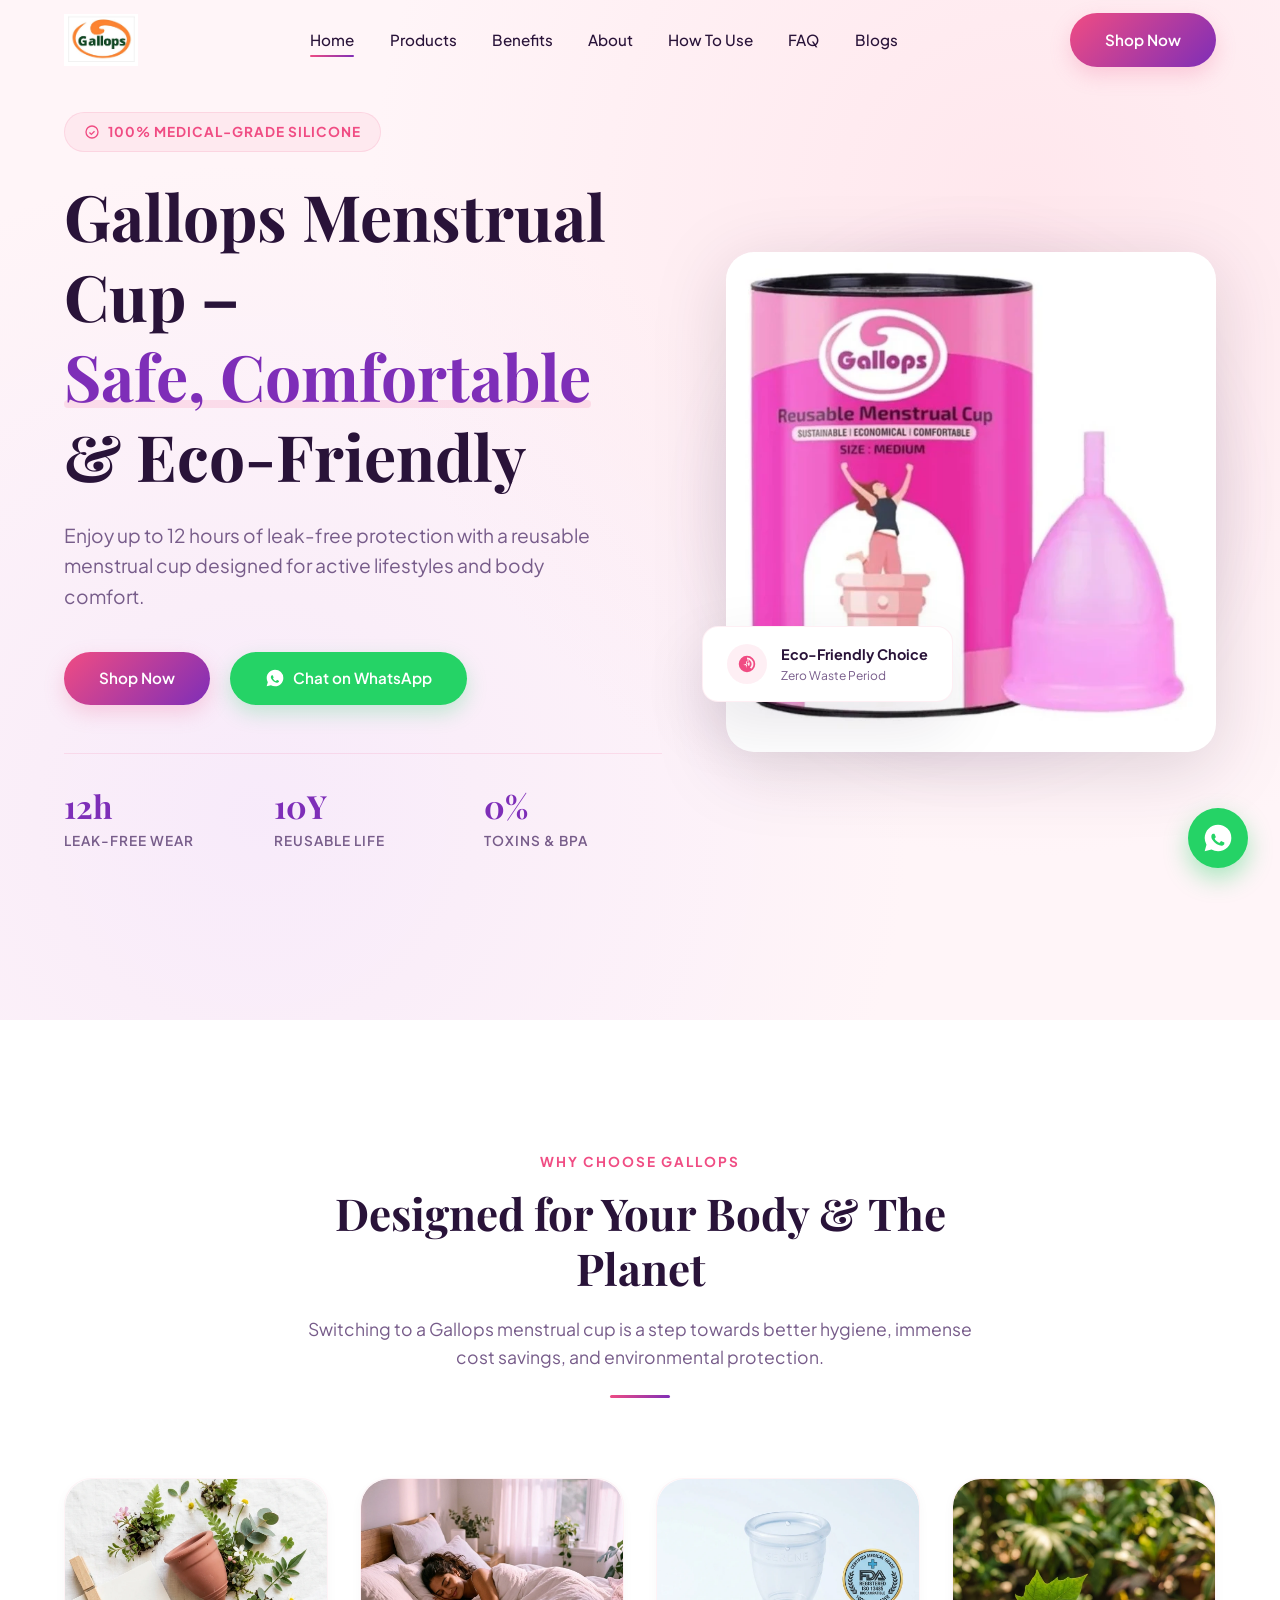
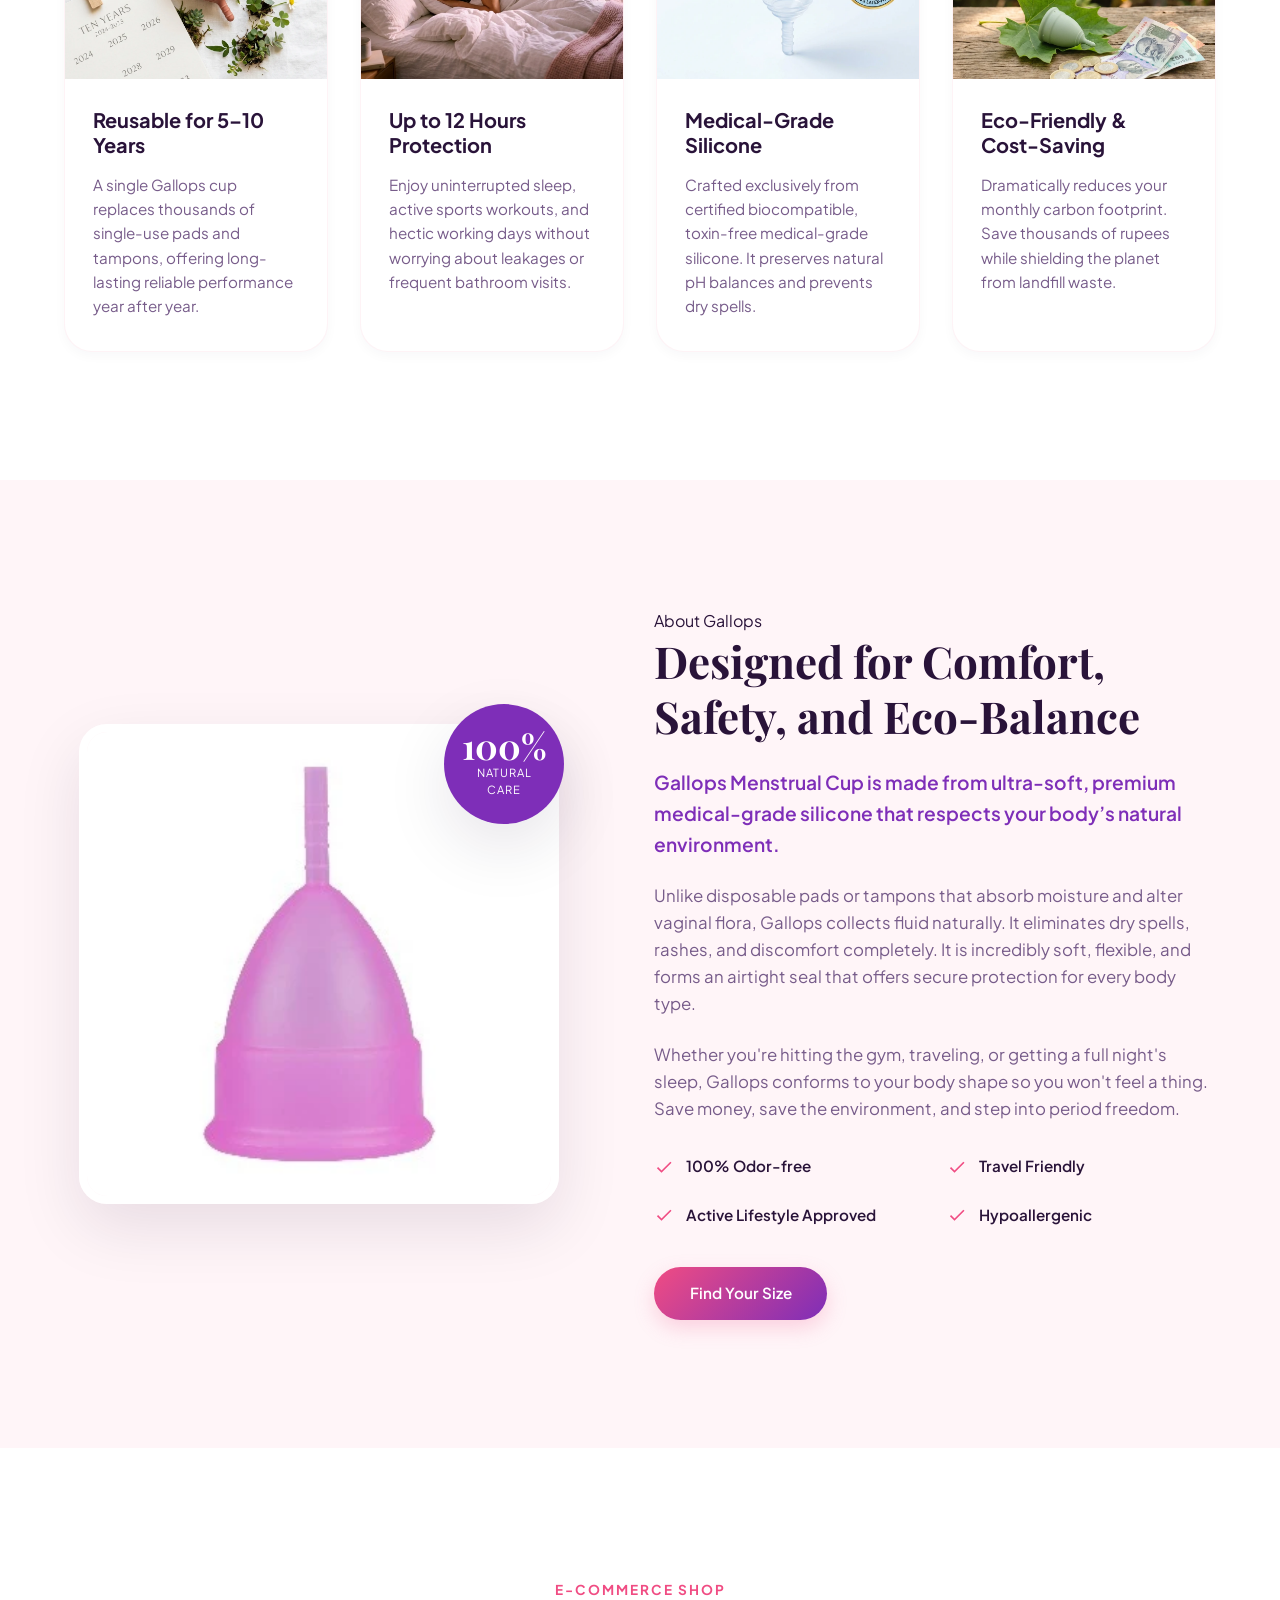
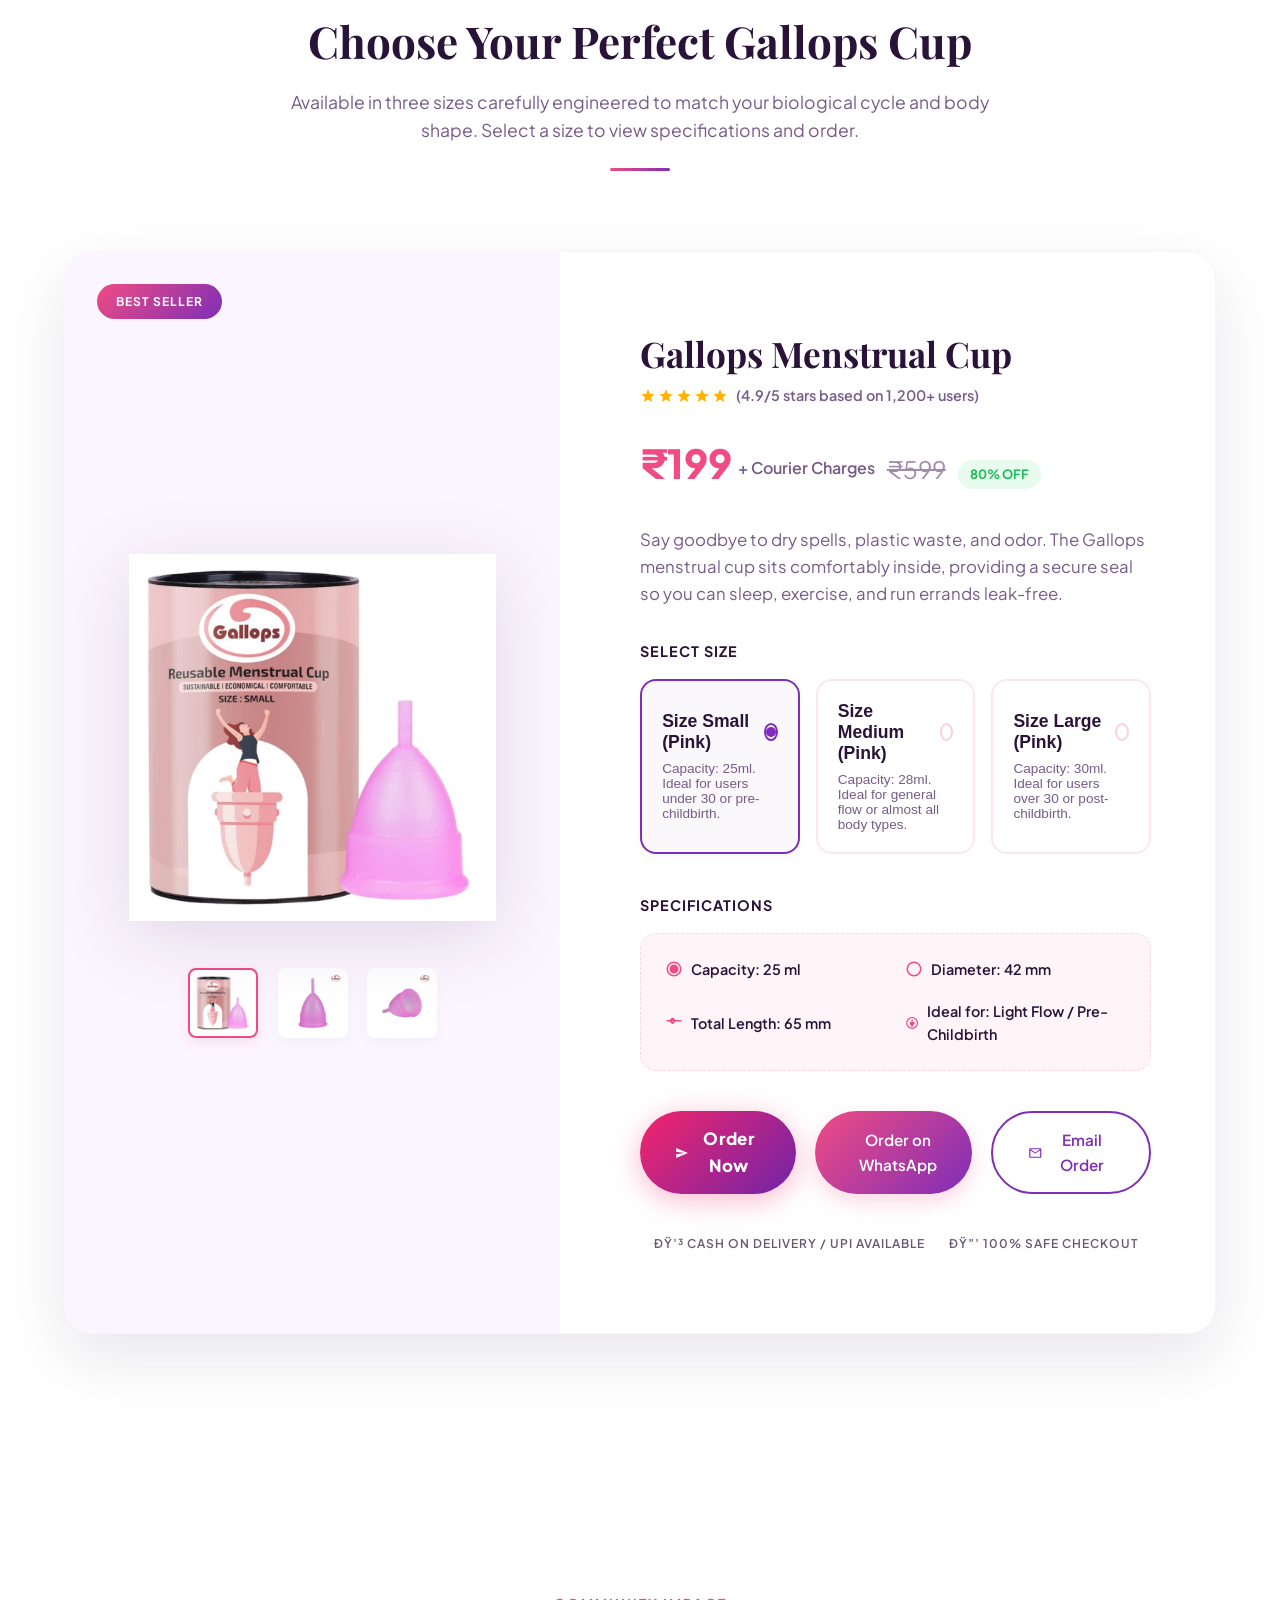
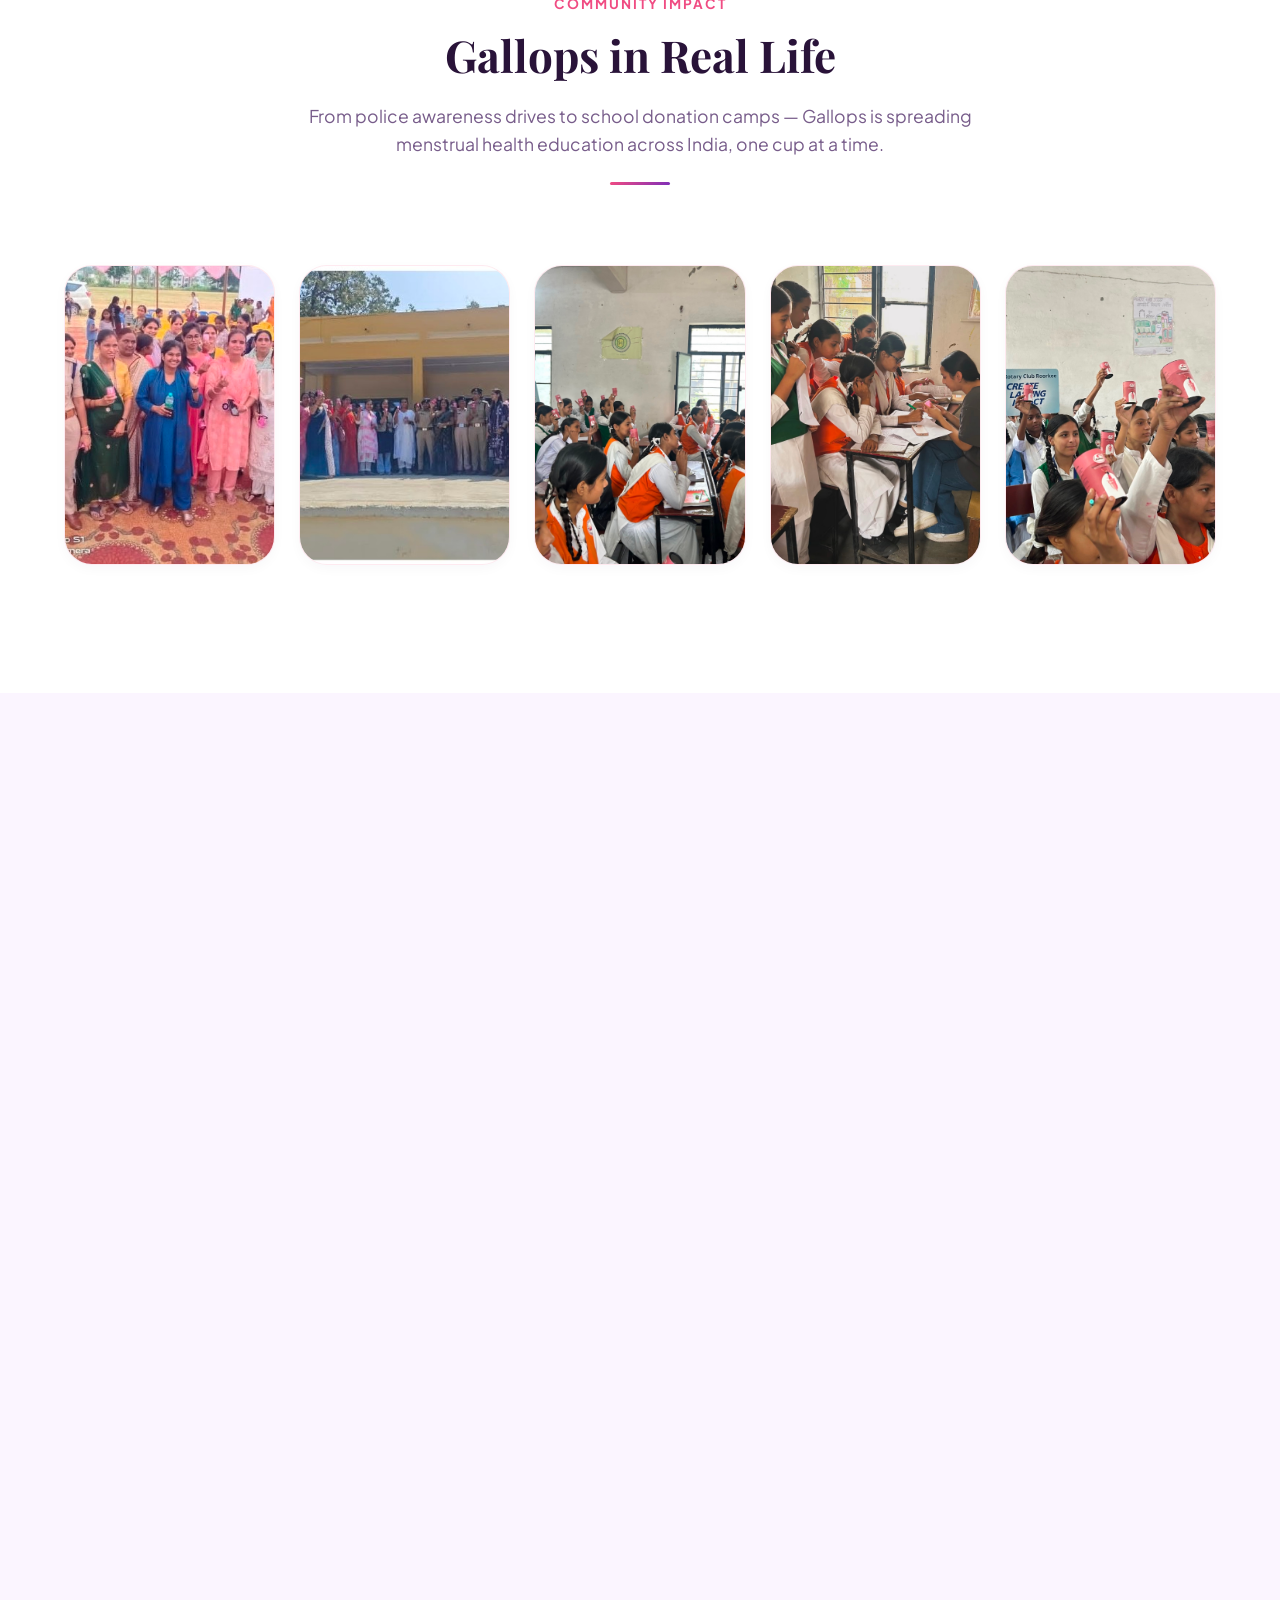
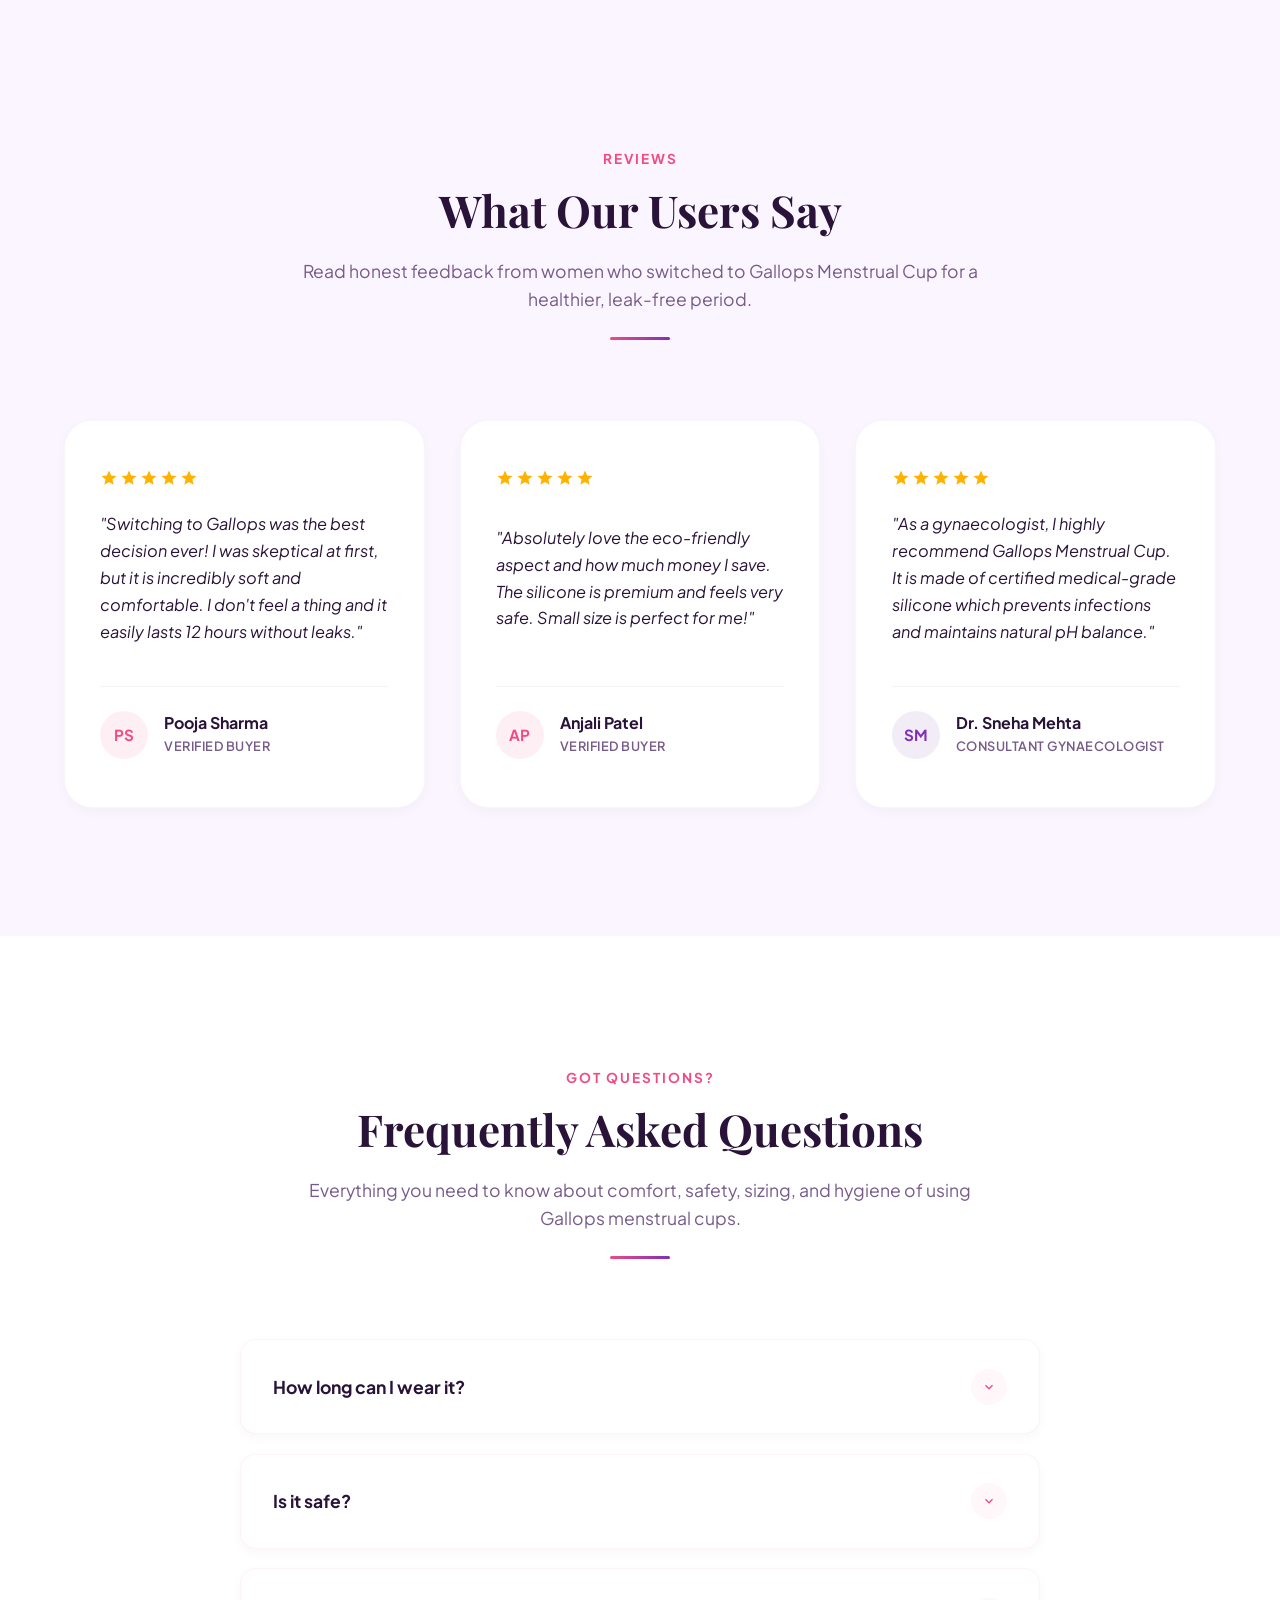
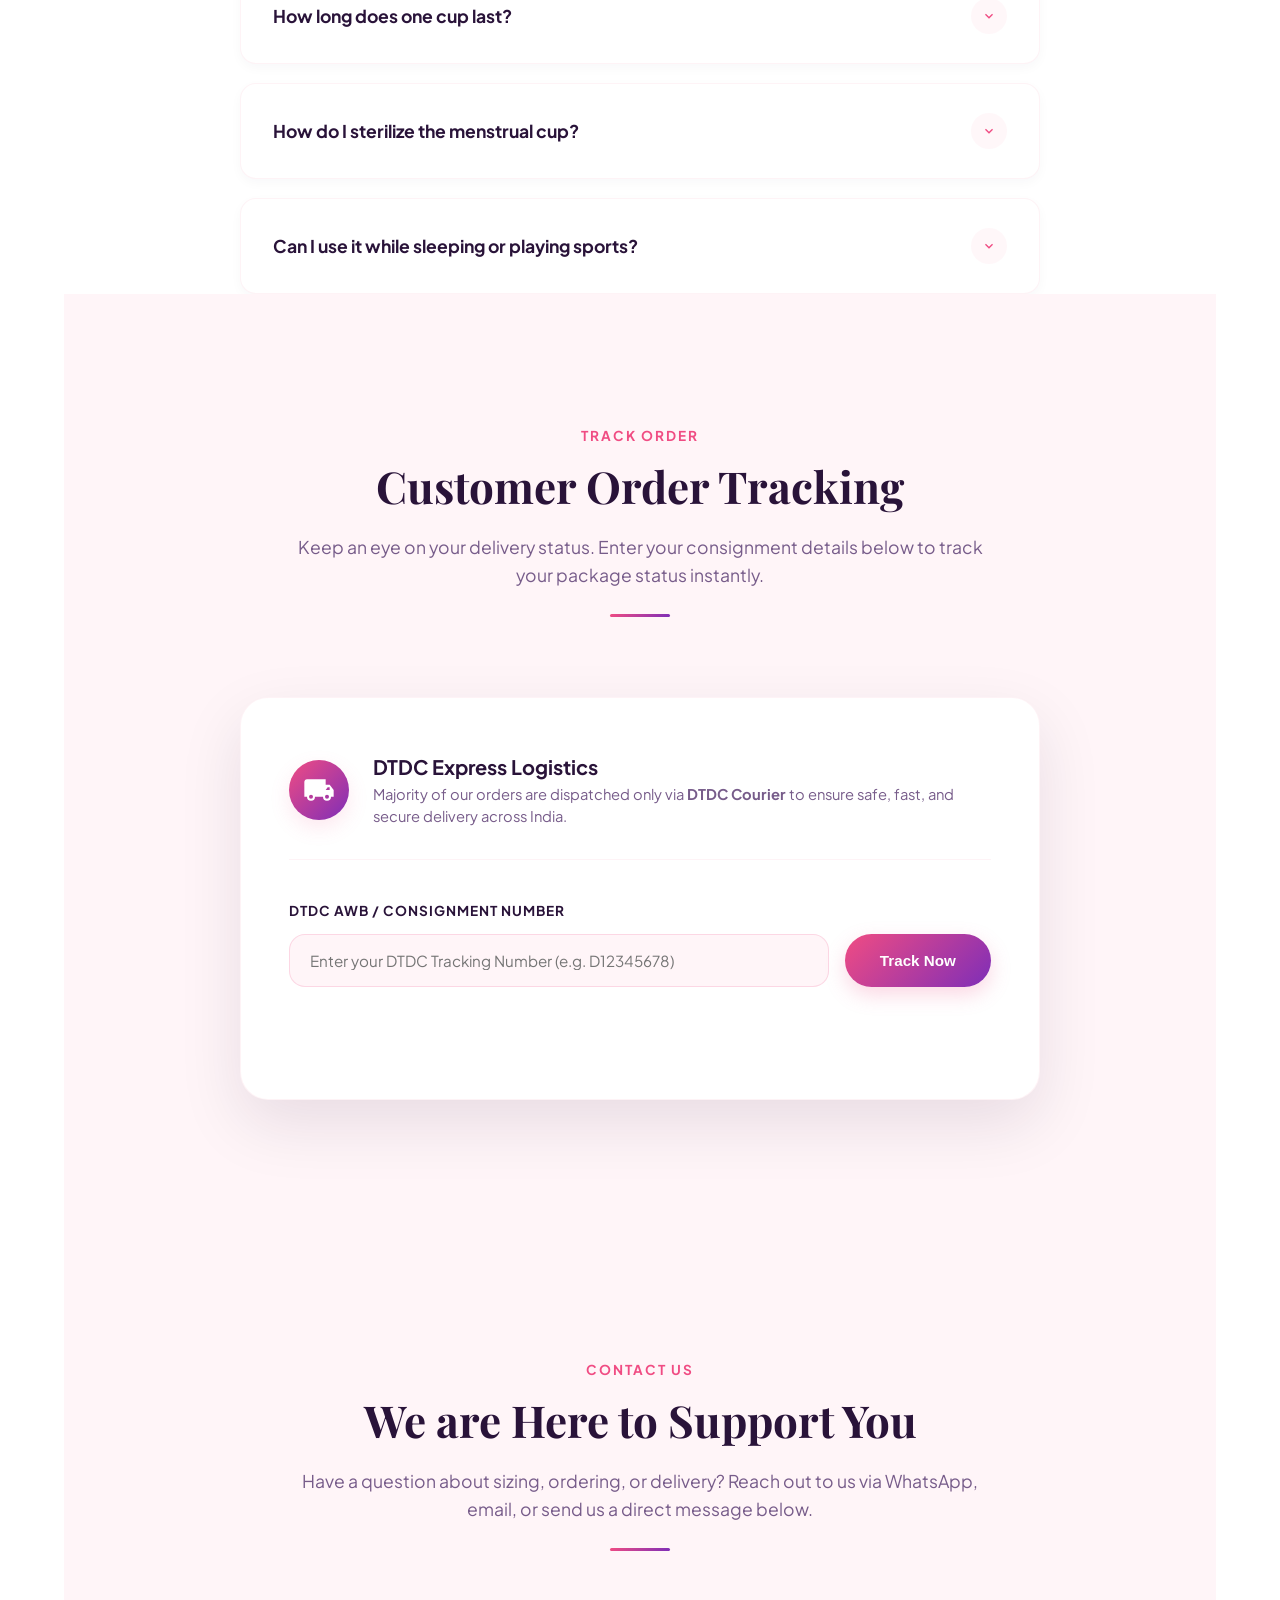
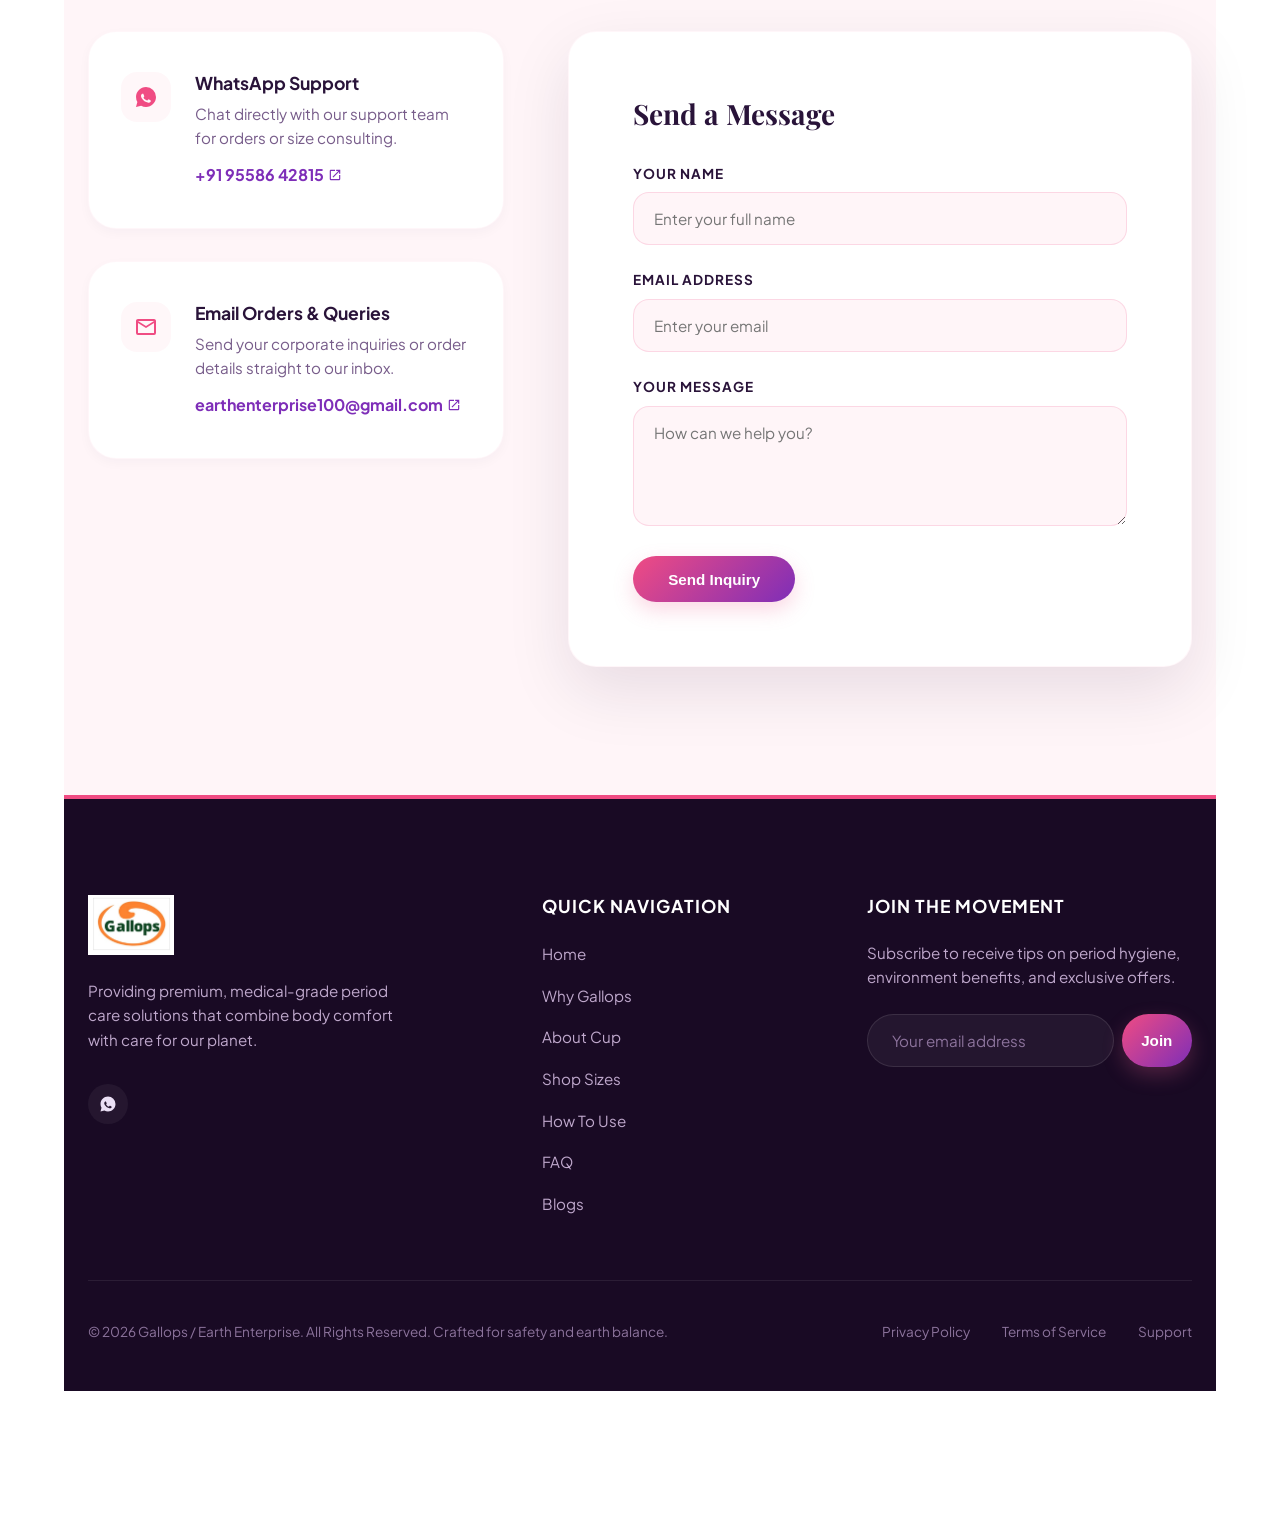
==== index.html @ 0486e7bd "Move Products tab right after Home in navigation" ====
<!DOCTYPE html>
<html lang="en">

<head>
  <meta charset="UTF-8">
  <meta name="viewport" content="width=device-width, initial-scale=1.0">
  <title>Gallops Menstrual Cup | Reusable Menstrual Cup in India</title>
  <meta name="description" content="Gallops Menstrual Cup is a reusable menstrual cup made for comfortable period care. Explore Gallops menstrual cups, sizes, benefits, how to use and order online in India.">
  <meta name="keywords" content="Gallops Menstrual Cup, Gallops menstrual cup, Gallops menstrual cups, menstrual cup India, reusable menstrual cup, period cup, menstrual cup online, eco friendly menstrual cup">
  <meta name="author" content="Earth Enterprise">
  <meta name="robots" content="index, follow, max-image-preview:large, max-snippet:-1, max-video-preview:-1">
  <link rel="canonical" href="https://gallopsmenstrualcup.com/">
  <!-- Favicon / Logo for browser tab & Google Search -->
  <link rel="icon" type="image/png" sizes="32x32" href="assets/favicon-32x32.png">
  <link rel="icon" type="image/png" sizes="192x192" href="assets/favicon-192x192.png">
  <link rel="apple-touch-icon" href="assets/favicon-192x192.png">
  <meta name="theme-color" content="#f06292">
  <meta property="og:type" content="website">
  <meta property="og:title" content="Gallops Menstrual Cup | Reusable Menstrual Cup in India">
  <meta property="og:description" content="Gallops Menstrual Cup is made from ultra-soft, premium medical-grade silicone that respects your body's natural environment. Unlike disposable pads or tampons, Gallops collects fluid naturally. Order online in India.">
  <meta property="og:url" content="https://gallopsmenstrualcup.com/">
  <meta property="og:site_name" content="Gallops Menstrual Cup">
  <meta property="og:locale" content="en_IN">
  <meta property="og:image" content="https://gallopsmenstrualcup.com/assets/LOGO.webp">
  <meta property="og:image:secure_url" content="https://gallopsmenstrualcup.com/assets/LOGO.webp">
  <meta property="og:image:type" content="image/webp">
  <meta property="og:image:width" content="1200">
  <meta property="og:image:height" content="630">
  <meta property="og:image:alt" content="Gallops Menstrual Cup Logo">
  <meta name="twitter:card" content="summary_large_image">
  <meta name="twitter:title" content="Gallops Menstrual Cup | Reusable Menstrual Cup in India">
  <meta name="twitter:description" content="Gallops Menstrual Cup is made from ultra-soft, premium medical-grade silicone that respects your body's natural environment. Order online in India.">
  <meta name="twitter:image" content="https://gallopsmenstrualcup.com/assets/LOGO.webp">
  <meta name="twitter:image:alt" content="Gallops Menstrual Cup Logo">
  <link rel="sitemap" type="application/xml" href="https://gallopsmenstrualcup.com/sitemap.xml">
  <link rel="stylesheet" href="styles.css">
  <script type="application/ld+json">
  {
    "@context": "https://schema.org",
    "@graph": [
      {
        "@type": "WebSite",
        "name": "Gallops Menstrual Cup",
        "url": "https://gallopsmenstrualcup.com/",
        "description": "Gallops Menstrual Cup – reusable menstrual cup and period care products in India."
      },
      {
        "@type": "Organization",
        "name": "Gallops Menstrual Cup",
        "url": "https://gallopsmenstrualcup.com/",
        "logo": {
          "@type": "ImageObject",
          "url": "https://gallopsmenstrualcup.com/assets/LOGO.webp",
          "width": 512,
          "height": 512
        },
        "image": "https://gallopsmenstrualcup.com/assets/LOGO.webp",
        "description": "Gallops Menstrual Cup – reusable, medical-grade silicone menstrual cup for comfortable period care in India.",
        "contactPoint": {
          "@type": "ContactPoint",
          "telephone": "+91-9558642815",
          "contactType": "Customer Support"
        }
      }
    ]
  }
  </script>
</head>

<body>

  <!-- Header & Navigation -->
  <header>
    <div class="container">
      <a href="#home" class="logo" id="logo-link">
        <img src="assets/LOGO.webp" alt="Gallops Logo">
      </a>

      <nav>
        <ul class="nav-links">
          <li><a href="#home" class="active">Home</a></li>
          <li><a href="#products">Products</a></li>
          <li><a href="#benefits">Benefits</a></li>
          <li><a href="#about">About</a></li>
          <li><a href="#how-to-use">How To Use</a></li>
          <li><a href="#faq">FAQ</a></li>
          <li><a href="blogs.html">Blogs</a></li>
        </ul>
      </nav>

      <div class="nav-actions">
        <a href="#products" class="btn btn-primary btn-sm">Shop Now</a>
        <button class="burger" aria-label="Toggle Navigation">
          <span class="line1"></span>
          <span class="line2"></span>
          <span class="line3"></span>
        </button>
      </div>
    </div>
  </header>

  <!-- Hero Section -->
  <section id="home" class="hero">
    <div class="container">
      <div class="hero-content reveal">
        <div class="hero-badge">
          <svg xmlns="http://www.w3.org/2000/svg" viewBox="0 0 24 24">
            <path
              d="M12,2A10,10 0 0,1 22,12A10,10 0 0,1 12,22A10,10 0 0,1 2,12A10,10 0 0,1 12,2M12,4A8,8 0 0,0 4,12A8,8 0 0,0 12,20A8,8 0 0,0 20,12A8,8 0 0,0 12,4M11,17L7.5,13.5L8.91,12.09L11,14.17L15.09,10.08L16.5,11.5L11,17Z" />
          </svg>
          100% Medical-Grade Silicone
        </div>
        <h1>Gallops Menstrual Cup – <span>Safe, Comfortable</span> & Eco-Friendly</h1>
        <p>Enjoy up to 12 hours of leak-free protection with a reusable menstrual cup designed for active lifestyles and
          body comfort.</p>

        <div class="hero-ctas">
          <a href="#products" class="btn btn-primary">Shop Now</a>
          <a href="https://wa.me/919558642815" target="_blank" rel="noopener noreferrer" class="btn btn-whatsapp">
            <svg xmlns="http://www.w3.org/2000/svg" width="20" height="20" viewBox="0 0 24 24" fill="currentColor">
              <path
                d="M12.012 2c-5.506 0-9.989 4.478-9.99 9.984a9.96 9.96 0 0 0 1.335 4.993L2 22l5.13-1.347a9.96 9.96 0 0 0 4.88 1.277h.005c5.505 0 9.988-4.478 9.99-9.985A9.97 9.97 0 0 0 12.012 2zm4.957 14.22c-.274.774-1.397 1.428-1.923 1.517-.457.078-.992.117-2.907-.639-2.45-.967-4.009-3.414-4.132-3.574-.12-.16-.991-1.294-.991-2.468 0-1.175.617-1.75.836-1.99.223-.242.484-.301.644-.301.163 0 .323.001.464.007.149.006.347-.057.542.404.201.477.689 1.652.75 1.773.06.12.101.26.021.42-.081.162-.121.26-.242.399-.12.141-.253.315-.361.424-.12.12-.246.252-.106.49.141.242.626 1.017 1.341 1.646.923.811 1.699 1.062 1.94 1.183.241.12.383.101.523-.061.141-.162.604-.69.765-.927.162-.239.323-.201.543-.12.22.081 1.402.652 1.643.771.241.12.402.181.463.283.06.1.06.58-.214 1.354z" />
            </svg>
            Chat on WhatsApp
          </a>
        </div>

        <div class="hero-stats">
          <div class="stat-item">
            <h4>12h</h4>
            <p>Leak-Free Wear</p>
          </div>
          <div class="stat-item">
            <h4>10Y</h4>
            <p>Reusable Life</p>
          </div>
          <div class="stat-item">
            <h4>0%</h4>
            <p>Toxins & BPA</p>
          </div>
        </div>
      </div>

      <div class="hero-image-wrapper reveal reveal-delay-2">
        <div class="hero-image-bg"></div>
        <img src="assets/lifestyle.webp" alt="Gallops Menstrual Cup Lifestyle Presentation">
        <div class="floating-badge">
          <div class="floating-badge-icon">
            <svg xmlns="http://www.w3.org/2000/svg" viewBox="0 0 24 24">
              <path
                d="M12,3A9,9 0 0,0 3,12A9,9 0 0,0 12,21A9,9 0 0,0 21,12A9,9 0 0,0 12,3M12,5A7,7 0 0,1 19,12C19,14.07 18.1,15.93 16.66,17.21L15.25,15.8C16.34,14.85 17,13.5 17,12A5,5 0 0,0 12,7V5M12,9A3,3 0 0,1 15,12C15,12.9 14.6,13.72 13.97,14.28L12.56,12.87C12.84,12.67 13,12.35 13,12A1,1 0 0,0 12,11V9M12,13A1,1 0 0,0 11,12V11A3,3 0 0,1 14,8V9C14,10.65 12.65,12 11,12H12V13M12,15A3,3 0 0,1 9,12H11A1,1 0 0,0 12,13V15M12,17A5,5 0 0,0 7,12H9C9,13.65 10.35,15 12,15V17Z" />
            </svg>
          </div>
          <div class="floating-badge-text">
            <h5>Eco-Friendly Choice</h5>
            <p>Zero Waste Period</p>
          </div>
        </div>
      </div>
    </div>
  </section>

  <!-- Benefits Section -->
  <section id="benefits" class="benefits">
    <div class="container">
      <div class="section-header reveal">
        <span class="subtitle">Why Choose Gallops</span>
        <h2>Designed for Your Body & The Planet</h2>
        <p>Switching to a Gallops menstrual cup is a step towards better hygiene, immense cost savings, and
          environmental protection.</p>
      </div>

      <div class="benefits-grid">
        <!-- Benefit 1 -->
        <div class="benefit-card reveal">
          <div class="benefit-img"><img src="assets/benefit_reusable.webp" alt="Reusable menstrual cup lasting 10 years" loading="lazy"></div>
          <h3>Reusable for 5–10 Years</h3>
          <p>A single Gallops cup replaces thousands of single-use pads and tampons, offering long-lasting reliable
            performance year after year.</p>
        </div>

        <!-- Benefit 2 -->
        <div class="benefit-card reveal reveal-delay-1">
          <div class="benefit-img"><img src="assets/benefit_12hours.webp" alt="12 hours leak-free protection" loading="lazy"></div>
          <h3>Up to 12 Hours Protection</h3>
          <p>Enjoy uninterrupted sleep, active sports workouts, and hectic working days without worrying about leakages
            or frequent bathroom visits.</p>
        </div>

        <!-- Benefit 3 -->
        <div class="benefit-card reveal reveal-delay-2">
          <div class="benefit-img"><img src="assets/benefit_silicone.webp" alt="Medical-grade silicone menstrual cup" loading="lazy"></div>
          <h3>Medical-Grade Silicone</h3>
          <p>Crafted exclusively from certified biocompatible, toxin-free medical-grade silicone. It preserves natural
            pH balances and prevents dry spells.</p>
        </div>

        <!-- Benefit 4 -->
        <div class="benefit-card reveal reveal-delay-3">
          <div class="benefit-img"><img src="assets/benefit_eco.webp" alt="Eco-friendly and cost-saving menstrual cup" loading="lazy"></div>
          <h3>Eco-Friendly & Cost-Saving</h3>
          <p>Dramatically reduces your monthly carbon footprint. Save thousands of rupees while shielding the planet
            from landfill waste.</p>
        </div>
      </div>
    </div>
  </section>

  <!-- About Section -->
  <section id="about" class="about">
    <div class="container">
      <div class="about-image reveal">
        <img src="assets/about_cup_1.webp" alt="Aesthetic Menstrual Cup Design">
        <div class="about-img-badge">
          <div class="number">100%</div>
          <div class="label">Natural Care</div>
        </div>
      </div>

      <div class="about-content reveal reveal-delay-1">
        <span class="subtitle">About Gallops</span>
        <h2>Designed for Comfort, Safety, and Eco-Balance</h2>
        <p class="lead-text">Gallops Menstrual Cup is made from ultra-soft, premium medical-grade silicone that respects
          your body’s natural environment.</p>
        <p>Unlike disposable pads or tampons that absorb moisture and alter vaginal flora, Gallops collects fluid
          naturally. It eliminates dry spells, rashes, and discomfort completely. It is incredibly soft, flexible, and
          forms an airtight seal that offers secure protection for every body type.</p>
        <p>Whether you're hitting the gym, traveling, or getting a full night's sleep, Gallops conforms to your body
          shape so you won't feel a thing. Save money, save the environment, and step into period freedom.</p>

        <div class="about-features">
          <div class="about-feat-item">
            <svg xmlns="http://www.w3.org/2000/svg" viewBox="0 0 24 24">
              <path d="M21,7L9,19L3.5,13.5L4.91,12.09L9,16.17L19.59,5.59L21,7Z" />
            </svg>
            <span>100% Odor-free</span>
          </div>
          <div class="about-feat-item">
            <svg xmlns="http://www.w3.org/2000/svg" viewBox="0 0 24 24">
              <path d="M21,7L9,19L3.5,13.5L4.91,12.09L9,16.17L19.59,5.59L21,7Z" />
            </svg>
            <span>Travel Friendly</span>
          </div>
          <div class="about-feat-item">
            <svg xmlns="http://www.w3.org/2000/svg" viewBox="0 0 24 24">
              <path d="M21,7L9,19L3.5,13.5L4.91,12.09L9,16.17L19.59,5.59L21,7Z" />
            </svg>
            <span>Active Lifestyle Approved</span>
          </div>
          <div class="about-feat-item">
            <svg xmlns="http://www.w3.org/2000/svg" viewBox="0 0 24 24">
              <path d="M21,7L9,19L3.5,13.5L4.91,12.09L9,16.17L19.59,5.59L21,7Z" />
            </svg>
            <span>Hypoallergenic</span>
          </div>
        </div>

        <a href="#products" class="btn btn-primary">Find Your Size</a>
      </div>
    </div>
  </section>

  <!-- Product Section / Gallery -->
  <section id="products" class="product">
    <div class="container">
      <div class="section-header reveal">
        <span class="subtitle">E-commerce Shop</span>
        <h2>Choose Your Perfect Gallops Cup</h2>
        <p>Available in three sizes carefully engineered to match your biological cycle and body shape. Select a size to
          view specifications and order.</p>
      </div>

      <div class="product-panel reveal">
        <!-- Image Gallery Side -->
        <div class="product-gallery-side">
          <span class="product-badge">Best Seller</span>
          <div class="product-image-container">
            <img src="assets/box_small.webp" alt="Gallops Menstrual Cup - Size Small" id="product-image"
              class="product-img-display">
          </div>
          <div class="product-thumbnails">
            <button class="thumb-btn active" data-src="box" aria-label="View box packaging">
              <img src="assets/box_small.webp" alt="Packaging Box" id="thumb-box-img">
            </button>
            <button class="thumb-btn" data-src="assets/cup_upright_real.png" aria-label="View cup upright">
              <img src="assets/cup_upright_real.png" alt="Upright Cup">
            </button>
            <button class="thumb-btn" data-src="assets/cup_tilted_real.png" aria-label="View cup showing design">
              <img src="assets/cup_tilted_real.png" alt="Angle Cup">
            </button>
          </div>
        </div>

        <!-- Info / Selector Side -->
        <div class="product-info-side">
          <h3 class="product-title">Gallops Menstrual Cup</h3>

          <div class="product-rating">
            <div class="stars">
              <!-- SVG Stars (5) -->
              <svg viewBox="0 0 24 24">
                <path
                  d="M12,17.27L18.18,21L16.54,13.97L22,9.24L14.81,8.62L12,2L9.19,8.62L2,9.24L7.45,13.97L5.82,21L12,17.27Z" />
              </svg>
              <svg viewBox="0 0 24 24">
                <path
                  d="M12,17.27L18.18,21L16.54,13.97L22,9.24L14.81,8.62L12,2L9.19,8.62L2,9.24L7.45,13.97L5.82,21L12,17.27Z" />
              </svg>
              <svg viewBox="0 0 24 24">
                <path
                  d="M12,17.27L18.18,21L16.54,13.97L22,9.24L14.81,8.62L12,2L9.19,8.62L2,9.24L7.45,13.97L5.82,21L12,17.27Z" />
              </svg>
              <svg viewBox="0 0 24 24">
                <path
                  d="M12,17.27L18.18,21L16.54,13.97L22,9.24L14.81,8.62L12,2L9.19,8.62L2,9.24L7.45,13.97L5.82,21L12,17.27Z" />
              </svg>
              <svg viewBox="0 0 24 24">
                <path
                  d="M12,17.27L18.18,21L16.54,13.97L22,9.24L14.81,8.62L12,2L9.19,8.62L2,9.24L7.45,13.97L5.82,21L12,17.27Z" />
              </svg>
            </div>
            <span class="rating-text">(4.9/5 stars based on 1,200+ users)</span>
          </div>

          <div class="product-price">
            <span class="price-current">₹199<span class="price-shipping-note">+ Courier Charges</span></span>
            <span class="price-original">₹599</span>
            <span class="price-tag">80% OFF</span>
          </div>

          <p class="product-description">Say goodbye to dry spells, plastic waste, and odor. The Gallops menstrual cup
            sits comfortably inside, providing a secure seal so you can sleep, exercise, and run errands leak-free.</p>

          <!-- Size Selector -->
          <div class="product-selector-label">Select Size</div>
          <div class="size-selector-tabs">
            <!-- Size Small Tab -->
            <button class="size-tab active" data-size="small" aria-label="Select size Small">
              <div class="size-tab-header">
                <span class="size-name">Size Small (Pink)</span>
                <span class="size-radio"></span>
              </div>
              <div class="size-desc">Capacity: 25ml. Ideal for users under 30 or pre-childbirth.</div>
            </button>

            <!-- Size Medium Tab -->
            <button class="size-tab" data-size="medium" aria-label="Select size Medium">
              <div class="size-tab-header">
                <span class="size-name">Size Medium (Pink)</span>
                <span class="size-radio"></span>
              </div>
              <div class="size-desc">Capacity: 28ml. Ideal for general flow or almost all body types.</div>
            </button>

            <!-- Size Large Tab -->
            <button class="size-tab" data-size="large" aria-label="Select size Large">
              <div class="size-tab-header">
                <span class="size-name">Size Large (Pink)</span>
                <span class="size-radio"></span>
              </div>
              <div class="size-desc">Capacity: 30ml. Ideal for users over 30 or post-childbirth.</div>
            </button>
          </div>

          <!-- Specs Summary -->
          <div class="product-selector-label">Specifications</div>
          <div class="product-specs">
            <div class="spec-line">
              <svg xmlns="http://www.w3.org/2000/svg" viewBox="0 0 24 24">
                <path
                  d="M12,2A10,10 0 0,0 2,12A10,10 0 0,0 12,22A10,10 0 0,0 22,12A10,10 0 0,0 12,2M12,4A8,8 0 0,1 20,12A8,8 0 0,1 12,20A8,8 0 0,1 4,12A8,8 0 0,1 12,4M12,6A6,6 0 0,0 6,12A6,6 0 0,0 12,18A6,6 0 0,0 18,12A6,6 0 0,0 12,6M12,8V12L15.22,14.22L16.22,12.78L13.5,11.22V8H12Z" />
              </svg>
              <span>Capacity: <span id="spec-capacity">25 ml</span></span>
            </div>
            <div class="spec-line">
              <svg xmlns="http://www.w3.org/2000/svg" viewBox="0 0 24 24">
                <path d="M12,20A8,8 0 1,1 20,12A8,8 0 0,1 12,20M12,2A10,10 0 1,0 22,12A10,10 0 0,0 12,2Z" />
              </svg>
              <span>Diameter: <span id="spec-diameter">42 mm</span></span>
            </div>
            <div class="spec-line">
              <svg xmlns="http://www.w3.org/2000/svg" viewBox="0 0 24 24">
                <path
                  d="M10.59,4.58L9.17,6L11.17,8H8.83L10.83,6L9.41,4.58L6,8H2V10H6L9.41,13.41L10.83,12L8.83,10H11.17L9.17,12L10.59,13.41L14,10H22V8H14L10.59,4.58Z" />
              </svg>
              <span>Total Length: <span id="spec-length">65 mm</span></span>
            </div>
            <div class="spec-line">
              <svg xmlns="http://www.w3.org/2000/svg" viewBox="0 0 24 24">
                <path
                  d="M12,2A10,10 0 0,0 2,12A10,10 0 0,0 12,22A10,10 0 0,0 22,12A10,10 0 0,0 12,2M12,4A8,8 0 0,1 20,12A8,8 0 0,1 12,20A8,8 0 0,1 4,12A8,8 0 0,1 12,4M12,6A1.5,1.5 0 0,0 10.5,7.5A1.5,1.5 0 0,0 12,9A1.5,1.5 0 0,0 13.5,7.5A1.5,1.5 0 0,0 12,6M10,10A2,2 0 0,0 8,12V15H10V18H14V14H16V12A2,2 0 0,0 14,10H10Z" />
              </svg>
              <span>Ideal for: <span id="spec-ideal-for">Light Flow / Pre-Childbirth</span></span>
            </div>
          </div>

          <!-- Checkout Buttons -->
          <div class="product-action-box">
            <div class="product-action-buttons">
              <!-- ORDER NOW button -->
              <a href="order.html" class="btn btn-order-now" id="btn-order-now">
                <svg xmlns="http://www.w3.org/2000/svg" width="20" height="20" viewBox="0 0 24 24" fill="currentColor">
                  <path d="M2,21L23,12L2,3V10L17,12L2,14V21Z"/>
                </svg>
                Order Now
              </a>
              <!-- Dynamic WhatsApp checkout link -->
              <a href="https://wa.me/919558642815" target="_blank" rel="noopener noreferrer" class="btn btn-primary"
                id="btn-buy-whatsapp">
                <svg xmlns="http://www.w3.org/2000/svg" width="20" height="20" viewBox="0 0 24 24" fill="currentColor">
                  <path
                    d="M12.012 2c-5.506 0-9.989 4.478-9.99 9.984a9.96 9.96 0 0 0 1.335 4.993L2 22l5.13-1.347a9.96 9.96 0 0 0 4.88 1.277h.005c5.505 0 9.988-4.478 9.99-9.985A9.97 9.97 0 0 0 12.012 2zm4.957 14.22c-.274.774-1.397 1.428-1.923 1.517-.457.078-.992.117-2.907-.639-2.45-.967-4.009-3.414-4.132-3.574-.12-.16-.991-1.294-.991-2.468 0-1.175.617-1.75.836-1.99.223-.242.484-.301.644-.301.163 0 .323.001.464.007.149.006.347-.057.542.404.201.477.689 1.652.75 1.773.06.12.101.26.021.42-.081.162-.121.26-.242.399-.12.141-.253.315-.361.424-.12.12-.246.252-.106.49.141.242.626 1.017 1.341 1.646.923.811 1.699 1.062 1.94 1.183.241.12.383.101.523-.061.141-.162.604-.69.765-.927.162-.239.323-.201.543-.12.22.081 1.402.652 1.643.771.241.12.402.181.463.283.06.1.06.58-.214 1.354z" />
                </svg>
                Order on WhatsApp
              </a>
              <a href="mailto:earthenterprise100@gmail.com?subject=Gallops%20Menstrual%20Cup%20Order%20Inquiry"
                class="btn btn-secondary">
                <svg xmlns="http://www.w3.org/2000/svg" viewBox="0 0 24 24" width="20" height="20" fill="currentColor">
                  <path
                    d="M20,4H4C2.89,4 2,4.89 2,6V18A2,2 0 0,0 4,20H20A2,2 0 0,0 22,18V6C22,4.89 21.1,4 20,4M20,6L12,11L4,6H20M20,18H4V8L12,13L20,8V18Z" />
                </svg>
                Email Order
              </a>
            </div>

            <div class="payment-badge-row">
              <span>ðŸ’³ Cash on Delivery / UPI Available</span>
              <span>ðŸ”’ 100% Safe Checkout</span>
            </div>
          </div>
        </div>
      </div>
    </div>
  </section>

  <!-- Community Gallery Section -->
  <section id="gallery" class="gallery-showcase">
    <div class="container">
      <div class="section-header reveal">
        <span class="subtitle">Community Impact</span>
        <h2>Gallops in Real Life</h2>
        <p>From police awareness drives to school donation camps — Gallops is spreading menstrual health education across India, one cup at a time.</p>
      </div>

      <div class="gallery-grid gallery-grid-5">
        <div class="gallery-item reveal">
          <img src="assets/community_police1.webp.jpeg" alt="Gallops Police Awareness Camp" loading="lazy">
          <div class="gallery-item-overlay"><span>🚔 Police Awareness Camp</span></div>
        </div>
        <div class="gallery-item reveal reveal-delay-1">
          <img src="assets/community_police2.webp.jpeg" alt="Gallops Outdoor Awareness Drive with Police" loading="lazy">
          <div class="gallery-item-overlay"><span>👮‍♀️ Outdoor Awareness Drive</span></div>
        </div>
        <div class="gallery-item reveal reveal-delay-2">
          <img src="assets/community_school1.webp.jpeg" alt="Gallops School Donation Session" loading="lazy">
          <div class="gallery-item-overlay"><span>🏫 School Donation Session</span></div>
        </div>
        <div class="gallery-item reveal reveal-delay-3">
          <img src="assets/community_school2.webp.jpeg" alt="Gallops Menstrual Health Education" loading="lazy">
          <div class="gallery-item-overlay"><span>📚 Menstrual Health Education</span></div>
        </div>
        <div class="gallery-item reveal reveal-delay-4">
          <img src="assets/community_rotary.webp.jpeg" alt="Rotary Club Roorkee Gallops Drive" loading="lazy">
          <div class="gallery-item-overlay"><span>🌀 Rotary Club Roorkee Drive</span></div>
        </div>
      </div>
    </div>
  </section>
  </section>

  <!-- How to Use Section -->
  <section id="how-to-use" class="how-to-use">
    <div class="container">
      <div class="section-header reveal">
        <span class="subtitle">Step-by-Step Guide</span>
        <h2>How Simple Is It to Use?</h2>
        <p>Switching is easy. It might take 1–2 cycles to get completely used to it, but soon you won't even remember
          it's there.</p>
      </div>

      <div class="steps-container">
        <!-- Step 1 -->
        <div class="step-card reveal">
          <div class="step-icon-outer">
            <span class="step-number">1</span>
            <img src="assets/how_to_use_fold.webp" alt="Fold the Cup">
          </div>
          <h3>Fold the Cup</h3>
          <p>Sanitize your hands. Fold the cup using a simple 'C-fold' or 'punch-down fold' to make it compact.</p>
        </div>

        <!-- Step 2 -->
        <div class="step-card reveal reveal-delay-1">
          <div class="step-icon-outer">
            <span class="step-number">2</span>
            <img src="assets/how_to_use_insert.webp" alt="Insert Comfortably">
          </div>
          <h3>Insert Comfortably</h3>
          <p>Squat or put one leg up. Guide the folded cup into your vagina and release. It will open and create a
            secure seal.</p>
        </div>

        <!-- Step 3 -->
        <div class="step-card reveal reveal-delay-2">
          <div class="step-icon-outer">
            <span class="step-number">3</span>
            <img src="assets/how_to_use_wear.webp" alt="Wear up to 12 Hours">
          </div>
          <h3>Wear up to 12 Hours</h3>
          <p>Sleep, run, swim, and commute. Enjoy long hours of natural protection without leakages or dry spells.</p>
        </div>

        <!-- Step 4 -->
        <div class="step-card reveal reveal-delay-3">
          <div class="step-icon-outer">
            <span class="step-number">4</span>
            <img src="assets/how_to_use_wash.webp" alt="Remove, Wash & Reuse">
          </div>
          <h3>Remove, Wash & Reuse</h3>
          <p>Pinch the base slightly to break the seal. Pull down gently, empty contents in toilet, rinse with clean
            water, and reuse.</p>
        </div>
      </div>
    </div>
  </section>

  <!-- Reviews Section -->
  <section id="reviews" class="reviews">
    <div class="container">
      <div class="section-header reveal">
        <span class="subtitle">Reviews</span>
        <h2>What Our Users Say</h2>
        <p>Read honest feedback from women who switched to Gallops Menstrual Cup for a healthier, leak-free period.</p>
      </div>

      <div class="reviews-grid">
        <!-- Review 1 -->
        <div class="review-card reveal">
          <div class="review-rating">
            <div class="stars">
              <svg viewBox="0 0 24 24">
                <path
                  d="M12,17.27L18.18,21L16.54,13.97L22,9.24L14.81,8.62L12,2L9.19,8.62L2,9.24L7.45,13.97L5.82,21L12,17.27Z" />
              </svg>
              <svg viewBox="0 0 24 24">
                <path
                  d="M12,17.27L18.18,21L16.54,13.97L22,9.24L14.81,8.62L12,2L9.19,8.62L2,9.24L7.45,13.97L5.82,21L12,17.27Z" />
              </svg>
              <svg viewBox="0 0 24 24">
                <path
                  d="M12,17.27L18.18,21L16.54,13.97L22,9.24L14.81,8.62L12,2L9.19,8.62L2,9.24L7.45,13.97L5.82,21L12,17.27Z" />
              </svg>
              <svg viewBox="0 0 24 24">
                <path
                  d="M12,17.27L18.18,21L16.54,13.97L22,9.24L14.81,8.62L12,2L9.19,8.62L2,9.24L7.45,13.97L5.82,21L12,17.27Z" />
              </svg>
              <svg viewBox="0 0 24 24">
                <path
                  d="M12,17.27L18.18,21L16.54,13.97L22,9.24L14.81,8.62L12,2L9.19,8.62L2,9.24L7.45,13.97L5.82,21L12,17.27Z" />
              </svg>
            </div>
          </div>
          <p class="review-text">"Switching to Gallops was the best decision ever! I was skeptical at first, but it is
            incredibly soft and comfortable. I don't feel a thing and it easily lasts 12 hours without leaks."</p>
          <div class="review-user">
            <div class="user-avatar">PS</div>
            <div class="user-info">
              <h4>Pooja Sharma</h4>
              <p>Verified Buyer</p>
            </div>
          </div>
        </div>

        <!-- Review 2 -->
        <div class="review-card reveal reveal-delay-1">
          <div class="review-rating">
            <div class="stars">
              <svg viewBox="0 0 24 24">
                <path
                  d="M12,17.27L18.18,21L16.54,13.97L22,9.24L14.81,8.62L12,2L9.19,8.62L2,9.24L7.45,13.97L5.82,21L12,17.27Z" />
              </svg>
              <svg viewBox="0 0 24 24">
                <path
                  d="M12,17.27L18.18,21L16.54,13.97L22,9.24L14.81,8.62L12,2L9.19,8.62L2,9.24L7.45,13.97L5.82,21L12,17.27Z" />
              </svg>
              <svg viewBox="0 0 24 24">
                <path
                  d="M12,17.27L18.18,21L16.54,13.97L22,9.24L14.81,8.62L12,2L9.19,8.62L2,9.24L7.45,13.97L5.82,21L12,17.27Z" />
              </svg>
              <svg viewBox="0 0 24 24">
                <path
                  d="M12,17.27L18.18,21L16.54,13.97L22,9.24L14.81,8.62L12,2L9.19,8.62L2,9.24L7.45,13.97L5.82,21L12,17.27Z" />
              </svg>
              <svg viewBox="0 0 24 24">
                <path
                  d="M12,17.27L18.18,21L16.54,13.97L22,9.24L14.81,8.62L12,2L9.19,8.62L2,9.24L7.45,13.97L5.82,21L12,17.27Z" />
              </svg>
            </div>
          </div>
          <p class="review-text">"Absolutely love the eco-friendly aspect and how much money I save. The silicone is
            premium and feels very safe. Small size is perfect for me!"</p>
          <div class="review-user">
            <div class="user-avatar">AP</div>
            <div class="user-info">
              <h4>Anjali Patel</h4>
              <p>Verified Buyer</p>
            </div>
          </div>
        </div>

        <!-- Review 3 -->
        <div class="review-card reveal reveal-delay-2">
          <div class="review-rating">
            <div class="stars">
              <svg viewBox="0 0 24 24">
                <path
                  d="M12,17.27L18.18,21L16.54,13.97L22,9.24L14.81,8.62L12,2L9.19,8.62L2,9.24L7.45,13.97L5.82,21L12,17.27Z" />
              </svg>
              <svg viewBox="0 0 24 24">
                <path
                  d="M12,17.27L18.18,21L16.54,13.97L22,9.24L14.81,8.62L12,2L9.19,8.62L2,9.24L7.45,13.97L5.82,21L12,17.27Z" />
              </svg>
              <svg viewBox="0 0 24 24">
                <path
                  d="M12,17.27L18.18,21L16.54,13.97L22,9.24L14.81,8.62L12,2L9.19,8.62L2,9.24L7.45,13.97L5.82,21L12,17.27Z" />
              </svg>
              <svg viewBox="0 0 24 24">
                <path
                  d="M12,17.27L18.18,21L16.54,13.97L22,9.24L14.81,8.62L12,2L9.19,8.62L2,9.24L7.45,13.97L5.82,21L12,17.27Z" />
              </svg>
              <svg viewBox="0 0 24 24">
                <path
                  d="M12,17.27L18.18,21L16.54,13.97L22,9.24L14.81,8.62L12,2L9.19,8.62L2,9.24L7.45,13.97L5.82,21L12,17.27Z" />
              </svg>
            </div>
          </div>
          <p class="review-text">"As a gynaecologist, I highly recommend Gallops Menstrual Cup. It is made of certified
            medical-grade silicone which prevents infections and maintains natural pH balance."</p>
          <div class="review-user">
            <div class="user-avatar doctor">SM</div>
            <div class="user-info">
              <h4>Dr. Sneha Mehta</h4>
              <p>Consultant Gynaecologist</p>
            </div>
          </div>
        </div>
      </div>
    </div>
  </section>

  <!-- FAQ Section -->
  <section id="faq" class="faq">
    <div class="container">
      <div class="section-header reveal">
        <span class="subtitle">Got Questions?</span>
        <h2>Frequently Asked Questions</h2>
        <p>Everything you need to know about comfort, safety, sizing, and hygiene of using Gallops menstrual cups.</p>
      </div>

      <div class="faq-wrapper reveal">
        <div class="faq-accordion">
          <!-- FAQ 1 -->
          <div class="faq-item">
            <button class="faq-trigger">
              How long can I wear it?
              <span class="faq-icon-box">
                <svg viewBox="0 0 24 24" width="24" height="24">
                  <path d="M7.41,8.58L12,13.17L16.59,8.58L18,10L12,16L6,10L7.41,8.58Z" />
                </svg>
              </span>
            </button>
            <div class="faq-panel">
              <div class="faq-panel-inner">
                <p>You can safely wear the Gallops Menstrual Cup for up to 12 hours straight. However, depending on your
                  menstrual flow, you may need to empty it more frequently on heavy days.</p>
              </div>
            </div>
          </div>

          <!-- FAQ 2 -->
          <div class="faq-item">
            <button class="faq-trigger">
              Is it safe?
              <span class="faq-icon-box">
                <svg viewBox="0 0 24 24" width="24" height="24">
                  <path d="M7.41,8.58L12,13.17L16.59,8.58L18,10L12,16L6,10L7.41,8.58Z" />
                </svg>
              </span>
            </button>
            <div class="faq-panel">
              <div class="faq-panel-inner">
                <p>Yes, absolutely. The Gallops Menstrual Cup is made from 100% premium, biocompatible medical-grade
                  silicone. It is completely free from BPA, latex, plastics, and toxins, making it hypoallergenic and
                  fully safe to wear inside the body.</p>
              </div>
            </div>
          </div>

          <!-- FAQ 3 -->
          <div class="faq-item">
            <button class="faq-trigger">
              How long does one cup last?
              <span class="faq-icon-box">
                <svg viewBox="0 0 24 24" width="24" height="24">
                  <path d="M7.41,8.58L12,13.17L16.59,8.58L18,10L12,16L6,10L7.41,8.58Z" />
                </svg>
              </span>
            </button>
            <div class="faq-panel">
              <div class="faq-panel-inner">
                <p>With proper care, cleaning, and storage, a single Gallops menstrual cup can last between 5 to 10
                  years. This makes it an incredibly cost-effective and environmentally friendly hygiene option.</p>
              </div>
            </div>
          </div>

          <!-- FAQ 4 -->
          <div class="faq-item">
            <button class="faq-trigger">
              How do I sterilize the menstrual cup?
              <span class="faq-icon-box">
                <svg viewBox="0 0 24 24" width="24" height="24">
                  <path d="M7.41,8.58L12,13.17L16.59,8.58L18,10L12,16L6,10L7.41,8.58Z" />
                </svg>
              </span>
            </button>
            <div class="faq-panel">
              <div class="faq-panel-inner">
                <p>Before using it for the first time at the start of your cycle, boil it in clean water for 3–5
                  minutes. Make sure the cup doesn't touch the bottom of the pot. Between uses during your period,
                  simply wash it with clean warm water and a mild, unscented soap.</p>
              </div>
            </div>
          </div>

          <!-- FAQ 5 -->
          <div class="faq-item">
            <button class="faq-trigger">
              Can I use it while sleeping or playing sports?
              <span class="faq-icon-box">
                <svg viewBox="0 0 24 24" width="24" height="24">
                  <path d="M7.41,8.58L12,13.17L16.59,8.58L18,10L12,16L6,10L7.41,8.58Z" />
                </svg>
              </span>
            </button>
            <div class="faq-panel">
              <div class="faq-panel-inner">
                <p>Yes, definitely! The airtight seal keeps it secure during runs, swimming, high-intensity workouts,
                  and up to 12 hours of sleep. It adjusts to your physical movements and stays leak-free.</p>
              </div>
            </div>
          </div>
        </div>
      </div>
      <!-- Order Tracking Section -->
      <section id="tracking" class="tracking">
        <div class="container">
          <div class="section-header reveal">
            <span class="subtitle">Track Order</span>
            <h2>Customer Order Tracking</h2>
            <p>Keep an eye on your delivery status. Enter your consignment details below to track your package status
              instantly.</p>
          </div>

          <div class="tracking-container reveal">
            <div class="tracking-card">
              <div class="tracking-info-brand">
                <div class="tracking-brand-icon">
                  <svg xmlns="http://www.w3.org/2000/svg" viewBox="0 0 24 24" width="32" height="32"
                    fill="currentColor">
                    <path
                      d="M20,8H17V4H3C1.89,4 1,4.89 1,6V17H3A3,3 0 0,0 6,20A3,3 0 0,0 9,17H15A3,3 0 0,0 18,20A3,3 0 0,0 21,17H23V12L20,8M6,18.5A1.5,1.5 0 0,1 4.5,17A1.5,1.5 0 0,1 6,15.5A1.5,1.5 0 0,1 7.5,17A1.5,1.5 0 0,1 6,18.5M17,12L18.5,10H20V12H17M18,18.5A1.5,1.5 0 0,1 16.5,17A1.5,1.5 0 0,1 18,15.5A1.5,1.5 0 0,1 19.5,17A1.5,1.5 0 0,1 18,18.5Z" />
                  </svg>
                </div>
                <div class="tracking-brand-text">
                  <h3>DTDC Express Logistics</h3>
                  <p>Majority of our orders are dispatched only via <strong>DTDC Courier</strong> to ensure safe, fast,
                    and secure delivery across India.</p>
                </div>
              </div>

              <form id="tracking-form" class="tracking-form">
                <div class="form-group">
                  <label for="tracking-id-input">DTDC AWB / Consignment Number</label>
                  <div class="tracking-input-wrapper">
                    <input type="text" id="tracking-id-input" class="form-control"
                      placeholder="Enter your DTDC Tracking Number (e.g. D12345678)" required>
                    <button type="submit" id="btn-track-order" class="btn btn-primary">Track Now</button>
                  </div>
                </div>
              </form>
              <div id="tracking-status-msg" class="tracking-status-msg"
                style="display: none; margin-top: 1.5rem; padding: 1rem; border-radius: var(--radius-sm); font-size: 0.95rem; line-height: 1.5; font-weight: 600; text-align: center; background: rgba(37, 211, 102, 0.1); border: 1px solid rgba(37, 211, 102, 0.2); color: #1ebea5;">
              </div>
            </div>
          </div>
        </div>
      </section>

      <!-- Contact Section -->
      <section id="contact" class="contact">
        <div class="container">
          <div class="section-header reveal">
            <span class="subtitle">Contact Us</span>
            <h2>We are Here to Support You</h2>
            <p>Have a question about sizing, ordering, or delivery? Reach out to us via WhatsApp, email, or send us a
              direct message below.</p>
          </div>

          <div class="contact-grid">
            <!-- Contact Info Cards -->
            <div class="contact-info reveal">
              <!-- Card 1: WhatsApp -->
              <div class="contact-card">
                <div class="contact-card-icon">
                  <svg xmlns="http://www.w3.org/2000/svg" viewBox="0 0 24 24" fill="currentColor">
                    <path
                      d="M12.012 2c-5.506 0-9.989 4.478-9.99 9.984a9.96 9.96 0 0 0 1.335 4.993L2 22l5.13-1.347a9.96 9.96 0 0 0 4.88 1.277h.005c5.505 0 9.988-4.478 9.99-9.985A9.97 9.97 0 0 0 12.012 2zm4.957 14.22c-.274.774-1.397 1.428-1.923 1.517-.457.078-.992.117-2.907-.639-2.45-.967-4.009-3.414-4.132-3.574-.12-.16-.991-1.294-.991-2.468 0-1.175.617-1.75.836-1.99.223-.242.484-.301.644-.301.163 0 .323.001.464.007.149.006.347-.057.542.404.201.477.689 1.652.75 1.773.06.12.101.26.021.42-.081.162-.121.26-.242.399-.12.141-.253.315-.361.424-.12.12-.246.252-.106.49.141.242.626 1.017 1.341 1.646.923.811 1.699 1.062 1.94 1.183.241.12.383.101.523-.061.141-.162.604-.69.765-.927.162-.239.323-.201.543-.12.22.081 1.402.652 1.643.771.241.12.402.181.463.283.06.1.06.58-.214 1.354z" />
                  </svg>
                </div>
                <div class="contact-card-details">
                  <h4>WhatsApp Support</h4>
                  <p>Chat directly with our support team for orders or size consulting.</p>
                  <a href="https://wa.me/919558642815" target="_blank" rel="noopener noreferrer" class="link">
                    +91 95586 42815
                    <svg viewBox="0 0 24 24">
                      <path
                        d="M14,3V5H17.59L7.76,14.83L9.17,16.24L19,6.41V10H21V3M19,19H5V5H12V3H5C3.89,3 3,3.9 3,5V19A2,2 0 0,0 5,21H19A2,2 0 0,0 21,19V12H19V19Z" />
                    </svg>
                  </a>
                </div>
              </div>

              <!-- Card 2: Email -->
              <div class="contact-card">
                <div class="contact-card-icon">
                  <svg xmlns="http://www.w3.org/2000/svg" viewBox="0 0 24 24" fill="currentColor">
                    <path
                      d="M20,4H4C2.89,4 2,4.89 2,6V18A2,2 0 0,0 4,20H20A2,2 0 0,0 22,18V6C22,4.89 21.1,4 20,4M20,6L12,11L4,6H20M20,18H4V8L12,13L20,8V18Z" />
                  </svg>
                </div>
                <div class="contact-card-details">
                  <h4>Email Orders & Queries</h4>
                  <p>Send your corporate inquiries or order details straight to our inbox.</p>
                  <a href="mailto:earthenterprise100@gmail.com" class="link">
                    earthenterprise100@gmail.com
                    <svg viewBox="0 0 24 24">
                      <path
                        d="M14,3V5H17.59L7.76,14.83L9.17,16.24L19,6.41V10H21V3M19,19H5V5H12V3H5C3.89,3 3,3.9 3,5V19A2,2 0 0,0 5,21H19A2,2 0 0,0 21,19V12H19V19Z" />
                    </svg>
                  </a>
                </div>
              </div>
            </div>

            <!-- Contact Form Side -->
            <div class="contact-form-container reveal reveal-delay-1">
              <h3>Send a Message</h3>
              <form id="contact-form" action="mailto:earthenterprise100@gmail.com" method="post" enctype="text/plain">
                <div class="form-group">
                  <label for="form-name">Your Name</label>
                  <input type="text" id="form-name" name="name" class="form-control" placeholder="Enter your full name"
                    required>
                </div>
                <div class="form-group">
                  <label for="form-email">Email Address</label>
                  <input type="email" id="form-email" name="email" class="form-control" placeholder="Enter your email"
                    required>
                </div>
                <div class="form-group">
                  <label for="form-message">Your Message</label>
                  <textarea id="form-message" name="message" class="form-control" placeholder="How can we help you?"
                    required></textarea>
                </div>
                <button type="submit" class="btn btn-primary">Send Inquiry</button>
              </form>
            </div>
          </div>
        </div>
      </section>

      <!-- Footer -->
      <footer>
        <div class="container">
          <div class="footer-grid">
            <!-- Brand Info -->
            <div class="footer-brand">
              <a href="#home" class="logo">
                <img src="assets/LOGO.webp" alt="Gallops Logo">
              </a>
              <p>Providing premium, medical-grade period care solutions that combine body comfort with care for our
                planet.</p>
              <div class="footer-socials">
                <a href="https://wa.me/919558642815" class="social-icon" aria-label="WhatsApp">
                  <svg viewBox="0 0 24 24">
                    <path
                      d="M12.012 2c-5.506 0-9.989 4.478-9.99 9.984a9.96 9.96 0 0 0 1.335 4.993L2 22l5.13-1.347a9.96 9.96 0 0 0 4.88 1.277h.005c5.505 0 9.988-4.478 9.99-9.985A9.97 9.97 0 0 0 12.012 2zm4.957 14.22c-.274.774-1.397 1.428-1.923 1.517-.457.078-.992.117-2.907-.639-2.45-.967-4.009-3.414-4.132-3.574-.12-.16-.991-1.294-.991-2.468 0-1.175.617-1.75.836-1.99.223-.242.484-.301.644-.301.163 0 .323.001.464.007.149.006.347-.057.542.404.201.477.689 1.652.75 1.773.06.12.101.26.021.42-.081.162-.121.26-.242.399-.12.141-.253.315-.361.424-.12.12-.246.252-.106.49.141.242.626 1.017 1.341 1.646.923.811 1.699 1.062 1.94 1.183.241.12.383.101.523-.061.141-.162.604-.69.765-.927.162-.239.323-.201.543-.12.22.081 1.402.652 1.643.771.241.12.402.181.463.283.06.1.06.58-.214 1.354z" />
                  </svg>
                </a>
              </div>
            </div>

            <!-- Quick Links -->
            <div class="footer-links">
              <h4>Quick Navigation</h4>
              <ul>
                <li><a href="#home">Home</a></li>
                <li><a href="#benefits">Why Gallops</a></li>
                <li><a href="#about">About Cup</a></li>
                <li><a href="#products">Shop Sizes</a></li>
                <li><a href="#how-to-use">How To Use</a></li>
                <li><a href="#faq">FAQ</a></li>
                <li><a href="blogs.html">Blogs</a></li>
              </ul>
            </div>

            <!-- Newsletter / Trust Badges -->
            <div class="footer-newsletter">
              <h4>Join the Movement</h4>
              <p>Subscribe to receive tips on period hygiene, environment benefits, and exclusive offers.</p>
              <form class="newsletter-form" onsubmit="event.preventDefault(); alert('Thank you for subscribing!');">
                <input type="email" class="form-control" placeholder="Your email address" required
                  aria-label="Email address">
                <button type="submit" class="btn btn-primary">Join</button>
              </form>
            </div>
          </div>

          <!-- Footer Bottom -->
          <div class="footer-bottom">
            <p>&copy; 2026 Gallops / Earth Enterprise. All Rights Reserved. Crafted for safety and earth balance.</p>
            <div class="footer-bottom-links">
              <a href="#home">Privacy Policy</a>
              <a href="#home">Terms of Service</a>
              <a href="#contact">Support</a>
            </div>
          </div>
        </div>
      </footer>

      <!-- Floating WhatsApp Widget -->
      <div class="whatsapp-floating">
        <span class="whatsapp-tooltip">Chat on WhatsApp</span>
        <!-- Global floating button links to WhatsApp chat -->
        <a href="https://wa.me/919558642815?text=Hi%20Gallops!%20I%20have%20a%20question%20about%20your%20menstrual%20cups."
          target="_blank" rel="noopener noreferrer" class="whatsapp-floating-btn"
          aria-label="Chat with Gallops on WhatsApp">
          <svg xmlns="http://www.w3.org/2000/svg" viewBox="0 0 24 24">
            <path
              d="M12.012 2c-5.506 0-9.989 4.478-9.99 9.984a9.96 9.96 0 0 0 1.335 4.993L2 22l5.13-1.347a9.96 9.96 0 0 0 4.88 1.277h.005c5.505 0 9.988-4.478 9.99-9.985A9.97 9.97 0 0 0 12.012 2zm4.957 14.22c-.274.774-1.397 1.428-1.923 1.517-.457.078-.992.117-2.907-.639-2.45-.967-4.009-3.414-4.132-3.574-.12-.16-.991-1.294-.991-2.468 0-1.175.617-1.75.836-1.99.223-.242.484-.301.644-.301.163 0 .323.001.464.007.149.006.347-.057.542.404.201.477.689 1.652.75 1.773.06.12.101.26.021.42-.081.162-.121.26-.242.399-.12.141-.253.315-.361.424-.12.12-.246.252-.106.49.141.242.626 1.017 1.341 1.646.923.811 1.699 1.062 1.94 1.183.241.12.383.101.523-.061.141-.162.604-.69.765-.927.162-.239.323-.201.543-.12.22.081 1.402.652 1.643.771.241.12.402.181.463.283.06.1.06.58-.214 1.354z" />
          </svg>
        </a>
      </div>

      <script src="script.js"></script>

<script>
/* ===== GITHUB PAGES IMAGE FIX ===== */
document.addEventListener('DOMContentLoaded', function () {
  const RAW = "assets/";
  const sizeImages = {
    small: RAW + "box_small.webp",
    medium: RAW + "box_medium.webp",
    large: RAW + "box_large.webp"
  };

  const displayImage = document.getElementById("product-image");
  const thumbBoxImg = document.getElementById("thumb-box-img");
  const sizeTabs = document.querySelectorAll(".size-tab");
  const thumbBtns = document.querySelectorAll(".thumb-btn");

  function setImage(url) {
    if (displayImage) displayImage.src = url;
  }

  sizeTabs.forEach(function(tab) {
    tab.addEventListener("click", function() {
      const size = tab.dataset.size;
      if (sizeImages[size]) {
        setTimeout(function() {
          setImage(sizeImages[size]);
          if (thumbBoxImg) thumbBoxImg.src = sizeImages[size];
        }, 350);
      }
    });
  });

  thumbBtns.forEach(function(btn) {
    btn.addEventListener("click", function() {
      const type = btn.dataset.src;
      let url = type;
      if (type === "box") {
        const active = document.querySelector(".size-tab.active");
        const size = active ? active.dataset.size : "small";
        url = sizeImages[size];
      } else if (type === "cup_upright.webp") {
        url = RAW + "cup_upright.webp";
      } else if (type === "cup_angle.webp") {
        url = RAW + "cup_angle.webp";
      }
      setTimeout(function() { setImage(url); }, 350);
    });
  });
});
</script>

</body>

</html>
---- styles.css ----
/* ==========================================================================
   Gallops Menstrual Cup - Premium Stylesheet
   ========================================================================== */

/* Imports */
@import url('https://fonts.googleapis.com/css2?family=Playfair+Display:ital,wght@0,400..900;1,400..900&family=Plus+Jakarta+Sans:ital,wght@0,200..800;1,200..800&display=swap');

/* CSS Custom Properties (Design System) */
:root {
  /* Colors */
  --primary-pink: hsl(340, 85%, 62%);
  --primary-pink-hover: hsl(340, 85%, 57%);
  --primary-pink-rgb: 240, 98, 146;
  
  --primary-purple: hsl(275, 60%, 45%);
  --primary-purple-hover: hsl(275, 60%, 40%);
  --primary-purple-rgb: 122, 75, 158;
  
  --accent-pink: hsl(340, 100%, 75%);
  --accent-purple: hsl(275, 75%, 70%);
  
  --bg-light-pink: hsl(340, 100%, 98%);
  --bg-light-purple: hsl(275, 100%, 98%);
  --bg-gradient: linear-gradient(135deg, var(--bg-light-pink) 0%, var(--bg-light-purple) 100%);
  --pink-gradient: linear-gradient(135deg, var(--primary-pink) 0%, var(--primary-purple) 100%);
  
  --text-dark: hsl(275, 50%, 15%);
  --text-muted: hsl(275, 20%, 45%);
  --white: #ffffff;
  
  /* Shadow Levels */
  --shadow-sm: 0 4px 12px rgba(33, 13, 48, 0.03);
  --shadow-md: 0 12px 32px rgba(33, 13, 48, 0.06);
  --shadow-lg: 0 24px 64px rgba(33, 13, 48, 0.1);
  --shadow-inset: inset 0 2px 4px rgba(0, 0, 0, 0.06);
  
  /* Border Radii */
  --radius-sm: 8px;
  --radius-md: 16px;
  --radius-lg: 28px;
  --radius-full: 9999px;
  
  /* Transitions */
  --transition-fast: all 0.2s ease;
  --transition-normal: all 0.35s cubic-bezier(0.25, 0.8, 0.25, 1);
  --transition-slow: all 0.6s cubic-bezier(0.16, 1, 0.3, 1);
  
  /* Layout */
  --max-width: 1200px;
  --header-height: 80px;
}

/* Reset & Base Styles */
*, *::before, *::after {
  box-sizing: border-box;
  margin: 0;
  padding: 0;
}

html {
  scroll-behavior: smooth;
  font-size: 16px;
  -webkit-font-smoothing: antialiased;
}

body {
  font-family: 'Plus Jakarta Sans', sans-serif;
  color: var(--text-dark);
  background-color: var(--white);
  line-height: 1.6;
  overflow-x: hidden;
}

/* Typography */
h1, h2, h3, h4 {
  font-family: 'Playfair Display', serif;
  font-weight: 700;
  line-height: 1.25;
}

h1 {
  font-size: clamp(2.5rem, 5vw, 4rem);
}

h2 {
  font-size: clamp(2rem, 4vw, 2.75rem);
}

h3 {
  font-size: clamp(1.5rem, 2.5vw, 2rem);
}

p {
  color: var(--text-muted);
  font-size: 1.05rem;
}

a {
  text-decoration: none;
  color: inherit;
  transition: var(--transition-fast);
}

/* Layout Utilities */
.container {
  width: 100%;
  max-width: var(--max-width);
  margin: 0 auto;
  padding: 0 1.5rem;
}

section {
  padding: 8rem 0;
  position: relative;
}

/* Section Header Utility */
.section-header {
  text-align: center;
  max-width: 700px;
  margin: 0 auto 5rem auto;
}

.section-header .subtitle {
  text-transform: uppercase;
  letter-spacing: 2px;
  font-size: 0.85rem;
  font-weight: 700;
  color: var(--primary-pink);
  margin-bottom: 0.75rem;
  display: inline-block;
}

.section-header h2 {
  margin-bottom: 1.25rem;
  color: var(--text-dark);
}

.section-header p {
  font-size: 1.1rem;
}

.section-header::after {
  content: '';
  display: block;
  width: 60px;
  height: 3px;
  background: var(--pink-gradient);
  margin: 1.5rem auto 0 auto;
  border-radius: var(--radius-full);
}

/* Buttons */
.btn {
  display: inline-flex;
  align-items: center;
  justify-content: center;
  padding: 0.9rem 2.2rem;
  font-size: 0.95rem;
  font-weight: 600;
  border-radius: var(--radius-full);
  border: none;
  cursor: pointer;
  transition: var(--transition-normal);
  gap: 0.5rem;
  text-align: center;
}

.btn-primary {
  background: var(--pink-gradient);
  color: var(--white);
  box-shadow: 0 8px 20px rgba(240, 98, 146, 0.25);
  position: relative;
  overflow: hidden;
  z-index: 1;
}

.btn-primary::before {
  content: '';
  position: absolute;
  top: 0;
  left: 0;
  width: 100%;
  height: 100%;
  background: linear-gradient(135deg, var(--primary-purple) 0%, var(--primary-pink) 100%);
  opacity: 0;
  transition: var(--transition-normal);
  z-index: -1;
}

.btn-primary:hover {
  transform: translateY(-3px);
  box-shadow: 0 12px 28px rgba(240, 98, 146, 0.4);
}

.btn-primary:hover::before {
  opacity: 1;
}

.btn-secondary {
  background: transparent;
  color: var(--primary-purple);
  border: 2px solid var(--primary-purple);
}

.btn-secondary:hover {
  background: var(--primary-purple);
  color: var(--white);
  transform: translateY(-3px);
  box-shadow: 0 8px 20px rgba(122, 75, 158, 0.25);
}

.btn-whatsapp {
  background-color: #25d366;
  color: var(--white);
  box-shadow: 0 8px 20px rgba(37, 211, 102, 0.25);
}

.btn-whatsapp:hover {
  background-color: #20ba5a;
  transform: translateY(-3px);
  box-shadow: 0 12px 28px rgba(37, 211, 102, 0.45);
}

.btn-order-now {
  background: linear-gradient(135deg, hsl(340, 90%, 55%) 0%, hsl(275, 65%, 40%) 100%);
  color: #fff;
  font-size: 1.05rem;
  font-weight: 800;
  width: 100%;
  letter-spacing: 0.04em;
  box-shadow: 0 6px 28px rgba(240, 98, 146, 0.45);
  border: none;
  position: relative;
  overflow: hidden;
  animation: orderPulse 2.4s ease-in-out infinite;
  text-decoration: none;
}

.btn-order-now::before {
  content: '';
  position: absolute;
  inset: 0;
  background: linear-gradient(135deg, hsl(275, 65%, 40%) 0%, hsl(340, 90%, 55%) 100%);
  opacity: 0;
  transition: opacity 0.3s ease;
  z-index: 0;
}

.btn-order-now svg,
.btn-order-now span { position: relative; z-index: 1; }

.btn-order-now:hover {
  transform: translateY(-4px);
  box-shadow: 0 14px 36px rgba(240, 98, 146, 0.55);
  animation: none;
}

.btn-order-now:hover::before { opacity: 1; }

@keyframes orderPulse {
  0%, 100% { box-shadow: 0 6px 28px rgba(240, 98, 146, 0.45); }
  50%       { box-shadow: 0 8px 36px rgba(240, 98, 146, 0.70), 0 0 0 6px rgba(240, 98, 146, 0.12); }
}

/* Header & Navigation */
header {
  position: fixed;
  top: 0;
  left: 0;
  width: 100%;
  height: var(--header-height);
  z-index: 1000;
  transition: var(--transition-normal);
  display: flex;
  align-items: center;
}

header.scrolled {
  height: 70px;
  background: rgba(255, 255, 255, 0.85);
  backdrop-filter: blur(16px);
  -webkit-backdrop-filter: blur(16px);
  box-shadow: var(--shadow-sm);
  border-bottom: 1px solid rgba(240, 98, 146, 0.08);
}

header .container {
  display: flex;
  align-items: center;
  justify-content: space-between;
}

.logo {
  display: flex;
  align-items: center;
}

.logo img {
  height: 52px;
  width: auto;
  object-fit: contain;
  transition: var(--transition-normal);
}

header.scrolled .logo img {
  height: 44px;
}

.footer-brand .logo {
  margin-bottom: 1.5rem;
}

.footer-brand .logo img {
  height: 60px;
  width: auto;
  object-fit: contain;
}

.nav-links {
  display: flex;
  list-style: none;
  gap: 2.2rem;
  align-items: center;
}

.nav-links a {
  font-size: 0.95rem;
  font-weight: 500;
  color: var(--text-dark);
  position: relative;
  padding: 0.5rem 0;
}

.nav-links a::after {
  content: '';
  position: absolute;
  bottom: 0;
  left: 0;
  width: 0;
  height: 2px;
  background: var(--pink-gradient);
  transition: var(--transition-normal);
  border-radius: var(--radius-full);
}

.nav-links a:hover {
  color: var(--primary-pink);
}

.nav-links a:hover::after,
.nav-links a.active::after {
  width: 100%;
}

.nav-actions {
  display: flex;
  align-items: center;
  gap: 1rem;
}

/* Mobile Menu Button */
.burger {
  display: none;
  cursor: pointer;
  background: transparent;
  border: none;
  padding: 0.5rem;
  z-index: 1010;
}

.burger span {
  display: block;
  width: 25px;
  height: 2px;
  background-color: var(--text-dark);
  margin: 5px 0;
  transition: var(--transition-fast);
}

/* Hero Section */
.hero {
  min-height: 100vh;
  padding-top: calc(var(--header-height) + 2rem);
  background: radial-gradient(circle at 80% 20%, rgba(255, 210, 220, 0.4) 0%, rgba(255, 255, 255, 0) 50%),
              radial-gradient(circle at 20% 80%, rgba(230, 210, 255, 0.3) 0%, rgba(255, 255, 255, 0) 50%),
              var(--bg-light-pink);
  display: flex;
  align-items: center;
}

.hero .container {
  display: grid;
  grid-template-columns: 1.1fr 0.9fr;
  gap: 4rem;
  align-items: center;
}

.hero-content {
  max-width: 650px;
}

.hero-badge {
  display: inline-flex;
  align-items: center;
  gap: 0.5rem;
  background: rgba(240, 98, 146, 0.08);
  color: var(--primary-pink);
  padding: 0.5rem 1.2rem;
  border-radius: var(--radius-full);
  font-size: 0.85rem;
  font-weight: 700;
  letter-spacing: 1px;
  text-transform: uppercase;
  margin-bottom: 1.5rem;
  border: 1px solid rgba(240, 98, 146, 0.15);
}

.hero-badge svg {
  fill: currentColor;
  width: 16px;
  height: 16px;
}

.hero h1 {
  margin-bottom: 1.5rem;
  color: var(--text-dark);
}

.hero h1 span {
  color: var(--primary-purple);
  position: relative;
  display: inline-block;
}

.hero h1 span::after {
  content: '';
  position: absolute;
  bottom: 8px;
  left: 0;
  width: 100%;
  height: 8px;
  background: rgba(240, 98, 146, 0.15);
  z-index: -1;
  border-radius: var(--radius-sm);
}

.hero p {
  font-size: 1.2rem;
  margin-bottom: 2.5rem;
  max-width: 550px;
}

.hero-ctas {
  display: flex;
  flex-wrap: wrap;
  gap: 1.2rem;
  margin-bottom: 3rem;
}

.hero-stats {
  display: grid;
  grid-template-columns: repeat(3, 1fr);
  gap: 2rem;
  border-top: 1px solid rgba(240, 98, 146, 0.15);
  padding-top: 2rem;
}

.stat-item h4 {
  font-size: 2rem;
  color: var(--primary-purple);
  margin-bottom: 0.25rem;
}

.stat-item p {
  font-size: 0.85rem;
  font-weight: 600;
  text-transform: uppercase;
  letter-spacing: 1px;
}

.hero-image-wrapper {
  position: relative;
  display: flex;
  justify-content: center;
  align-items: center;
}

.hero-image-bg {
  position: absolute;
  width: 110%;
  height: 110%;
  background: radial-gradient(circle, rgba(240, 98, 146, 0.18) 0%, rgba(122, 75, 158, 0.05) 60%, rgba(255,255,255,0) 100%);
  z-index: 1;
  border-radius: 50%;
  filter: blur(20px);
}

.hero-image-wrapper img {
  max-width: 100%;
  height: auto;
  z-index: 2;
  border-radius: var(--radius-lg);
  filter: drop-shadow(0 15px 35px rgba(33, 13, 48, 0.15));
  animation: float 6s ease-in-out infinite;
}

.floating-badge {
  position: absolute;
  bottom: 10%;
  left: -5%;
  background: var(--white);
  padding: 1rem 1.5rem;
  border-radius: var(--radius-md);
  box-shadow: var(--shadow-lg);
  z-index: 3;
  display: flex;
  align-items: center;
  gap: 0.85rem;
  border: 1px solid rgba(240, 98, 146, 0.1);
  animation: float-delayed 6s ease-in-out infinite;
}

.floating-badge-icon {
  width: 40px;
  height: 40px;
  background: rgba(240, 98, 146, 0.1);
  border-radius: 50%;
  display: flex;
  align-items: center;
  justify-content: center;
}

.floating-badge-icon svg {
  width: 22px;
  height: 22px;
  fill: var(--primary-pink);
}

.floating-badge-text h5 {
  font-family: 'Plus Jakarta Sans', sans-serif;
  font-size: 0.9rem;
  font-weight: 700;
  color: var(--text-dark);
}

.floating-badge-text p {
  font-size: 0.75rem;
  margin: 0;
}

/* Benefits Section */
.benefits {
  background-color: var(--white);
}

.benefits-grid {
  display: grid;
  grid-template-columns: repeat(auto-fit, minmax(250px, 1fr));
  gap: 2rem;
}

.benefit-card {
  background: var(--white);
  border: 1px solid rgba(240, 98, 146, 0.08);
  padding: 0 0 2rem 0;
  border-radius: var(--radius-lg);
  box-shadow: var(--shadow-sm);
  transition: var(--transition-normal);
  position: relative;
  overflow: hidden;
  display: flex;
  flex-direction: column;
  align-items: flex-start;
}

.benefit-card::before {
  content: '';
  position: absolute;
  top: 0;
  left: 0;
  width: 100%;
  height: 4px;
  background: var(--pink-gradient);
  opacity: 0;
  transition: var(--transition-normal);
}

.benefit-icon {
  width: 60px;
  height: 60px;
  border-radius: var(--radius-md);
  background: rgba(240, 98, 146, 0.06);
  display: flex;
  align-items: center;
  justify-content: center;
  margin-bottom: 2rem;
  transition: var(--transition-normal);
  color: var(--primary-pink);
}

.benefit-icon svg {
  width: 28px;
  height: 28px;
  fill: currentColor;
}

.benefit-img {
  width: 100%;
  height: 200px;
  overflow: hidden;
  border-radius: var(--radius-lg) var(--radius-lg) 0 0;
  margin-bottom: 1.75rem;
}

.benefit-img img {
  width: 100%;
  height: 100%;
  object-fit: cover;
  transition: transform 0.5s ease;
  display: block;
}

.benefit-card:hover .benefit-img img {
  transform: scale(1.06);
}

.benefit-card h3,
.benefit-card p {
  padding-left: 1.75rem;
  padding-right: 1.75rem;
}

.benefit-card h3 {
  font-family: 'Plus Jakarta Sans', sans-serif;
  font-size: 1.25rem;
  font-weight: 700;
  margin-bottom: 1rem;
  color: var(--text-dark);
}

.benefit-card p {
  font-size: 0.95rem;
}

.benefit-card:hover {
  transform: translateY(-8px);
  box-shadow: var(--shadow-lg);
  border-color: rgba(240, 98, 146, 0.15);
}

.benefit-card:hover::before {
  opacity: 1;
}

.benefit-card:hover .benefit-icon {
  background: var(--pink-gradient);
  color: var(--white);
}

/* About Section */
.about {
  background: var(--bg-light-pink);
  overflow: hidden;
}

.about .container {
  display: grid;
  grid-template-columns: 1fr 1.1fr;
  gap: 5rem;
  align-items: center;
}

.about-image {
  position: relative;
}

.about-image img {
  width: 100%;
  max-width: 480px;
  height: auto;
  border-radius: var(--radius-lg);
  box-shadow: var(--shadow-lg);
  display: block;
  margin: 0 auto;
  border: 8px solid var(--white);
}

.about-img-badge {
  position: absolute;
  top: -20px;
  right: 10px;
  background: var(--primary-purple);
  color: var(--white);
  padding: 1.5rem;
  border-radius: 50%;
  width: 120px;
  height: 120px;
  display: flex;
  flex-direction: column;
  align-items: center;
  justify-content: center;
  text-align: center;
  box-shadow: var(--shadow-lg);
}

.about-img-badge .number {
  font-family: 'Playfair Display', serif;
  font-size: 2.2rem;
  font-weight: 700;
  line-height: 1;
}

.about-img-badge .label {
  font-size: 0.7rem;
  text-transform: uppercase;
  letter-spacing: 1px;
}

.about-content h2 {
  margin-bottom: 1.5rem;
  color: var(--text-dark);
}

.about-content .lead-text {
  font-size: 1.2rem;
  font-weight: 600;
  color: var(--primary-purple);
  margin-bottom: 1.5rem;
}

.about-content p {
  margin-bottom: 1.5rem;
}

.about-features {
  display: grid;
  grid-template-columns: repeat(2, 1fr);
  gap: 1.5rem;
  margin-top: 2rem;
  margin-bottom: 2.5rem;
}

.about-feat-item {
  display: flex;
  align-items: center;
  gap: 0.75rem;
}

.about-feat-item svg {
  width: 20px;
  height: 20px;
  fill: var(--primary-pink);
  flex-shrink: 0;
}

.about-feat-item span {
  font-size: 0.95rem;
  font-weight: 600;
  color: var(--text-dark);
}

/* Product Section (Interactive E-commerce Panel) */
.product {
  background-color: var(--white);
}

.product-panel {
  display: grid;
  grid-template-columns: 1fr 1.1fr;
  gap: 5rem;
  background: var(--white);
  border-radius: var(--radius-lg);
  box-shadow: var(--shadow-lg);
  border: 1px solid rgba(240, 98, 146, 0.08);
  overflow: hidden;
}

.product-gallery-side {
  background: var(--bg-light-purple);
  padding: 4rem;
  display: flex;
  flex-direction: column;
  align-items: center;
  justify-content: center;
  position: relative;
  gap: 2.5rem;
}

.product-image-container {
  display: flex;
  align-items: center;
  justify-content: center;
  width: 100%;
  min-height: 380px;
}

.product-img-display {
  width: 100%;
  max-width: 380px;
  height: auto;
  filter: drop-shadow(0 15px 35px rgba(33, 13, 48, 0.12));
  transition: var(--transition-slow);
}

.product-img-display.fade-out {
  opacity: 0;
  transform: scale(0.9);
}

.product-thumbnails {
  display: flex;
  gap: 1.2rem;
  justify-content: center;
  width: 100%;
}

.thumb-btn {
  width: 70px;
  height: 70px;
  border-radius: var(--radius-sm);
  background: var(--white);
  border: 2px solid transparent;
  padding: 0.25rem;
  cursor: pointer;
  box-shadow: var(--shadow-sm);
  display: flex;
  align-items: center;
  justify-content: center;
  transition: var(--transition-normal);
  overflow: hidden;
}

.thumb-btn img {
  width: 100%;
  height: 100%;
  object-fit: contain;
  border-radius: calc(var(--radius-sm) - 2px);
  transition: var(--transition-normal);
}

.thumb-btn:hover {
  transform: translateY(-2px);
  border-color: rgba(240, 98, 146, 0.4);
}

.thumb-btn.active {
  border-color: var(--primary-pink);
  box-shadow: 0 4px 12px rgba(240, 98, 146, 0.15);
}

.product-badge {
  position: absolute;
  top: 2rem;
  left: 2rem;
  background: var(--pink-gradient);
  color: var(--white);
  padding: 0.5rem 1.2rem;
  border-radius: var(--radius-full);
  font-size: 0.75rem;
  font-weight: 700;
  text-transform: uppercase;
  letter-spacing: 1px;
}

.product-info-side {
  padding: 5rem 4rem 5rem 0;
}

.product-title {
  font-size: 2.2rem;
  color: var(--text-dark);
  margin-bottom: 0.5rem;
}

.product-rating {
  display: flex;
  align-items: center;
  gap: 0.5rem;
  margin-bottom: 1.5rem;
}

.stars {
  color: #ffb300;
  display: flex;
  gap: 2px;
}

.stars svg {
  width: 16px;
  height: 16px;
  fill: currentColor;
}

.rating-text {
  font-size: 0.9rem;
  font-weight: 600;
  color: var(--text-muted);
}

.product-price {
  display: flex;
  align-items: baseline;
  gap: 0.75rem;
  margin-bottom: 2rem;
}

.price-current {
  font-size: 2.5rem;
  font-weight: 800;
  color: var(--primary-pink);
  font-family: 'Plus Jakarta Sans', sans-serif;
}

.price-shipping-note {
  font-size: 1rem;
  font-weight: 600;
  color: var(--text-muted);
  margin-left: 0.35rem;
  vertical-align: middle;
}

.price-original {
  font-size: 1.5rem;
  text-decoration: line-through;
  color: var(--text-muted);
  opacity: 0.7;
}

.price-tag {
  background: rgba(37, 211, 102, 0.1);
  color: #20ba5a;
  padding: 0.25rem 0.75rem;
  border-radius: var(--radius-full);
  font-size: 0.8rem;
  font-weight: 700;
}

.product-description {
  margin-bottom: 2rem;
}

/* Selector Tabs */
.product-selector-label {
  font-size: 0.9rem;
  font-weight: 700;
  text-transform: uppercase;
  letter-spacing: 1px;
  margin-bottom: 1rem;
  color: var(--text-dark);
}

.size-selector-tabs {
  display: flex;
  gap: 1rem;
  margin-bottom: 2.5rem;
}

.size-tab {
  flex: 1;
  padding: 1.25rem;
  border: 2px solid rgba(240, 98, 146, 0.15);
  border-radius: var(--radius-md);
  background: var(--white);
  cursor: pointer;
  transition: var(--transition-normal);
  text-align: left;
}

.size-tab:hover {
  border-color: var(--primary-pink);
  background: rgba(240, 98, 146, 0.02);
}

.size-tab.active {
  border-color: var(--primary-purple);
  background: rgba(122, 75, 158, 0.04);
  box-shadow: var(--shadow-sm);
}

.size-tab-header {
  display: flex;
  justify-content: space-between;
  align-items: center;
  margin-bottom: 0.5rem;
}

.size-name {
  font-weight: 700;
  font-size: 1.1rem;
  color: var(--text-dark);
}

.size-radio {
  width: 18px;
  height: 18px;
  border: 2px solid rgba(240, 98, 146, 0.3);
  border-radius: 50%;
  display: flex;
  align-items: center;
  justify-content: center;
  transition: var(--transition-fast);
}

.size-tab.active .size-radio {
  border-color: var(--primary-purple);
}

.size-tab.active .size-radio::after {
  content: '';
  width: 10px;
  height: 10px;
  background: var(--primary-purple);
  border-radius: 50%;
  display: block;
}

.size-desc {
  font-size: 0.85rem;
  color: var(--text-muted);
}

/* Specs Details */
.product-specs {
  display: grid;
  grid-template-columns: repeat(2, 1fr);
  gap: 1.2rem;
  background: var(--bg-light-pink);
  padding: 1.5rem;
  border-radius: var(--radius-md);
  margin-bottom: 2.5rem;
  border: 1px dashed rgba(240, 98, 146, 0.2);
}

.spec-line {
  display: flex;
  align-items: center;
  gap: 0.5rem;
  font-size: 0.9rem;
  font-weight: 600;
  color: var(--text-dark);
}

.spec-line svg {
  width: 18px;
  height: 18px;
  fill: var(--primary-pink);
}

.product-action-box {
  display: flex;
  flex-direction: column;
  gap: 1rem;
}

.product-action-buttons {
  display: flex;
  gap: 1.2rem;
}

.product-action-buttons .btn {
  flex: 1;
}

.payment-badge-row {
  display: flex;
  align-items: center;
  justify-content: center;
  gap: 1.5rem;
  margin-top: 1.5rem;
  opacity: 0.7;
}

.payment-badge-row span {
  font-size: 0.75rem;
  font-weight: 600;
  text-transform: uppercase;
  letter-spacing: 1px;
}

/* How to Use Section */
.how-to-use {
  background: var(--bg-light-purple);
}

.steps-container {
  display: grid;
  grid-template-columns: repeat(4, 1fr);
  gap: 2rem;
  position: relative;
}

/* Connection Line */
.steps-container::before {
  content: '';
  position: absolute;
  top: 120px;
  left: 10%;
  width: 80%;
  height: 2px;
  background: dashed rgba(122, 75, 158, 0.2);
  z-index: 1;
}

.step-card {
  background: var(--white);
  border-radius: var(--radius-lg);
  padding: 3rem 2rem;
  text-align: center;
  box-shadow: var(--shadow-sm);
  border: 1px solid rgba(122, 75, 158, 0.05);
  position: relative;
  z-index: 2;
  transition: var(--transition-normal);
}

.step-icon-outer {
  width: 90px;
  height: 90px;
  background: rgba(122, 75, 158, 0.05);
  border-radius: 50%;
  display: flex;
  align-items: center;
  justify-content: center;
  margin: 0 auto 2rem auto;
  position: relative;
  transition: var(--transition-normal);
}

.step-number {
  position: absolute;
  top: -5px;
  right: -5px;
  width: 32px;
  height: 32px;
  background: var(--pink-gradient);
  color: var(--white);
  border-radius: 50%;
  font-size: 0.9rem;
  font-weight: 700;
  display: flex;
  align-items: center;
  justify-content: center;
  box-shadow: var(--shadow-sm);
  border: 3px solid var(--white);
}

.step-icon-outer svg {
  width: 36px;
  height: 36px;
  fill: var(--primary-purple);
  transition: var(--transition-normal);
}

.step-icon-outer img {
  width: 100%;
  height: 100%;
  object-fit: cover;
  border-radius: 50%;
  transition: var(--transition-normal);
}

.step-card:hover .step-icon-outer img {
  transform: scale(1.1);
}

.step-card h3 {
  font-family: 'Plus Jakarta Sans', sans-serif;
  font-size: 1.15rem;
  font-weight: 700;
  margin-bottom: 0.75rem;
  color: var(--text-dark);
}

.step-card p {
  font-size: 0.9rem;
}

.step-card:hover {
  transform: translateY(-8px);
  box-shadow: var(--shadow-lg);
  border-color: rgba(122, 75, 158, 0.15);
}

.step-card:hover .step-icon-outer {
  background: var(--pink-gradient);
}

.step-card:hover .step-icon-outer svg {
  fill: var(--white);
}

/* FAQ Section */
.faq {
  background-color: var(--white);
}

.faq-wrapper {
  max-width: 800px;
  margin: 0 auto;
}

.faq-accordion {
  display: flex;
  flex-direction: column;
  gap: 1.2rem;
}

.faq-item {
  background: var(--white);
  border: 1px solid rgba(240, 98, 146, 0.08);
  border-radius: var(--radius-md);
  overflow: hidden;
  box-shadow: var(--shadow-sm);
  transition: var(--transition-normal);
}

.faq-trigger {
  width: 100%;
  padding: 1.8rem 2rem;
  background: none;
  border: none;
  text-align: left;
  font-family: 'Plus Jakarta Sans', sans-serif;
  font-size: 1.1rem;
  font-weight: 700;
  color: var(--text-dark);
  cursor: pointer;
  display: flex;
  justify-content: space-between;
  align-items: center;
  gap: 1.5rem;
  transition: var(--transition-fast);
}

.faq-trigger:hover {
  color: var(--primary-pink);
}

.faq-icon-box {
  width: 36px;
  height: 36px;
  background: rgba(240, 98, 146, 0.05);
  border-radius: 50%;
  display: flex;
  align-items: center;
  justify-content: center;
  flex-shrink: 0;
  transition: var(--transition-normal);
  color: var(--primary-pink);
}

.faq-icon-box svg {
  width: 16px;
  height: 16px;
  fill: currentColor;
  transition: transform 0.4s cubic-bezier(0.16, 1, 0.3, 1);
}

.faq-panel {
  max-height: 0;
  overflow: hidden;
  transition: max-height 0.4s cubic-bezier(0.16, 1, 0.3, 1);
}

.faq-panel-inner {
  padding: 0 2rem 1.8rem 2rem;
}

.faq-panel-inner p {
  font-size: 0.98rem;
  line-height: 1.65;
}

/* Active FAQ State */
.faq-item.active {
  border-color: rgba(240, 98, 146, 0.2);
  box-shadow: var(--shadow-md);
  background: rgba(240, 98, 146, 0.01);
}

.faq-item.active .faq-trigger {
  color: var(--primary-pink);
}

.faq-item.active .faq-icon-box {
  background: var(--pink-gradient);
  color: var(--white);
}

.faq-item.active .faq-icon-box svg {
  transform: rotate(180deg);
}

/* Contact Section */
.contact {
  background: var(--bg-light-pink);
}

.contact-grid {
  display: grid;
  grid-template-columns: 0.8fr 1.2fr;
  gap: 4rem;
  align-items: start;
}

.contact-info {
  display: flex;
  flex-direction: column;
  gap: 2rem;
}

.contact-card {
  background: var(--white);
  border-radius: var(--radius-lg);
  padding: 2.5rem 2rem;
  box-shadow: var(--shadow-sm);
  border: 1px solid rgba(240, 98, 146, 0.06);
  display: flex;
  align-items: flex-start;
  gap: 1.5rem;
  transition: var(--transition-normal);
}

.contact-card:hover {
  transform: translateY(-5px);
  box-shadow: var(--shadow-lg);
  border-color: rgba(240, 98, 146, 0.15);
}

.contact-card-icon {
  width: 50px;
  height: 50px;
  border-radius: var(--radius-md);
  background: rgba(240, 98, 146, 0.05);
  display: flex;
  align-items: center;
  justify-content: center;
  color: var(--primary-pink);
  flex-shrink: 0;
}

.contact-card-icon svg {
  width: 24px;
  height: 24px;
  fill: currentColor;
}

.contact-card-details h4 {
  font-family: 'Plus Jakarta Sans', sans-serif;
  font-size: 1.1rem;
  font-weight: 700;
  margin-bottom: 0.5rem;
  color: var(--text-dark);
}

.contact-card-details p {
  font-size: 0.95rem;
  margin-bottom: 0.75rem;
}

.contact-card-details .link {
  font-size: 1rem;
  font-weight: 700;
  color: var(--primary-purple);
  display: inline-flex;
  align-items: center;
  gap: 0.25rem;
}

.contact-card-details .link:hover {
  color: var(--primary-pink);
}

.contact-card-details .link svg {
  width: 14px;
  height: 14px;
  fill: currentColor;
}

/* Contact Form */
.contact-form-container {
  background: var(--white);
  border-radius: var(--radius-lg);
  padding: 4rem;
  box-shadow: var(--shadow-lg);
  border: 1px solid rgba(240, 98, 146, 0.06);
}

.contact-form-container h3 {
  font-size: 1.75rem;
  margin-bottom: 2rem;
  color: var(--text-dark);
}

.form-group {
  margin-bottom: 1.5rem;
}

.form-group label {
  display: block;
  font-size: 0.85rem;
  font-weight: 700;
  margin-bottom: 0.5rem;
  text-transform: uppercase;
  letter-spacing: 1px;
  color: var(--text-dark);
}

.form-control {
  width: 100%;
  padding: 1rem 1.25rem;
  font-family: 'Plus Jakarta Sans', sans-serif;
  font-size: 0.95rem;
  color: var(--text-dark);
  border: 1px solid rgba(240, 98, 146, 0.2);
  border-radius: var(--radius-md);
  background: var(--bg-light-pink);
  transition: var(--transition-fast);
}

.form-control:focus {
  outline: none;
  border-color: var(--primary-purple);
  background: var(--white);
  box-shadow: 0 0 0 4px rgba(122, 75, 158, 0.1);
}

textarea.form-control {
  resize: vertical;
  min-height: 120px;
}

/* Footer */
footer {
  background: #190a24;
  color: #ebdff5;
  padding: 6rem 0 3rem 0;
  border-top: 4px solid var(--primary-pink);
}

.footer-grid {
  display: grid;
  grid-template-columns: 1.2fr 0.8fr 1fr;
  gap: 4rem;
  margin-bottom: 4rem;
}

.footer-brand .logo {
  color: var(--white);
  margin-bottom: 1.5rem;
}

.footer-brand p {
  color: #bfa8cc;
  margin-bottom: 2rem;
  font-size: 0.95rem;
  max-width: 320px;
}

.footer-socials {
  display: flex;
  gap: 1rem;
}

.social-icon {
  width: 40px;
  height: 40px;
  border-radius: 50%;
  background: rgba(255, 255, 255, 0.05);
  display: flex;
  align-items: center;
  justify-content: center;
  color: #ebdff5;
  transition: var(--transition-fast);
}

.social-icon:hover {
  background: var(--pink-gradient);
  color: var(--white);
  transform: translateY(-3px);
}

.social-icon svg {
  width: 18px;
  height: 18px;
  fill: currentColor;
}

.footer-links h4,
.footer-newsletter h4 {
  font-family: 'Plus Jakarta Sans', sans-serif;
  font-size: 1.1rem;
  font-weight: 700;
  color: var(--white);
  margin-bottom: 1.5rem;
  text-transform: uppercase;
  letter-spacing: 1px;
}

.footer-links ul {
  list-style: none;
  display: flex;
  flex-direction: column;
  gap: 1rem;
}

.footer-links a {
  color: #bfa8cc;
  font-size: 0.95rem;
}

.footer-links a:hover {
  color: var(--primary-pink);
  padding-left: 5px;
}

.footer-newsletter p {
  color: #bfa8cc;
  font-size: 0.95rem;
  margin-bottom: 1.5rem;
}

.newsletter-form {
  display: flex;
  gap: 0.5rem;
}

.newsletter-form .form-control {
  background: rgba(255, 255, 255, 0.05);
  border: 1px solid rgba(255, 255, 255, 0.1);
  color: var(--white);
  border-radius: var(--radius-full);
  padding-left: 1.5rem;
}

.newsletter-form .form-control::placeholder {
  color: #8c739c;
}

.newsletter-form .form-control:focus {
  border-color: var(--primary-pink);
  background: rgba(255, 255, 255, 0.08);
}

.newsletter-form .btn {
  padding: 0.8rem 1.5rem;
}

.footer-bottom {
  border-top: 1px solid rgba(255, 255, 255, 0.08);
  padding-top: 2.5rem;
  display: flex;
  justify-content: space-between;
  align-items: center;
  flex-wrap: wrap;
  gap: 1.5rem;
}

.footer-bottom p {
  font-size: 0.85rem;
  color: #8c739c;
}

.footer-bottom-links {
  display: flex;
  gap: 2rem;
}

.footer-bottom-links a {
  font-size: 0.85rem;
  color: #8c739c;
}

.footer-bottom-links a:hover {
  color: var(--primary-pink);
}

/* Floating WhatsApp Widget */
.whatsapp-floating {
  position: fixed;
  bottom: 2rem;
  right: 2rem;
  z-index: 999;
  display: flex;
  align-items: center;
  gap: 0.75rem;
}

.whatsapp-floating-btn {
  width: 60px;
  height: 60px;
  background-color: #25d366;
  border-radius: 50%;
  display: flex;
  align-items: center;
  justify-content: center;
  box-shadow: 0 10px 25px rgba(37, 211, 102, 0.4);
  color: var(--white);
  cursor: pointer;
  transition: var(--transition-normal);
  border: none;
  outline: none;
}

.whatsapp-floating-btn svg {
  width: 32px;
  height: 32px;
  fill: currentColor;
}

.whatsapp-floating-btn:hover {
  transform: translateY(-5px) scale(1.05);
  box-shadow: 0 14px 32px rgba(37, 211, 102, 0.55);
}

/* Ripple/Pulse Animation */
.whatsapp-floating-btn::after {
  content: '';
  position: absolute;
  top: 0;
  left: 0;
  width: 100%;
  height: 100%;
  border-radius: 50%;
  border: 2px solid #25d366;
  opacity: 0;
  animation: pulse 2s infinite;
  z-index: -1;
  box-sizing: border-box;
}

.whatsapp-tooltip {
  background: var(--white);
  color: var(--text-dark);
  padding: 0.6rem 1.2rem;
  border-radius: var(--radius-md);
  box-shadow: var(--shadow-lg);
  font-size: 0.85rem;
  font-weight: 700;
  white-space: nowrap;
  pointer-events: none;
  opacity: 0;
  transform: translateX(10px);
  transition: var(--transition-normal);
  border: 1px solid rgba(240, 98, 146, 0.08);
}

.whatsapp-floating:hover .whatsapp-tooltip {
  opacity: 1;
  transform: translateX(0);
}

/* Keyframes */
@keyframes float {
  0% { transform: translateY(0px); }
  50% { transform: translateY(-15px); }
  100% { transform: translateY(0px); }
}

@keyframes float-delayed {
  0% { transform: translateY(0px); }
  50% { transform: translateY(-8px); }
  100% { transform: translateY(0px); }
}

@keyframes pulse {
  0% { transform: scale(1); opacity: 0.8; }
  100% { transform: scale(1.4); opacity: 0; }
}

/* Scroll Animation Elements */
.reveal {
  opacity: 0;
  transform: translateY(30px);
  transition: var(--transition-slow);
}

.reveal.active {
  opacity: 1;
  transform: translateY(0);
}

.reveal-delay-1 { transition-delay: 0.15s; }
.reveal-delay-2 { transition-delay: 0.3s; }
.reveal-delay-3 { transition-delay: 0.45s; }

/* ==========================================================================
   Gallery Section
   ========================================================================== */
.gallery-showcase {
  background-color: var(--white);
}

.gallery-grid {
  display: grid;
  grid-template-columns: repeat(3, 1fr);
  gap: 2.2rem;
}

.gallery-item {
  position: relative;
  border-radius: var(--radius-lg);
  overflow: hidden;
  box-shadow: var(--shadow-sm);
  border: 1px solid rgba(240, 98, 146, 0.08);
  height: 420px;
  background-color: var(--bg-light-pink);
  transition: var(--transition-normal);
}

.gallery-item img {
  width: 100%;
  height: 100%;
  object-fit: cover;
  transition: var(--transition-slow);
}

.gallery-item-overlay {
  position: absolute;
  bottom: 0;
  left: 0;
  width: 100%;
  padding: 2rem 1.5rem;
  background: linear-gradient(to top, rgba(33, 13, 48, 0.85) 0%, rgba(33, 13, 48, 0) 100%);
  color: var(--white);
  opacity: 0;
  transform: translateY(10px);
  transition: var(--transition-normal);
}

.gallery-item-overlay span {
  font-family: 'Plus Jakarta Sans', sans-serif;
  font-size: 1rem;
  font-weight: 700;
}

.gallery-item:hover {
  transform: translateY(-8px);
  box-shadow: var(--shadow-lg);
}

.gallery-item:hover img {
  transform: scale(1.05);
}

.gallery-item:hover .gallery-item-overlay {
  opacity: 1;
  transform: translateY(0);
}

@media (max-width: 991px) {
  .gallery-grid {
    grid-template-columns: repeat(2, 1fr);
    gap: 1.5rem;
  }
}

@media (max-width: 576px) {
  .gallery-grid {
    grid-template-columns: 1fr;
  }
  .gallery-item {
    height: 320px;
  }
}

/* 5-item gallery grid */
.gallery-grid-5 {
  grid-template-columns: repeat(5, 1fr);
  gap: 1.5rem;
}

.gallery-grid-5 .gallery-item {
  height: 300px;
}

@media (max-width: 1100px) {
  .gallery-grid-5 {
    grid-template-columns: repeat(3, 1fr);
  }
}

@media (max-width: 700px) {
  .gallery-grid-5 {
    grid-template-columns: repeat(2, 1fr);
  }
  .gallery-grid-5 .gallery-item {
    height: 220px;
  }
}

@media (max-width: 480px) {
  .gallery-grid-5 {
    grid-template-columns: 1fr 1fr;
    gap: 0.8rem;
  }
}

/* ==========================================================================
   Community Impact Section
   ========================================================================== */
.community-impact {
  background: linear-gradient(135deg, var(--bg-light-purple) 0%, var(--bg-light-pink) 100%);
}

.community-grid {
  display: grid;
  grid-template-columns: repeat(3, 1fr);
  gap: 2rem;
  margin-bottom: 3.5rem;
}

.community-card {
  background: var(--white);
  border-radius: var(--radius-lg);
  padding: 2.5rem 2rem;
  box-shadow: var(--shadow-md);
  border: 1px solid rgba(240, 98, 146, 0.1);
  display: flex;
  flex-direction: column;
  gap: 1.2rem;
  transition: var(--transition-normal);
}

.community-card:hover {
  transform: translateY(-8px);
  box-shadow: var(--shadow-lg);
}

.community-card-icon {
  width: 64px;
  height: 64px;
  border-radius: 50%;
  display: flex;
  align-items: center;
  justify-content: center;
  flex-shrink: 0;
}

.community-card-icon svg {
  width: 32px;
  height: 32px;
}

.donation-icon {
  background: rgba(240, 98, 146, 0.12);
  color: var(--primary-pink);
}

.police-icon {
  background: rgba(122, 75, 158, 0.12);
  color: var(--primary-purple);
}

.school-icon {
  background: rgba(37, 211, 102, 0.12);
  color: #20ba5a;
}

.community-card h3 {
  font-family: 'Plus Jakarta Sans', sans-serif;
  font-size: 1.3rem;
  font-weight: 700;
  color: var(--text-dark);
}

.community-card p {
  font-size: 0.95rem;
  line-height: 1.7;
}

.community-list {
  list-style: none;
  padding: 0;
  margin: 0;
  display: flex;
  flex-direction: column;
  gap: 0.5rem;
}

.community-list li {
  font-size: 0.9rem;
  font-weight: 600;
  color: var(--text-dark);
}

.community-btn {
  margin-top: auto;
  text-align: center;
  justify-content: center;
}

.community-stats {
  display: grid;
  grid-template-columns: repeat(4, 1fr);
  gap: 1.5rem;
  background: var(--white);
  border-radius: var(--radius-lg);
  padding: 2.5rem 3rem;
  box-shadow: var(--shadow-md);
  text-align: center;
  border: 1px solid rgba(240, 98, 146, 0.1);
}

.c-stat h3 {
  font-family: 'Plus Jakarta Sans', sans-serif;
  font-size: 2.5rem;
  font-weight: 800;
  background: var(--pink-gradient);
  -webkit-background-clip: text;
  -webkit-text-fill-color: transparent;
  background-clip: text;
  line-height: 1;
  margin-bottom: 0.5rem;
}

.c-stat p {
  font-size: 0.9rem;
  font-weight: 600;
  color: var(--text-muted);
  text-transform: uppercase;
  letter-spacing: 0.5px;
}

@media (max-width: 991px) {
  .community-grid {
    grid-template-columns: 1fr;
  }
  .community-stats {
    grid-template-columns: repeat(2, 1fr);
  }
}

@media (max-width: 576px) {
  .community-stats {
    grid-template-columns: repeat(2, 1fr);
    padding: 1.5rem;
  }
  .c-stat h3 {
    font-size: 1.8rem;
  }
}

/* ==========================================================================
   Reviews Section
   ========================================================================== */
.reviews {
  background: var(--bg-light-purple);
}

.reviews-grid {
  display: grid;
  grid-template-columns: repeat(3, 1fr);
  gap: 2.2rem;
}

.review-card {
  background: var(--white);
  padding: 3rem 2.2rem;
  border-radius: var(--radius-lg);
  box-shadow: var(--shadow-sm);
  border: 1px solid rgba(122, 75, 158, 0.05);
  display: flex;
  flex-direction: column;
  justify-content: space-between;
  transition: var(--transition-normal);
}

.review-rating {
  margin-bottom: 1.5rem;
}

.review-rating .stars svg {
  width: 18px;
  height: 18px;
  fill: #ffb300;
}

.review-text {
  font-size: 1.02rem;
  font-style: italic;
  color: var(--text-dark);
  margin-bottom: 2.5rem;
  line-height: 1.65;
}

.review-user {
  display: flex;
  align-items: center;
  gap: 1rem;
  border-top: 1px solid rgba(122, 75, 158, 0.08);
  padding-top: 1.5rem;
}

.user-avatar {
  width: 48px;
  height: 48px;
  border-radius: 50%;
  background: rgba(240, 98, 146, 0.1);
  color: var(--primary-pink);
  font-weight: 700;
  display: flex;
  align-items: center;
  justify-content: center;
  font-size: 0.95rem;
  flex-shrink: 0;
}

.user-avatar.doctor {
  background: rgba(122, 75, 158, 0.1);
  color: var(--primary-purple);
}

.user-info h4 {
  font-family: 'Plus Jakarta Sans', sans-serif;
  font-size: 1rem;
  font-weight: 700;
  color: var(--text-dark);
  margin-bottom: 0.15rem;
}

.user-info p {
  font-size: 0.8rem;
  text-transform: uppercase;
  letter-spacing: 0.5px;
  font-weight: 600;
  color: var(--text-muted);
}

.review-card:hover {
  transform: translateY(-8px);
  box-shadow: var(--shadow-lg);
  border-color: rgba(122, 75, 158, 0.15);
}

@media (max-width: 991px) {
  .reviews-grid {
    grid-template-columns: 1fr;
    max-width: 500px;
    margin: 0 auto;
    gap: 1.5rem;
  }
}

/* ==========================================================================
   Media Queries (Responsive Layouts)
   ========================================================================== */

/* Large screens / standard desktops */
@media (max-width: 1199px) {
  .hero .container {
    gap: 2rem;
  }
  .product-panel {
    gap: 3rem;
  }
}

/* Tablets (landscape/portrait) */
@media (max-width: 991px) {
  section {
    padding: 6rem 0;
  }
  
  /* Hero */
  .hero {
    padding-top: calc(var(--header-height) + 1rem);
  }
  
  .hero .container {
    grid-template-columns: 1fr;
    text-align: center;
    gap: 3rem;
  }
  
  .hero-content {
    max-width: 100%;
    display: flex;
    flex-direction: column;
    align-items: center;
  }
  
  .hero h1 span::after {
    bottom: 4px;
    height: 6px;
  }
  
  .hero-ctas {
    justify-content: center;
  }
  
  .hero-stats {
    width: 100%;
    max-width: 500px;
  }
  
  .hero-image-wrapper {
    order: -1;
    max-width: 380px;
    margin: 0 auto;
  }
  
  /* About */
  .about .container {
    grid-template-columns: 1fr;
    gap: 4rem;
  }
  
  .about-image {
    max-width: 420px;
    margin: 0 auto;
  }
  
  .about-content {
    text-align: center;
  }
  
  .about-features {
    justify-items: center;
  }
  
  /* Product Panel */
  .product-panel {
    grid-template-columns: 1fr;
    gap: 0;
    max-width: 650px;
    margin: 0 auto;
  }
  
  .product-gallery-side {
    padding: 3rem;
  }
  
  .product-info-side {
    padding: 4rem;
  }
  
  /* How to Use */
  .steps-container {
    grid-template-columns: repeat(2, 1fr);
    gap: 2.5rem;
  }
  
  .steps-container::before {
    display: none;
  }
  
  /* Contact */
  .contact-grid {
    grid-template-columns: 1fr;
    gap: 3.5rem;
  }
  
  .contact-info {
    max-width: 550px;
    margin: 0 auto;
    width: 100%;
  }
  
  .contact-form-container {
    padding: 3rem;
  }
  
  /* Footer */
  .footer-grid {
    grid-template-columns: 1fr 1fr;
    gap: 3rem;
  }
  
  .footer-brand {
    grid-column: span 2;
  }
}

/* Nav Menu responsiveness */
@media (max-width: 768px) {
  /* Navigation Menu */
  .burger {
    display: block;
  }
  
  .nav-links {
    position: fixed;
    top: 0;
    right: -100%;
    width: 280px;
    height: 100vh;
    background: var(--white);
    flex-direction: column;
    justify-content: center;
    gap: 2rem;
    box-shadow: -10px 0 30px rgba(33, 13, 48, 0.05);
    z-index: 1005;
    transition: var(--transition-normal);
    padding: 2rem;
  }
  
  .nav-links.open {
    right: 0;
  }
  
  .nav-actions {
    display: none;
  }
  
  .burger.toggle .line1 {
    transform: rotate(-45deg) translate(-5px, 6px);
  }
  .burger.toggle .line2 {
    opacity: 0;
  }
  .burger.toggle .line3 {
    transform: rotate(45deg) translate(-5px, -6px);
  }
  
  .whatsapp-floating {
    bottom: 1.5rem;
    right: 1.5rem;
  }
  
  .whatsapp-floating-btn {
    width: 50px;
    height: 50px;
  }
  
  .whatsapp-floating-btn svg {
    width: 26px;
    height: 26px;
  }
  
  .whatsapp-tooltip {
    display: none;
  }
}

/* Mobile Small devices */
@media (max-width: 576px) {
  section {
    padding: 4.5rem 0;
  }
  
  .section-header {
    margin-bottom: 3.5rem;
  }
  
  .hero-badge {
    padding: 0.4rem 1rem;
    font-size: 0.75rem;
  }
  
  .hero h1 {
    font-size: 2.2rem;
  }
  
  .hero p {
    font-size: 1.05rem;
  }
  
  .hero-ctas {
    width: 100%;
    flex-direction: column;
  }
  
  .hero-ctas .btn {
    width: 100%;
  }
  
  .hero-stats {
    grid-template-columns: 1fr;
    gap: 1.2rem;
    text-align: center;
  }
  
  .floating-badge {
    left: 2%;
    bottom: 2%;
    padding: 0.8rem 1rem;
  }
  
  .about-features {
    grid-template-columns: 1fr;
    gap: 1rem;
  }
  
  .product-info-side {
    padding: 2.5rem 1.5rem;
  }
  
  .product-gallery-side {
    padding: 2rem;
  }
  
  .product-title {
    font-size: 1.8rem;
  }
  
  .product-action-buttons {
    flex-direction: column;
  }
  
  .size-selector-tabs {
    flex-direction: column;
    gap: 0.75rem;
  }
  
  .size-tab {
    padding: 1rem;
  }
  
  .product-specs {
    grid-template-columns: 1fr;
    padding: 1.25rem;
  }
  
  .steps-container {
    grid-template-columns: 1fr;
  }
  
  .faq-trigger {
    padding: 1.4rem 1.5rem;
    font-size: 1rem;
  }
  
  .faq-panel-inner {
    padding: 0 1.5rem 1.4rem 1.5rem;
  }
  
  .contact-form-container {
    padding: 2rem 1.5rem;
  }
  
  .contact-form-container h3 {
    font-size: 1.4rem;
    margin-bottom: 1.5rem;
  }
  
  .footer-grid {
    grid-template-columns: 1fr;
  }
  
  .footer-brand {
    grid-column: span 1;
  }
  
  .newsletter-form {
    flex-direction: column;
    gap: 0.75rem;
  }
  
  .newsletter-form .btn {
    border-radius: var(--radius-full);
  }
  
  .footer-bottom {
    flex-direction: column;
    align-items: center;
    text-align: center;
  }
  
  .footer-bottom-links {
    flex-wrap: wrap;
    justify-content: center;
    gap: 1rem;
  }
}

/* ==========================================================================
   Order Tracking Section
   ========================================================================== */
.tracking {
  background: var(--bg-light-pink);
}

.tracking-container {
  max-width: 800px;
  margin: 0 auto;
}

.tracking-card {
  background: var(--white);
  padding: 3.5rem 3rem;
  border-radius: var(--radius-lg);
  box-shadow: var(--shadow-lg);
  border: 1px solid rgba(240, 98, 146, 0.08);
}

.tracking-info-brand {
  display: flex;
  gap: 1.5rem;
  align-items: center;
  border-bottom: 1px solid rgba(240, 98, 146, 0.08);
  padding-bottom: 2rem;
  margin-bottom: 2.5rem;
}

.tracking-brand-icon {
  width: 60px;
  height: 60px;
  background: var(--pink-gradient);
  border-radius: 50%;
  display: flex;
  align-items: center;
  justify-content: center;
  color: var(--white);
  flex-shrink: 0;
  box-shadow: 0 8px 20px rgba(240, 98, 146, 0.15);
}

.tracking-brand-text h3 {
  font-family: 'Plus Jakarta Sans', sans-serif;
  font-size: 1.25rem;
  font-weight: 700;
  color: var(--text-dark);
  margin-bottom: 0.25rem;
}

.tracking-brand-text p {
  font-size: 0.92rem;
  color: var(--text-muted);
  line-height: 1.5;
}

.tracking-form {
  margin-bottom: 3.5rem;
}

.tracking-form label {
  display: block;
  font-size: 0.85rem;
  font-weight: 700;
  margin-bottom: 0.75rem;
  text-transform: uppercase;
  letter-spacing: 1px;
  color: var(--text-dark);
}

.tracking-input-wrapper {
  display: flex;
  gap: 1rem;
}

.tracking-input-wrapper .form-control {
  flex: 1;
}

/* Loading State */
.tracking-loading-state {
  text-align: center;
  padding: 3rem 1rem;
}

.tracking-loading-state .spinner {
  width: 48px;
  height: 48px;
  border: 4px solid rgba(240, 98, 146, 0.1);
  border-left-color: var(--primary-pink);
  border-radius: 50%;
  margin: 0 auto 1.5rem auto;
  animation: spin 1s linear infinite;
}

@keyframes spin {
  to { transform: rotate(360deg); }
}

.tracking-loading-state p {
  font-weight: 600;
  color: var(--text-dark);
}

/* Error State */
.tracking-error-state {
  text-align: center;
  padding: 3rem 2rem;
  background: hsl(340, 100%, 98%);
  border-radius: var(--radius-md);
  border: 1px dashed rgba(240, 98, 146, 0.25);
  margin-top: 2rem;
  animation: fadeInUp 0.5s ease;
}

.tracking-error-state .error-icon {
  font-size: 2.5rem;
  margin-bottom: 1rem;
}

.tracking-error-state h4 {
  font-family: 'Plus Jakarta Sans', sans-serif;
  color: var(--text-dark);
  font-weight: 700;
  margin-bottom: 0.5rem;
}

.tracking-error-state p {
  font-size: 0.95rem;
  margin-bottom: 1.5rem;
  max-width: 500px;
  margin-left: auto;
  margin-right: auto;
}

/* Results State */
.tracking-result {
  animation: fadeInUp 0.6s cubic-bezier(0.16, 1, 0.3, 1);
  margin-top: 2rem;
}

@keyframes fadeInUp {
  from {
    opacity: 0;
    transform: translateY(20px);
  }
  to {
    opacity: 1;
    transform: translateY(0);
  }
}

/* Summary Grid */
.tracking-summary-grid {
  display: grid;
  grid-template-columns: repeat(4, 1fr);
  gap: 1.5rem;
  background: var(--bg-light-purple);
  padding: 1.5rem;
  border-radius: var(--radius-md);
  border: 1px solid rgba(122, 75, 158, 0.08);
  margin-bottom: 3rem;
}

.summary-item {
  display: flex;
  flex-direction: column;
}

.summary-item .label {
  font-size: 0.75rem;
  font-weight: 700;
  text-transform: uppercase;
  letter-spacing: 0.5px;
  color: var(--text-muted);
  margin-bottom: 0.25rem;
}

.summary-item .val {
  font-size: 0.95rem;
  font-weight: 700;
  color: var(--text-dark);
}

.tracking-no-box {
  display: inline-flex;
  align-items: center;
  gap: 0.5rem;
}

.btn-copy {
  background: none;
  border: none;
  cursor: pointer;
  padding: 4px;
  border-radius: 4px;
  display: inline-flex;
  align-items: center;
  justify-content: center;
  color: var(--primary-purple);
  position: relative;
  transition: var(--transition-fast);
}

.btn-copy:hover {
  background: rgba(122, 75, 158, 0.1);
  color: var(--primary-pink);
}

.btn-copy .tooltip {
  position: absolute;
  bottom: 100%;
  left: 50%;
  transform: translateX(-50%) translateY(-5px);
  background: var(--text-dark);
  color: var(--white);
  font-size: 0.7rem;
  font-weight: 600;
  padding: 3px 8px;
  border-radius: 4px;
  opacity: 0;
  pointer-events: none;
  transition: var(--transition-fast);
  white-space: nowrap;
}

.btn-copy:hover .tooltip {
  opacity: 1;
  transform: translateX(-50%) translateY(-2px);
}

/* Timeline Progress Bar */
.timeline-progress-bar-container {
  position: relative;
  margin: 4rem 1rem 5rem 1rem;
}

.timeline-line {
  position: absolute;
  top: 20px;
  left: 5%;
  width: 90%;
  height: 4px;
  background: rgba(33, 13, 48, 0.06);
  z-index: 1;
  border-radius: var(--radius-full);
}

.timeline-line-fill {
  height: 100%;
  width: 0%; /* Dynamic */
  background: var(--pink-gradient);
  border-radius: var(--radius-full);
  transition: width 1s cubic-bezier(0.16, 1, 0.3, 1);
}

.timeline-nodes {
  display: flex;
  justify-content: space-between;
  position: relative;
  z-index: 2;
}

.node-step {
  display: flex;
  flex-direction: column;
  align-items: center;
  width: 100px;
}

.node-icon {
  width: 44px;
  height: 44px;
  border-radius: 50%;
  background: var(--white);
  border: 3px solid rgba(33, 13, 48, 0.08);
  display: flex;
  align-items: center;
  justify-content: center;
  color: var(--text-muted);
  box-shadow: var(--shadow-sm);
  transition: var(--transition-normal);
  margin-bottom: 0.75rem;
}

.node-icon svg {
  transition: var(--transition-normal);
}

.node-label {
  font-size: 0.75rem;
  font-weight: 700;
  text-transform: uppercase;
  letter-spacing: 0.5px;
  color: var(--text-muted);
  text-align: center;
  transition: var(--transition-normal);
}

/* Active Node States */
.node-step.active .node-icon {
  border-color: var(--primary-pink);
  background: var(--white);
  color: var(--primary-pink);
  box-shadow: 0 0 0 4px rgba(240, 98, 146, 0.15);
}

.node-step.active .node-label {
  color: var(--primary-pink);
}

.node-step.completed .node-icon {
  background: var(--pink-gradient);
  border-color: transparent;
  color: var(--white);
  box-shadow: 0 4px 12px rgba(240, 98, 146, 0.2);
}

.node-step.completed .node-label {
  color: var(--primary-purple);
}

/* Tracking Detailed Logs */
.tracking-detailed-logs {
  border-top: 1px solid rgba(240, 98, 146, 0.08);
  padding-top: 2.5rem;
  margin-top: 3rem;
}

.tracking-detailed-logs h4 {
  font-family: 'Plus Jakarta Sans', sans-serif;
  font-size: 1.15rem;
  font-weight: 700;
  color: var(--text-dark);
  margin-bottom: 1.5rem;
}

.detailed-log-list {
  list-style: none;
  position: relative;
  padding-left: 2rem;
}

.detailed-log-list::before {
  content: '';
  position: absolute;
  top: 8px;
  left: 5px;
  width: 2px;
  height: calc(100% - 16px);
  background: rgba(122, 75, 158, 0.15);
}

.log-item {
  position: relative;
  margin-bottom: 2rem;
}

.log-item:last-child {
  margin-bottom: 0;
}

.log-dot {
  position: absolute;
  top: 5px;
  left: -20px;
  width: 12px;
  height: 12px;
  border-radius: 50%;
  background: #cbd5e1;
  border: 2px solid var(--white);
  box-shadow: var(--shadow-sm);
  z-index: 2;
  transition: var(--transition-normal);
}

.log-item.completed .log-dot {
  background: var(--primary-purple);
}

.log-item.latest .log-dot {
  background: var(--primary-pink);
  box-shadow: 0 0 0 4px rgba(240, 98, 146, 0.2);
  transform: scale(1.2);
}

.log-content {
  display: grid;
  grid-template-columns: 150px 1fr;
  gap: 1.5rem;
}

.log-time {
  font-size: 0.85rem;
  font-weight: 700;
  color: var(--text-muted);
}

.log-item.latest .log-time {
  color: var(--primary-pink);
}

.log-desc {
  font-size: 0.95rem;
  color: var(--text-dark);
}

.log-item.latest .log-desc {
  font-weight: 600;
}

.tracking-action-buttons {
  display: flex;
  justify-content: center;
  margin-bottom: 2rem;
}

/* Responsiveness overrides */
@media (max-width: 768px) {
  .tracking-card {
    padding: 2.5rem 1.5rem;
  }
  
  .tracking-info-brand {
    flex-direction: column;
    text-align: center;
    gap: 1rem;
  }

  .tracking-input-wrapper {
    flex-direction: column;
    gap: 1rem;
  }

  .tracking-input-wrapper .btn {
    width: 100%;
    border-radius: var(--radius-full);
  }

  .tracking-summary-grid {
    grid-template-columns: 1fr 1fr;
    gap: 1.25rem;
    padding: 1.25rem;
  }

  /* Vertical Timeline for Mobile */
  .timeline-progress-bar-container {
    margin: 3rem 0;
  }

  .timeline-line {
    top: 0;
    left: 22px;
    width: 4px;
    height: 100%;
  }

  .timeline-line-fill {
    width: 100%;
    height: 0%; /* Dynamic fill height instead */
    transition: height 1s cubic-bezier(0.16, 1, 0.3, 1);
  }

  .timeline-nodes {
    flex-direction: column;
    gap: 2rem;
  }

  .node-step {
    flex-direction: row;
    align-items: center;
    width: 100%;
    gap: 1.5rem;
  }

  .node-icon {
    margin-bottom: 0;
    flex-shrink: 0;
  }

  .node-label {
    text-align: left;
    font-size: 0.85rem;
  }

  .log-content {
    grid-template-columns: 1fr;
    gap: 0.25rem;
  }
}
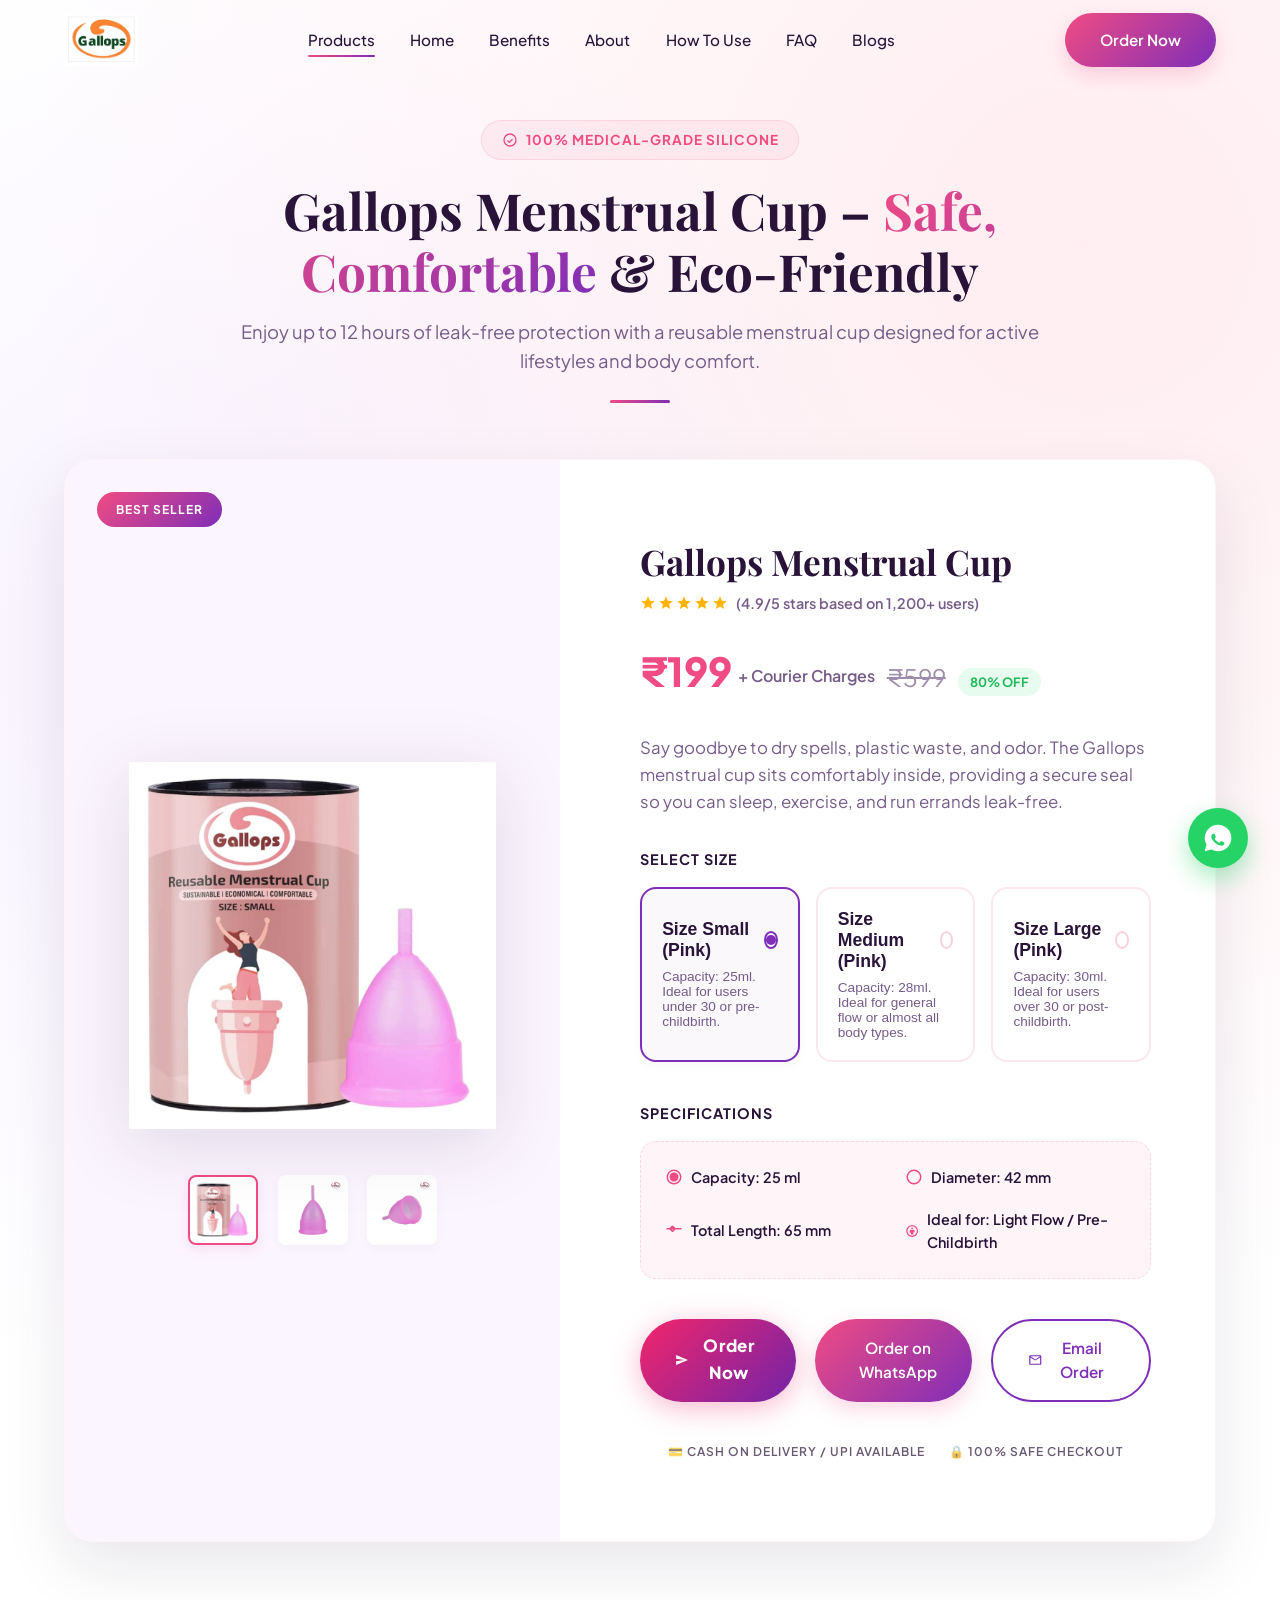
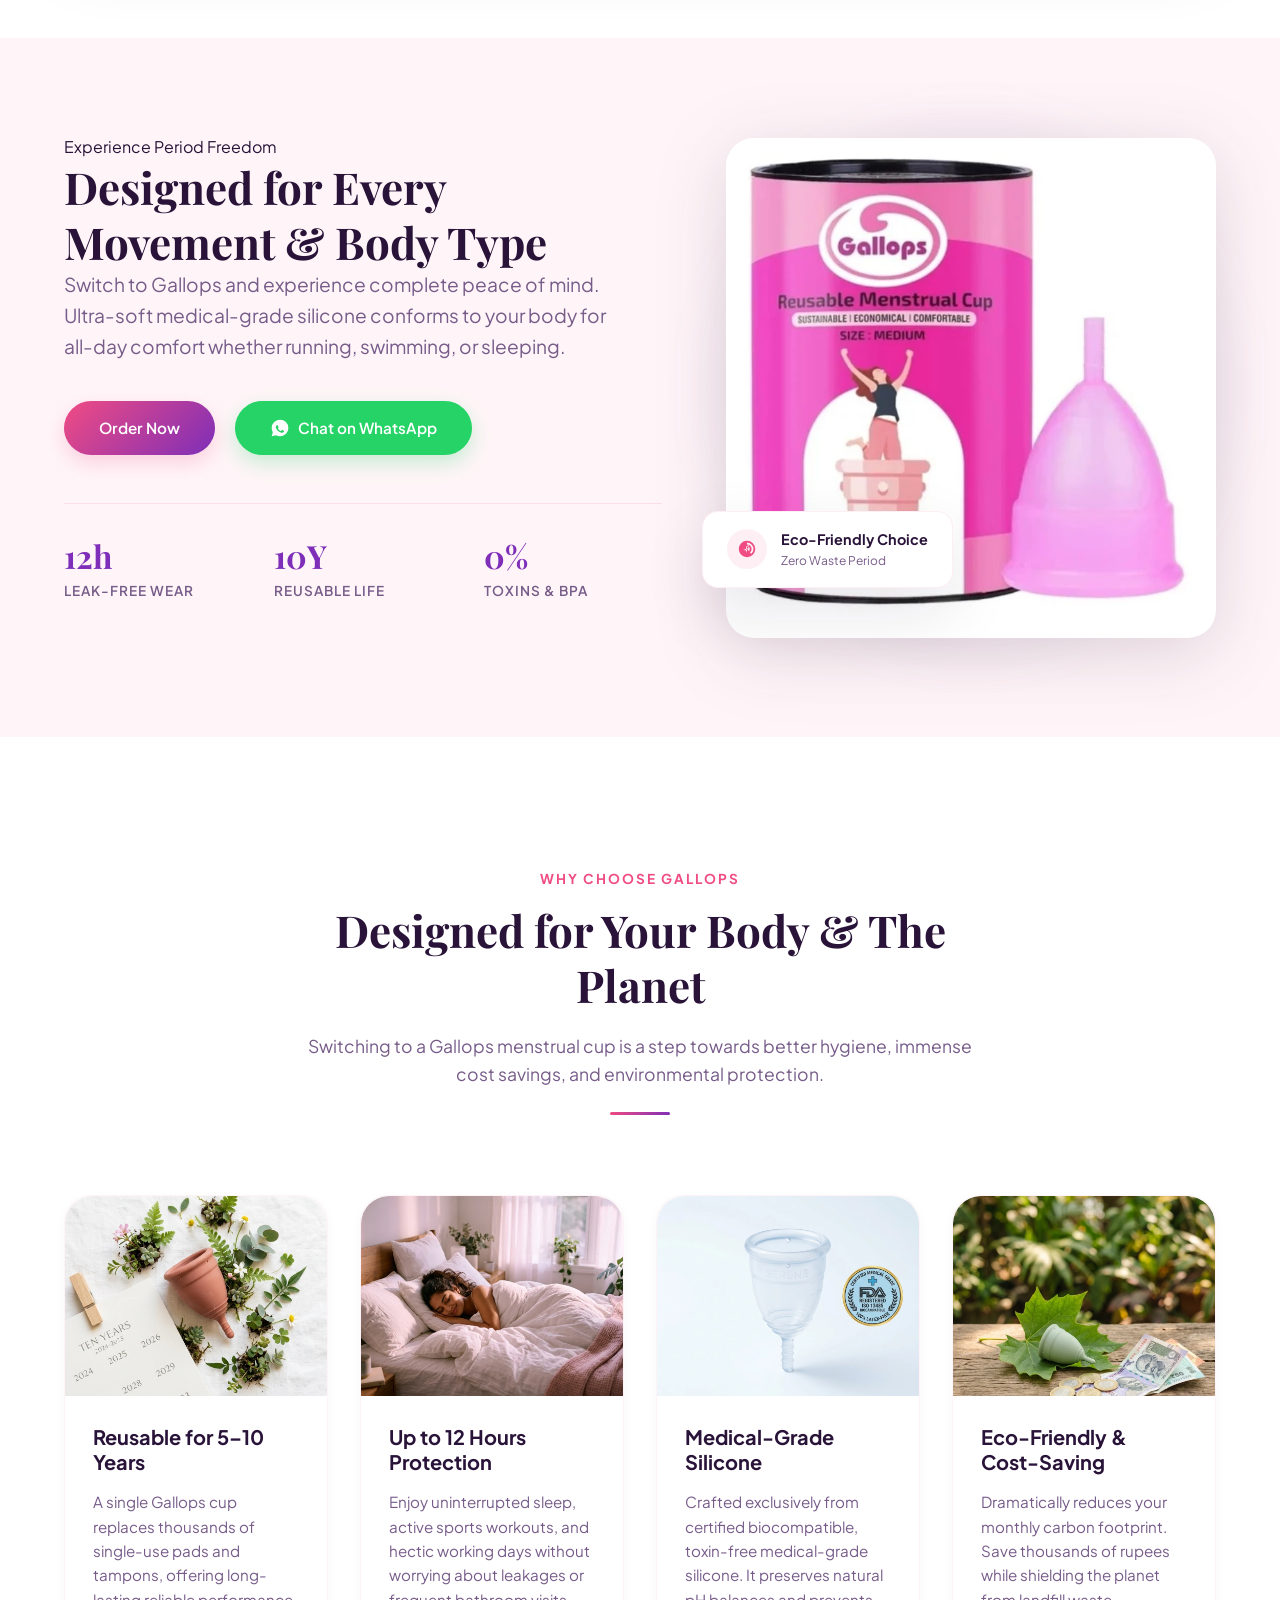
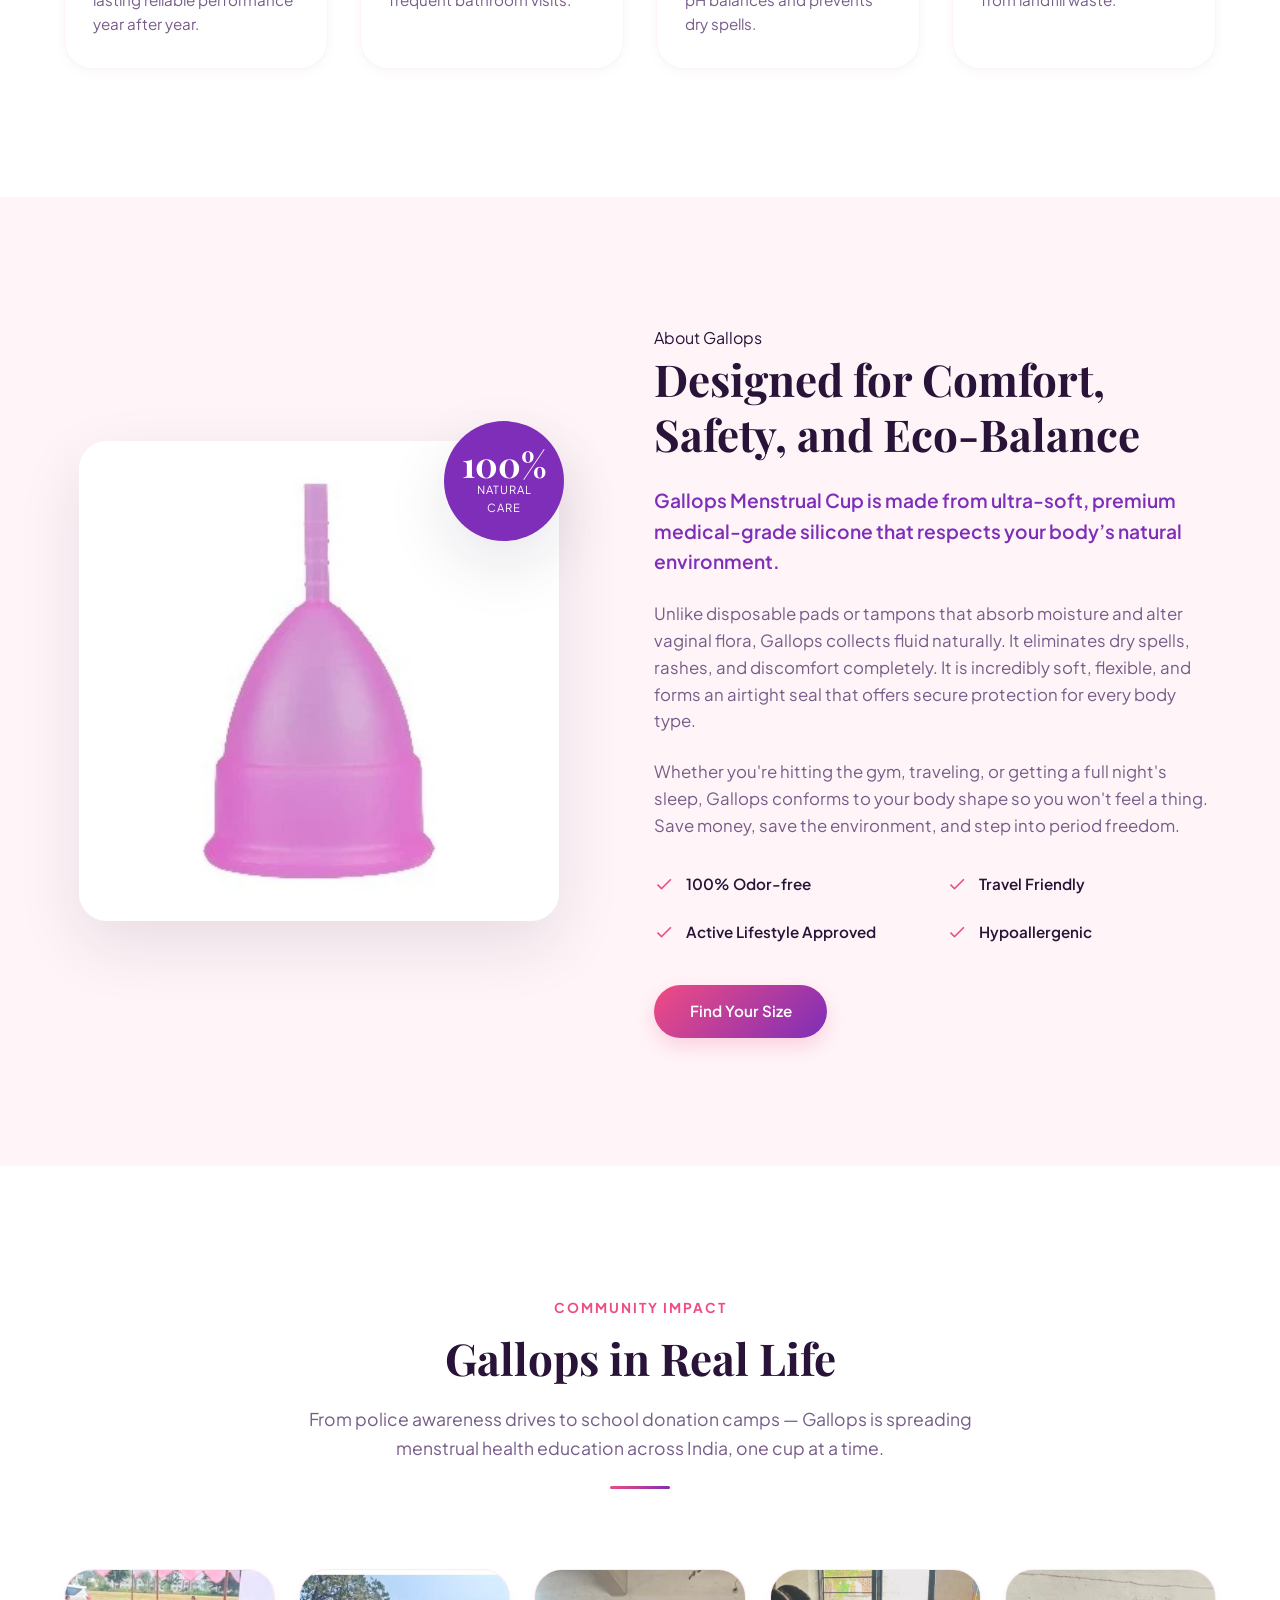
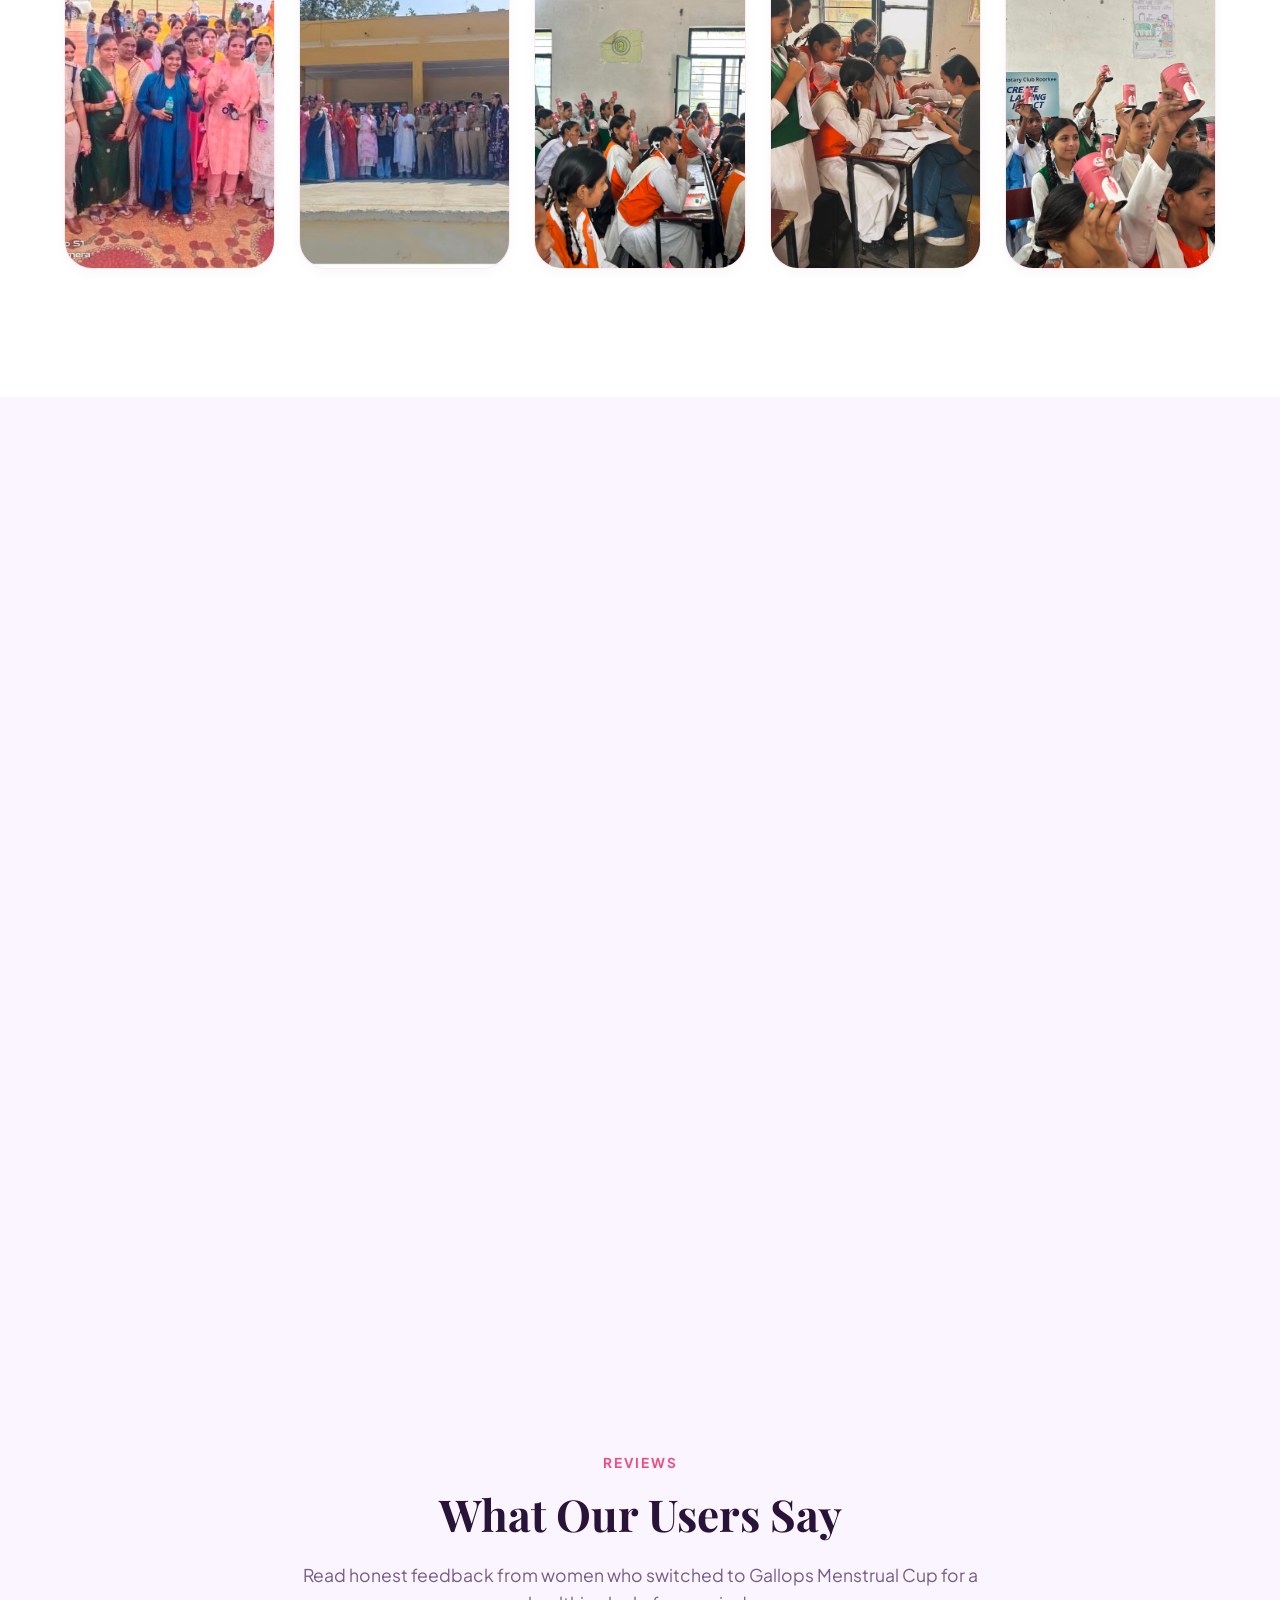
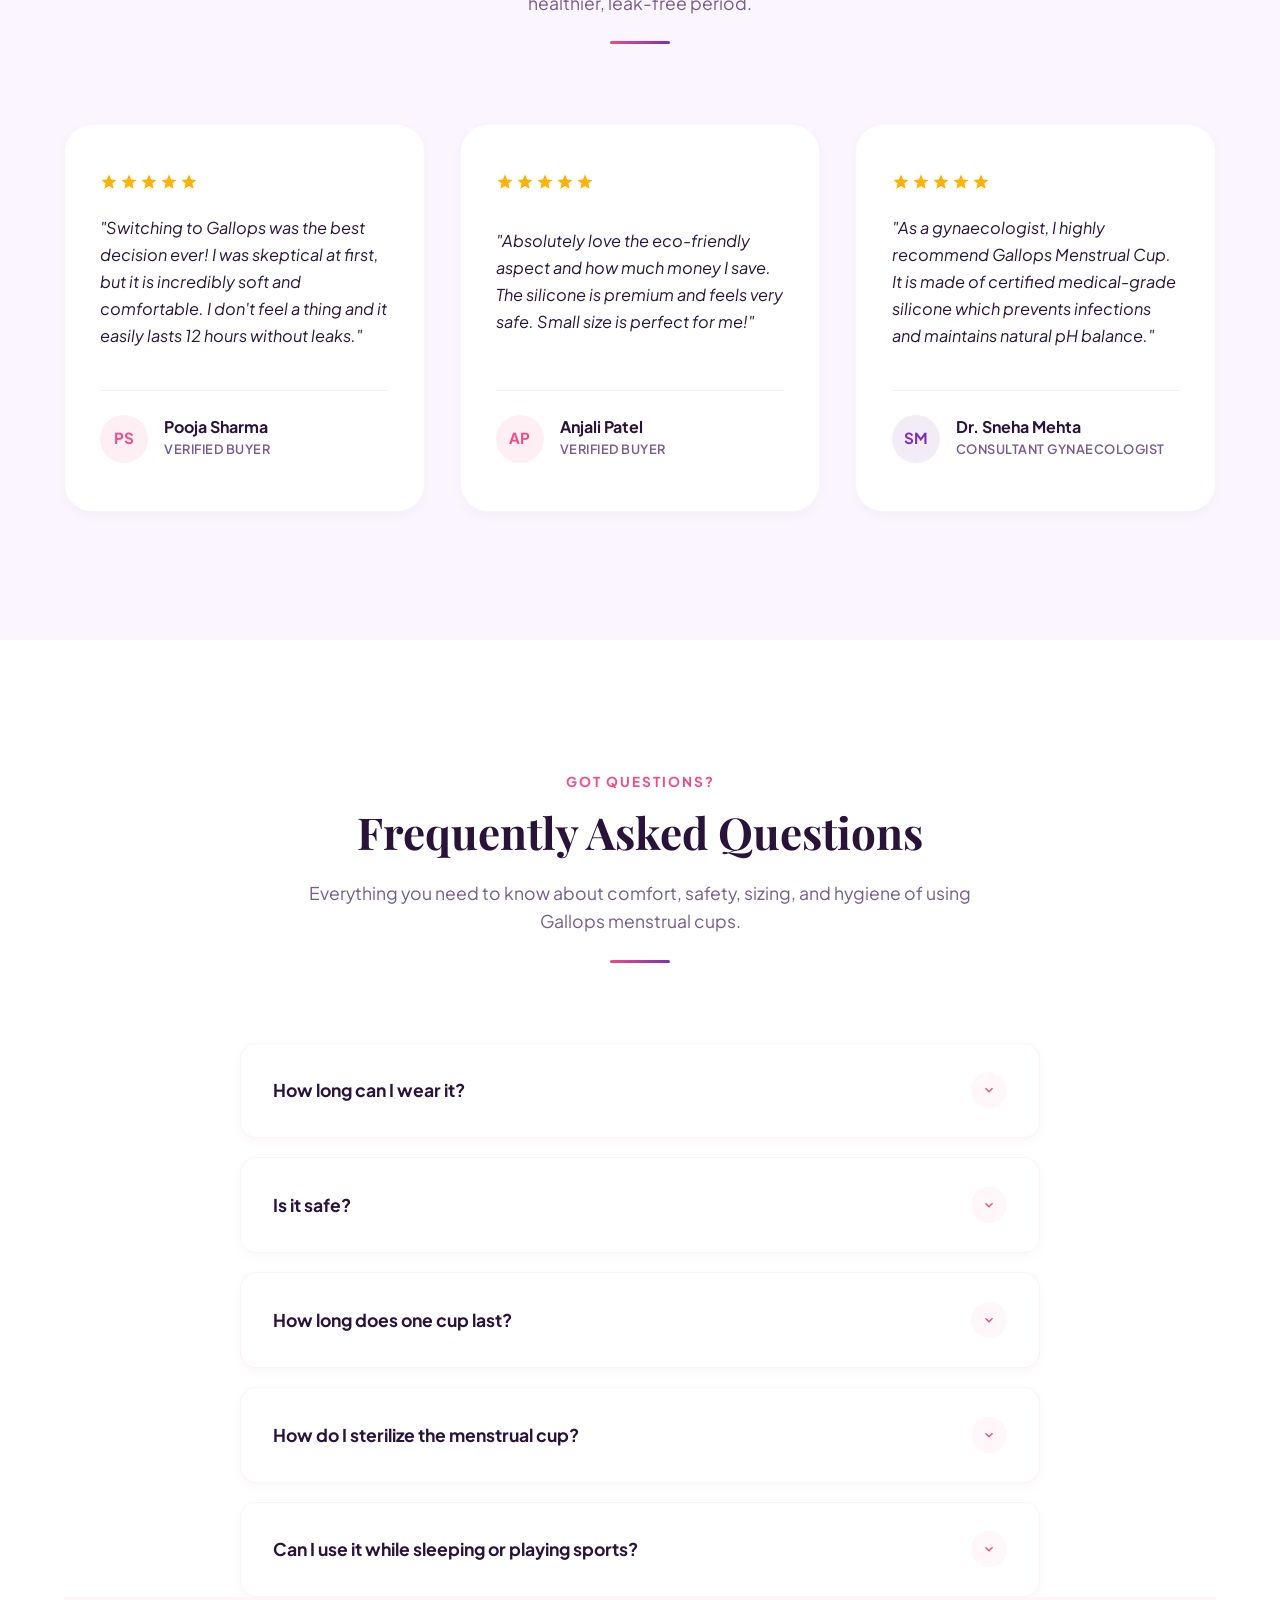
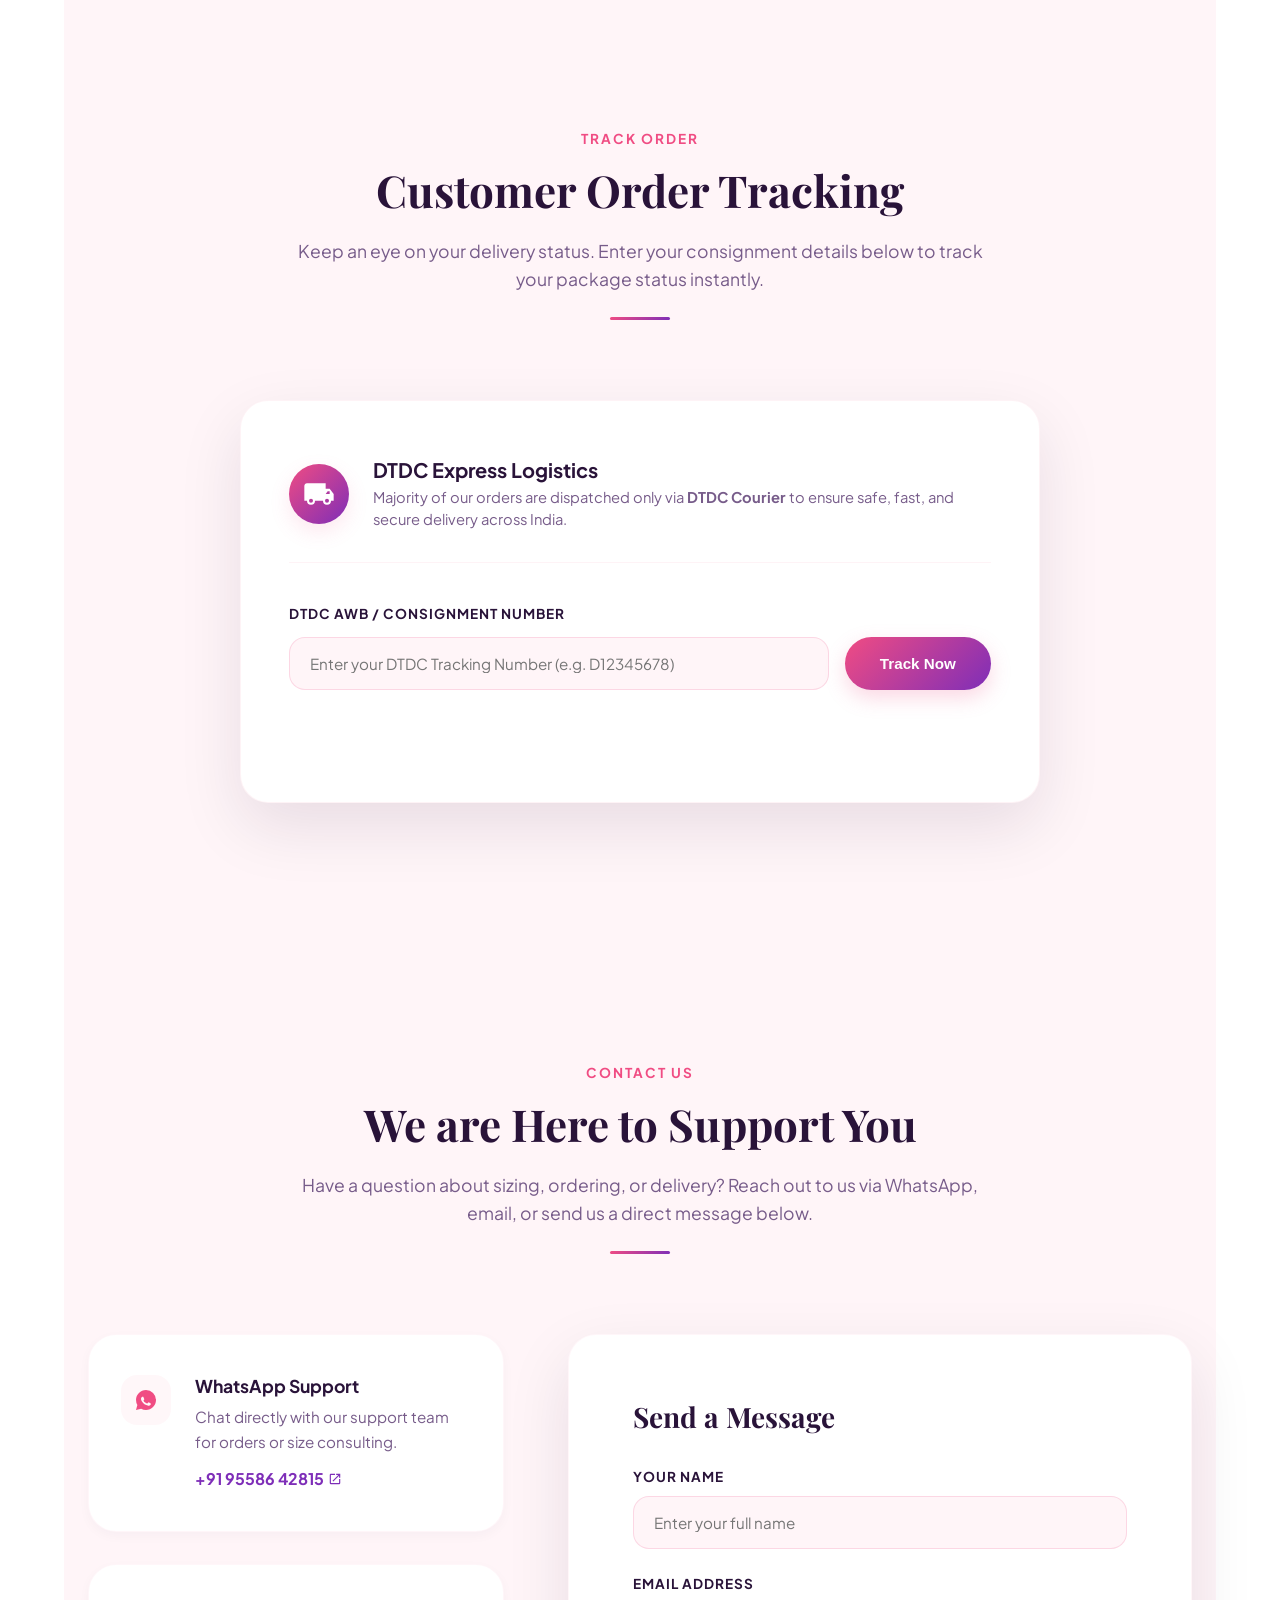
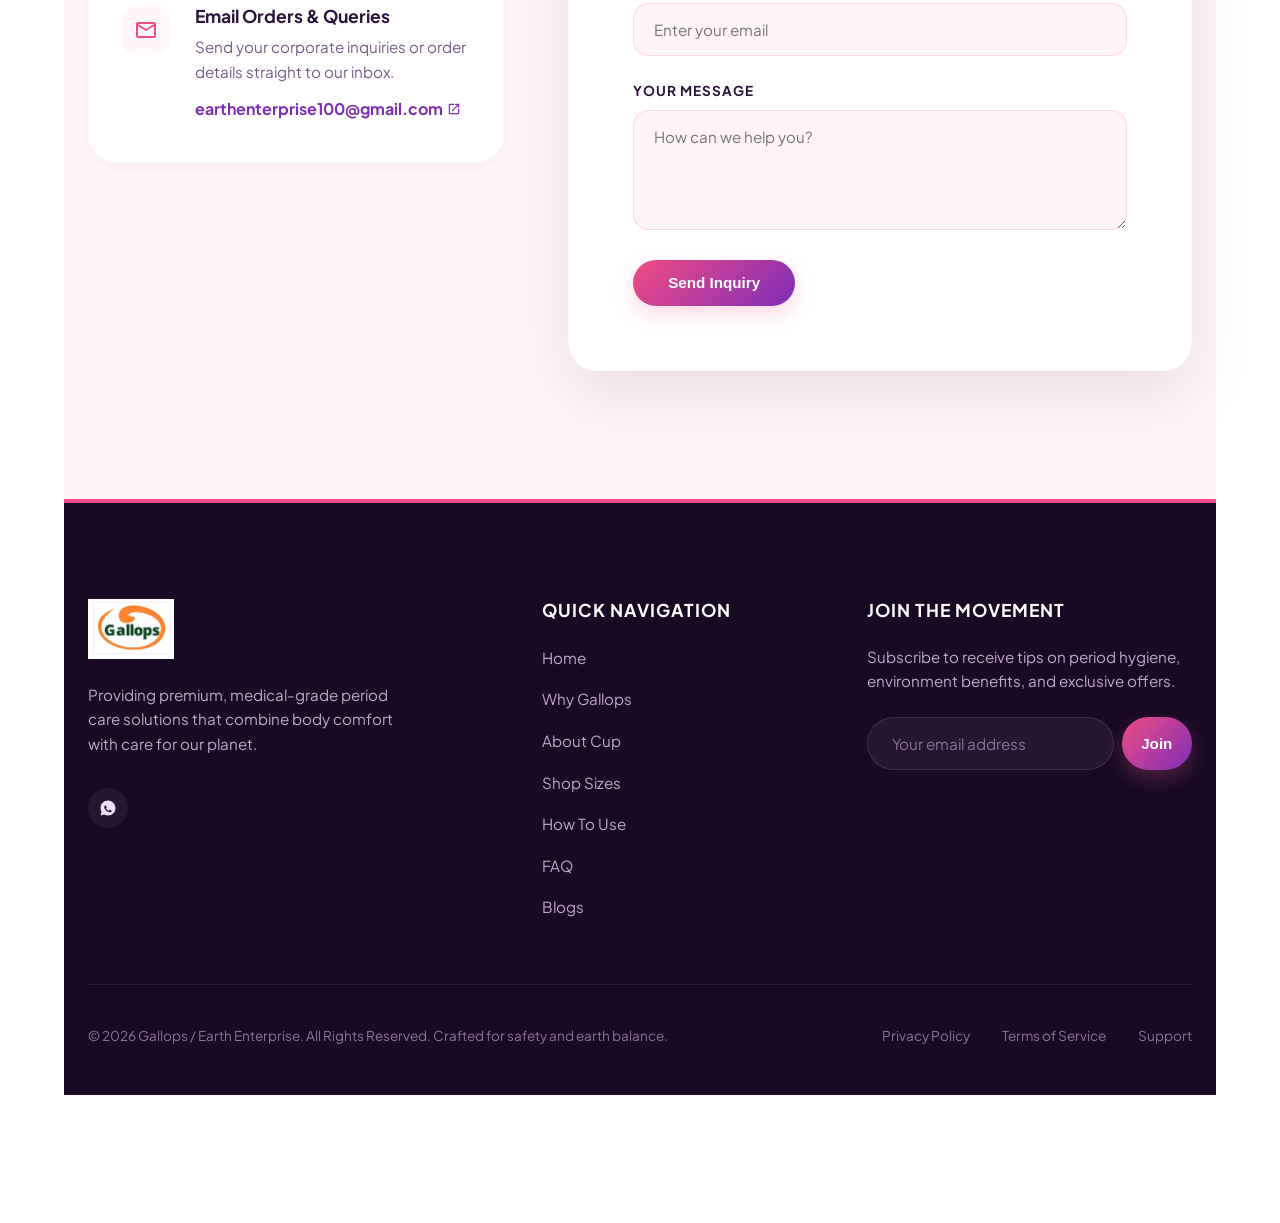
==== commit 57eaeb14: "Show Products first in nav, and display headline and product panel with Order Now at top of homepage" ====
--- a/index.html
+++ b/index.html
@@ -78,8 +78,8 @@
 
       <nav>
         <ul class="nav-links">
-          <li><a href="#home" class="active">Home</a></li>
-          <li><a href="#products">Products</a></li>
+          <li><a href="#products" class="active">Products</a></li>
+          <li><a href="#home">Home</a></li>
           <li><a href="#benefits">Benefits</a></li>
           <li><a href="#about">About</a></li>
           <li><a href="#how-to-use">How To Use</a></li>
@@ -89,7 +89,7 @@
       </nav>
 
       <div class="nav-actions">
-        <a href="#products" class="btn btn-primary btn-sm">Shop Now</a>
+        <a href="order.html" class="btn btn-primary btn-sm">Order Now</a>
         <button class="burger" aria-label="Toggle Navigation">
           <span class="line1"></span>
           <span class="line2"></span>
@@ -99,10 +99,10 @@
     </div>
   </header>
 
-  <!-- Hero Section -->
-  <section id="home" class="hero">
+  <!-- Products Hero Section (Photo 2 & Order Now) -->
+  <section id="products" class="product hero-product">
     <div class="container">
-      <div class="hero-content reveal">
+      <div class="section-header reveal hero-header-center">
         <div class="hero-badge">
           <svg xmlns="http://www.w3.org/2000/svg" viewBox="0 0 24 24">
             <path
@@ -110,164 +110,9 @@
           </svg>
           100% Medical-Grade Silicone
         </div>
-        <h1>Gallops Menstrual Cup – <span>Safe, Comfortable</span> & Eco-Friendly</h1>
+        <h1>Gallops Menstrual Cup – <span>Safe, Comfortable</span> &amp; Eco-Friendly</h1>
         <p>Enjoy up to 12 hours of leak-free protection with a reusable menstrual cup designed for active lifestyles and
           body comfort.</p>
-
-        <div class="hero-ctas">
-          <a href="#products" class="btn btn-primary">Shop Now</a>
-          <a href="https://wa.me/919558642815" target="_blank" rel="noopener noreferrer" class="btn btn-whatsapp">
-            <svg xmlns="http://www.w3.org/2000/svg" width="20" height="20" viewBox="0 0 24 24" fill="currentColor">
-              <path
-                d="M12.012 2c-5.506 0-9.989 4.478-9.99 9.984a9.96 9.96 0 0 0 1.335 4.993L2 22l5.13-1.347a9.96 9.96 0 0 0 4.88 1.277h.005c5.505 0 9.988-4.478 9.99-9.985A9.97 9.97 0 0 0 12.012 2zm4.957 14.22c-.274.774-1.397 1.428-1.923 1.517-.457.078-.992.117-2.907-.639-2.45-.967-4.009-3.414-4.132-3.574-.12-.16-.991-1.294-.991-2.468 0-1.175.617-1.75.836-1.99.223-.242.484-.301.644-.301.163 0 .323.001.464.007.149.006.347-.057.542.404.201.477.689 1.652.75 1.773.06.12.101.26.021.42-.081.162-.121.26-.242.399-.12.141-.253.315-.361.424-.12.12-.246.252-.106.49.141.242.626 1.017 1.341 1.646.923.811 1.699 1.062 1.94 1.183.241.12.383.101.523-.061.141-.162.604-.69.765-.927.162-.239.323-.201.543-.12.22.081 1.402.652 1.643.771.241.12.402.181.463.283.06.1.06.58-.214 1.354z" />
-            </svg>
-            Chat on WhatsApp
-          </a>
-        </div>
-
-        <div class="hero-stats">
-          <div class="stat-item">
-            <h4>12h</h4>
-            <p>Leak-Free Wear</p>
-          </div>
-          <div class="stat-item">
-            <h4>10Y</h4>
-            <p>Reusable Life</p>
-          </div>
-          <div class="stat-item">
-            <h4>0%</h4>
-            <p>Toxins & BPA</p>
-          </div>
-        </div>
-      </div>
-
-      <div class="hero-image-wrapper reveal reveal-delay-2">
-        <div class="hero-image-bg"></div>
-        <img src="assets/lifestyle.webp" alt="Gallops Menstrual Cup Lifestyle Presentation">
-        <div class="floating-badge">
-          <div class="floating-badge-icon">
-            <svg xmlns="http://www.w3.org/2000/svg" viewBox="0 0 24 24">
-              <path
-                d="M12,3A9,9 0 0,0 3,12A9,9 0 0,0 12,21A9,9 0 0,0 21,12A9,9 0 0,0 12,3M12,5A7,7 0 0,1 19,12C19,14.07 18.1,15.93 16.66,17.21L15.25,15.8C16.34,14.85 17,13.5 17,12A5,5 0 0,0 12,7V5M12,9A3,3 0 0,1 15,12C15,12.9 14.6,13.72 13.97,14.28L12.56,12.87C12.84,12.67 13,12.35 13,12A1,1 0 0,0 12,11V9M12,13A1,1 0 0,0 11,12V11A3,3 0 0,1 14,8V9C14,10.65 12.65,12 11,12H12V13M12,15A3,3 0 0,1 9,12H11A1,1 0 0,0 12,13V15M12,17A5,5 0 0,0 7,12H9C9,13.65 10.35,15 12,15V17Z" />
-            </svg>
-          </div>
-          <div class="floating-badge-text">
-            <h5>Eco-Friendly Choice</h5>
-            <p>Zero Waste Period</p>
-          </div>
-        </div>
-      </div>
-    </div>
-  </section>
-
-  <!-- Benefits Section -->
-  <section id="benefits" class="benefits">
-    <div class="container">
-      <div class="section-header reveal">
-        <span class="subtitle">Why Choose Gallops</span>
-        <h2>Designed for Your Body & The Planet</h2>
-        <p>Switching to a Gallops menstrual cup is a step towards better hygiene, immense cost savings, and
-          environmental protection.</p>
-      </div>
-
-      <div class="benefits-grid">
-        <!-- Benefit 1 -->
-        <div class="benefit-card reveal">
-          <div class="benefit-img"><img src="assets/benefit_reusable.webp" alt="Reusable menstrual cup lasting 10 years" loading="lazy"></div>
-          <h3>Reusable for 5–10 Years</h3>
-          <p>A single Gallops cup replaces thousands of single-use pads and tampons, offering long-lasting reliable
-            performance year after year.</p>
-        </div>
-
-        <!-- Benefit 2 -->
-        <div class="benefit-card reveal reveal-delay-1">
-          <div class="benefit-img"><img src="assets/benefit_12hours.webp" alt="12 hours leak-free protection" loading="lazy"></div>
-          <h3>Up to 12 Hours Protection</h3>
-          <p>Enjoy uninterrupted sleep, active sports workouts, and hectic working days without worrying about leakages
-            or frequent bathroom visits.</p>
-        </div>
-
-        <!-- Benefit 3 -->
-        <div class="benefit-card reveal reveal-delay-2">
-          <div class="benefit-img"><img src="assets/benefit_silicone.webp" alt="Medical-grade silicone menstrual cup" loading="lazy"></div>
-          <h3>Medical-Grade Silicone</h3>
-          <p>Crafted exclusively from certified biocompatible, toxin-free medical-grade silicone. It preserves natural
-            pH balances and prevents dry spells.</p>
-        </div>
-
-        <!-- Benefit 4 -->
-        <div class="benefit-card reveal reveal-delay-3">
-          <div class="benefit-img"><img src="assets/benefit_eco.webp" alt="Eco-friendly and cost-saving menstrual cup" loading="lazy"></div>
-          <h3>Eco-Friendly & Cost-Saving</h3>
-          <p>Dramatically reduces your monthly carbon footprint. Save thousands of rupees while shielding the planet
-            from landfill waste.</p>
-        </div>
-      </div>
-    </div>
-  </section>
-
-  <!-- About Section -->
-  <section id="about" class="about">
-    <div class="container">
-      <div class="about-image reveal">
-        <img src="assets/about_cup_1.webp" alt="Aesthetic Menstrual Cup Design">
-        <div class="about-img-badge">
-          <div class="number">100%</div>
-          <div class="label">Natural Care</div>
-        </div>
-      </div>
-
-      <div class="about-content reveal reveal-delay-1">
-        <span class="subtitle">About Gallops</span>
-        <h2>Designed for Comfort, Safety, and Eco-Balance</h2>
-        <p class="lead-text">Gallops Menstrual Cup is made from ultra-soft, premium medical-grade silicone that respects
-          your body’s natural environment.</p>
-        <p>Unlike disposable pads or tampons that absorb moisture and alter vaginal flora, Gallops collects fluid
-          naturally. It eliminates dry spells, rashes, and discomfort completely. It is incredibly soft, flexible, and
-          forms an airtight seal that offers secure protection for every body type.</p>
-        <p>Whether you're hitting the gym, traveling, or getting a full night's sleep, Gallops conforms to your body
-          shape so you won't feel a thing. Save money, save the environment, and step into period freedom.</p>
-
-        <div class="about-features">
-          <div class="about-feat-item">
-            <svg xmlns="http://www.w3.org/2000/svg" viewBox="0 0 24 24">
-              <path d="M21,7L9,19L3.5,13.5L4.91,12.09L9,16.17L19.59,5.59L21,7Z" />
-            </svg>
-            <span>100% Odor-free</span>
-          </div>
-          <div class="about-feat-item">
-            <svg xmlns="http://www.w3.org/2000/svg" viewBox="0 0 24 24">
-              <path d="M21,7L9,19L3.5,13.5L4.91,12.09L9,16.17L19.59,5.59L21,7Z" />
-            </svg>
-            <span>Travel Friendly</span>
-          </div>
-          <div class="about-feat-item">
-            <svg xmlns="http://www.w3.org/2000/svg" viewBox="0 0 24 24">
-              <path d="M21,7L9,19L3.5,13.5L4.91,12.09L9,16.17L19.59,5.59L21,7Z" />
-            </svg>
-            <span>Active Lifestyle Approved</span>
-          </div>
-          <div class="about-feat-item">
-            <svg xmlns="http://www.w3.org/2000/svg" viewBox="0 0 24 24">
-              <path d="M21,7L9,19L3.5,13.5L4.91,12.09L9,16.17L19.59,5.59L21,7Z" />
-            </svg>
-            <span>Hypoallergenic</span>
-          </div>
-        </div>
-
-        <a href="#products" class="btn btn-primary">Find Your Size</a>
-      </div>
-    </div>
-  </section>
-
-  <!-- Product Section / Gallery -->
-  <section id="products" class="product">
-    <div class="container">
-      <div class="section-header reveal">
-        <span class="subtitle">E-commerce Shop</span>
-        <h2>Choose Your Perfect Gallops Cup</h2>
-        <p>Available in three sizes carefully engineered to match your biological cycle and body shape. Select a size to
-          view specifications and order.</p>
       </div>
 
       <div class="product-panel reveal">
@@ -298,26 +143,11 @@
           <div class="product-rating">
             <div class="stars">
               <!-- SVG Stars (5) -->
-              <svg viewBox="0 0 24 24">
-                <path
-                  d="M12,17.27L18.18,21L16.54,13.97L22,9.24L14.81,8.62L12,2L9.19,8.62L2,9.24L7.45,13.97L5.82,21L12,17.27Z" />
-              </svg>
-              <svg viewBox="0 0 24 24">
-                <path
-                  d="M12,17.27L18.18,21L16.54,13.97L22,9.24L14.81,8.62L12,2L9.19,8.62L2,9.24L7.45,13.97L5.82,21L12,17.27Z" />
-              </svg>
-              <svg viewBox="0 0 24 24">
-                <path
-                  d="M12,17.27L18.18,21L16.54,13.97L22,9.24L14.81,8.62L12,2L9.19,8.62L2,9.24L7.45,13.97L5.82,21L12,17.27Z" />
-              </svg>
-              <svg viewBox="0 0 24 24">
-                <path
-                  d="M12,17.27L18.18,21L16.54,13.97L22,9.24L14.81,8.62L12,2L9.19,8.62L2,9.24L7.45,13.97L5.82,21L12,17.27Z" />
-              </svg>
-              <svg viewBox="0 0 24 24">
-                <path
-                  d="M12,17.27L18.18,21L16.54,13.97L22,9.24L14.81,8.62L12,2L9.19,8.62L2,9.24L7.45,13.97L5.82,21L12,17.27Z" />
-              </svg>
+              <svg viewBox="0 0 24 24"><path d="M12,17.27L18.18,21L16.54,13.97L22,9.24L14.81,8.62L12,2L9.19,8.62L2,9.24L7.45,13.97L5.82,21L12,17.27Z" /></svg>
+              <svg viewBox="0 0 24 24"><path d="M12,17.27L18.18,21L16.54,13.97L22,9.24L14.81,8.62L12,2L9.19,8.62L2,9.24L7.45,13.97L5.82,21L12,17.27Z" /></svg>
+              <svg viewBox="0 0 24 24"><path d="M12,17.27L18.18,21L16.54,13.97L22,9.24L14.81,8.62L12,2L9.19,8.62L2,9.24L7.45,13.97L5.82,21L12,17.27Z" /></svg>
+              <svg viewBox="0 0 24 24"><path d="M12,17.27L18.18,21L16.54,13.97L22,9.24L14.81,8.62L12,2L9.19,8.62L2,9.24L7.45,13.97L5.82,21L12,17.27Z" /></svg>
+              <svg viewBox="0 0 24 24"><path d="M12,17.27L18.18,21L16.54,13.97L22,9.24L14.81,8.62L12,2L9.19,8.62L2,9.24L7.45,13.97L5.82,21L12,17.27Z" /></svg>
             </div>
             <span class="rating-text">(4.9/5 stars based on 1,200+ users)</span>
           </div>
@@ -424,14 +254,170 @@
             </div>
 
             <div class="payment-badge-row">
-              <span>ðŸ’³ Cash on Delivery / UPI Available</span>
-              <span>ðŸ”’ 100% Safe Checkout</span>
+              <span>💳 Cash on Delivery / UPI Available</span>
+              <span>🔒 100% Safe Checkout</span>
             </div>
           </div>
         </div>
       </div>
     </div>
   </section>
+
+  <!-- Lifestyle & Brand Section (Home) -->
+  <section id="home" class="hero hero-secondary">
+    <div class="container">
+      <div class="hero-content reveal">
+        <span class="subtitle">Experience Period Freedom</span>
+        <h2>Designed for <span>Every Movement</span> &amp; Body Type</h2>
+        <p>Switch to Gallops and experience complete peace of mind. Ultra-soft medical-grade silicone conforms to your body for all-day comfort whether running, swimming, or sleeping.</p>
+
+        <div class="hero-ctas">
+          <a href="#products" class="btn btn-primary">Order Now</a>
+          <a href="https://wa.me/919558642815" target="_blank" rel="noopener noreferrer" class="btn btn-whatsapp">
+            <svg xmlns="http://www.w3.org/2000/svg" width="20" height="20" viewBox="0 0 24 24" fill="currentColor">
+              <path
+                d="M12.012 2c-5.506 0-9.989 4.478-9.99 9.984a9.96 9.96 0 0 0 1.335 4.993L2 22l5.13-1.347a9.96 9.96 0 0 0 4.88 1.277h.005c5.505 0 9.988-4.478 9.99-9.985A9.97 9.97 0 0 0 12.012 2zm4.957 14.22c-.274.774-1.397 1.428-1.923 1.517-.457.078-.992.117-2.907-.639-2.45-.967-4.009-3.414-4.132-3.574-.12-.16-.991-1.294-.991-2.468 0-1.175.617-1.75.836-1.99.223-.242.484-.301.644-.301.163 0 .323.001.464.007.149.006.347-.057.542.404.201.477.689 1.652.75 1.773.06.12.101.26.021.42-.081.162-.121.26-.242.399-.12.141-.253.315-.361.424-.12.12-.246.252-.106.49.141.242.626 1.017 1.341 1.646.923.811 1.699 1.062 1.94 1.183.241.12.383.101.523-.061.141-.162.604-.69.765-.927.162-.239.323-.201.543-.12.22.081 1.402.652 1.643.771.241.12.402.181.463.283.06.1.06.58-.214 1.354z" />
+            </svg>
+            Chat on WhatsApp
+          </a>
+        </div>
+
+        <div class="hero-stats">
+          <div class="stat-item">
+            <h4>12h</h4>
+            <p>Leak-Free Wear</p>
+          </div>
+          <div class="stat-item">
+            <h4>10Y</h4>
+            <p>Reusable Life</p>
+          </div>
+          <div class="stat-item">
+            <h4>0%</h4>
+            <p>Toxins &amp; BPA</p>
+          </div>
+        </div>
+      </div>
+
+      <div class="hero-image-wrapper reveal reveal-delay-2">
+        <div class="hero-image-bg"></div>
+        <img src="assets/lifestyle.webp" alt="Gallops Menstrual Cup Lifestyle Presentation">
+        <div class="floating-badge">
+          <div class="floating-badge-icon">
+            <svg xmlns="http://www.w3.org/2000/svg" viewBox="0 0 24 24">
+              <path
+                d="M12,3A9,9 0 0,0 3,12A9,9 0 0,0 12,21A9,9 0 0,0 21,12A9,9 0 0,0 12,3M12,5A7,7 0 0,1 19,12C19,14.07 18.1,15.93 16.66,17.21L15.25,15.8C16.34,14.85 17,13.5 17,12A5,5 0 0,0 12,7V5M12,9A3,3 0 0,1 15,12C15,12.9 14.6,13.72 13.97,14.28L12.56,12.87C12.84,12.67 13,12.35 13,12A1,1 0 0,0 12,11V9M12,13A1,1 0 0,0 11,12V11A3,3 0 0,1 14,8V9C14,10.65 12.65,12 11,12H12V13M12,15A3,3 0 0,1 9,12H11A1,1 0 0,0 12,13V15M12,17A5,5 0 0,0 7,12H9C9,13.65 10.35,15 12,15V17Z" />
+            </svg>
+          </div>
+          <div class="floating-badge-text">
+            <h5>Eco-Friendly Choice</h5>
+            <p>Zero Waste Period</p>
+          </div>
+        </div>
+      </div>
+    </div>
+  </section>
+
+  <!-- Benefits Section -->
+  <section id="benefits" class="benefits">
+    <div class="container">
+      <div class="section-header reveal">
+        <span class="subtitle">Why Choose Gallops</span>
+        <h2>Designed for Your Body & The Planet</h2>
+        <p>Switching to a Gallops menstrual cup is a step towards better hygiene, immense cost savings, and
+          environmental protection.</p>
+      </div>
+
+      <div class="benefits-grid">
+        <!-- Benefit 1 -->
+        <div class="benefit-card reveal">
+          <div class="benefit-img"><img src="assets/benefit_reusable.webp" alt="Reusable menstrual cup lasting 10 years" loading="lazy"></div>
+          <h3>Reusable for 5–10 Years</h3>
+          <p>A single Gallops cup replaces thousands of single-use pads and tampons, offering long-lasting reliable
+            performance year after year.</p>
+        </div>
+
+        <!-- Benefit 2 -->
+        <div class="benefit-card reveal reveal-delay-1">
+          <div class="benefit-img"><img src="assets/benefit_12hours.webp" alt="12 hours leak-free protection" loading="lazy"></div>
+          <h3>Up to 12 Hours Protection</h3>
+          <p>Enjoy uninterrupted sleep, active sports workouts, and hectic working days without worrying about leakages
+            or frequent bathroom visits.</p>
+        </div>
+
+        <!-- Benefit 3 -->
+        <div class="benefit-card reveal reveal-delay-2">
+          <div class="benefit-img"><img src="assets/benefit_silicone.webp" alt="Medical-grade silicone menstrual cup" loading="lazy"></div>
+          <h3>Medical-Grade Silicone</h3>
+          <p>Crafted exclusively from certified biocompatible, toxin-free medical-grade silicone. It preserves natural
+            pH balances and prevents dry spells.</p>
+        </div>
+
+        <!-- Benefit 4 -->
+        <div class="benefit-card reveal reveal-delay-3">
+          <div class="benefit-img"><img src="assets/benefit_eco.webp" alt="Eco-friendly and cost-saving menstrual cup" loading="lazy"></div>
+          <h3>Eco-Friendly & Cost-Saving</h3>
+          <p>Dramatically reduces your monthly carbon footprint. Save thousands of rupees while shielding the planet
+            from landfill waste.</p>
+        </div>
+      </div>
+    </div>
+  </section>
+
+  <!-- About Section -->
+  <section id="about" class="about">
+    <div class="container">
+      <div class="about-image reveal">
+        <img src="assets/about_cup_1.webp" alt="Aesthetic Menstrual Cup Design">
+        <div class="about-img-badge">
+          <div class="number">100%</div>
+          <div class="label">Natural Care</div>
+        </div>
+      </div>
+
+      <div class="about-content reveal reveal-delay-1">
+        <span class="subtitle">About Gallops</span>
+        <h2>Designed for Comfort, Safety, and Eco-Balance</h2>
+        <p class="lead-text">Gallops Menstrual Cup is made from ultra-soft, premium medical-grade silicone that respects
+          your body’s natural environment.</p>
+        <p>Unlike disposable pads or tampons that absorb moisture and alter vaginal flora, Gallops collects fluid
+          naturally. It eliminates dry spells, rashes, and discomfort completely. It is incredibly soft, flexible, and
+          forms an airtight seal that offers secure protection for every body type.</p>
+        <p>Whether you're hitting the gym, traveling, or getting a full night's sleep, Gallops conforms to your body
+          shape so you won't feel a thing. Save money, save the environment, and step into period freedom.</p>
+
+        <div class="about-features">
+          <div class="about-feat-item">
+            <svg xmlns="http://www.w3.org/2000/svg" viewBox="0 0 24 24">
+              <path d="M21,7L9,19L3.5,13.5L4.91,12.09L9,16.17L19.59,5.59L21,7Z" />
+            </svg>
+            <span>100% Odor-free</span>
+          </div>
+          <div class="about-feat-item">
+            <svg xmlns="http://www.w3.org/2000/svg" viewBox="0 0 24 24">
+              <path d="M21,7L9,19L3.5,13.5L4.91,12.09L9,16.17L19.59,5.59L21,7Z" />
+            </svg>
+            <span>Travel Friendly</span>
+          </div>
+          <div class="about-feat-item">
+            <svg xmlns="http://www.w3.org/2000/svg" viewBox="0 0 24 24">
+              <path d="M21,7L9,19L3.5,13.5L4.91,12.09L9,16.17L19.59,5.59L21,7Z" />
+            </svg>
+            <span>Active Lifestyle Approved</span>
+          </div>
+          <div class="about-feat-item">
+            <svg xmlns="http://www.w3.org/2000/svg" viewBox="0 0 24 24">
+              <path d="M21,7L9,19L3.5,13.5L4.91,12.09L9,16.17L19.59,5.59L21,7Z" />
+            </svg>
+            <span>Hypoallergenic</span>
+          </div>
+        </div>
+
+        <a href="#products" class="btn btn-primary">Find Your Size</a>
+      </div>
+    </div>
+  </section>
+
+
 
   <!-- Community Gallery Section -->
   <section id="gallery" class="gallery-showcase">
--- a/styles.css
+++ b/styles.css
@@ -763,6 +763,53 @@
 /* Product Section (Interactive E-commerce Panel) */
 .product {
   background-color: var(--white);
+}
+
+.product.hero-product {
+  padding-top: calc(var(--header-height) + 2.5rem);
+  padding-bottom: 6rem;
+  background: radial-gradient(circle at 85% 15%, rgba(255, 210, 220, 0.4) 0%, rgba(255, 255, 255, 0) 60%),
+              radial-gradient(circle at 15% 40%, rgba(230, 210, 255, 0.3) 0%, rgba(255, 255, 255, 0) 50%),
+              var(--white);
+}
+
+.hero-header-center {
+  text-align: center;
+  max-width: 840px;
+  margin: 0 auto 3.5rem auto;
+}
+
+.hero-header-center .hero-badge {
+  display: inline-flex;
+  margin: 0 auto 1.25rem auto;
+}
+
+.hero-header-center h1 {
+  font-size: clamp(2.1rem, 4vw, 3.4rem);
+  font-family: 'Playfair Display', serif;
+  font-weight: 700;
+  line-height: 1.2;
+  margin-bottom: 0.9rem;
+  color: var(--text-dark);
+}
+
+.hero-header-center h1 span {
+  background: var(--pink-gradient);
+  -webkit-background-clip: text;
+  -webkit-text-fill-color: transparent;
+  display: inline;
+}
+
+.hero-header-center p {
+  font-size: 1.15rem;
+  color: var(--text-muted);
+  line-height: 1.6;
+}
+
+.hero.hero-secondary {
+  min-height: auto;
+  padding: 6rem 0;
+  background: var(--bg-light-pink);
 }
 
 .product-panel {
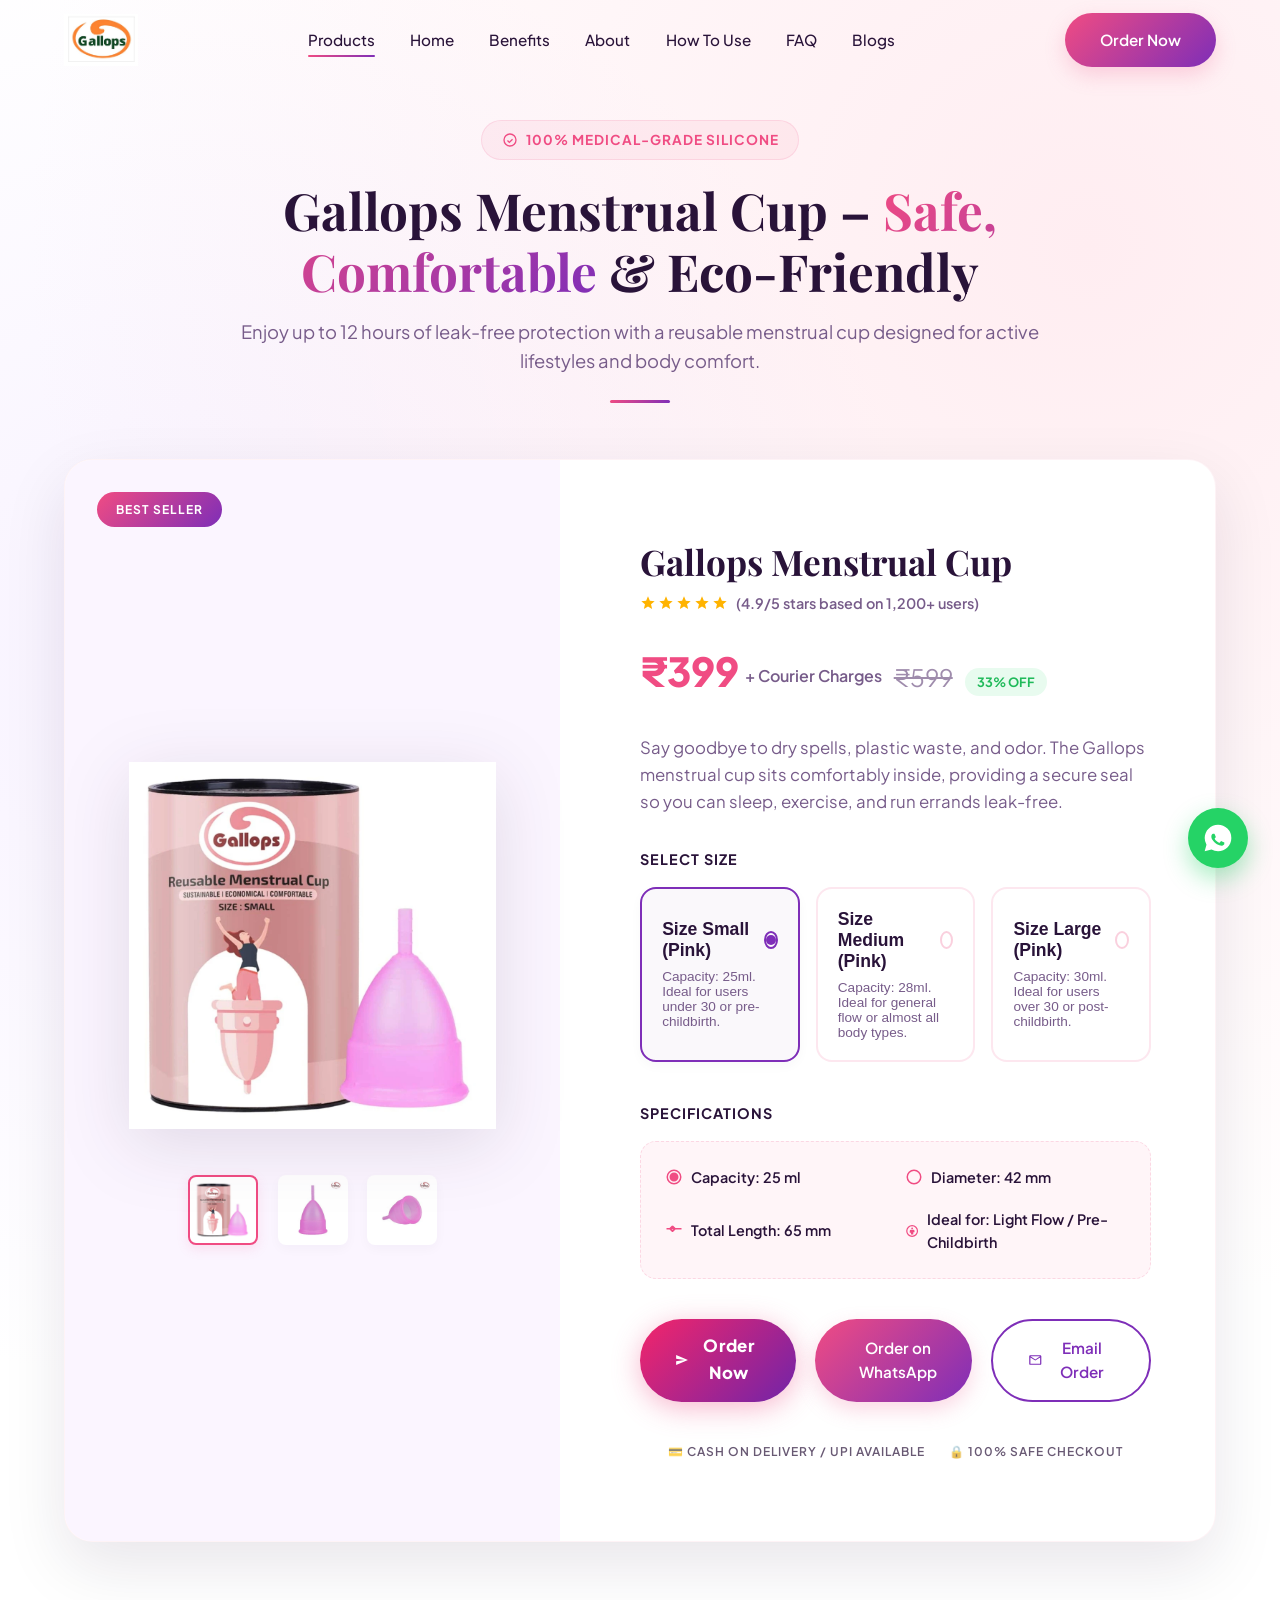
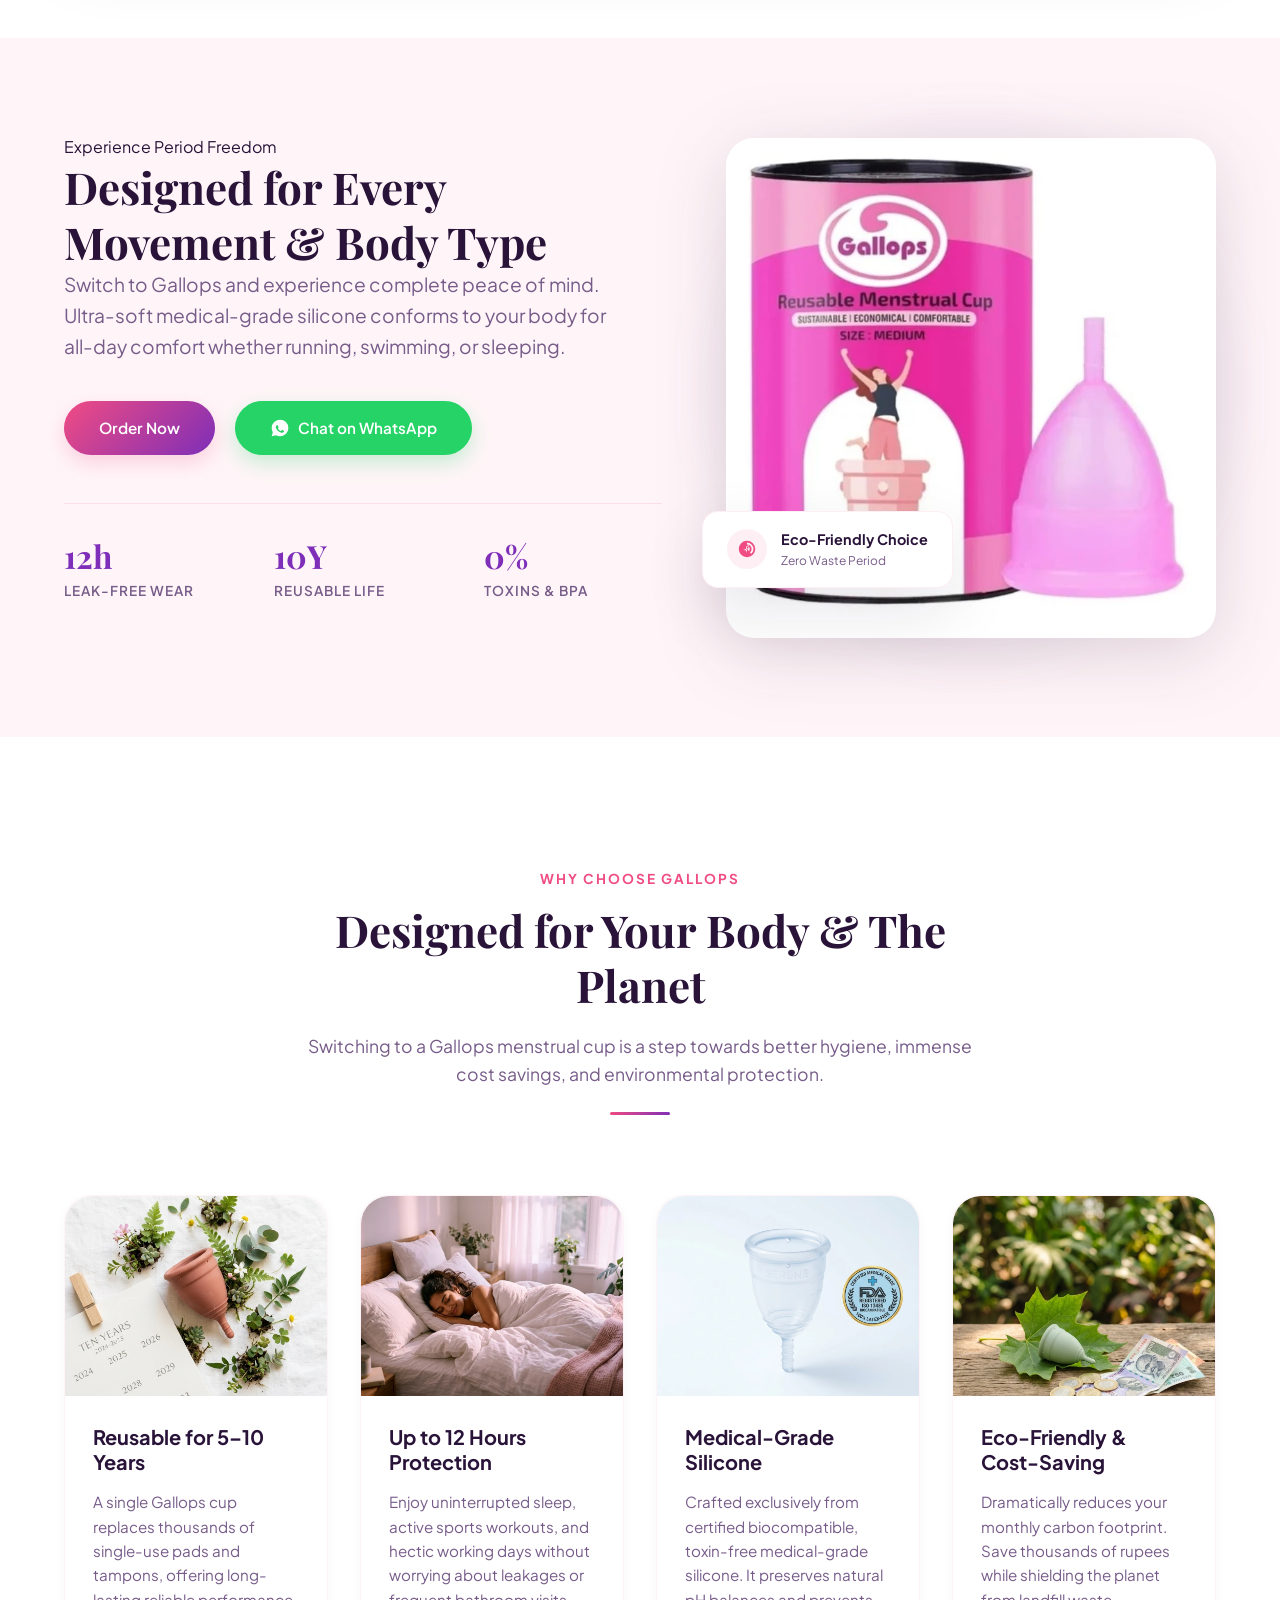
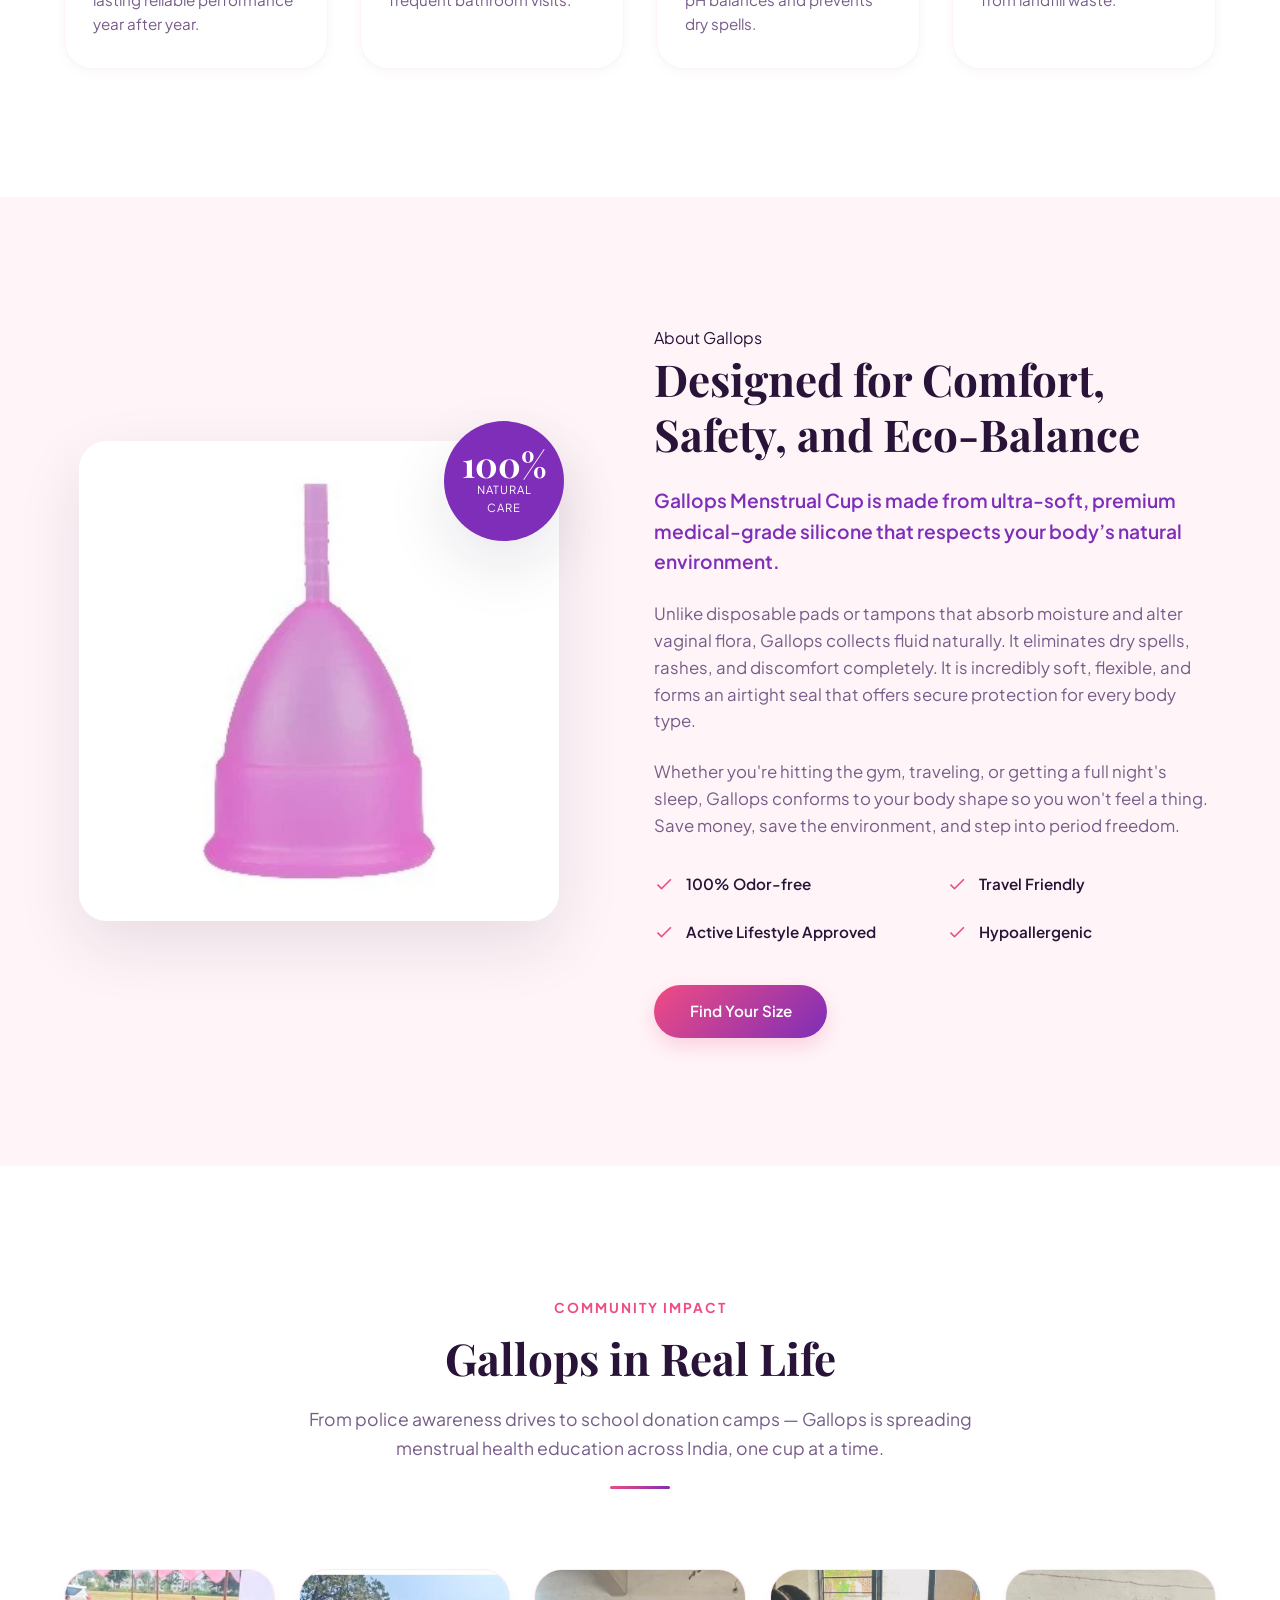
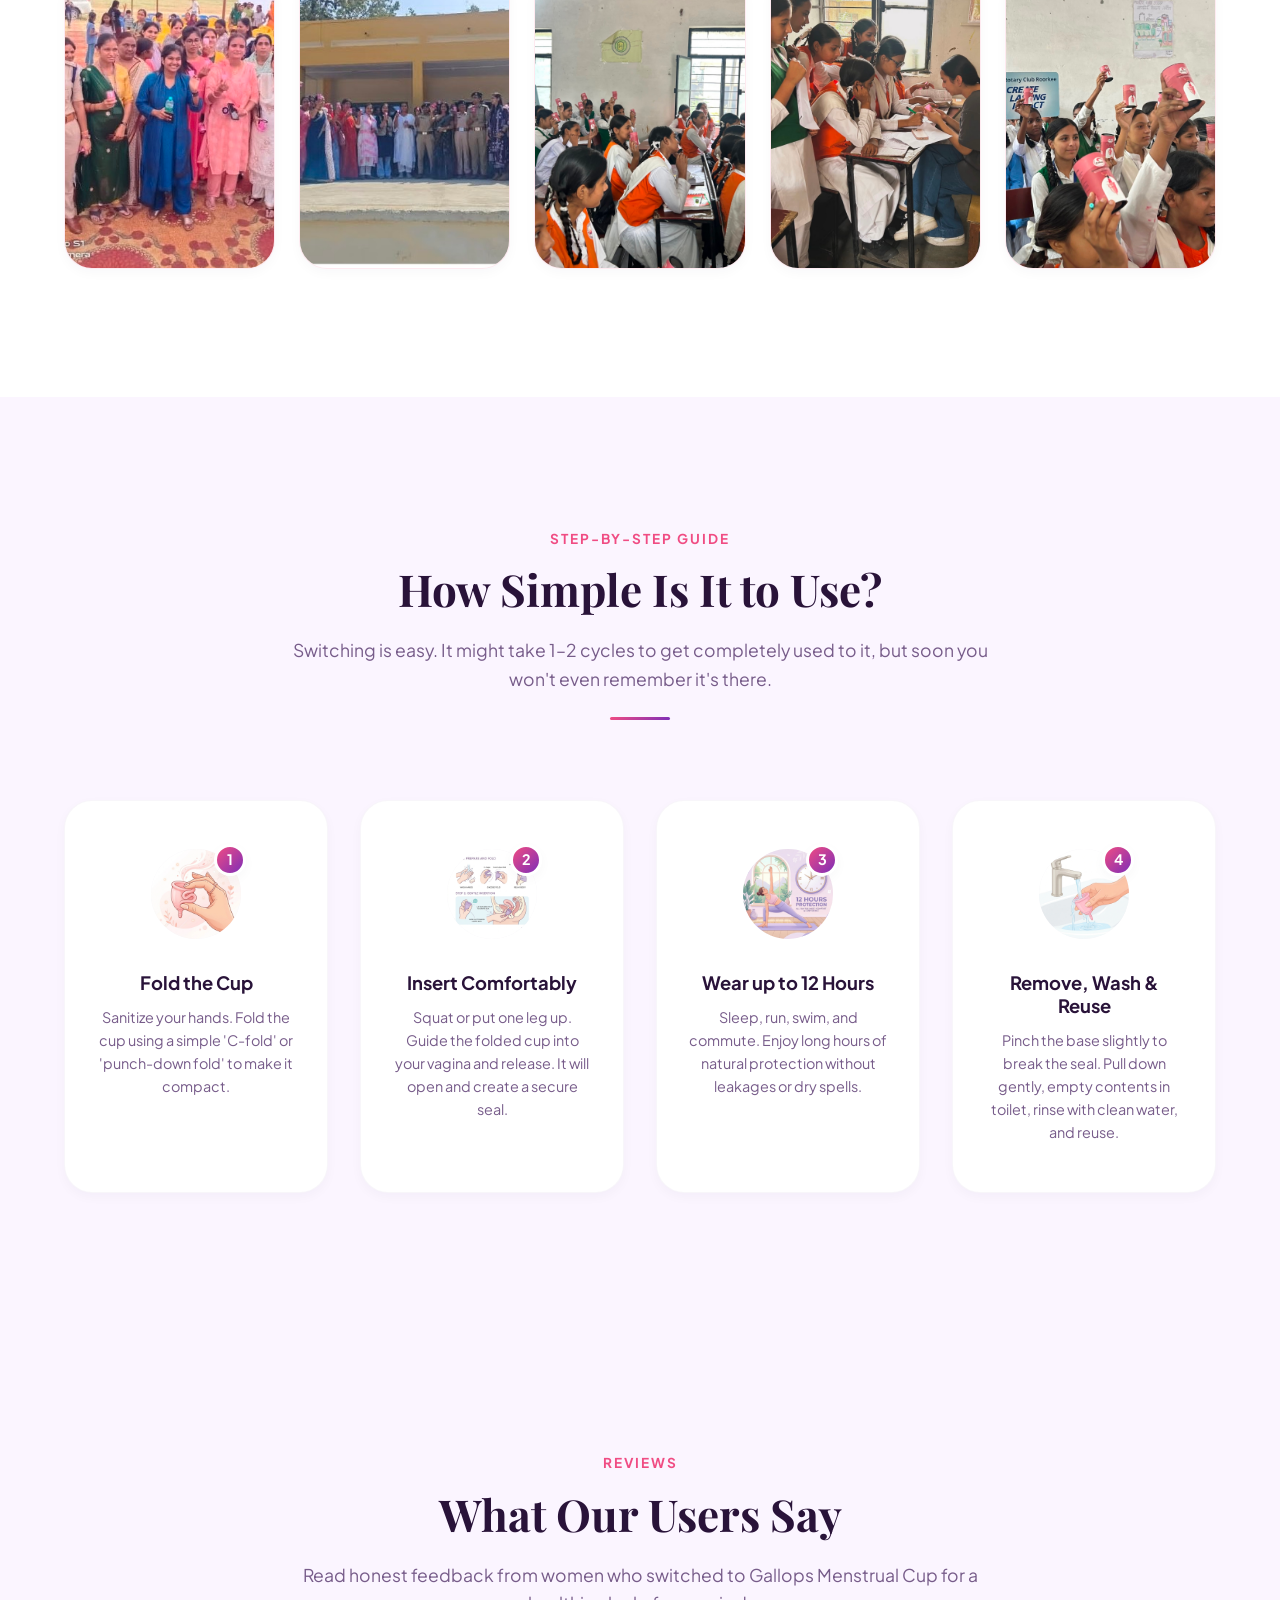
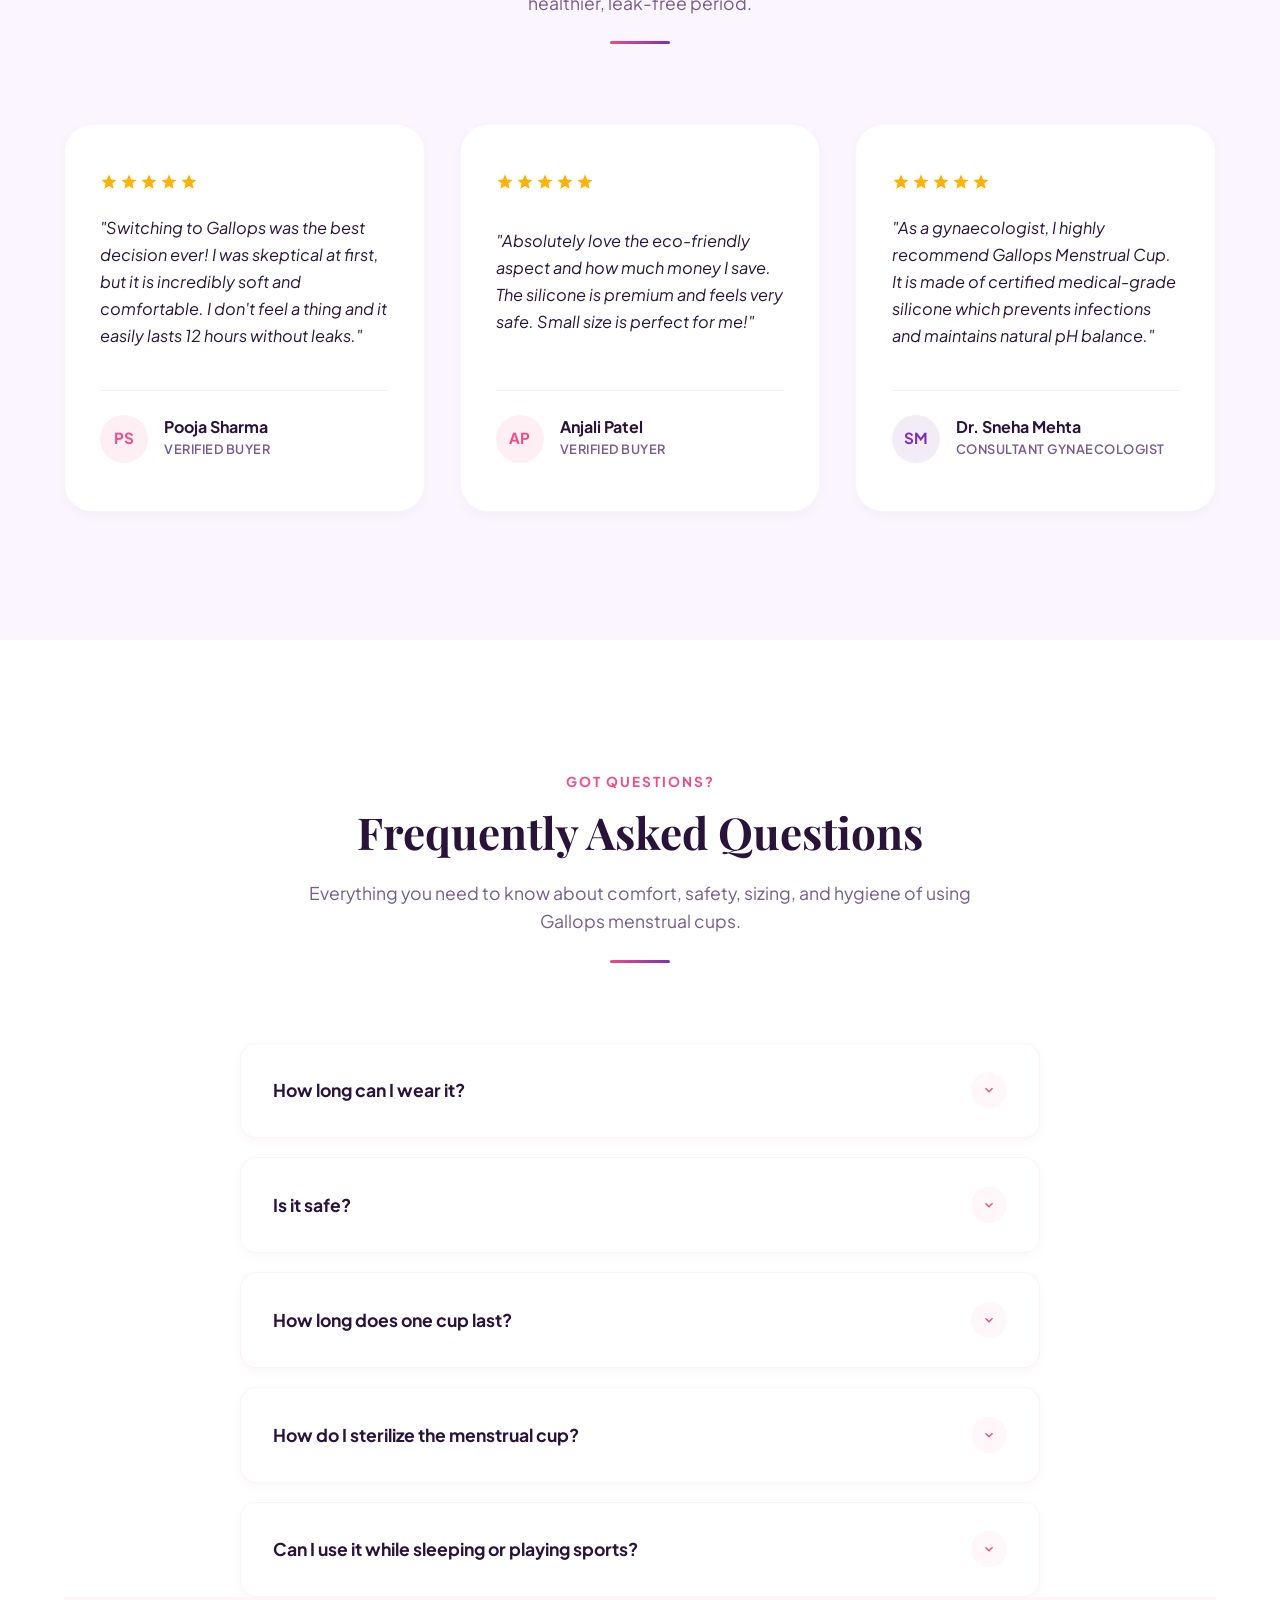
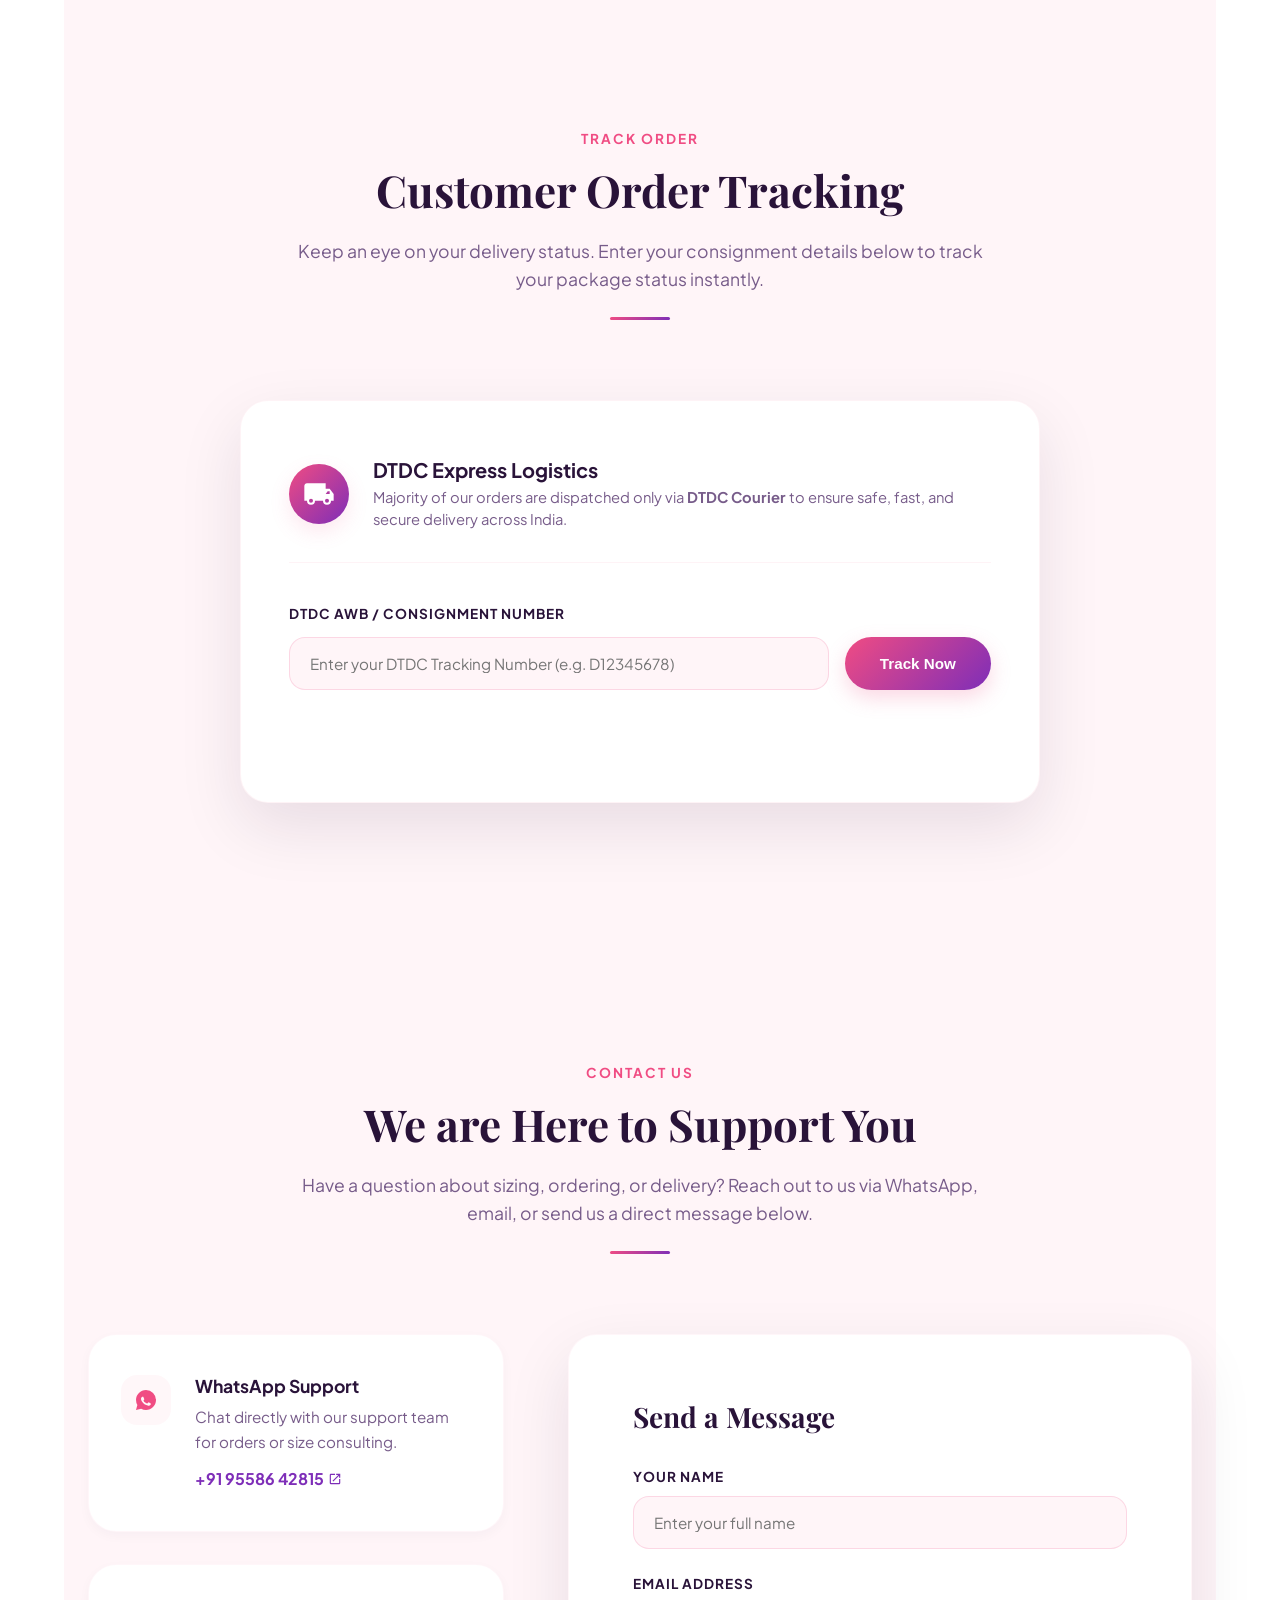
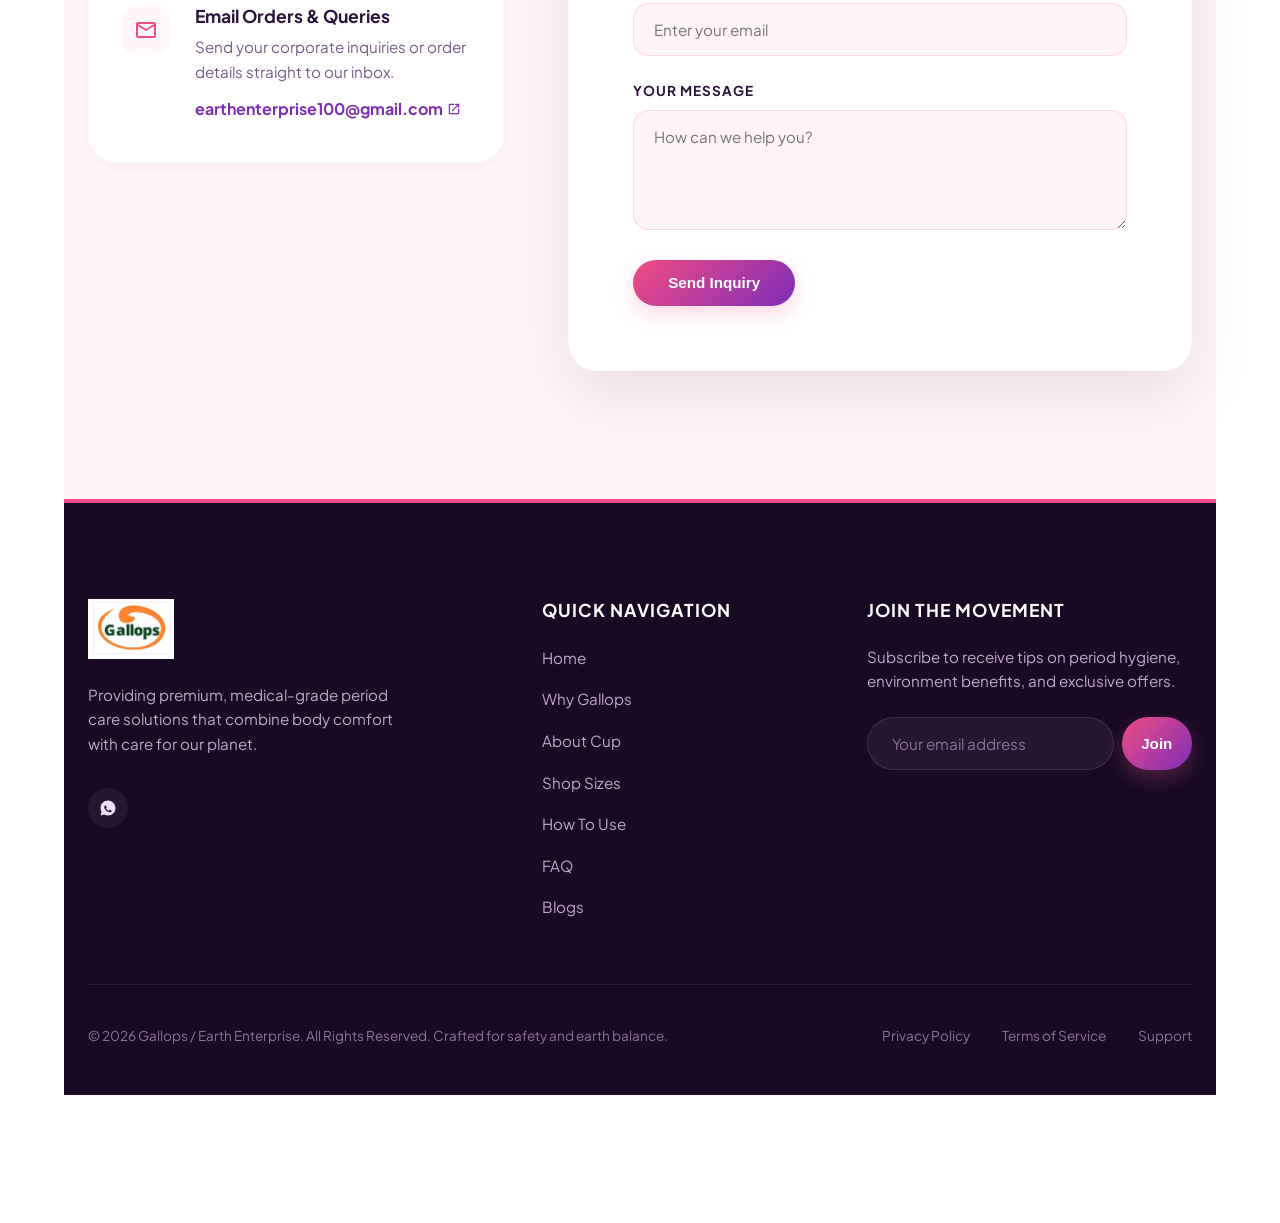
==== commit 91f61225: "Update product price to Rs. 399 on homepage and order page" ====
--- a/index.html
+++ b/index.html
@@ -153,9 +153,9 @@
           </div>
 
           <div class="product-price">
-            <span class="price-current">₹199<span class="price-shipping-note">+ Courier Charges</span></span>
+            <span class="price-current">₹399<span class="price-shipping-note">+ Courier Charges</span></span>
             <span class="price-original">₹599</span>
-            <span class="price-tag">80% OFF</span>
+            <span class="price-tag">33% OFF</span>
           </div>
 
           <p class="product-description">Say goodbye to dry spells, plastic waste, and odor. The Gallops menstrual cup
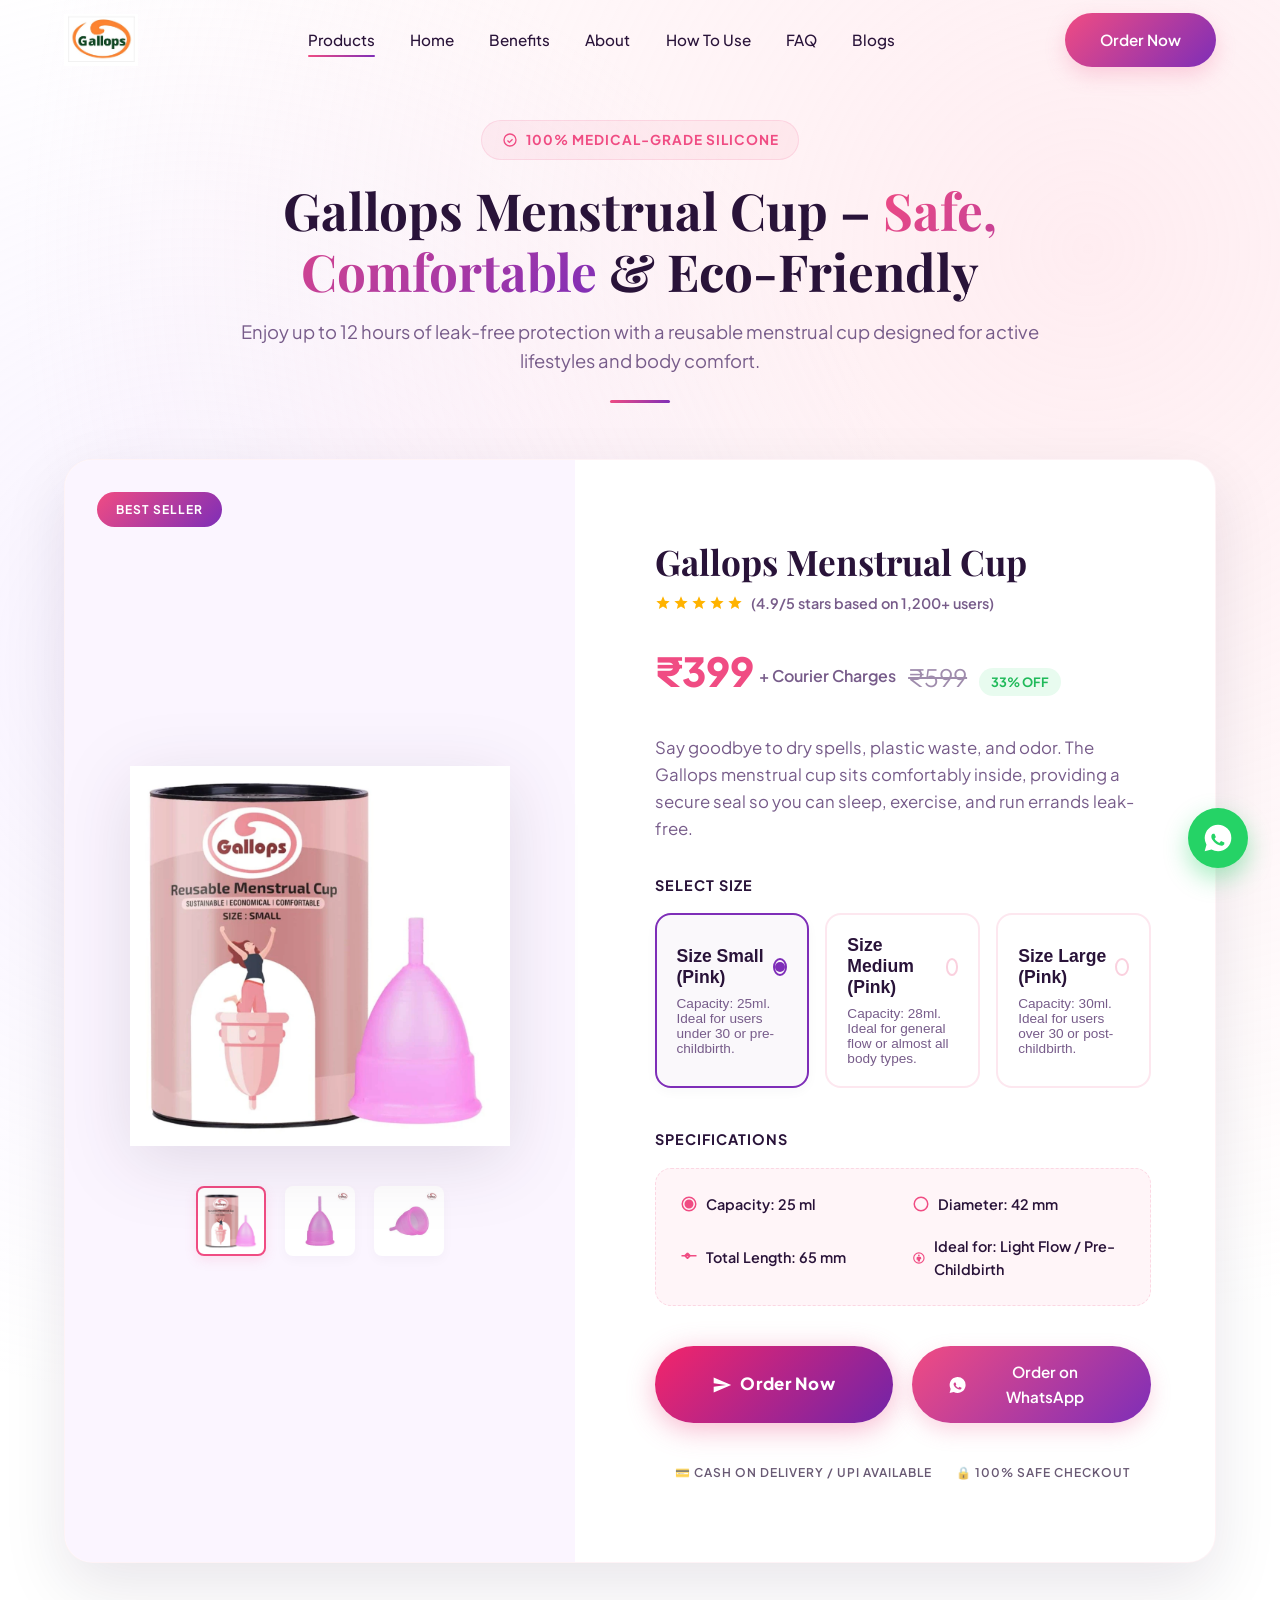
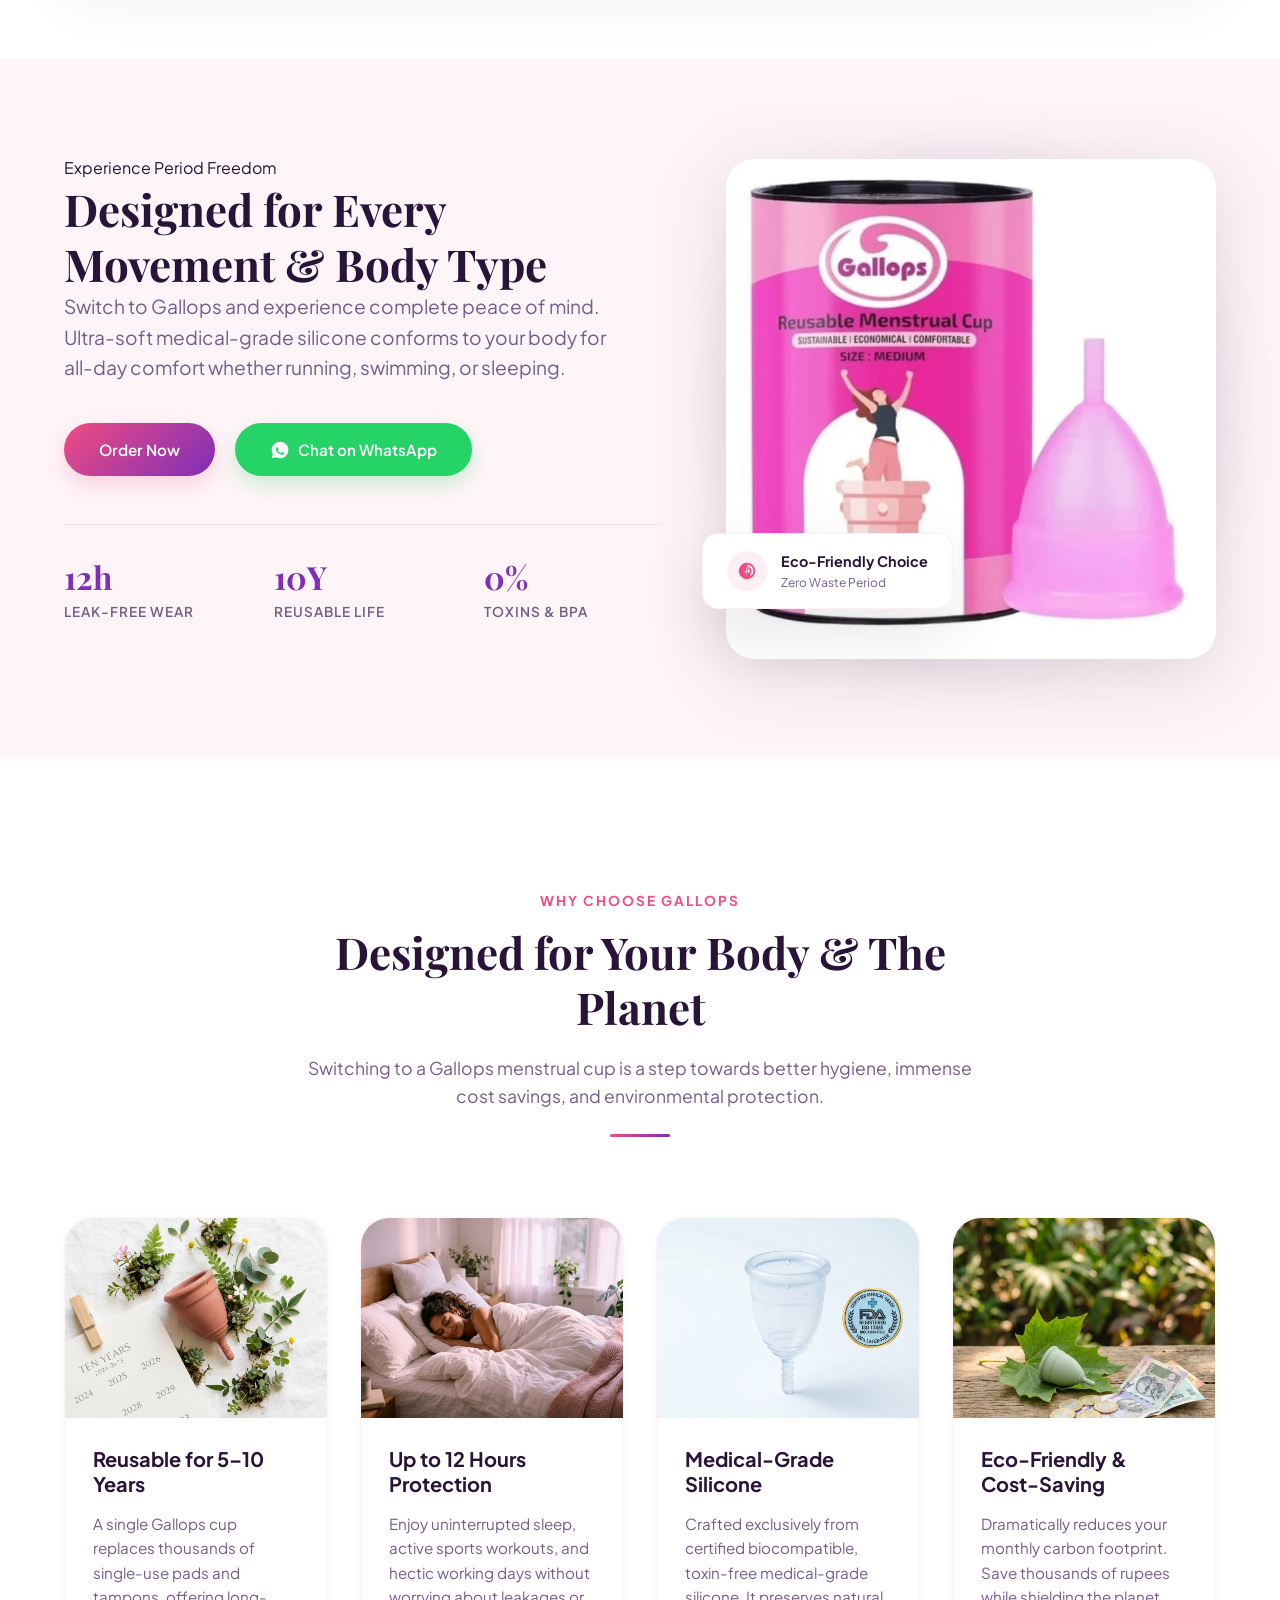
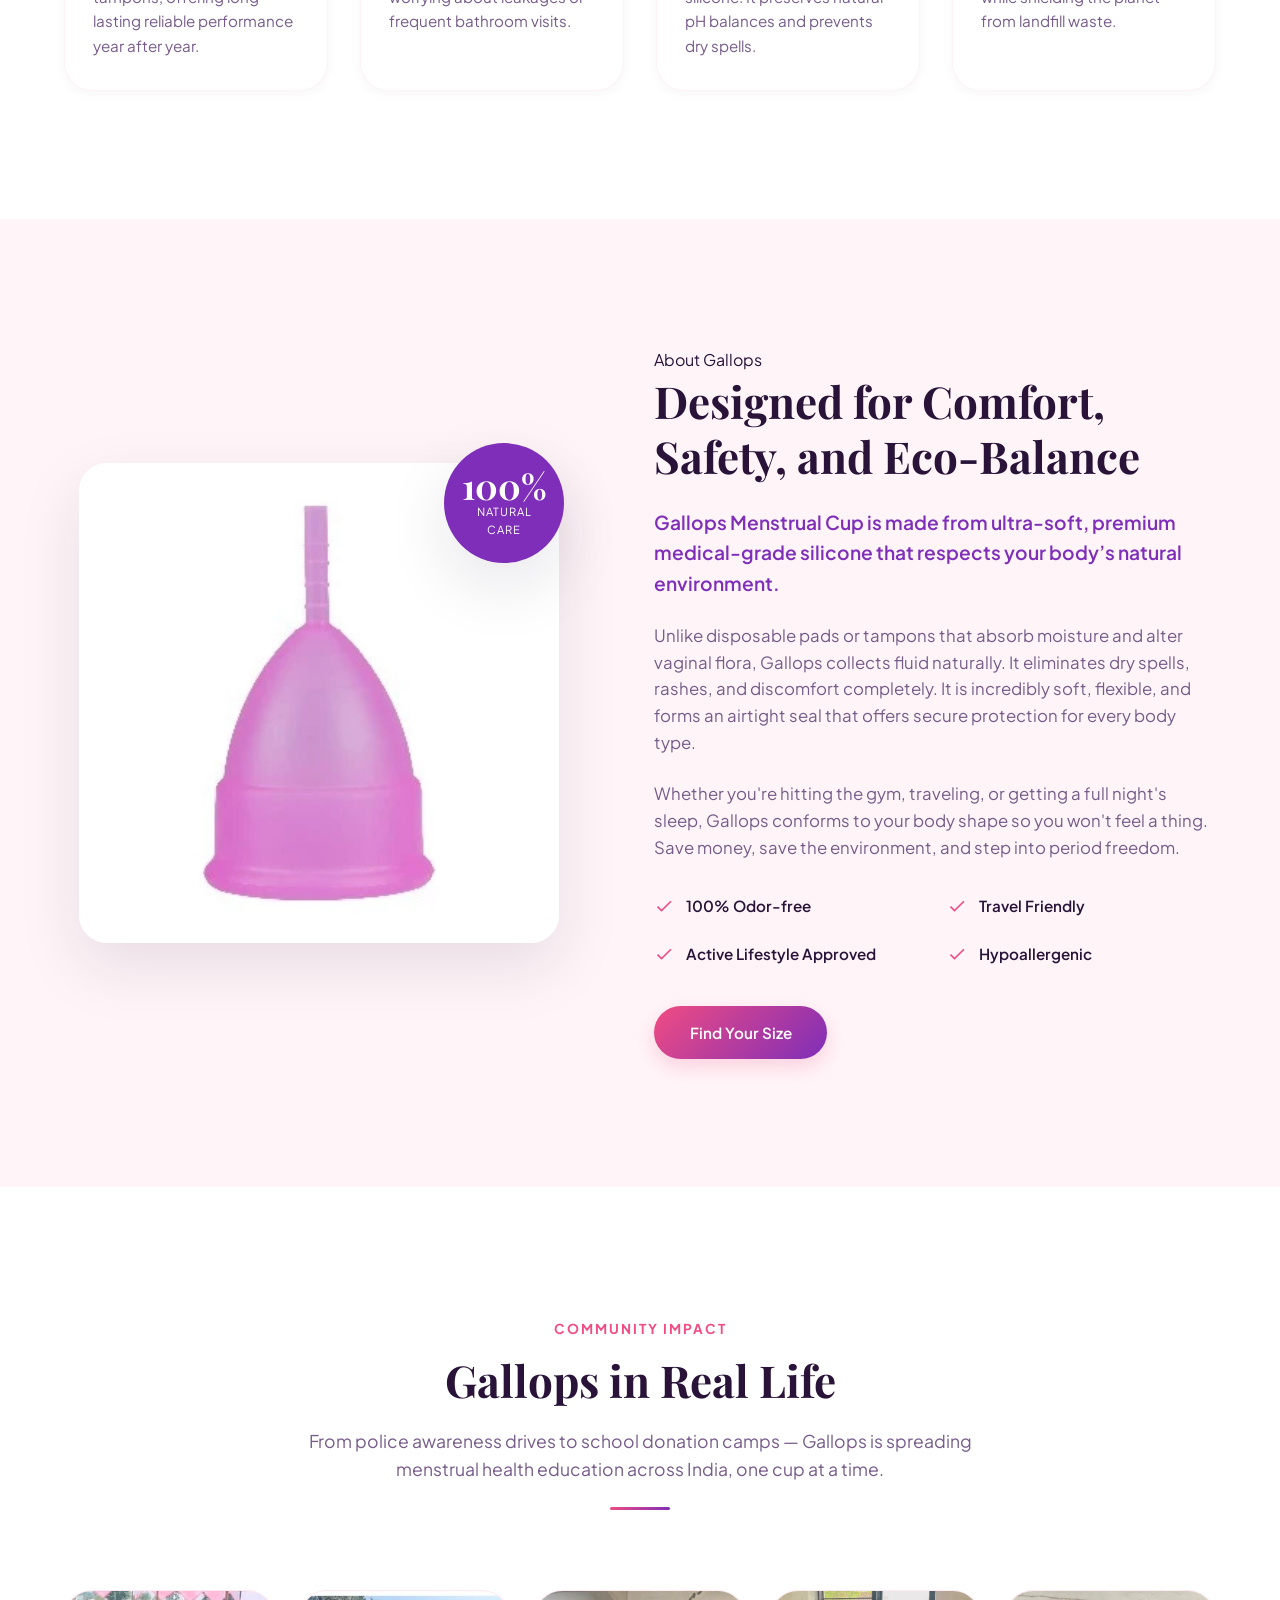
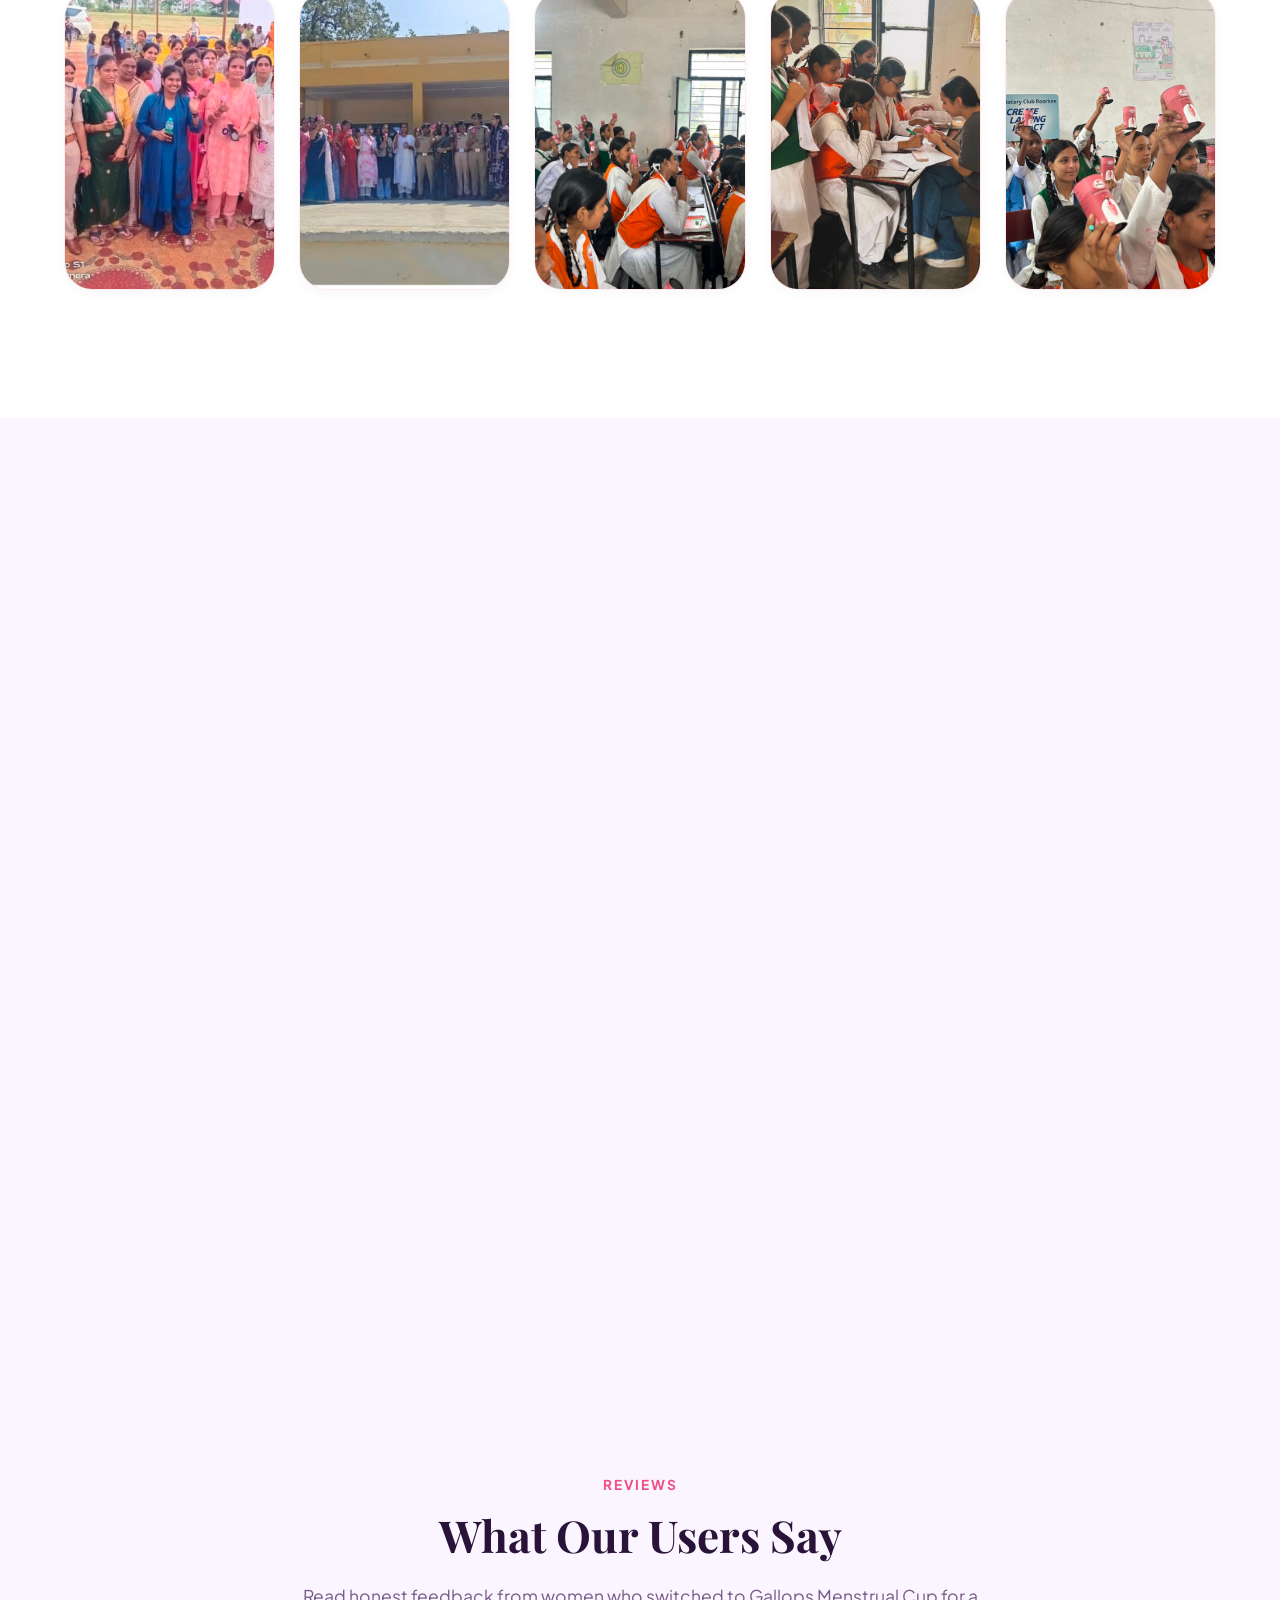
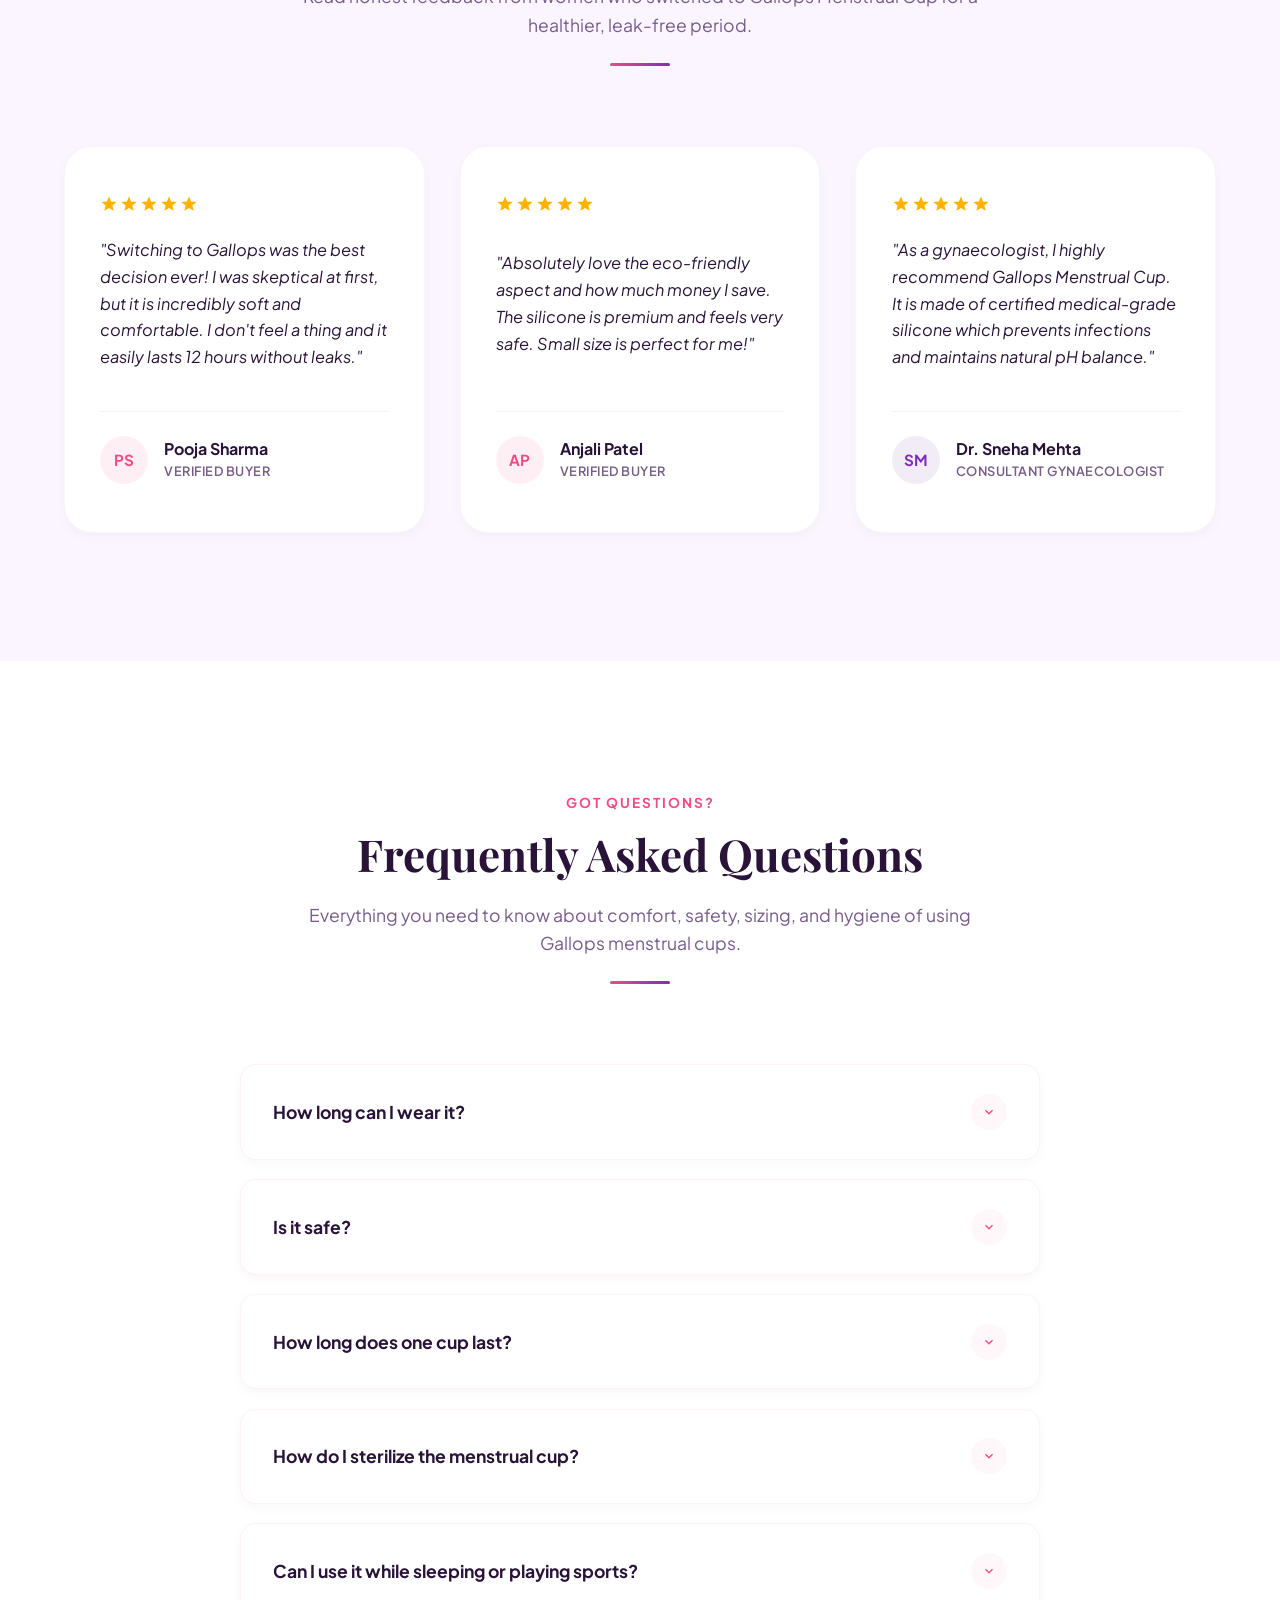
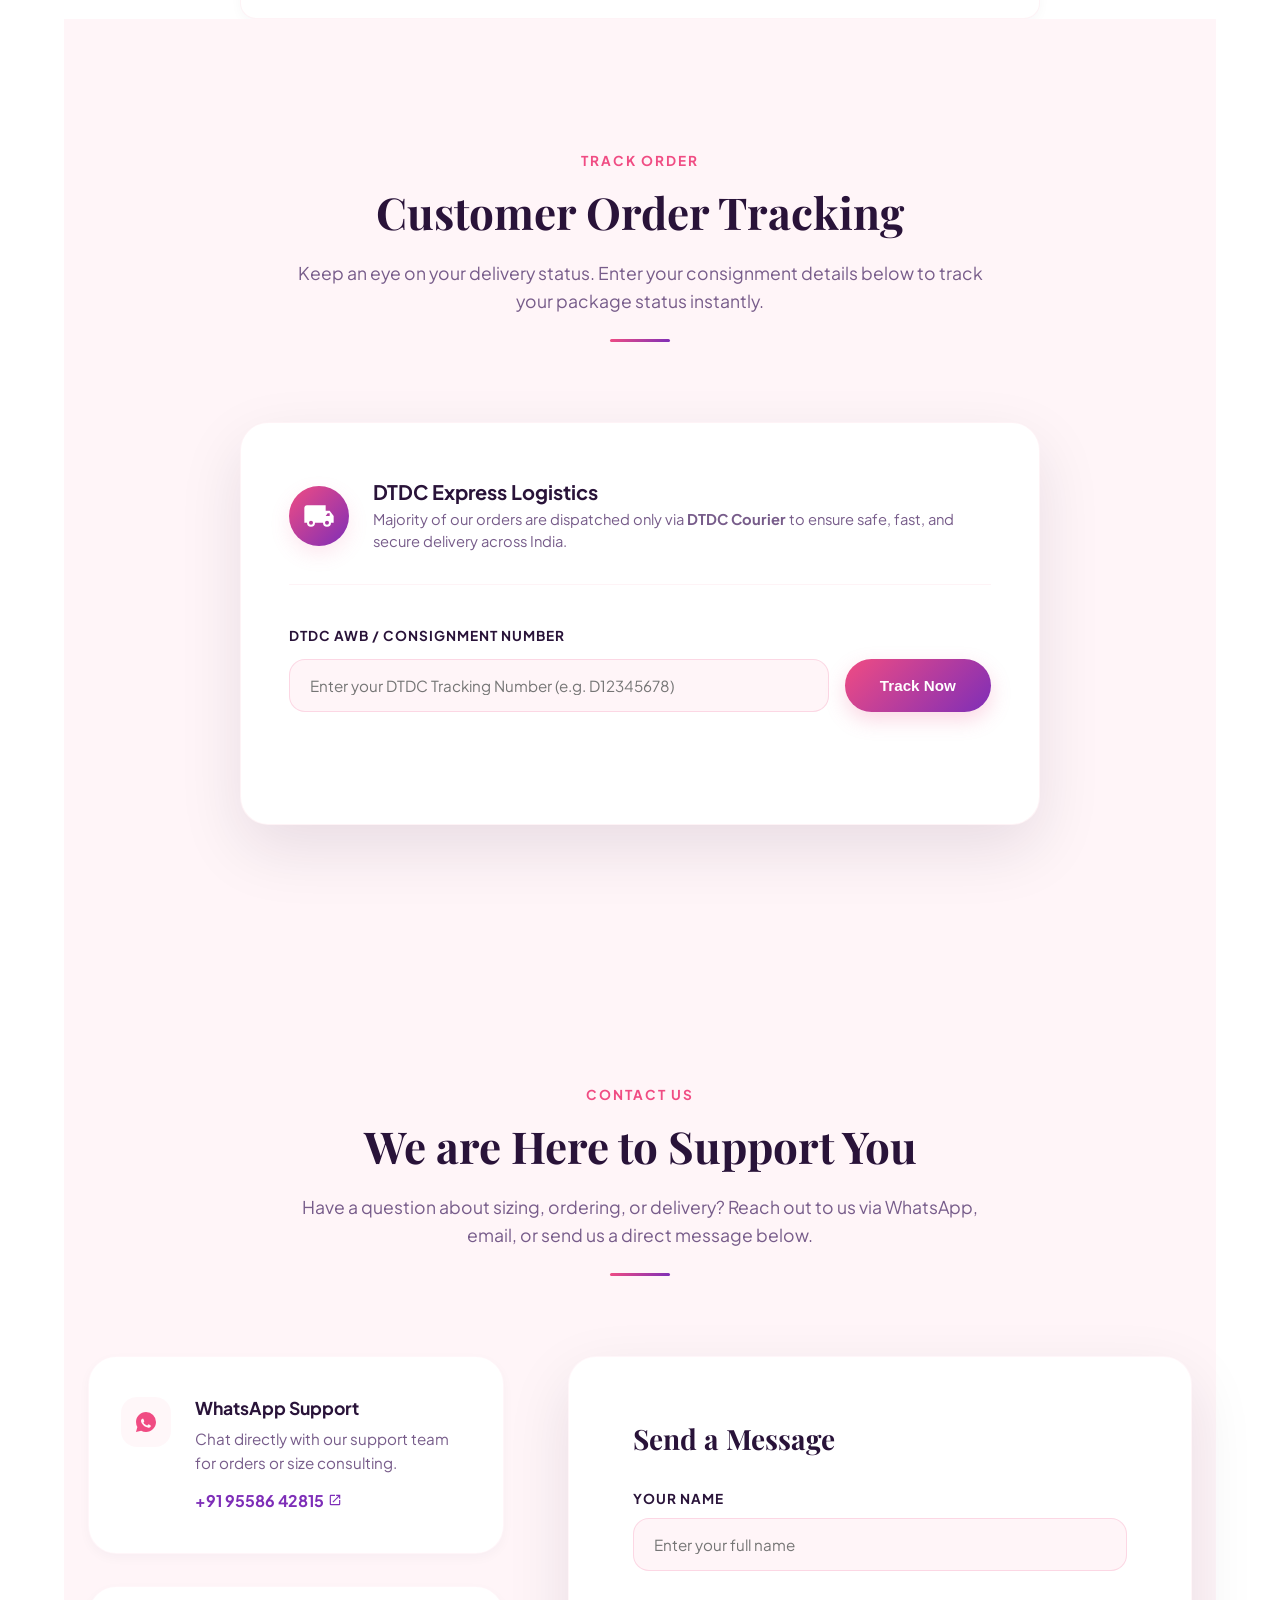
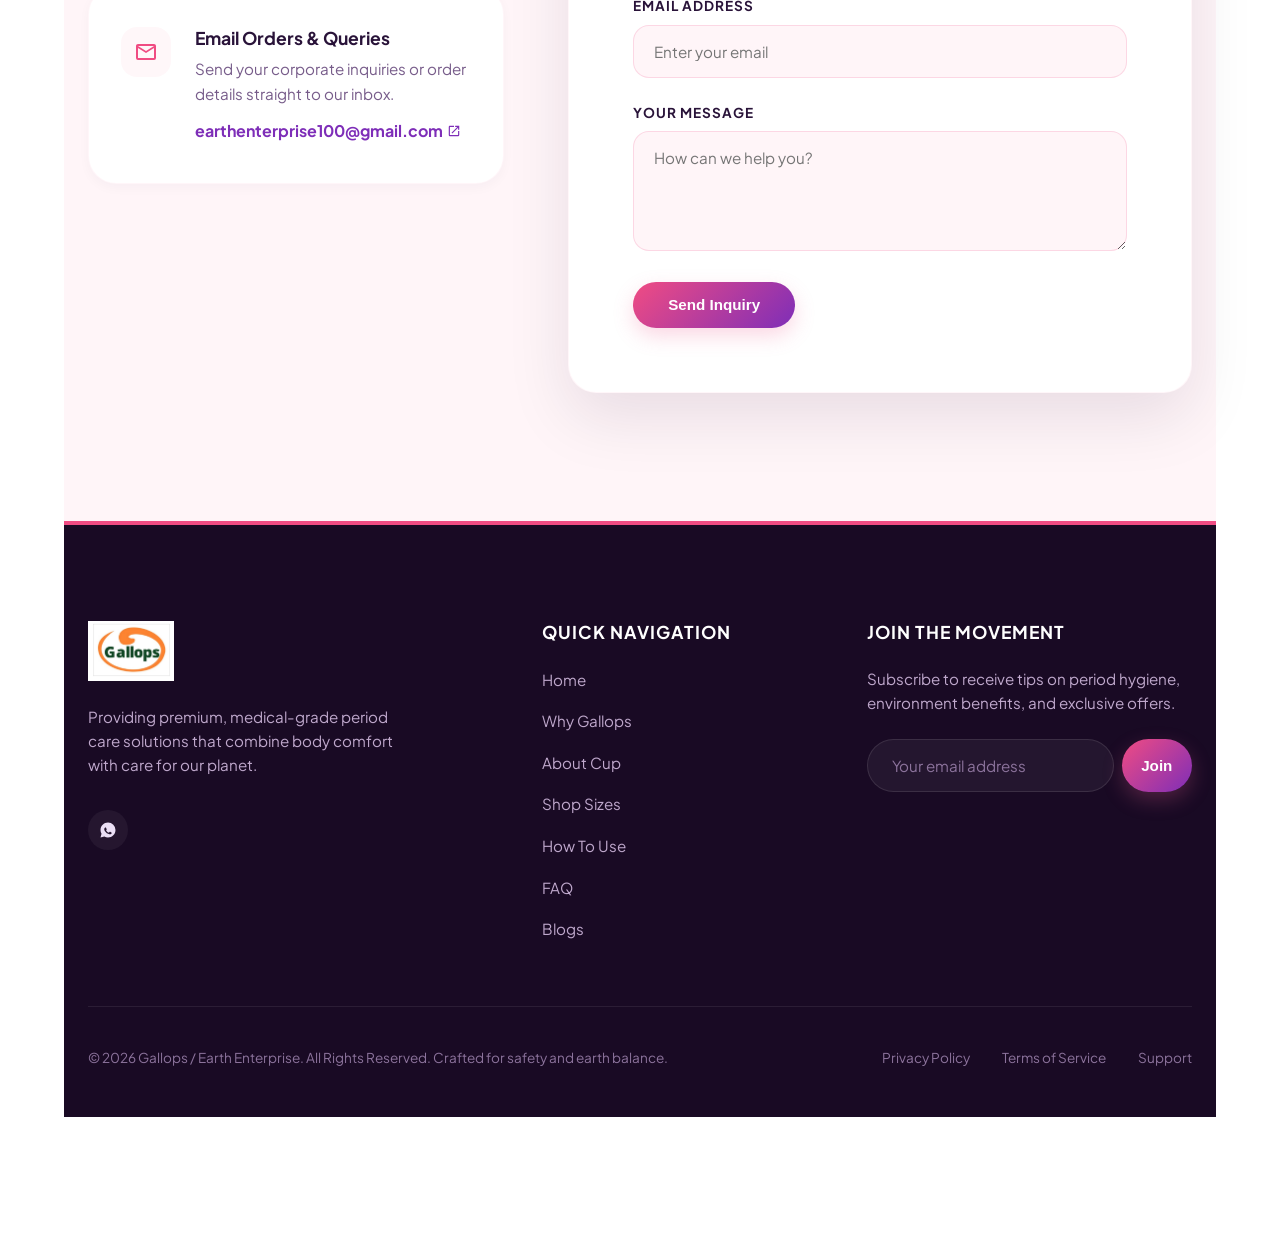
==== commit b0bb3ebc: "Remove Email Order button from product actions and checkout page" ====
--- a/index.html
+++ b/index.html
@@ -243,14 +243,6 @@
                 </svg>
                 Order on WhatsApp
               </a>
-              <a href="mailto:earthenterprise100@gmail.com?subject=Gallops%20Menstrual%20Cup%20Order%20Inquiry"
-                class="btn btn-secondary">
-                <svg xmlns="http://www.w3.org/2000/svg" viewBox="0 0 24 24" width="20" height="20" fill="currentColor">
-                  <path
-                    d="M20,4H4C2.89,4 2,4.89 2,6V18A2,2 0 0,0 4,20H20A2,2 0 0,0 22,18V6C22,4.89 21.1,4 20,4M20,6L12,11L4,6H20M20,18H4V8L12,13L20,8V18Z" />
-                </svg>
-                Email Order
-              </a>
             </div>
 
             <div class="payment-badge-row">
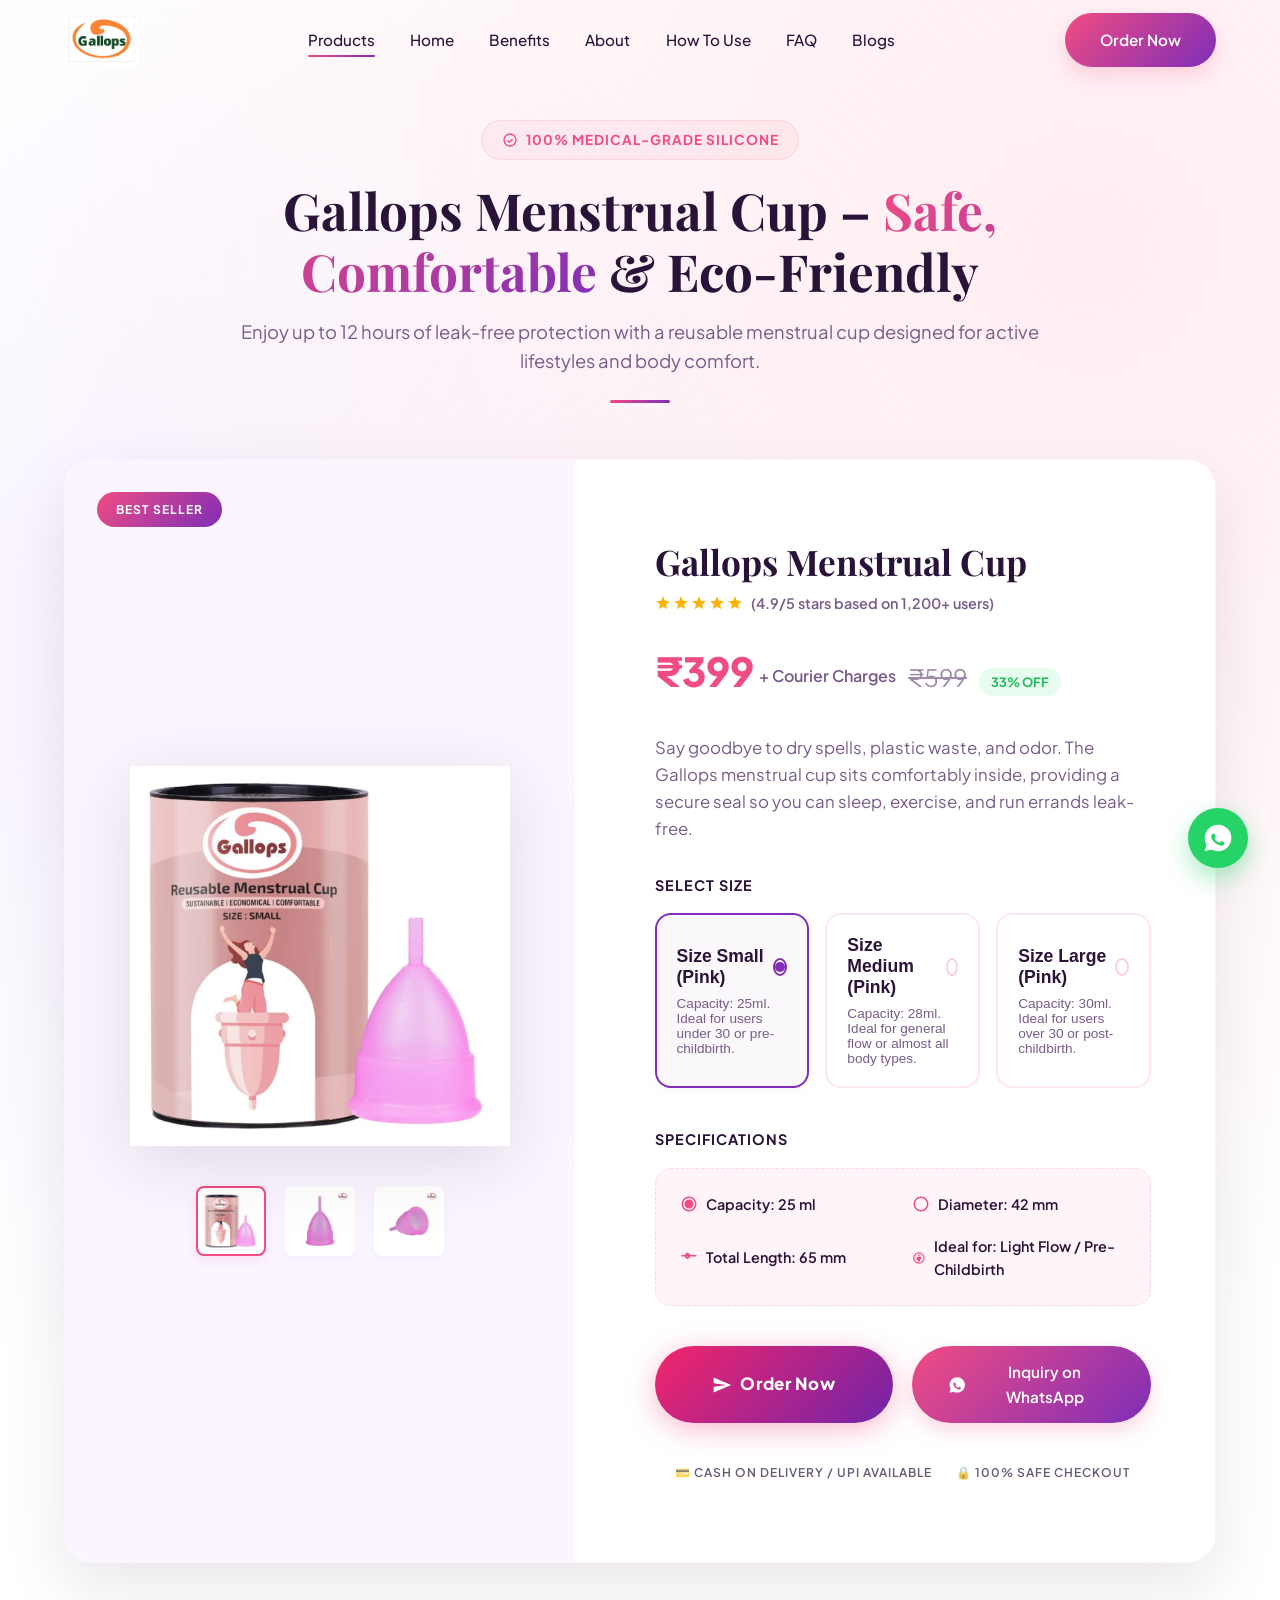
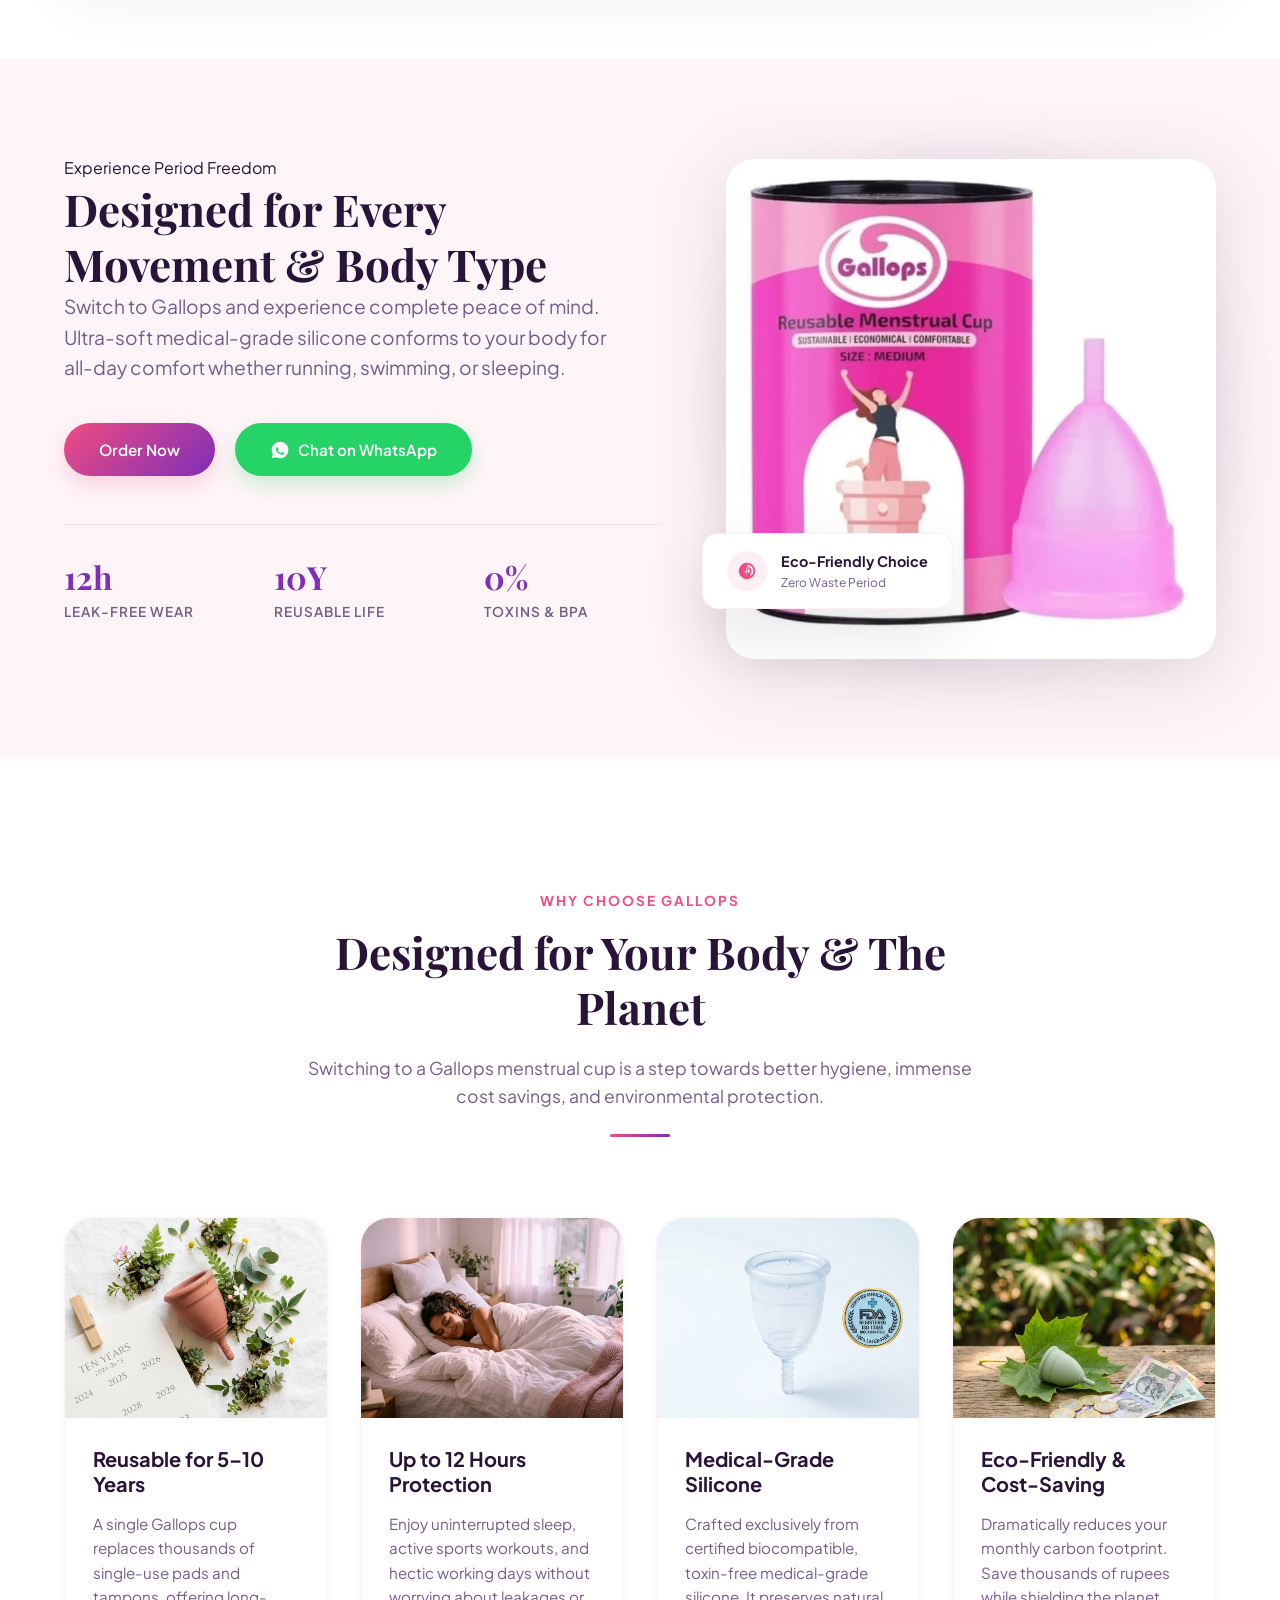
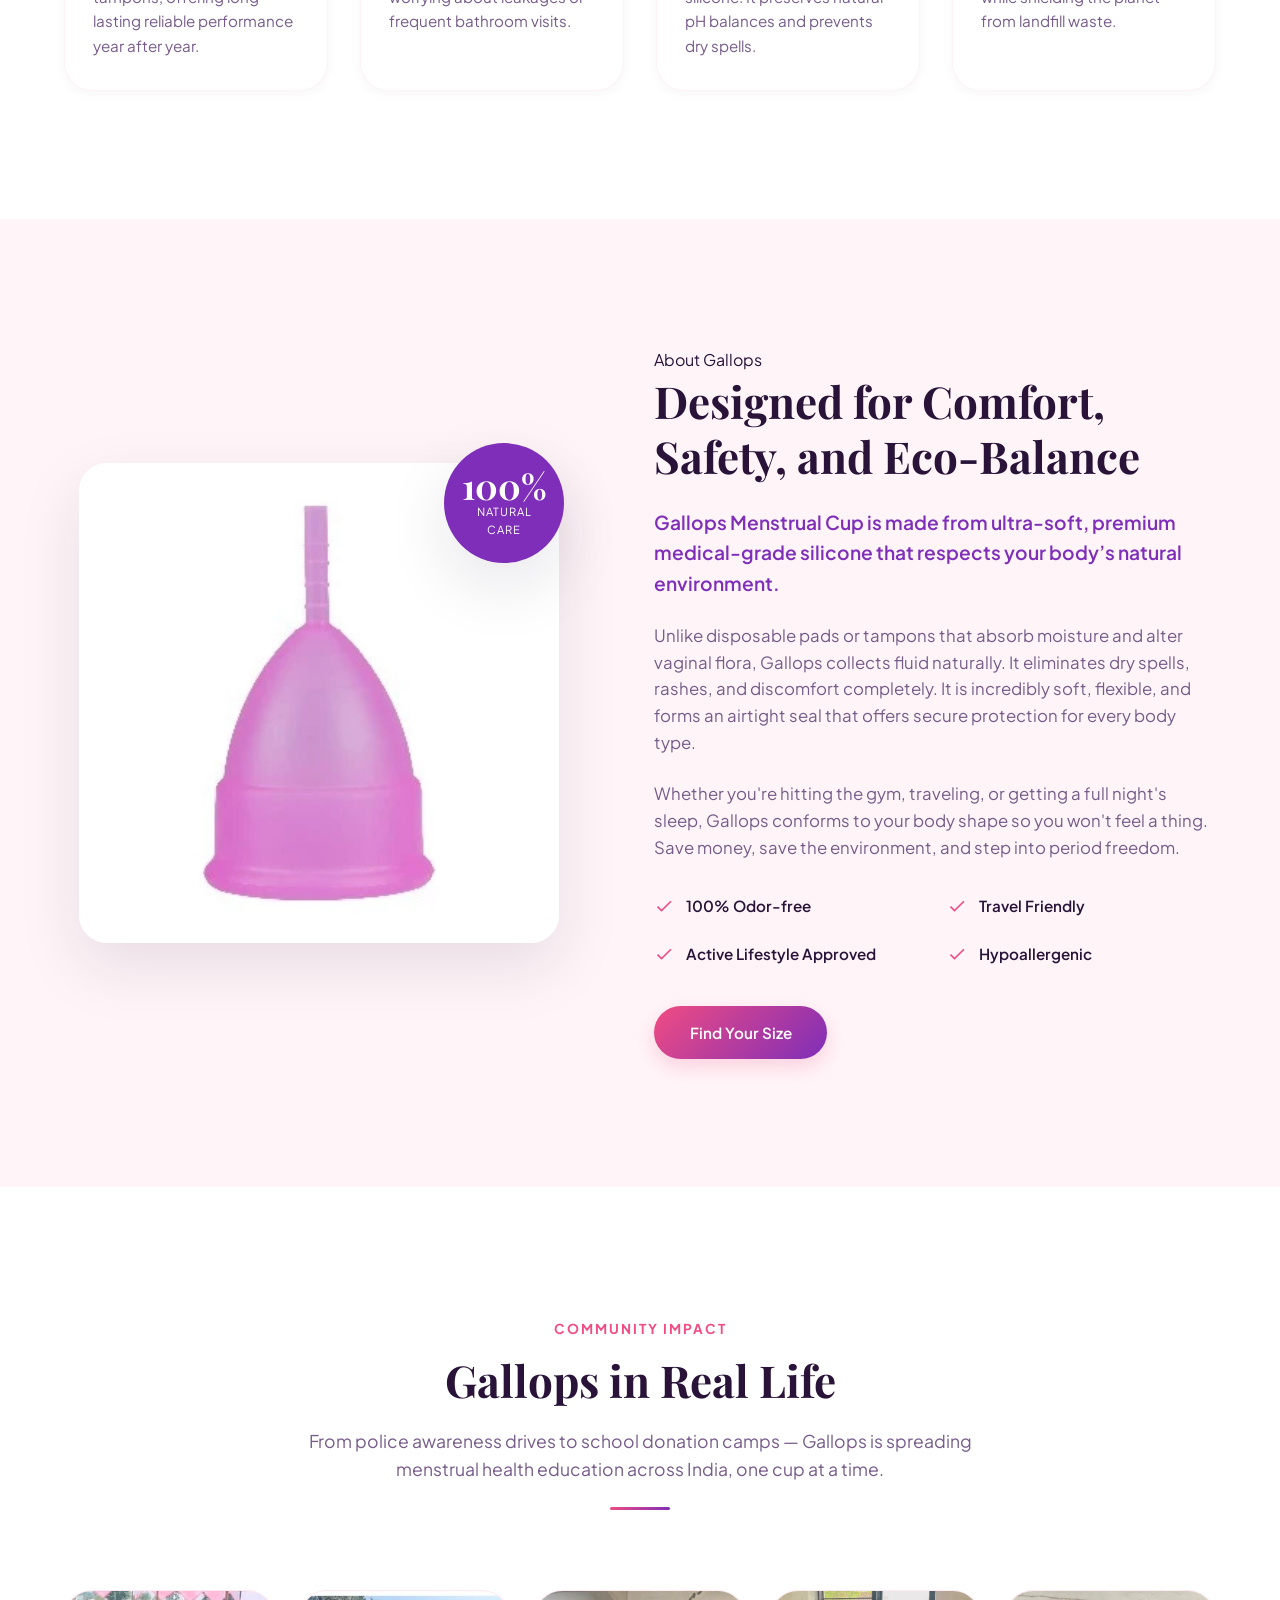
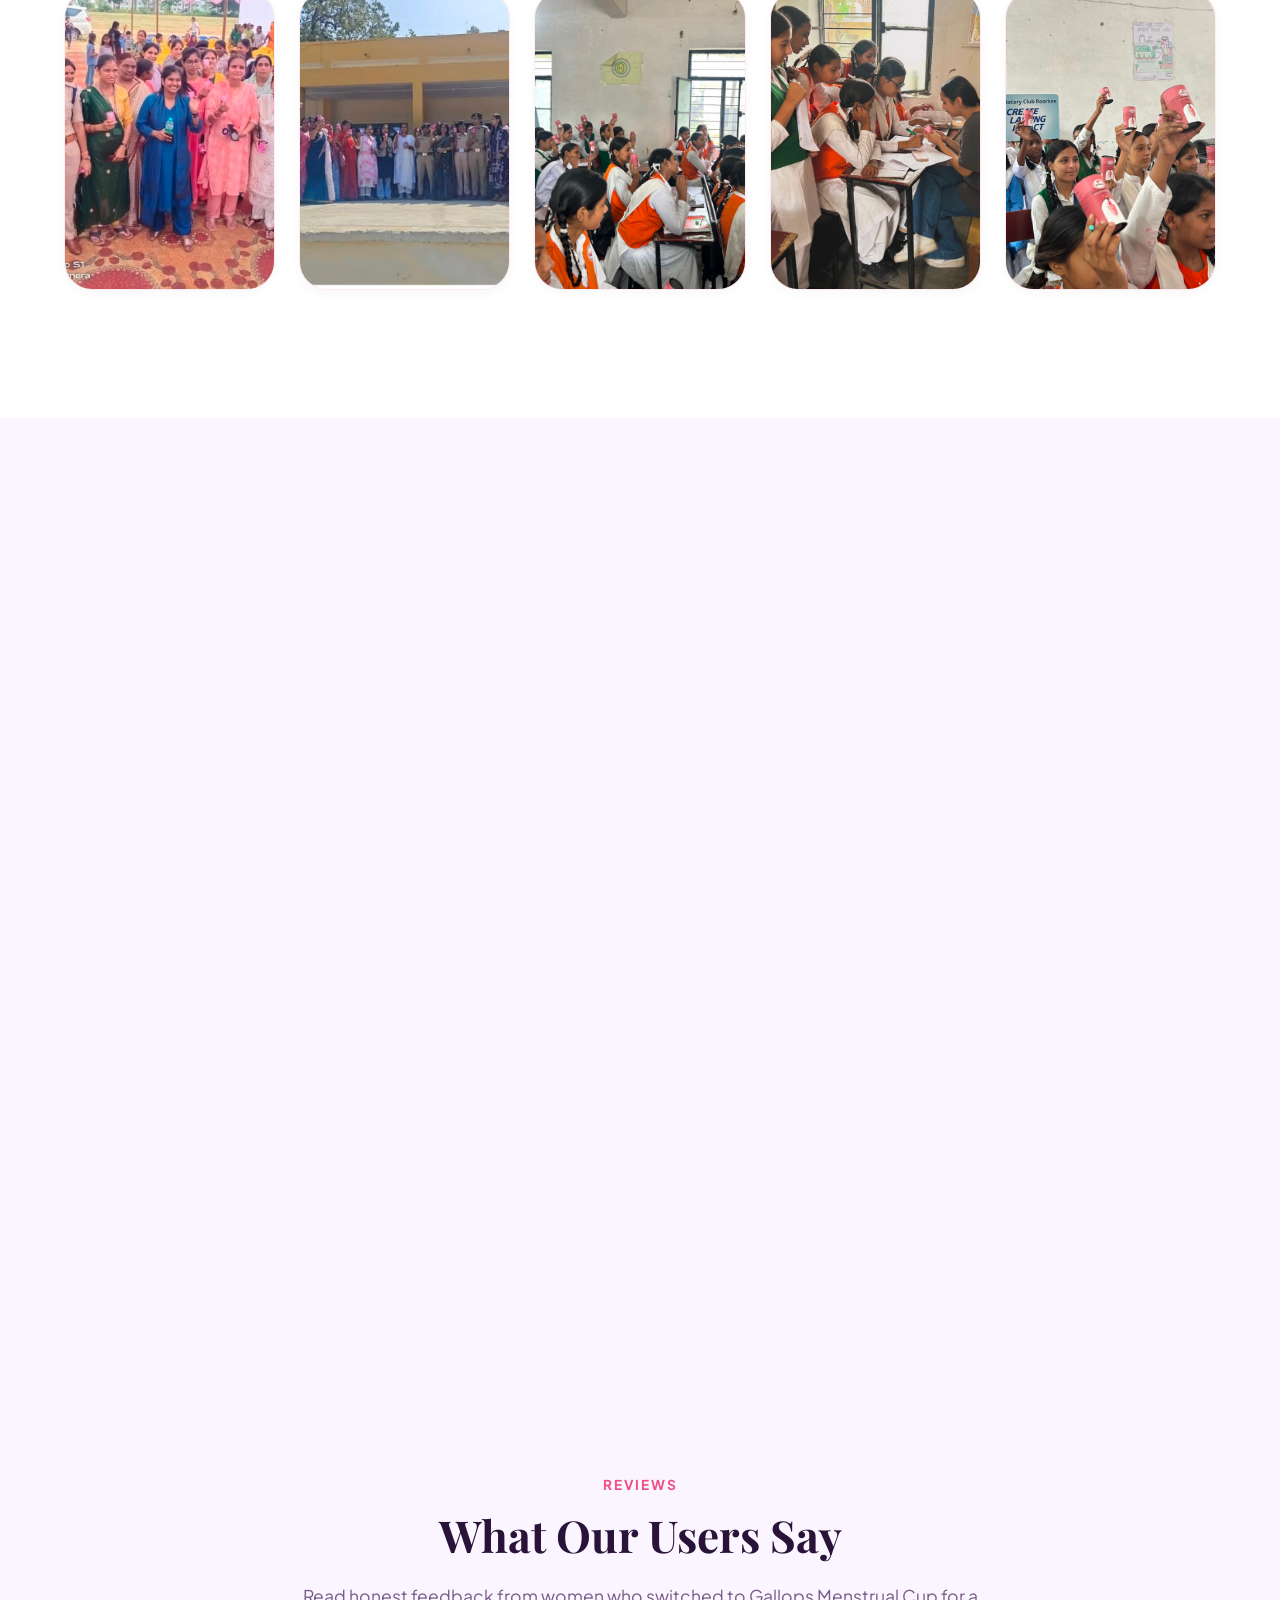
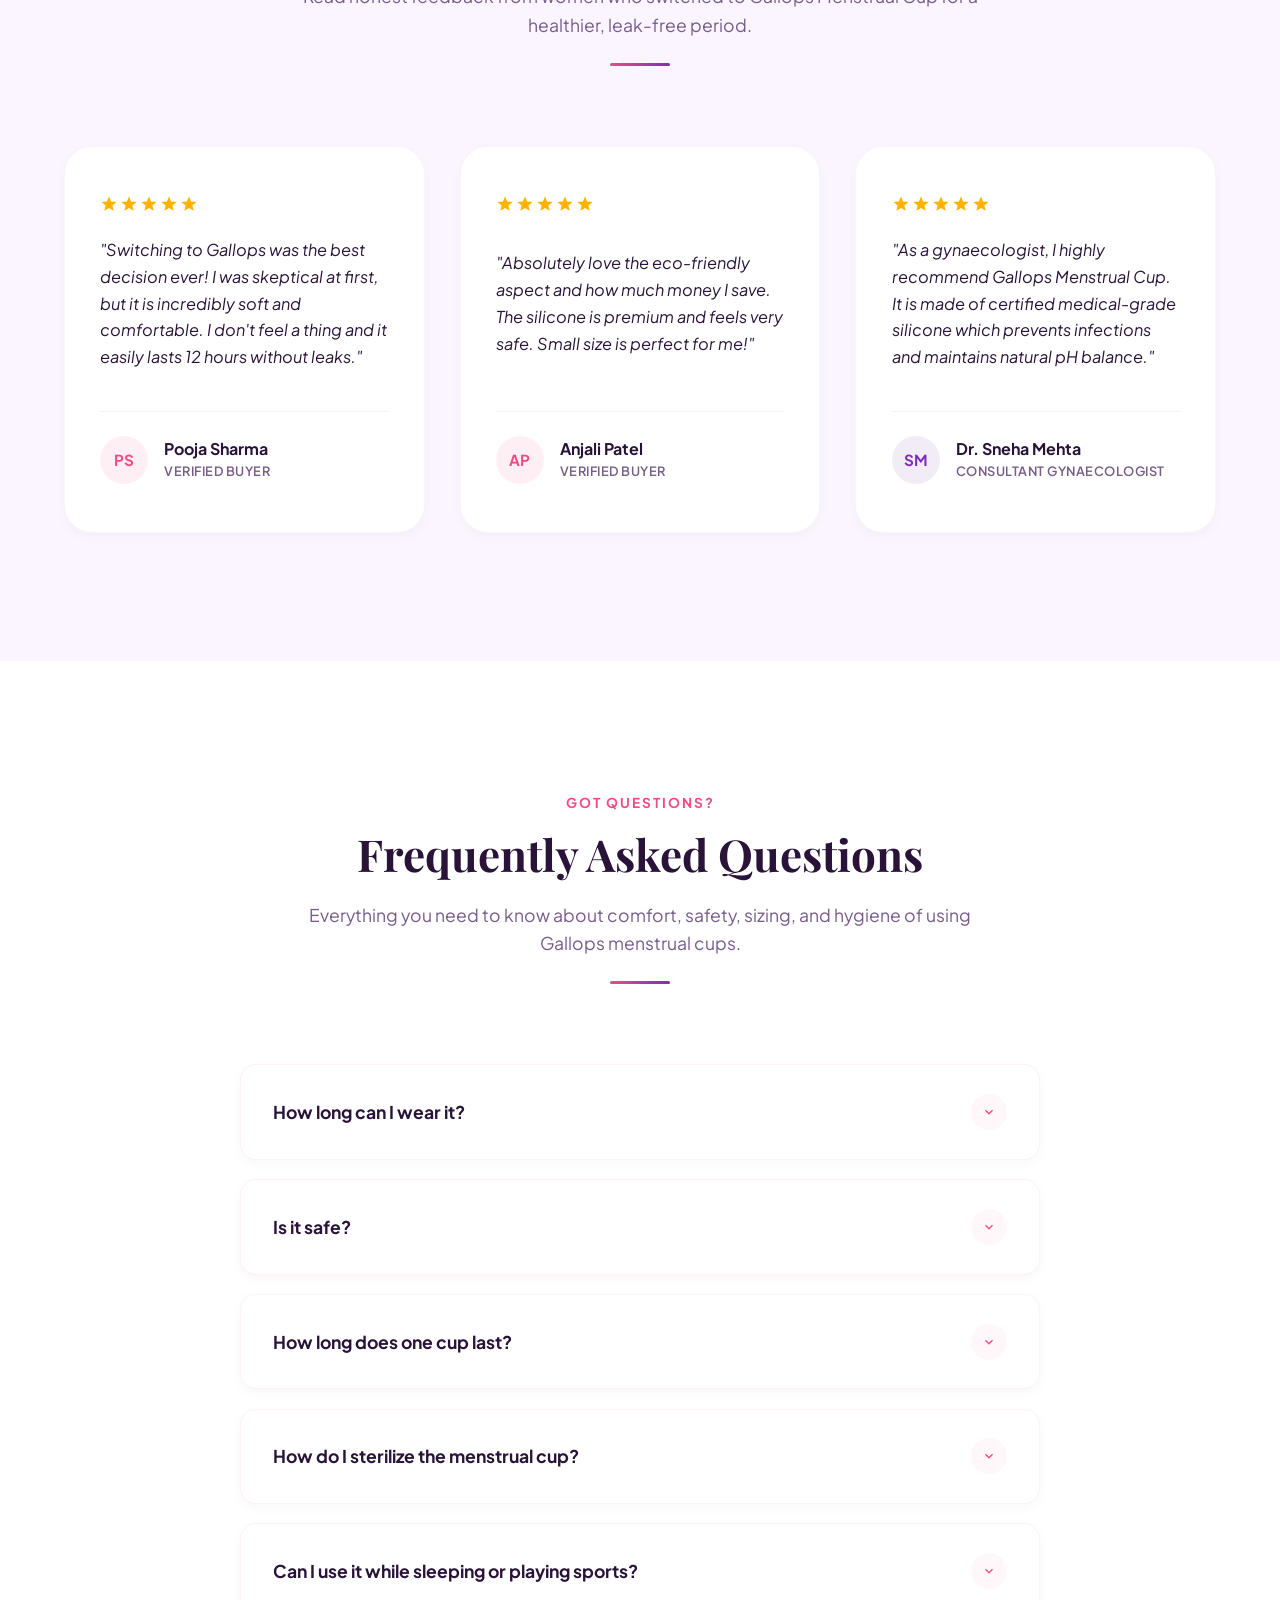
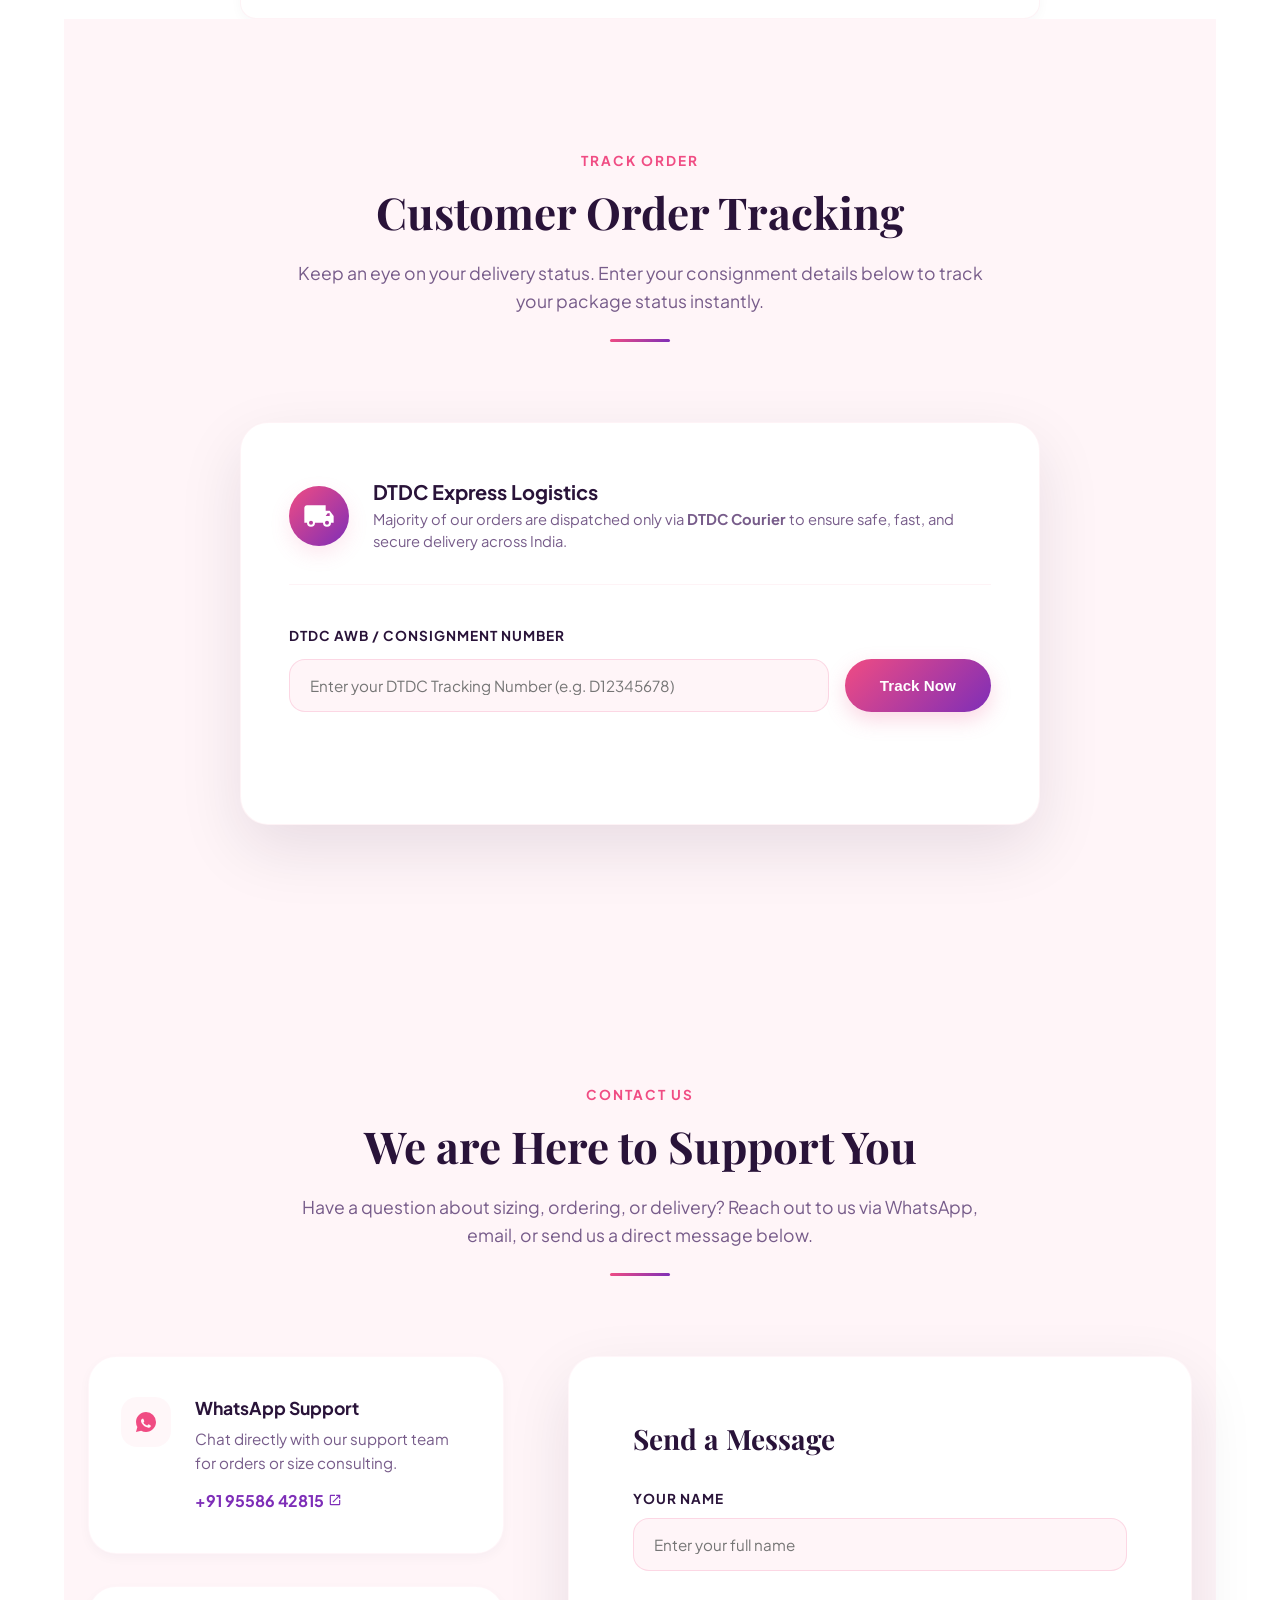
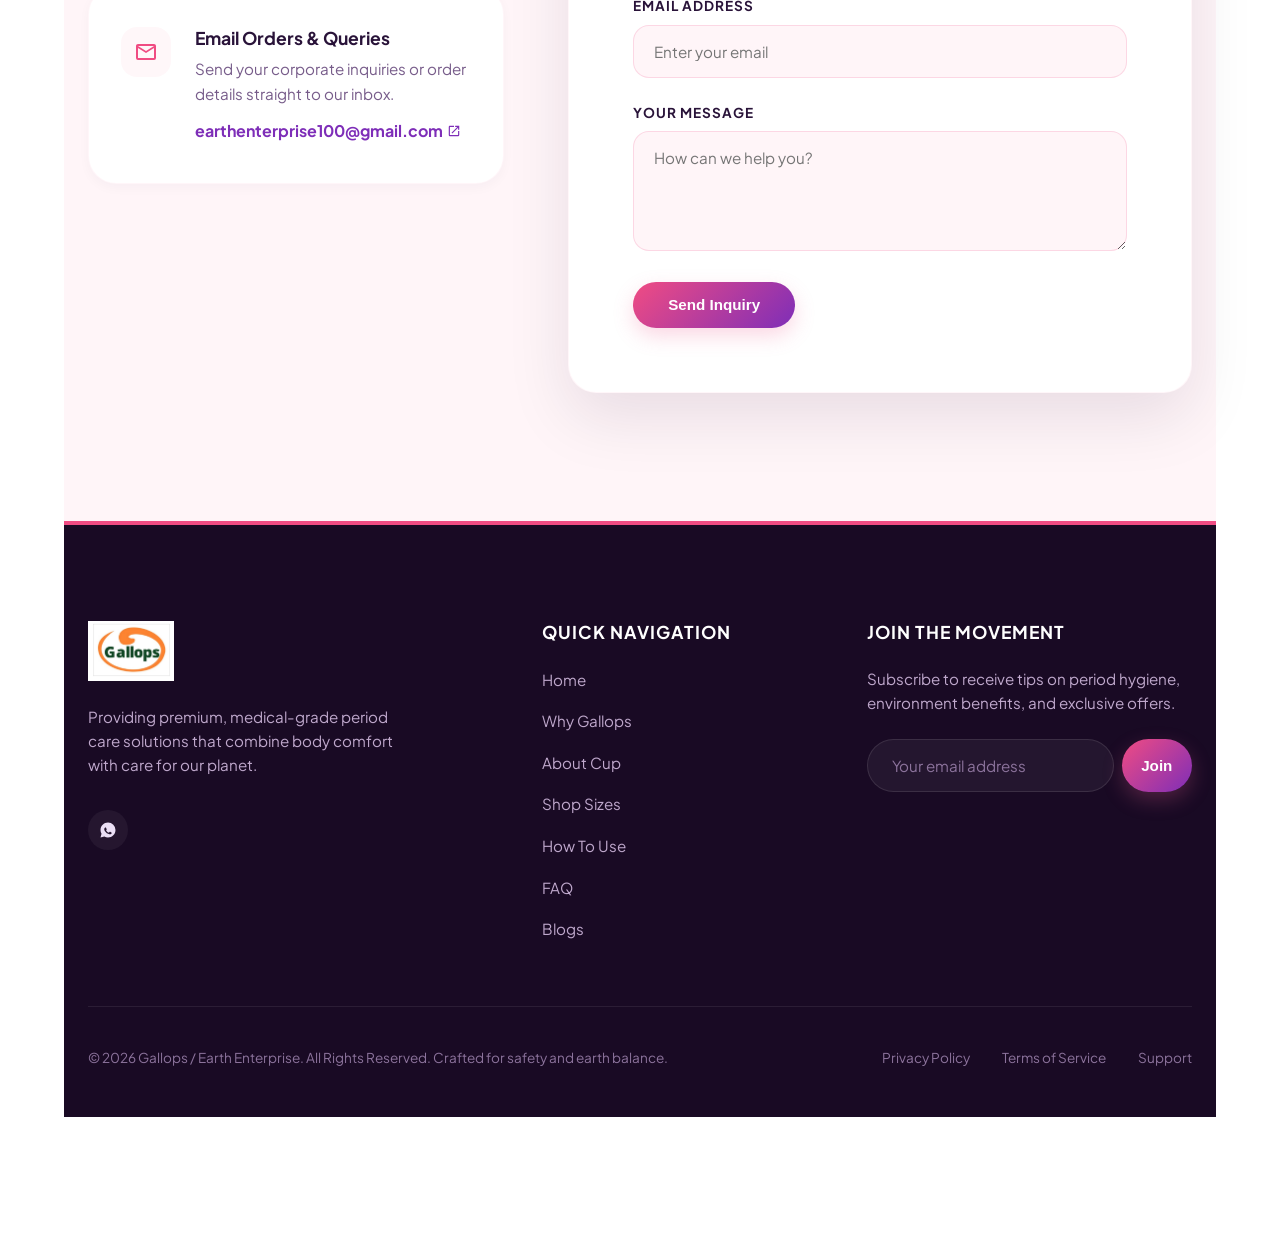
==== commit ed4efe69: "Change WhatsApp button text to Inquiry on WhatsApp" ====
--- a/index.html
+++ b/index.html
@@ -241,7 +241,7 @@
                   <path
                     d="M12.012 2c-5.506 0-9.989 4.478-9.99 9.984a9.96 9.96 0 0 0 1.335 4.993L2 22l5.13-1.347a9.96 9.96 0 0 0 4.88 1.277h.005c5.505 0 9.988-4.478 9.99-9.985A9.97 9.97 0 0 0 12.012 2zm4.957 14.22c-.274.774-1.397 1.428-1.923 1.517-.457.078-.992.117-2.907-.639-2.45-.967-4.009-3.414-4.132-3.574-.12-.16-.991-1.294-.991-2.468 0-1.175.617-1.75.836-1.99.223-.242.484-.301.644-.301.163 0 .323.001.464.007.149.006.347-.057.542.404.201.477.689 1.652.75 1.773.06.12.101.26.021.42-.081.162-.121.26-.242.399-.12.141-.253.315-.361.424-.12.12-.246.252-.106.49.141.242.626 1.017 1.341 1.646.923.811 1.699 1.062 1.94 1.183.241.12.383.101.523-.061.141-.162.604-.69.765-.927.162-.239.323-.201.543-.12.22.081 1.402.652 1.643.771.241.12.402.181.463.283.06.1.06.58-.214 1.354z" />
                 </svg>
-                Order on WhatsApp
+                Inquiry on WhatsApp
               </a>
             </div>
 
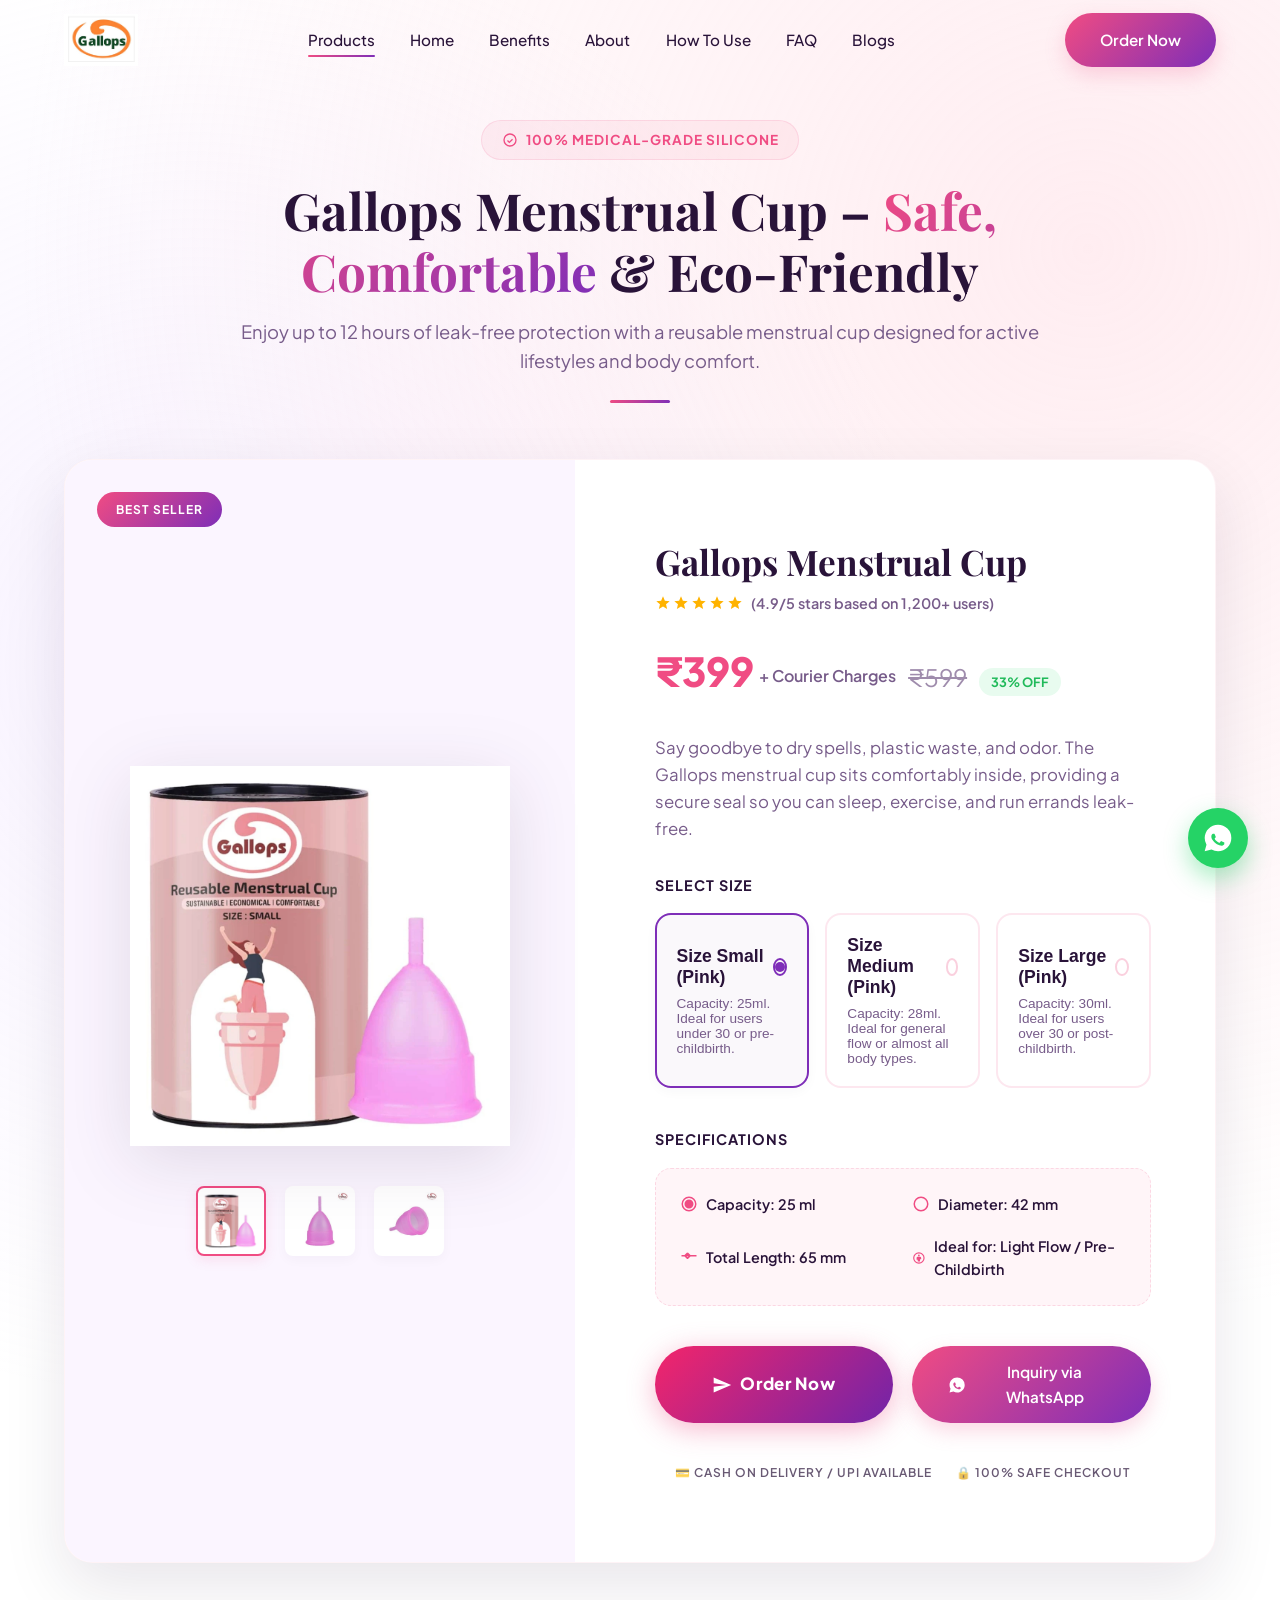
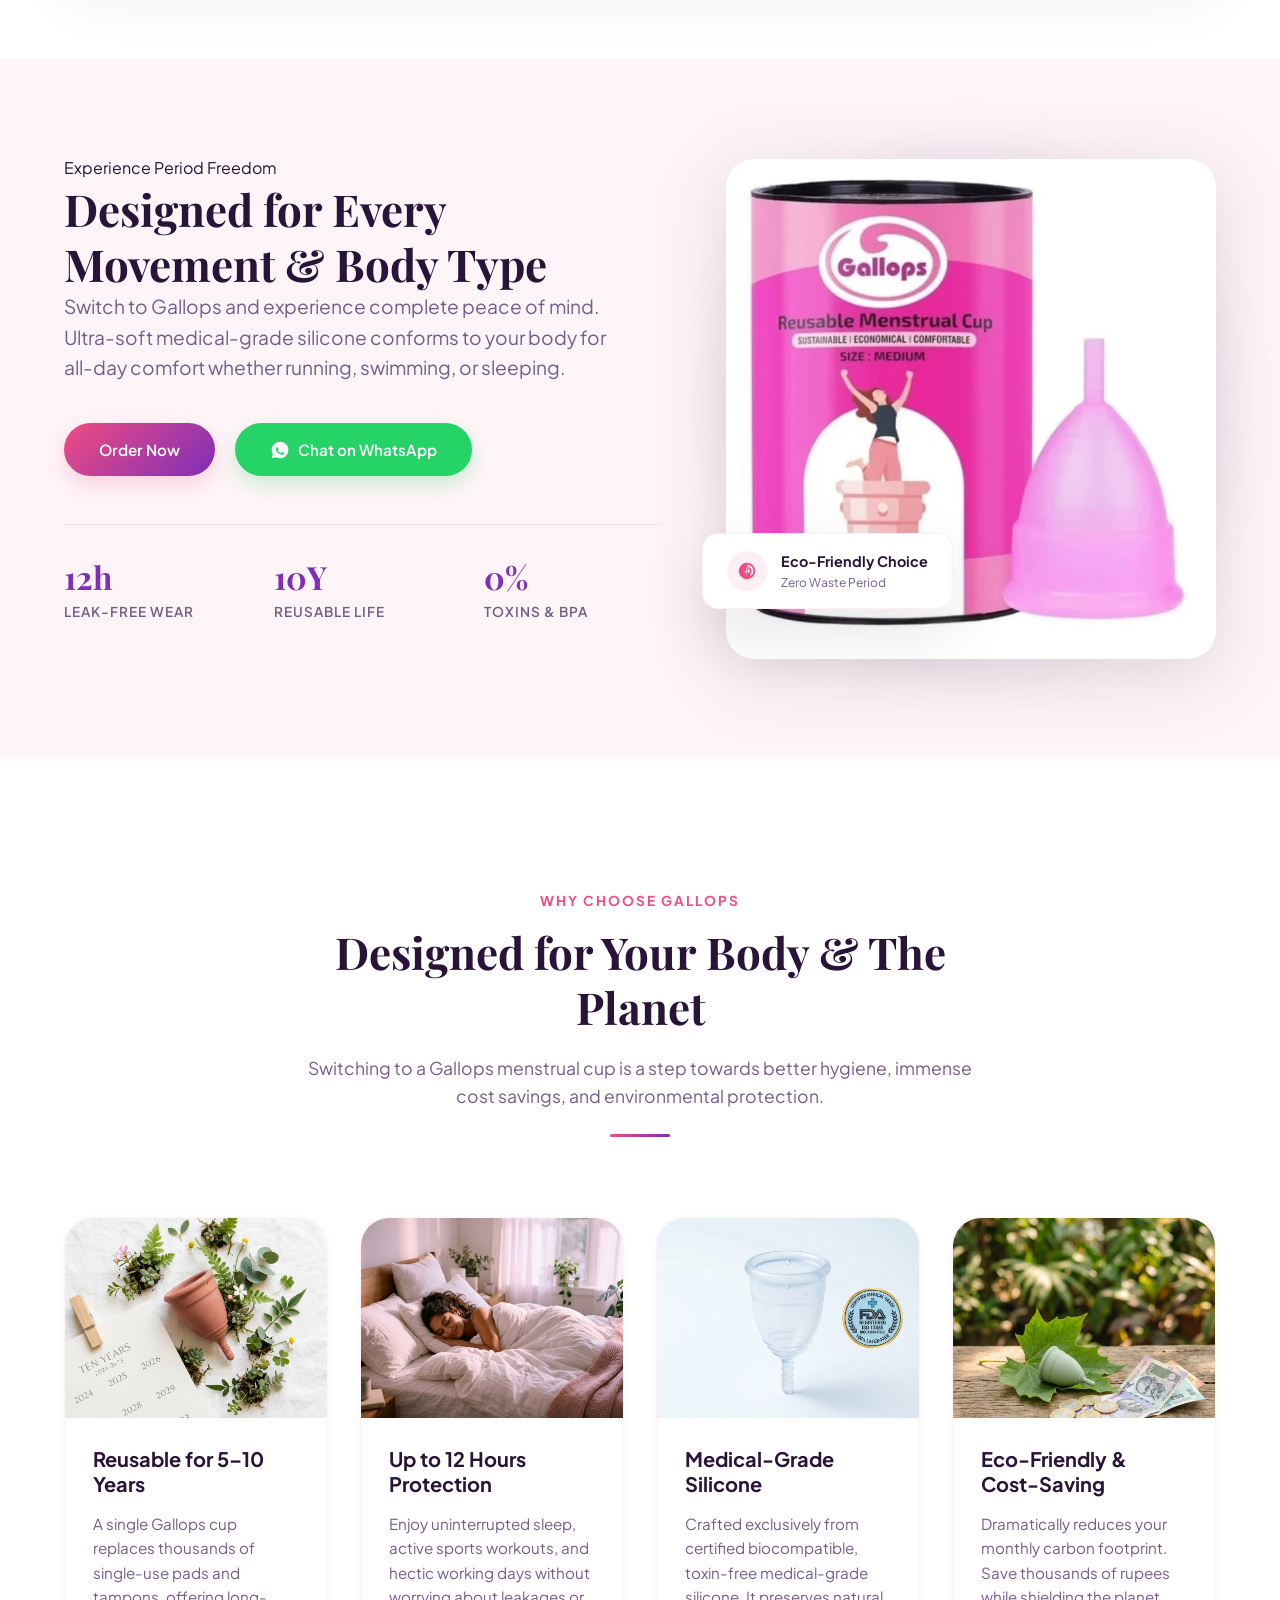
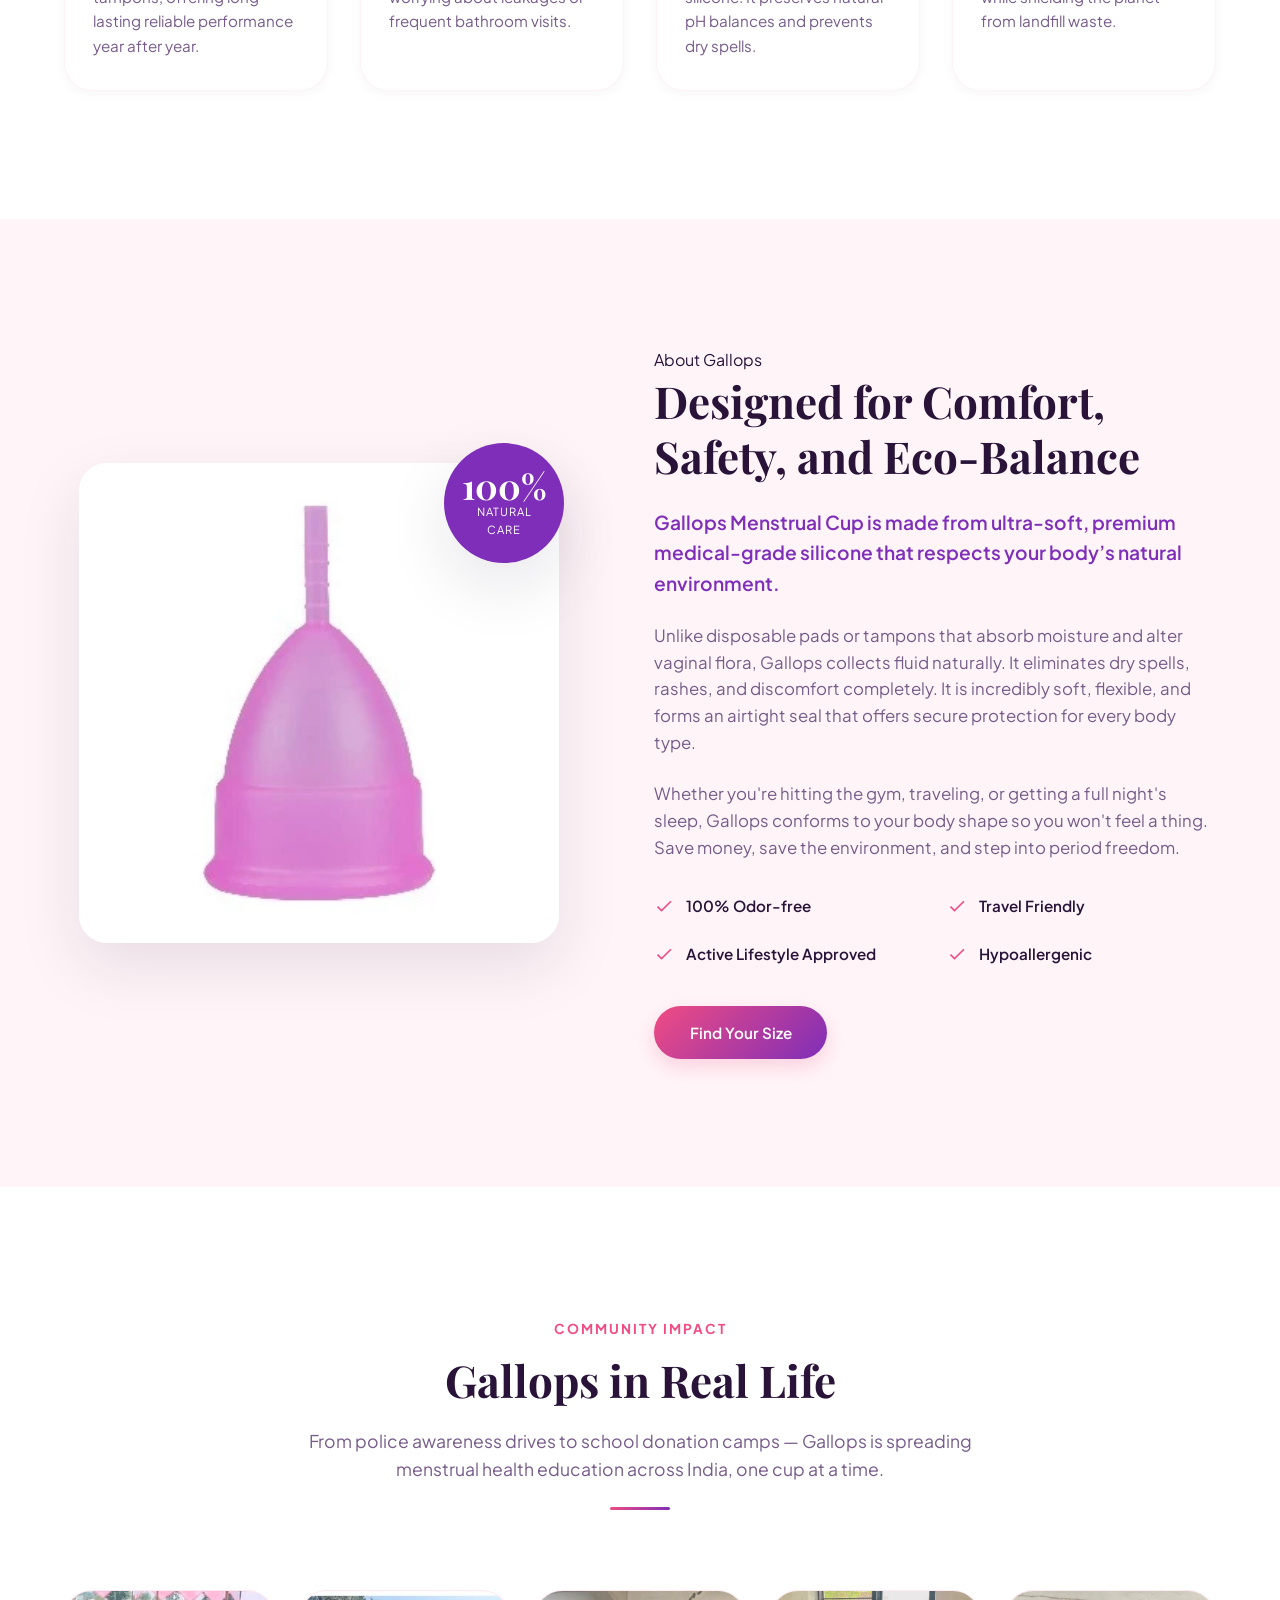
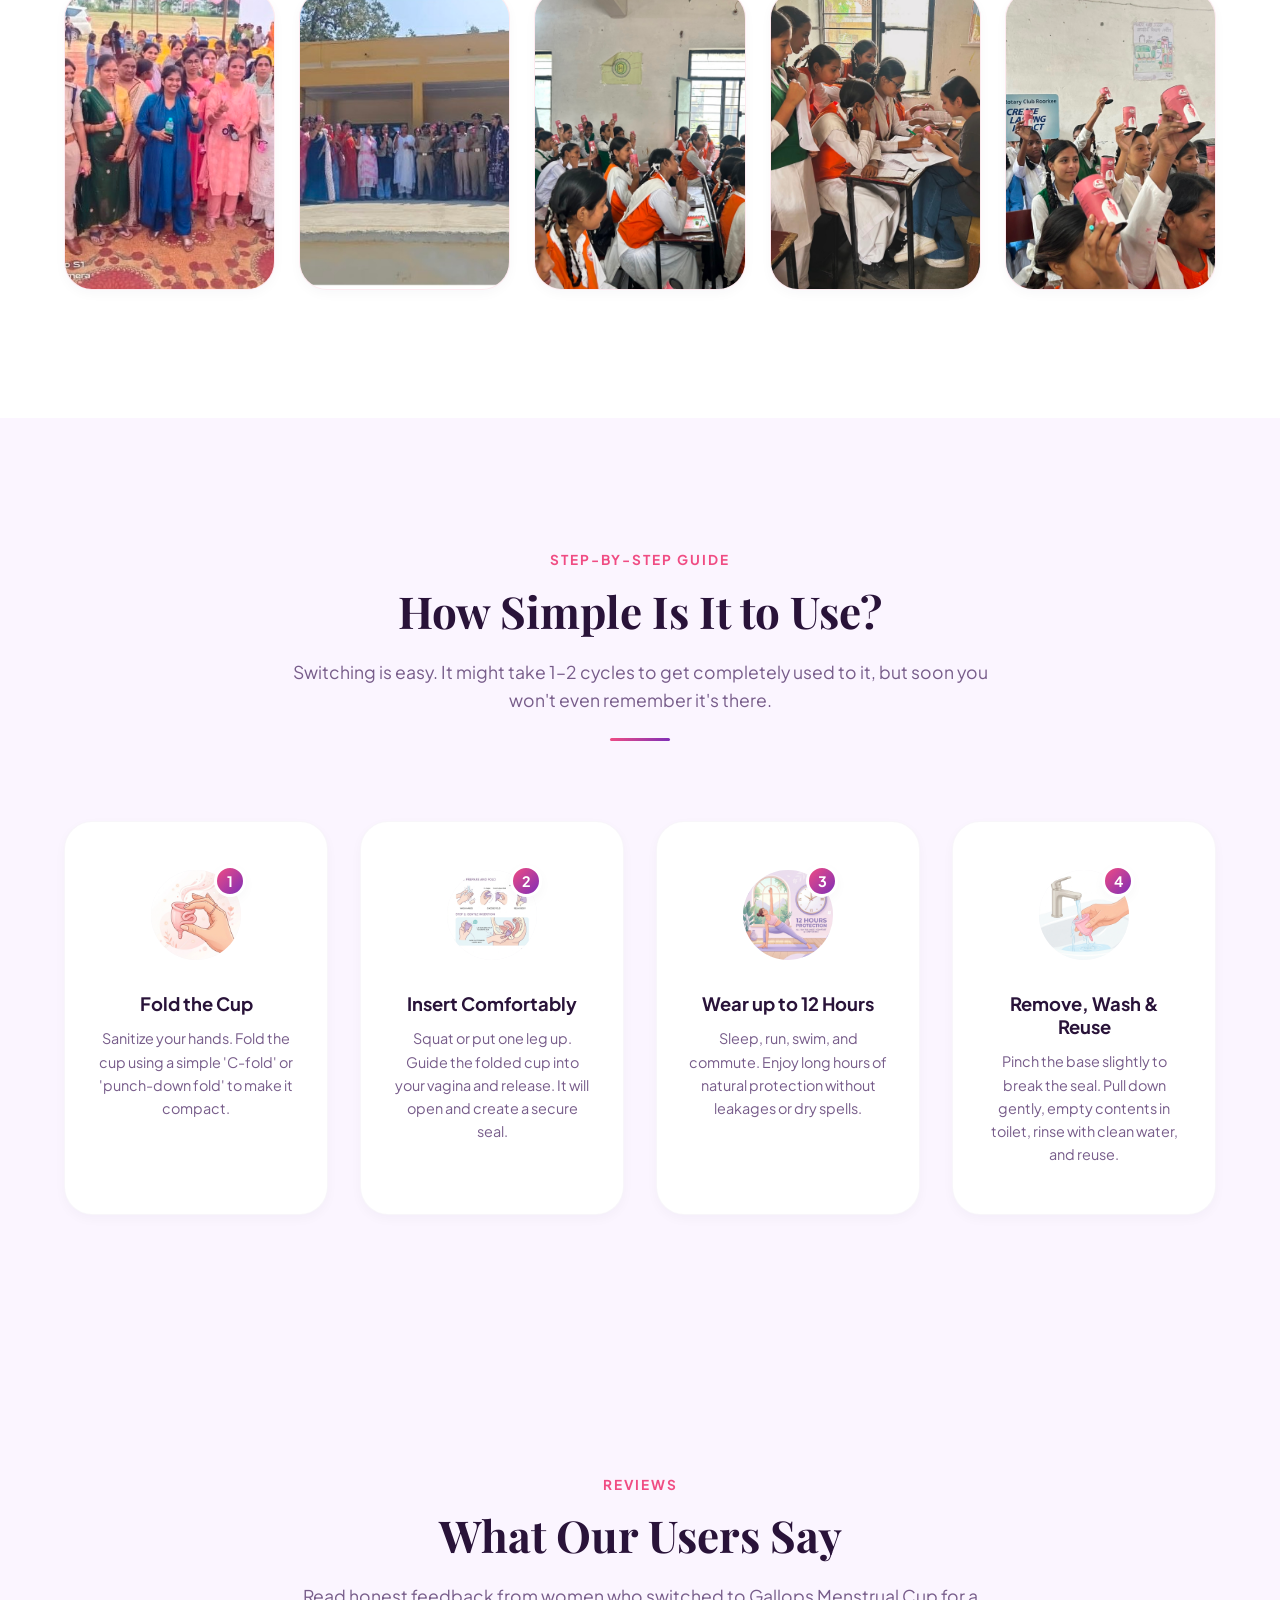
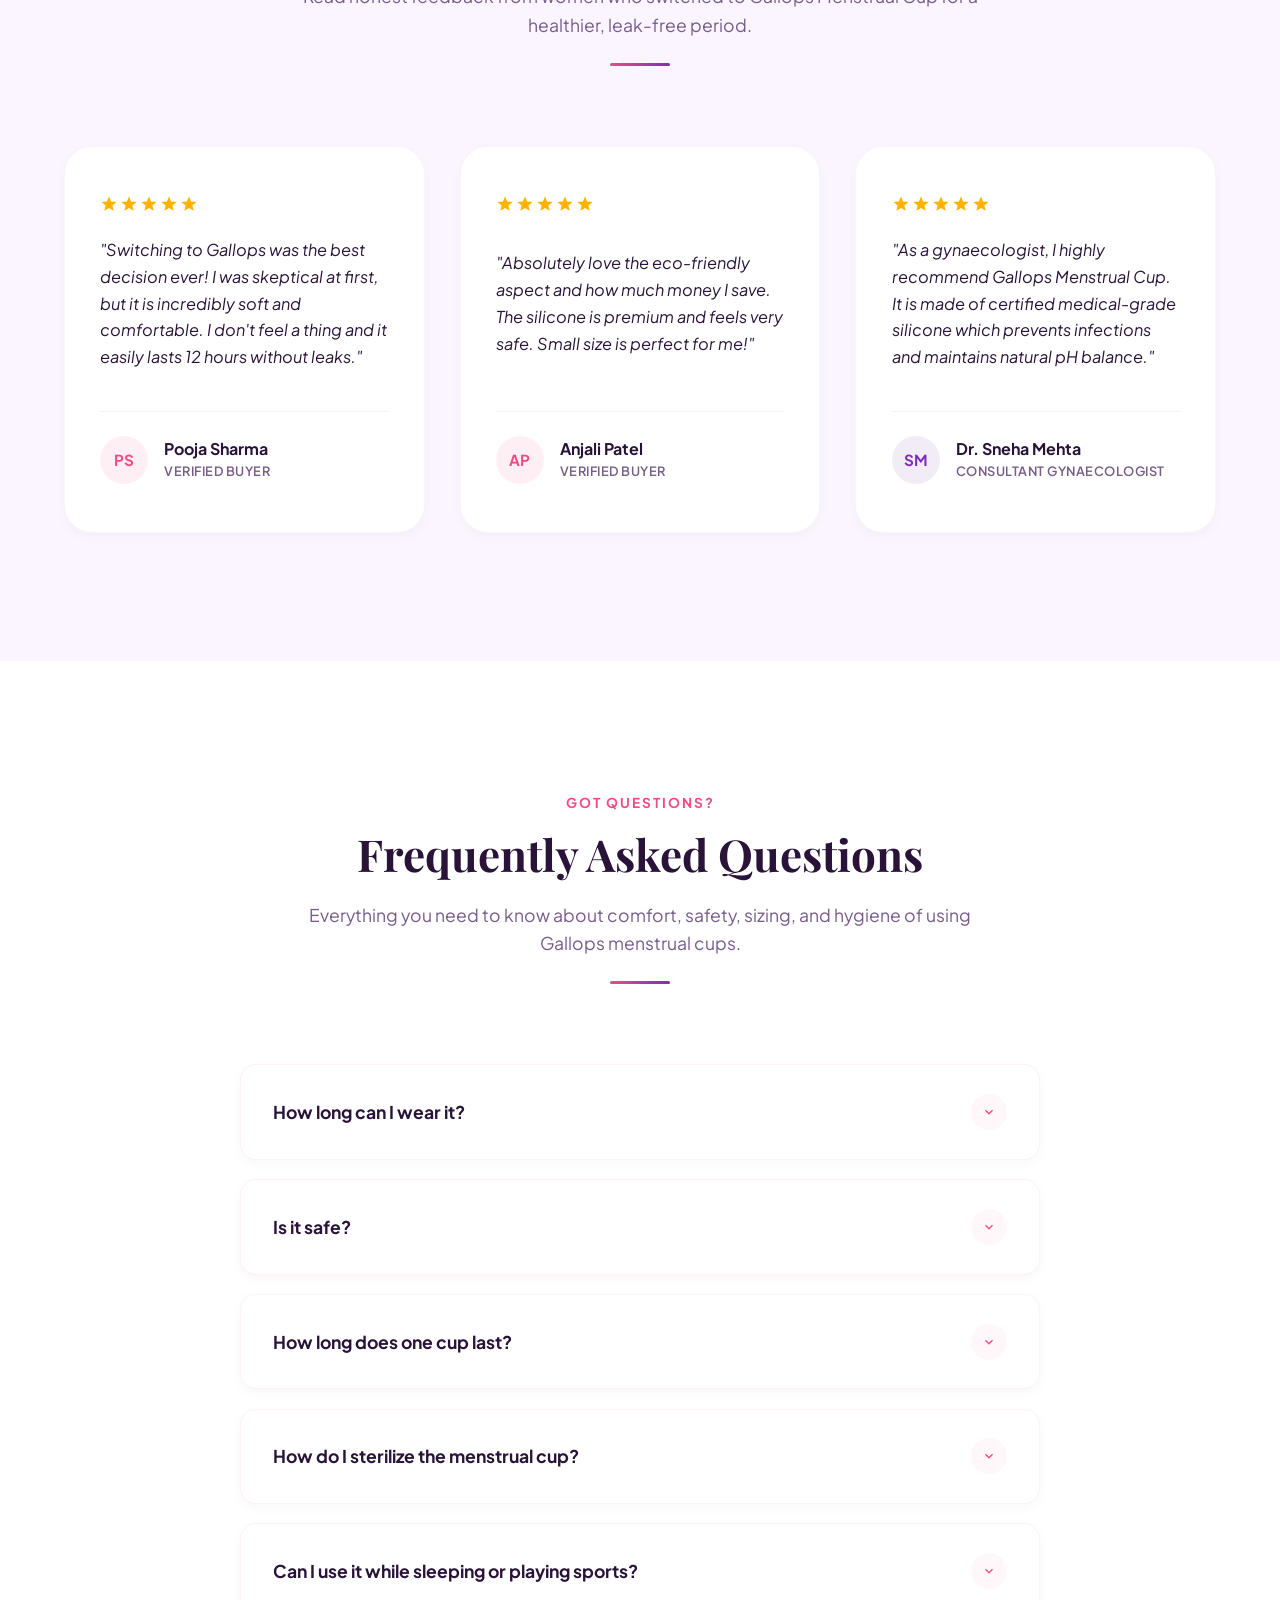
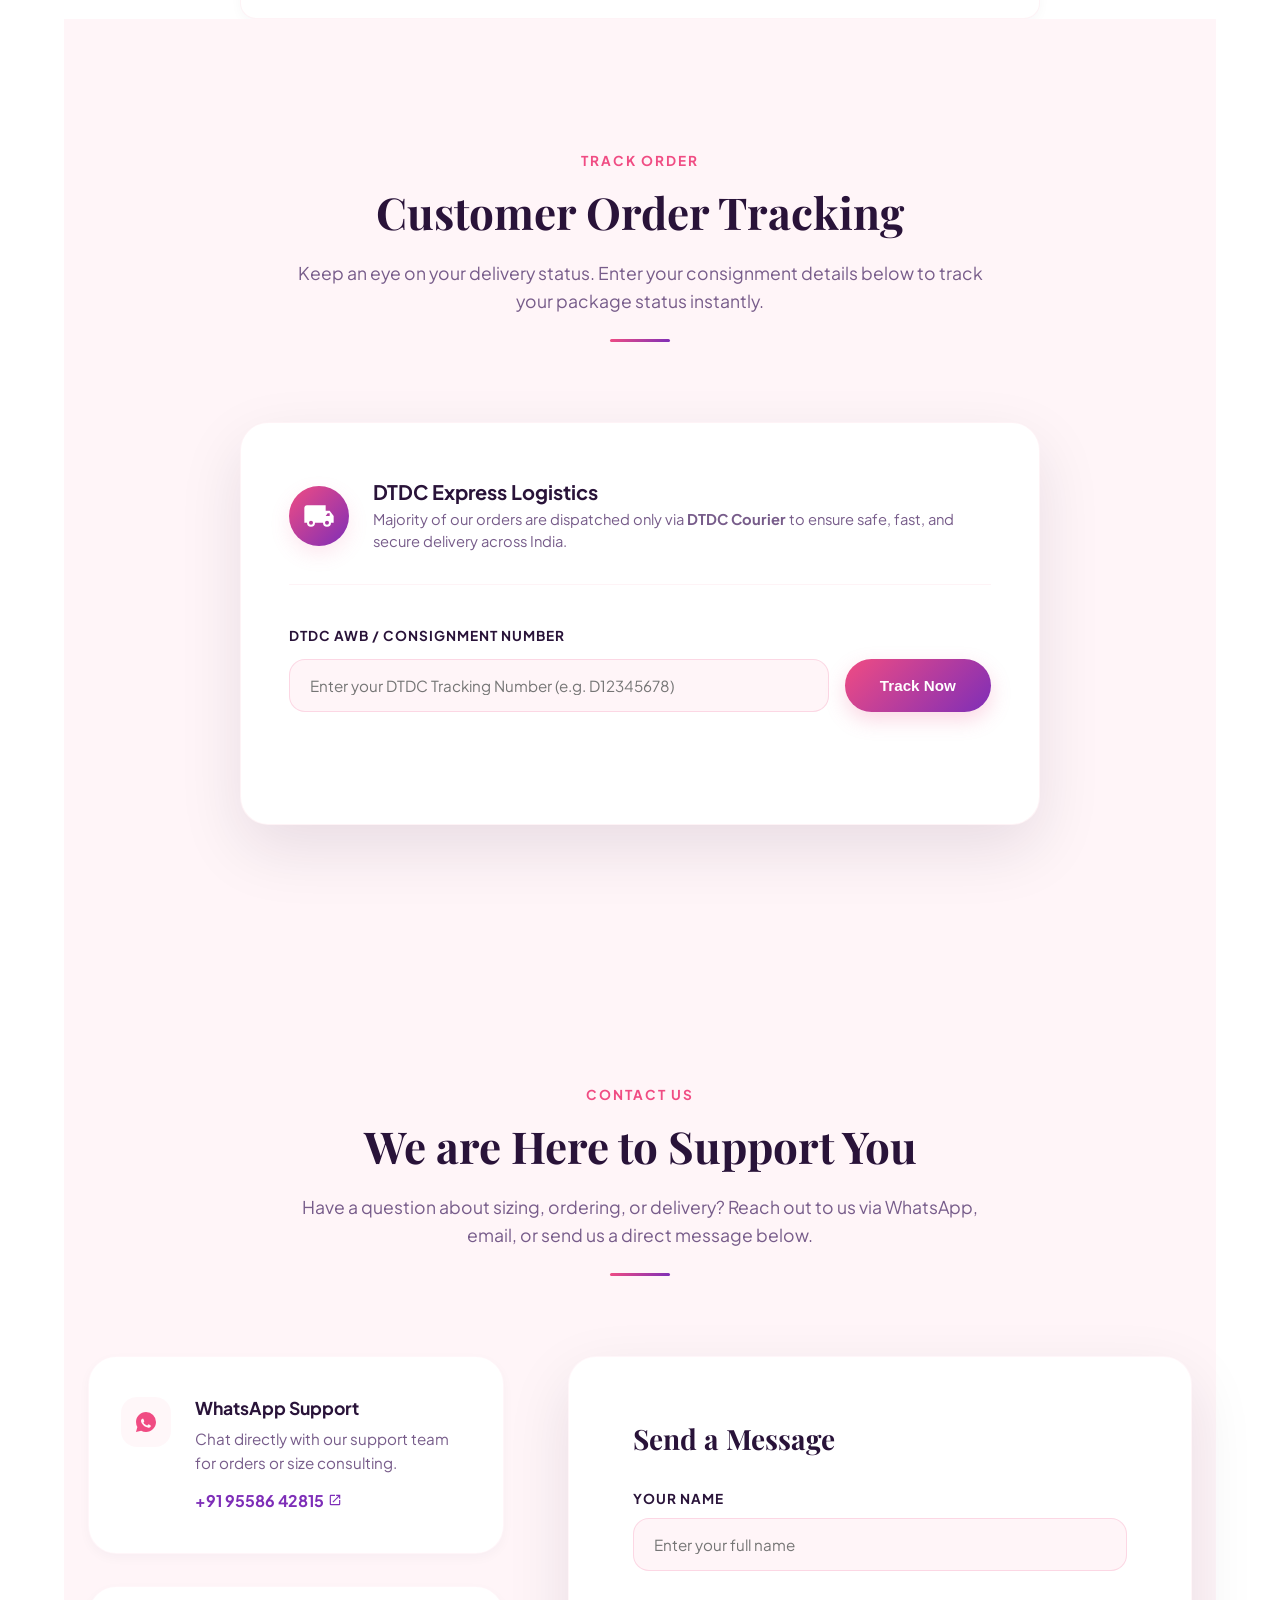
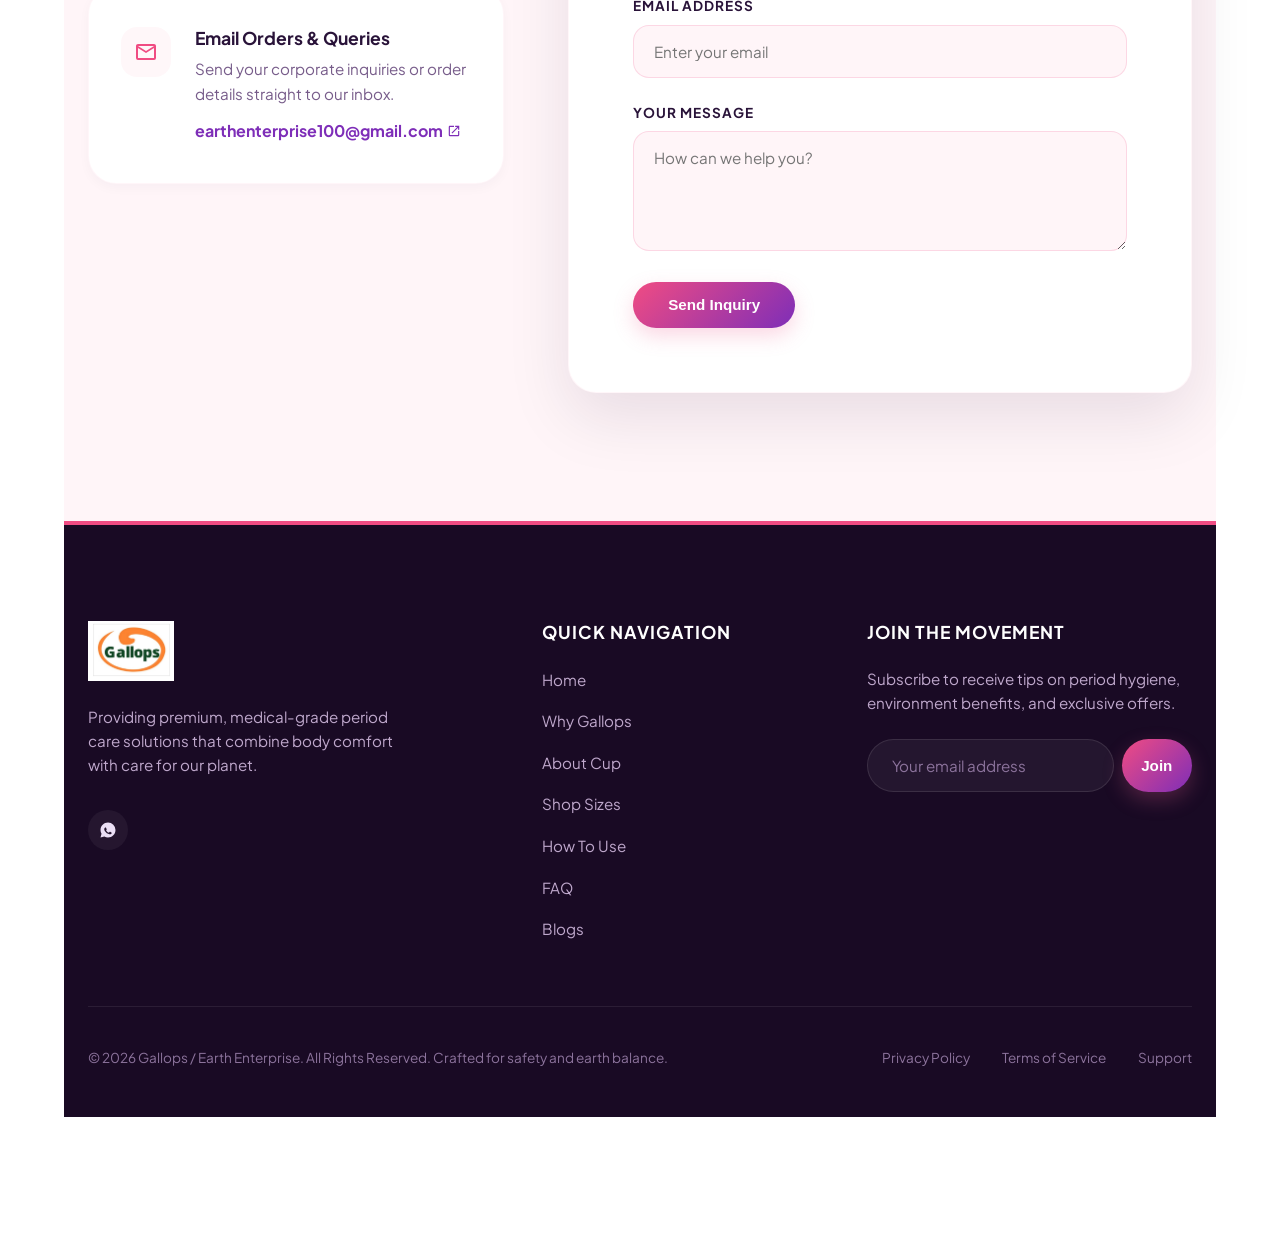
==== commit 67ab826b: "Change WhatsApp button text to Inquiry via WhatsApp" ====
--- a/index.html
+++ b/index.html
@@ -241,7 +241,7 @@
                   <path
                     d="M12.012 2c-5.506 0-9.989 4.478-9.99 9.984a9.96 9.96 0 0 0 1.335 4.993L2 22l5.13-1.347a9.96 9.96 0 0 0 4.88 1.277h.005c5.505 0 9.988-4.478 9.99-9.985A9.97 9.97 0 0 0 12.012 2zm4.957 14.22c-.274.774-1.397 1.428-1.923 1.517-.457.078-.992.117-2.907-.639-2.45-.967-4.009-3.414-4.132-3.574-.12-.16-.991-1.294-.991-2.468 0-1.175.617-1.75.836-1.99.223-.242.484-.301.644-.301.163 0 .323.001.464.007.149.006.347-.057.542.404.201.477.689 1.652.75 1.773.06.12.101.26.021.42-.081.162-.121.26-.242.399-.12.141-.253.315-.361.424-.12.12-.246.252-.106.49.141.242.626 1.017 1.341 1.646.923.811 1.699 1.062 1.94 1.183.241.12.383.101.523-.061.141-.162.604-.69.765-.927.162-.239.323-.201.543-.12.22.081 1.402.652 1.643.771.241.12.402.181.463.283.06.1.06.58-.214 1.354z" />
                 </svg>
-                Inquiry on WhatsApp
+                Inquiry via WhatsApp
               </a>
             </div>
 
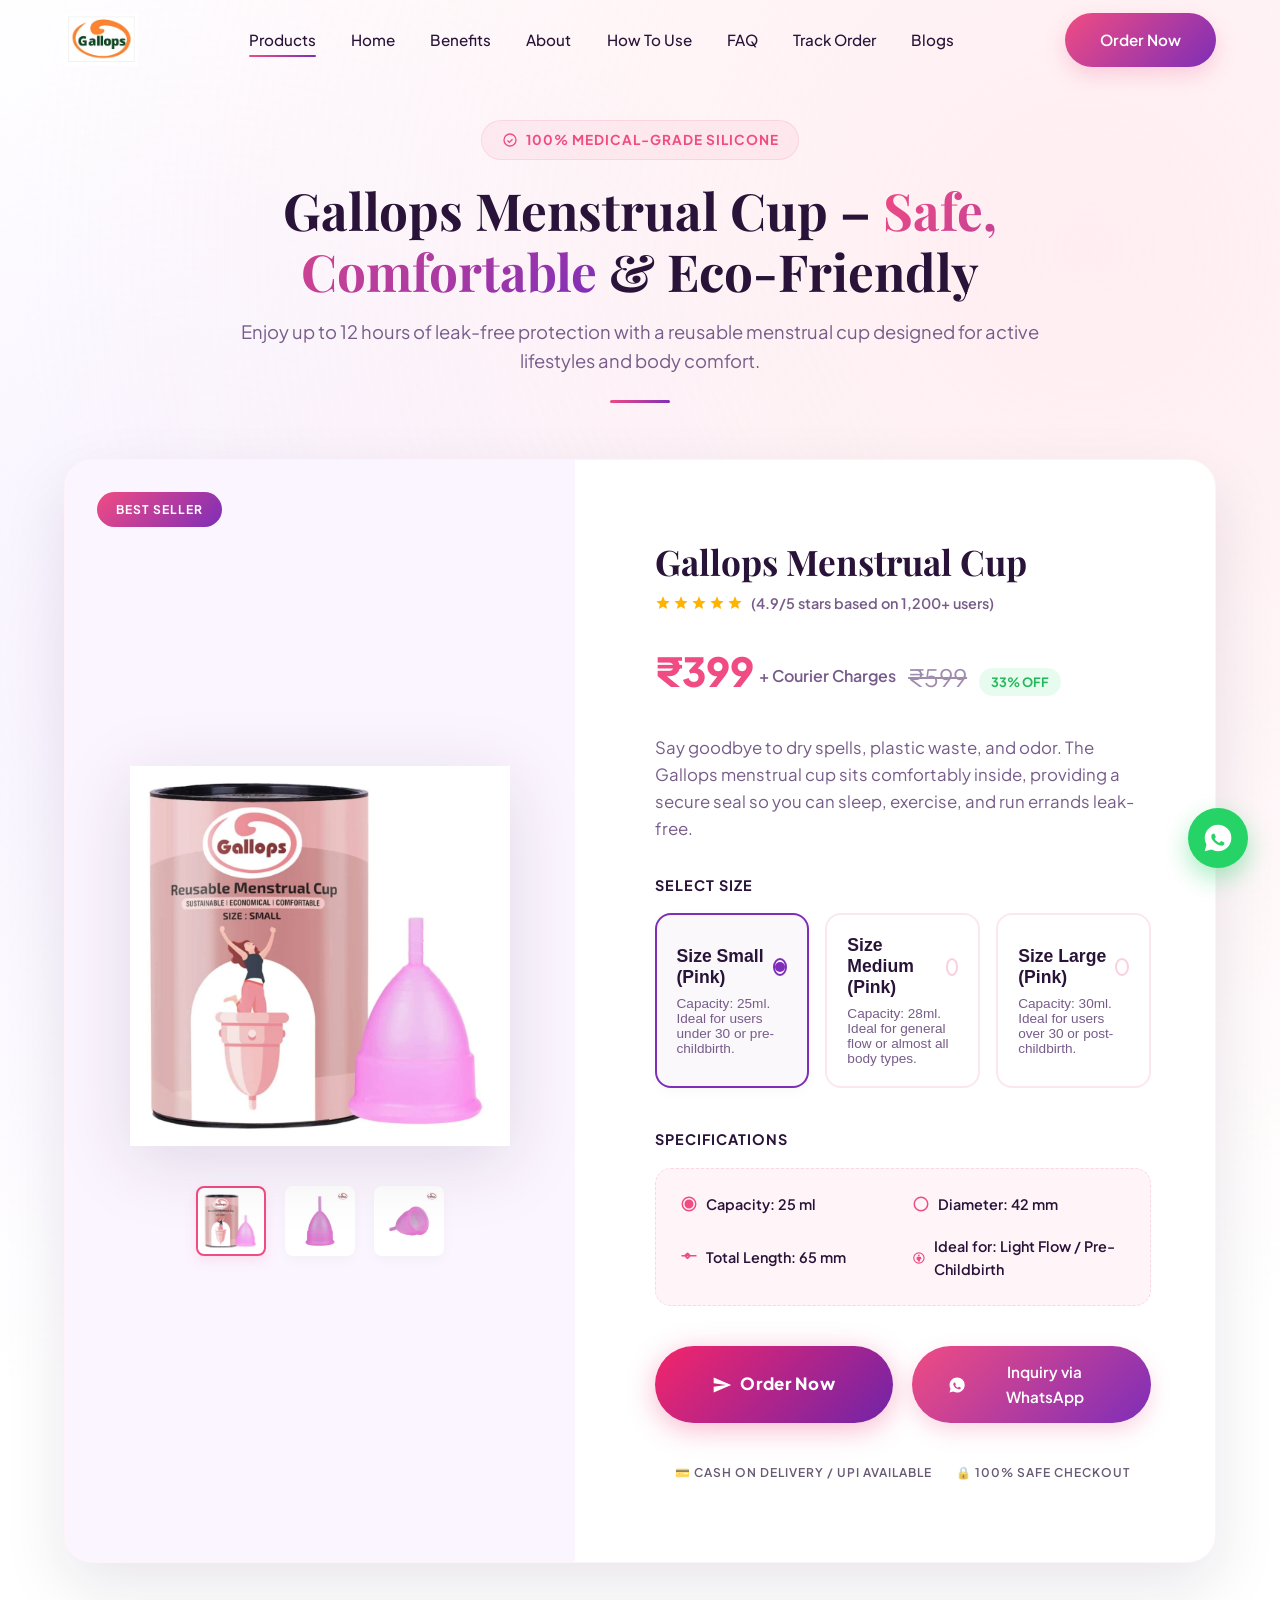
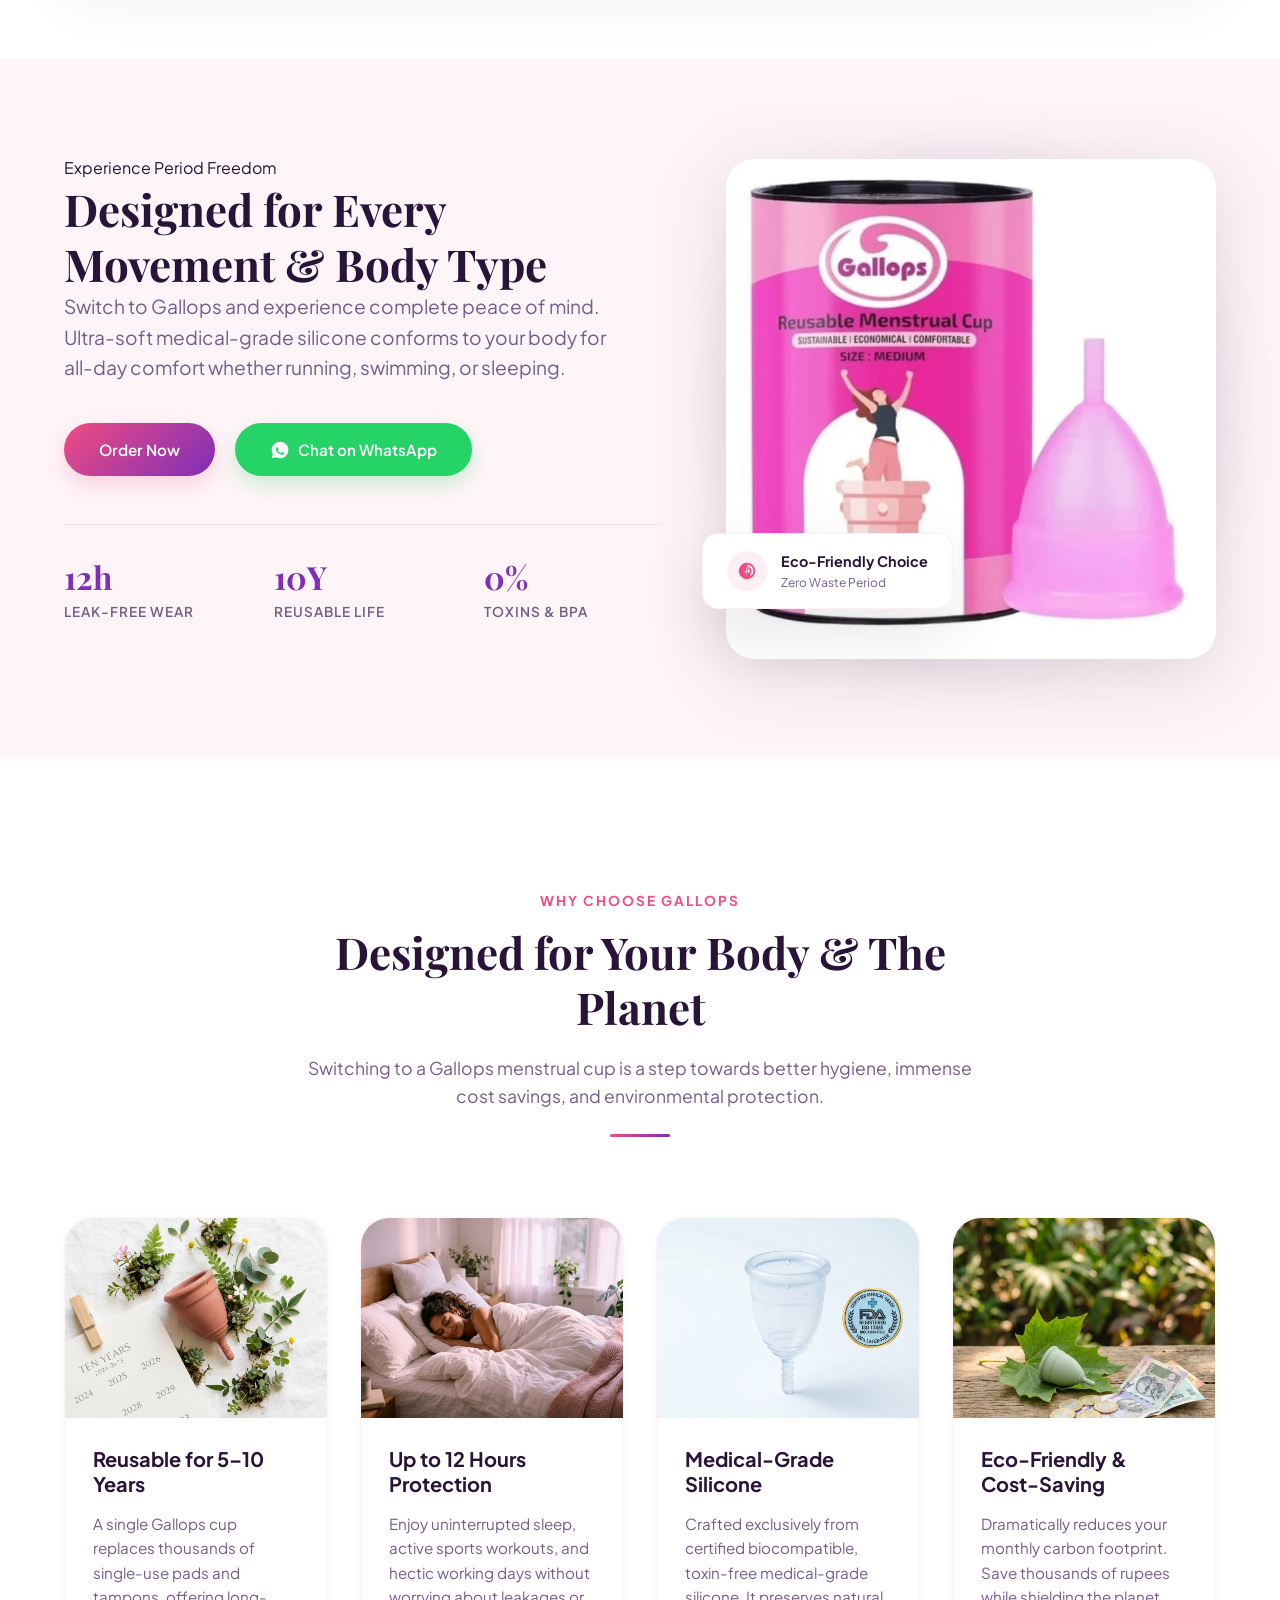
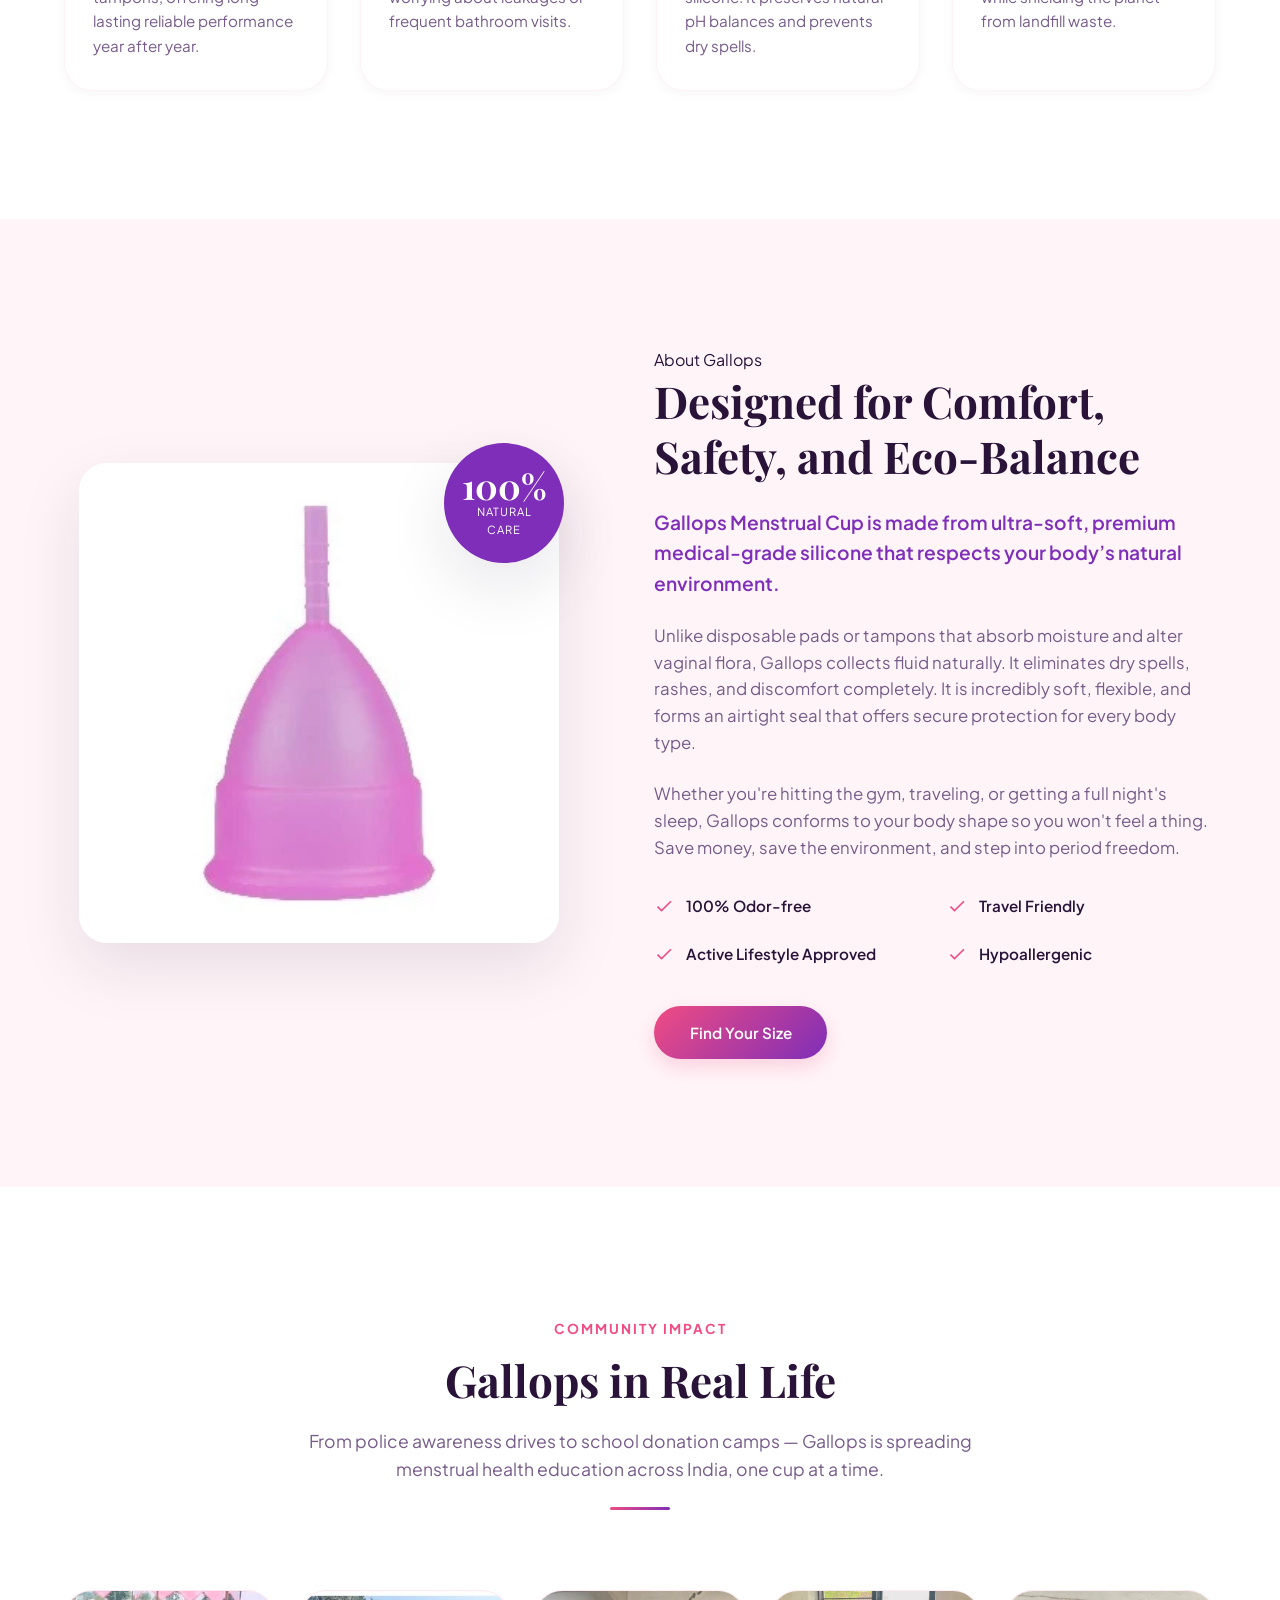
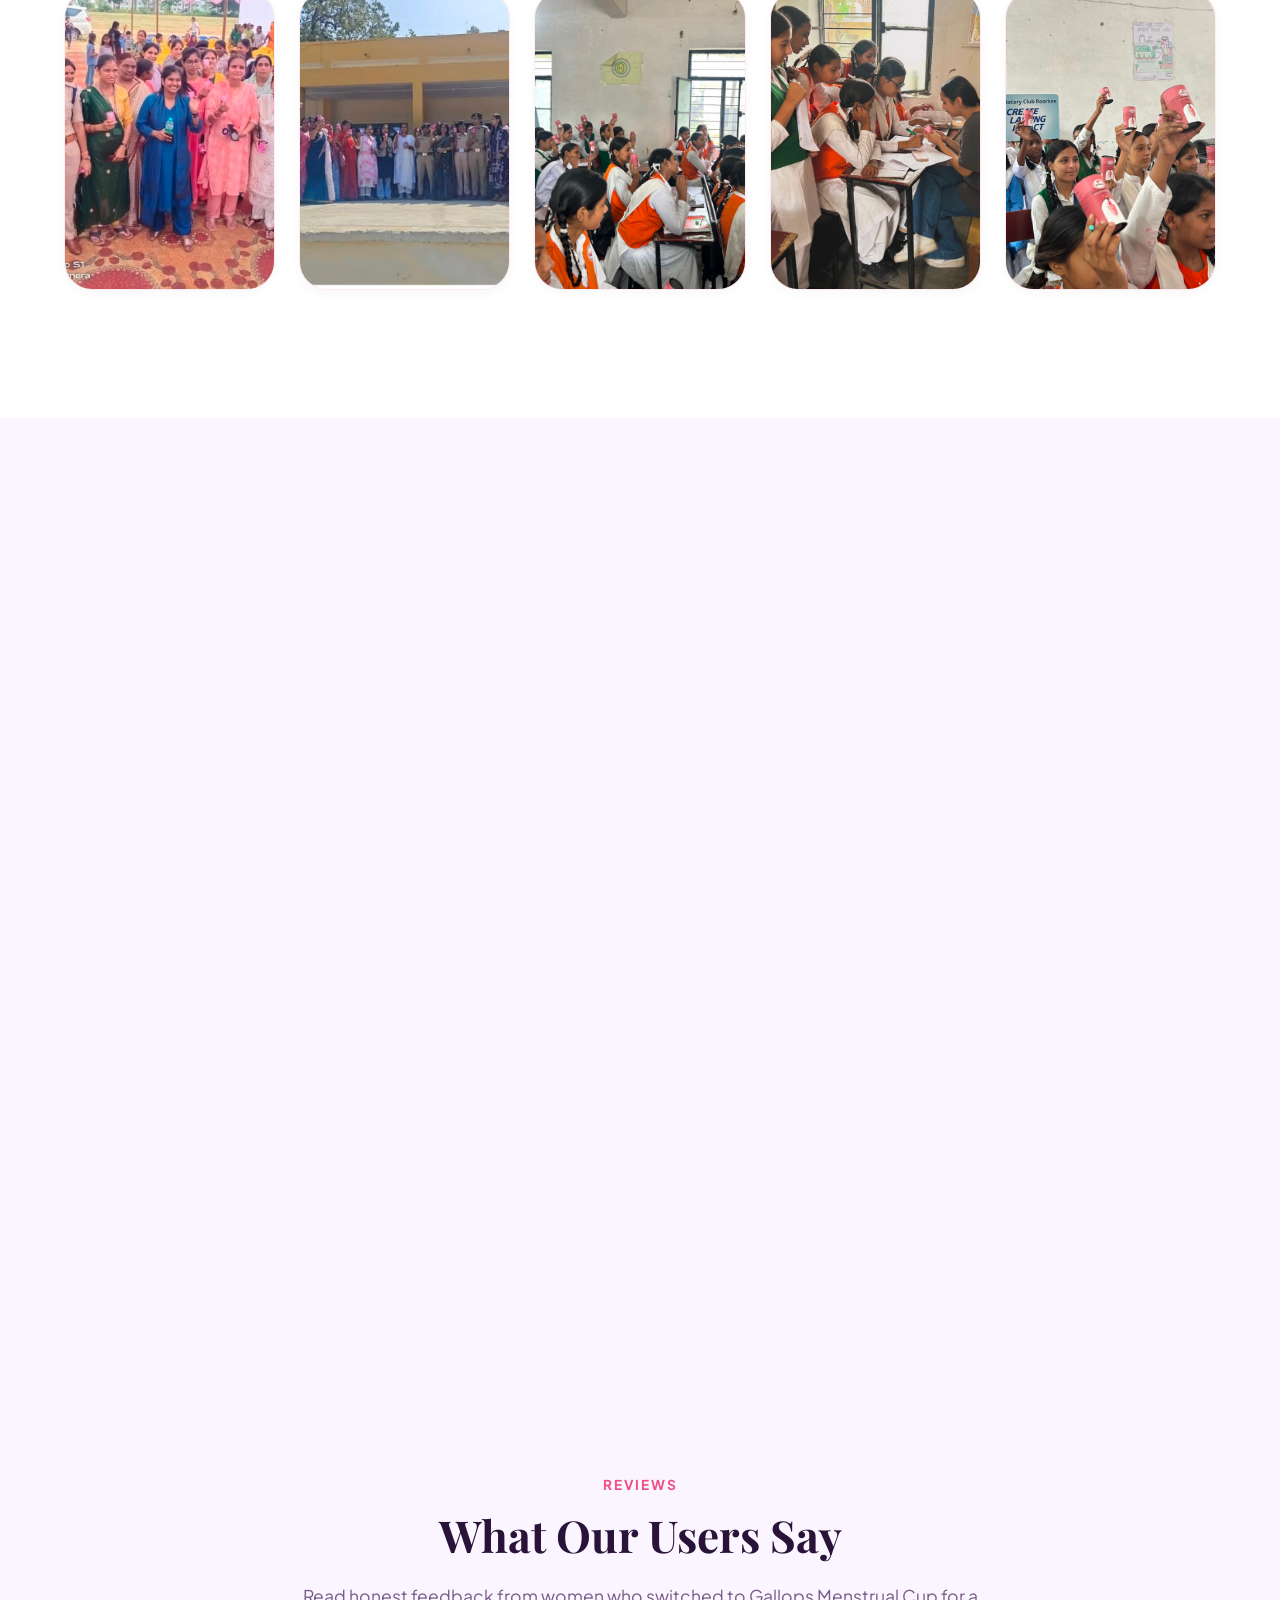
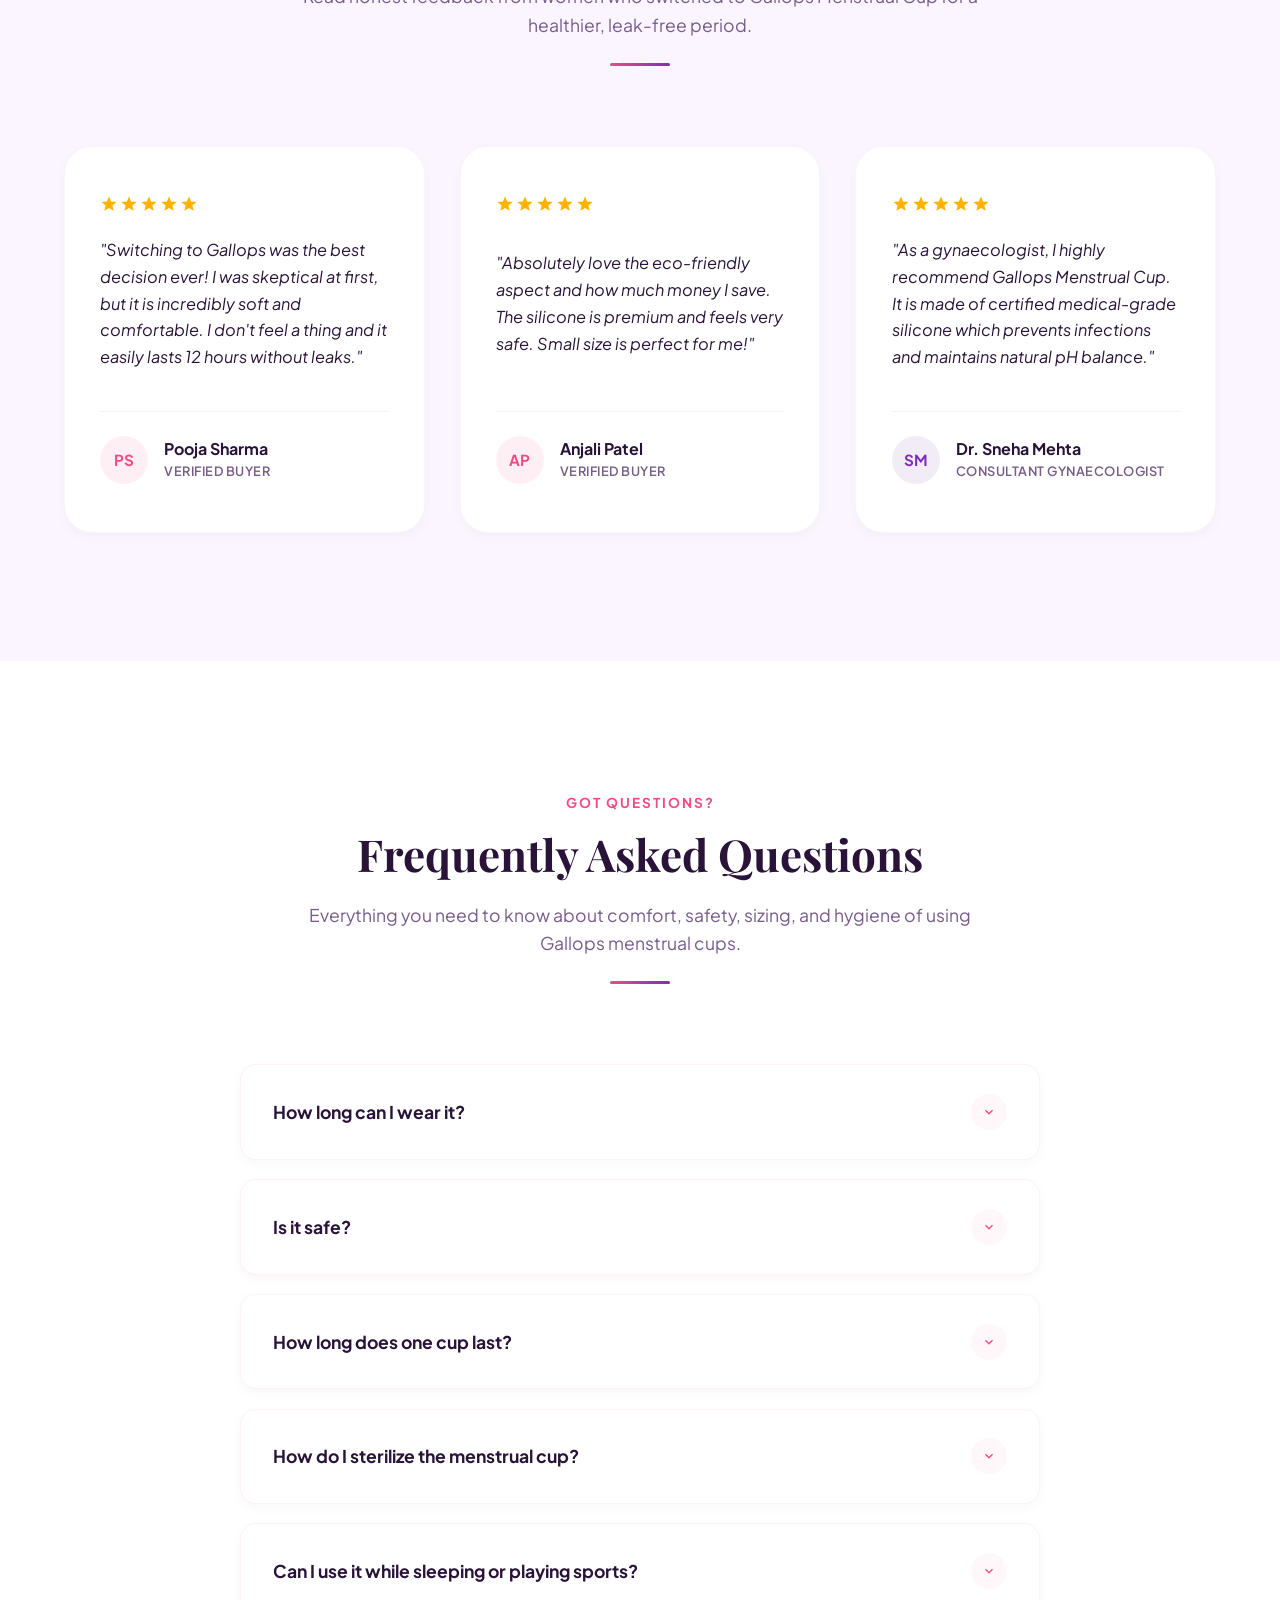
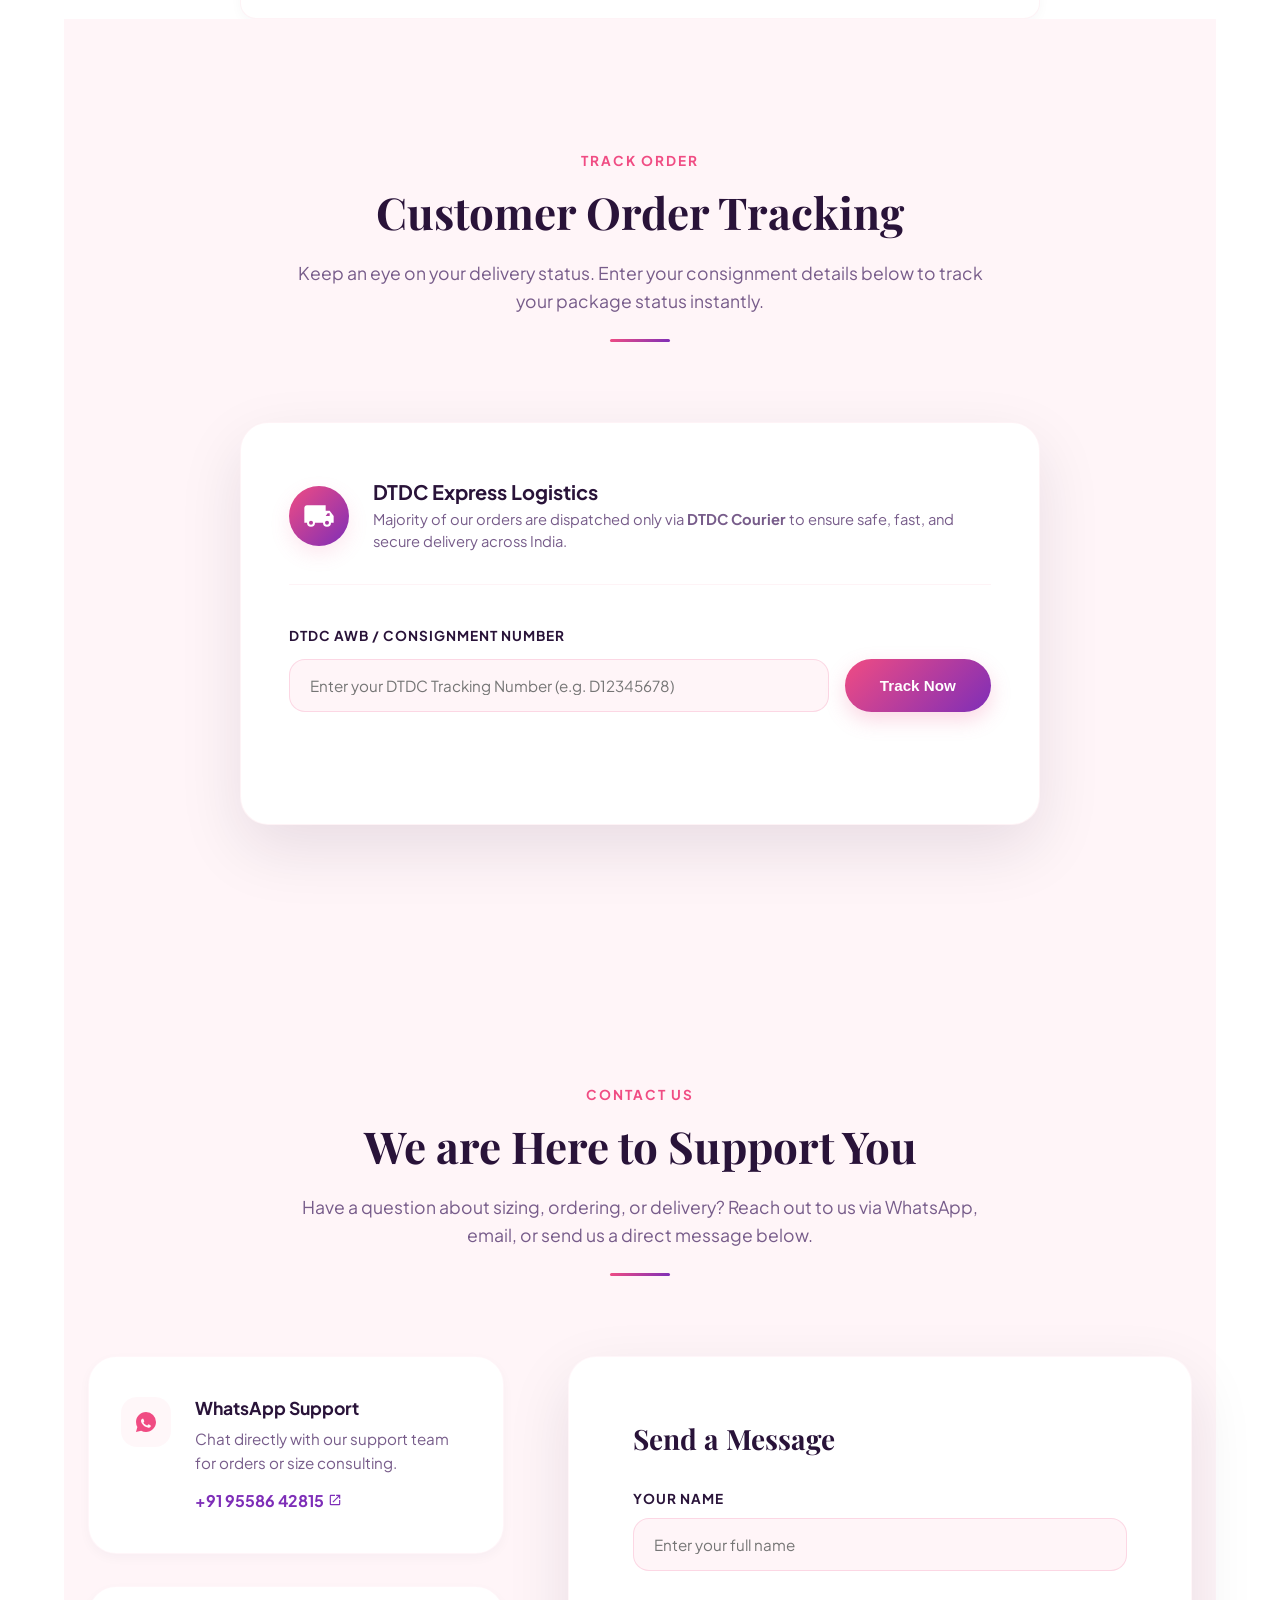
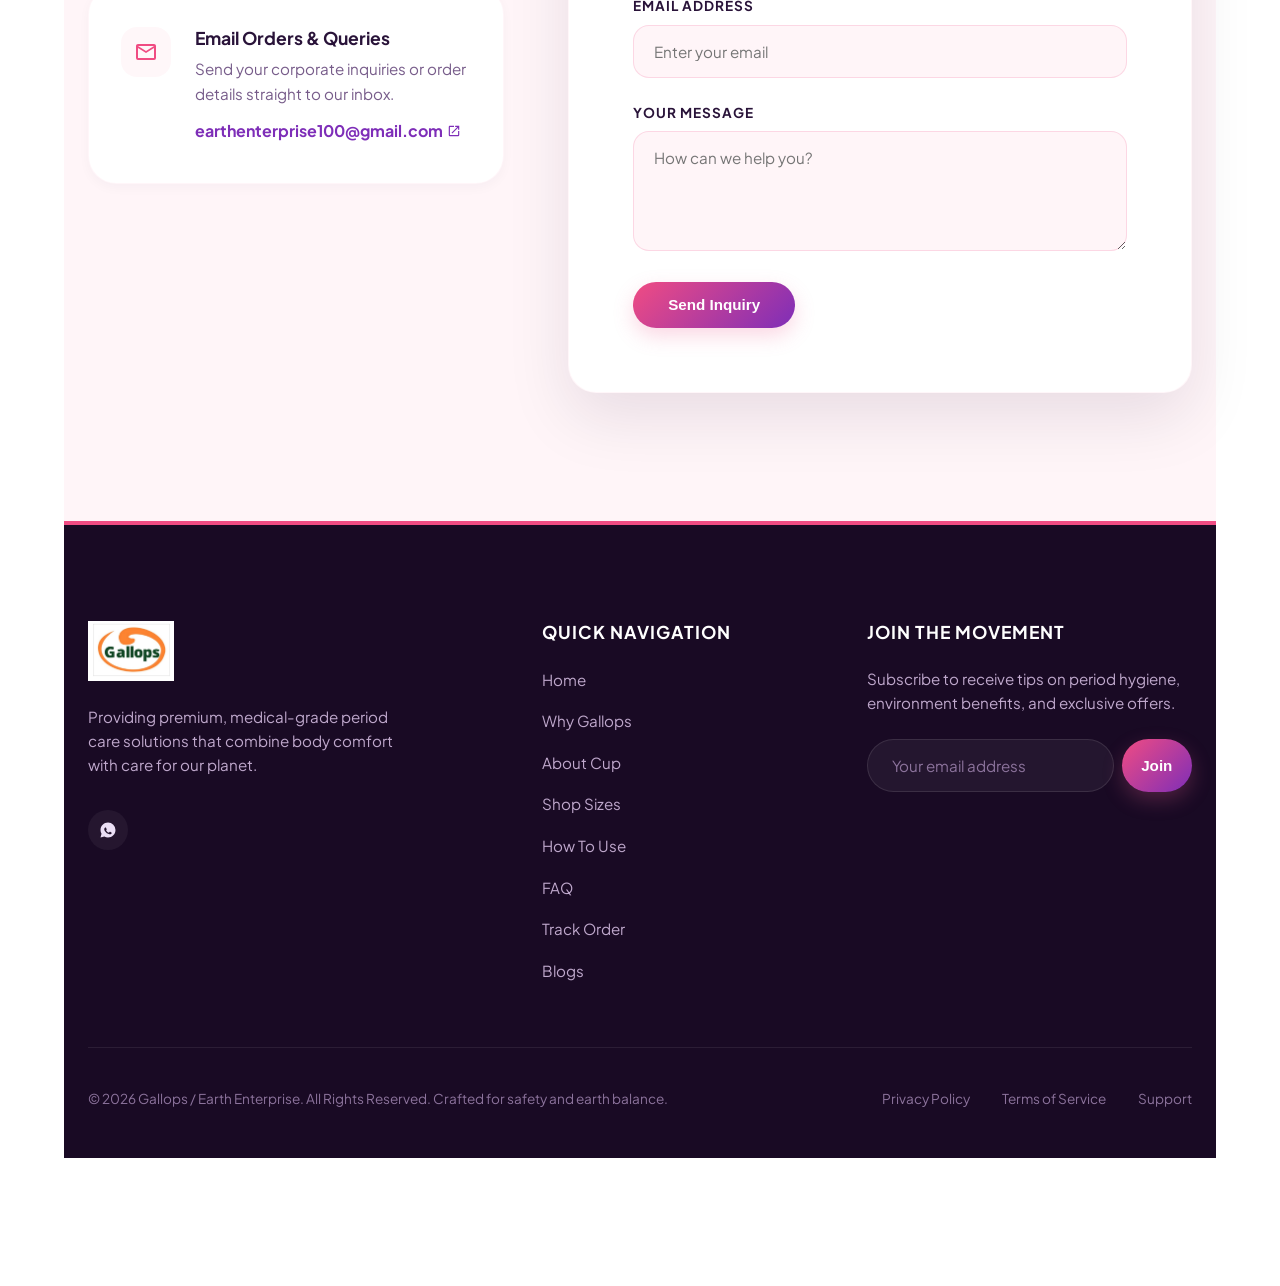
==== commit cbad5566: "Add customer order portal with mobile OTP login, live order status, courier dispatch, and POD detail" ====
--- a/index.html
+++ b/index.html
@@ -1,4 +1,4 @@
-<!DOCTYPE html>
+﻿<!DOCTYPE html>
 <html lang="en">
 
 <head>
@@ -84,6 +84,7 @@
           <li><a href="#about">About</a></li>
           <li><a href="#how-to-use">How To Use</a></li>
           <li><a href="#faq">FAQ</a></li>
+          <li><a href="track.html">Track Order</a></li>
           <li><a href="blogs.html">Blogs</a></li>
         </ul>
       </nav>
@@ -888,7 +889,8 @@
                 <li><a href="#products">Shop Sizes</a></li>
                 <li><a href="#how-to-use">How To Use</a></li>
                 <li><a href="#faq">FAQ</a></li>
-                <li><a href="blogs.html">Blogs</a></li>
+                <li><a href="track.html">Track Order</a></li>
+          <li><a href="blogs.html">Blogs</a></li>
               </ul>
             </div>
 
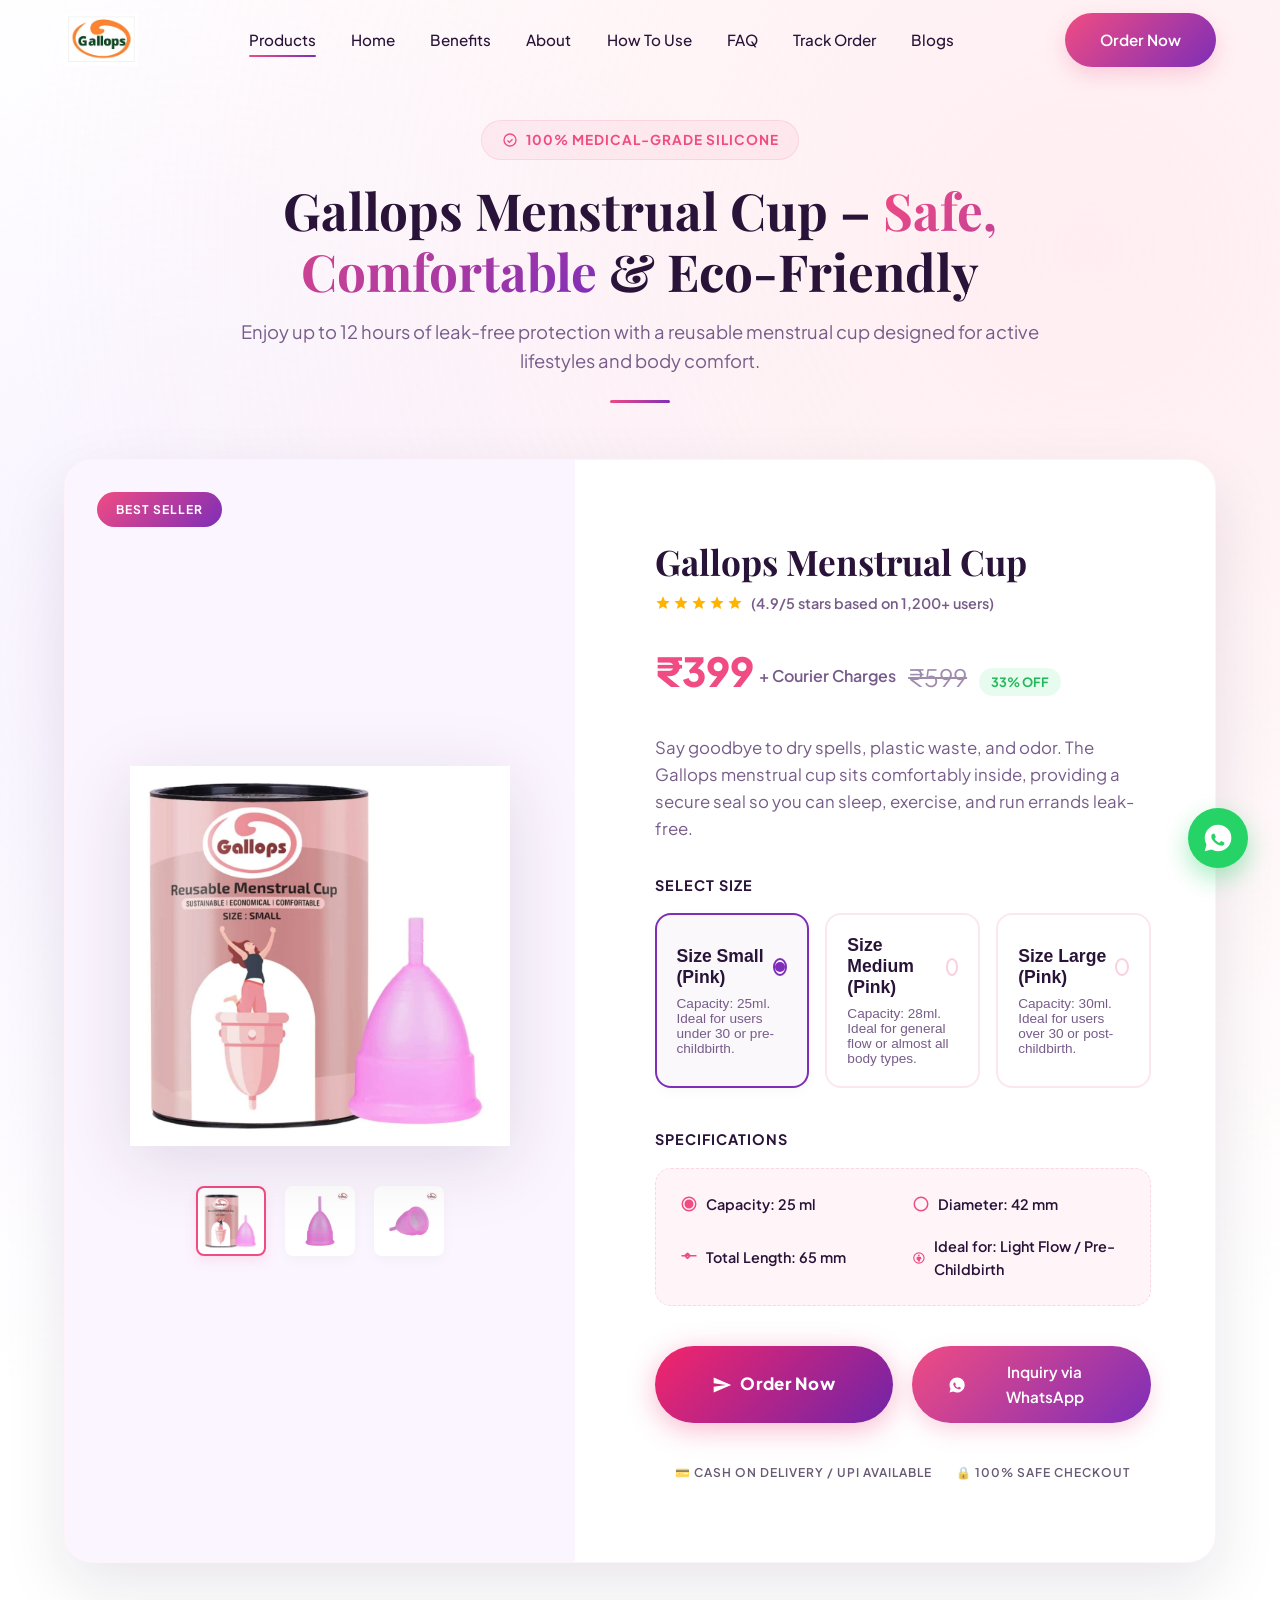
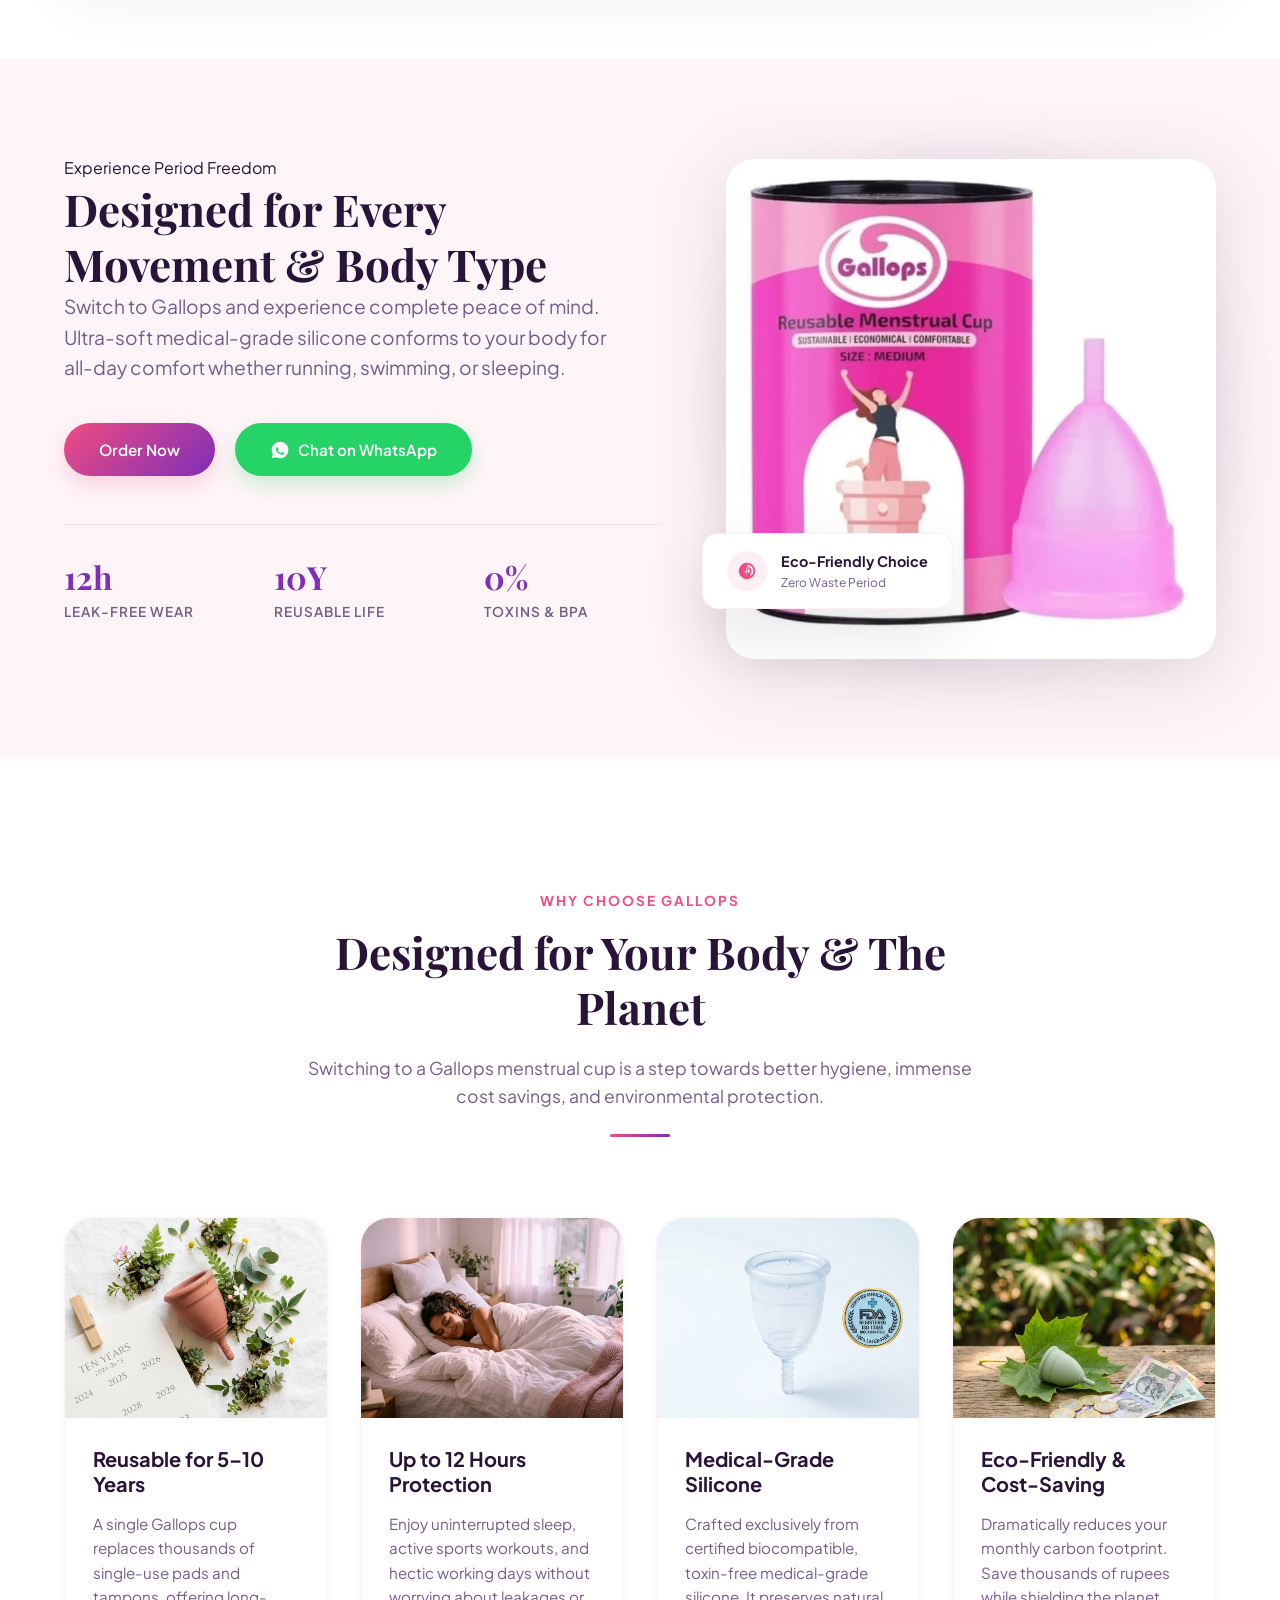
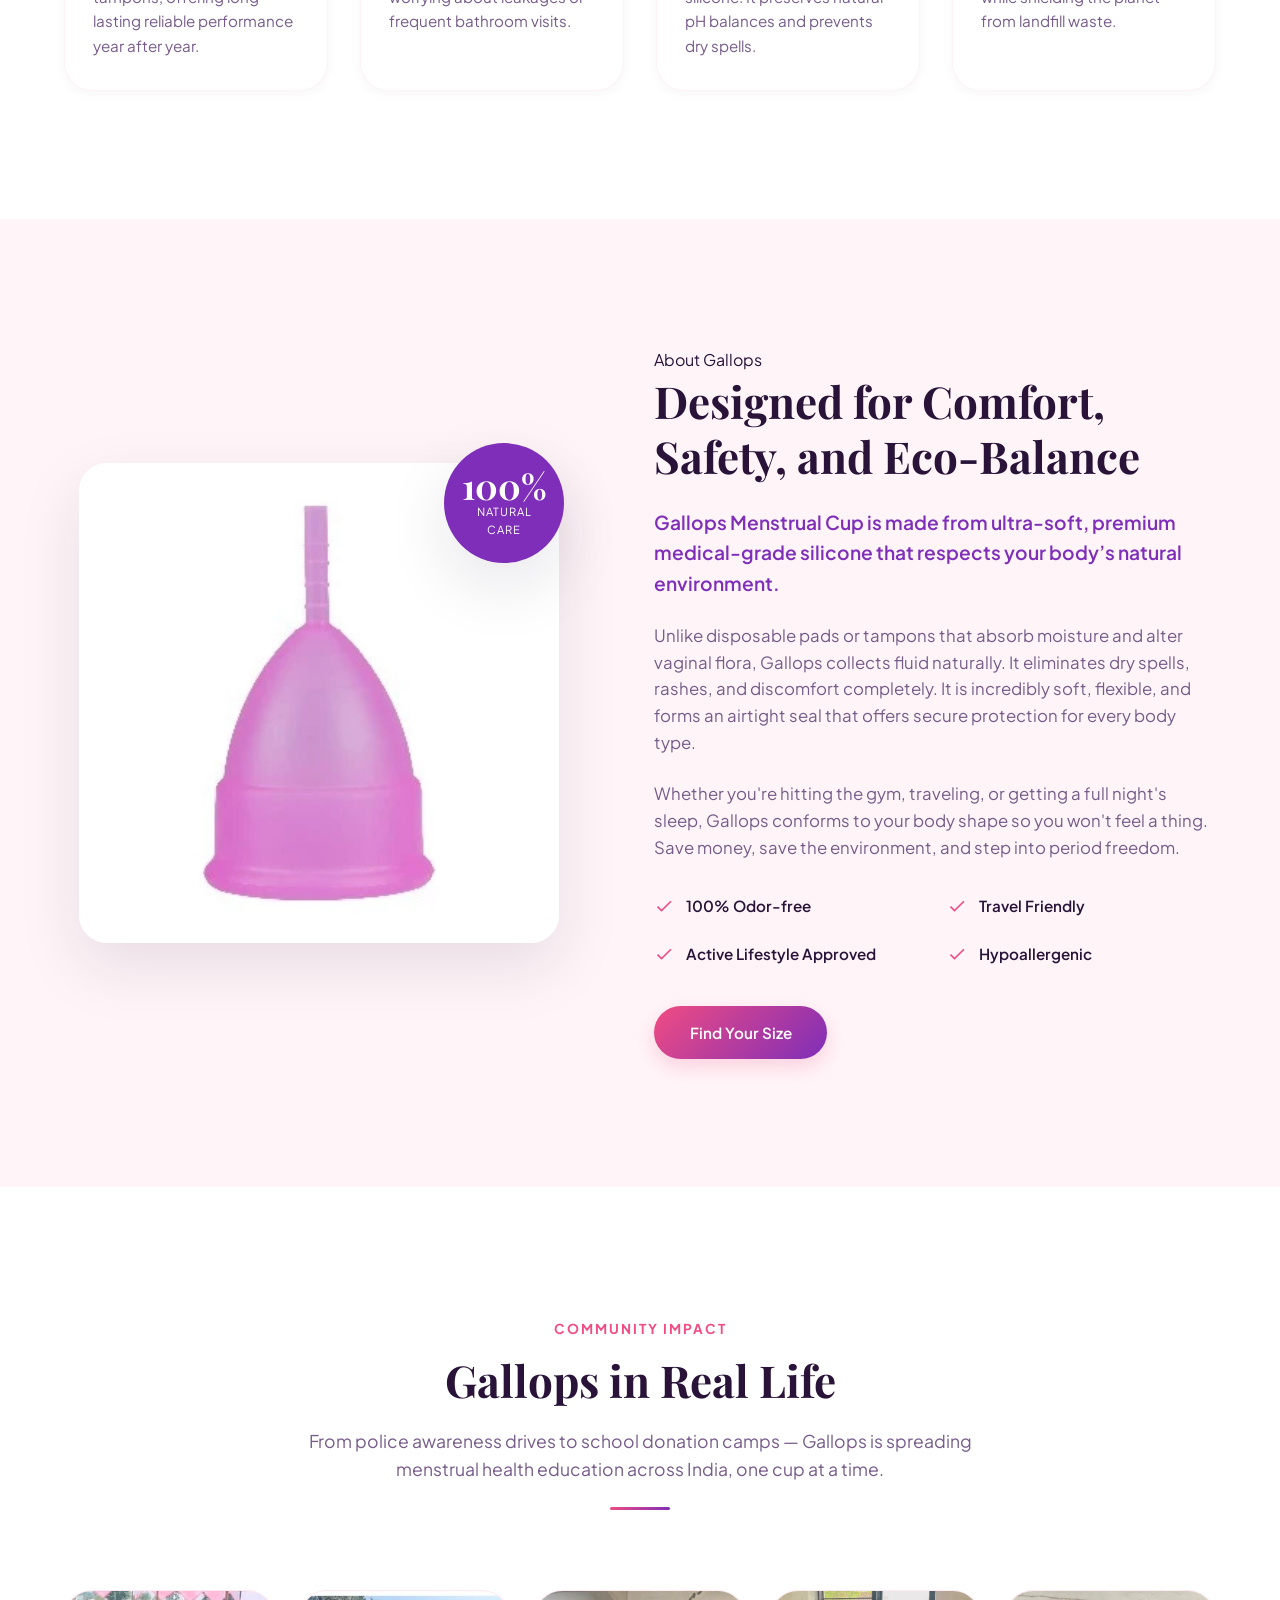
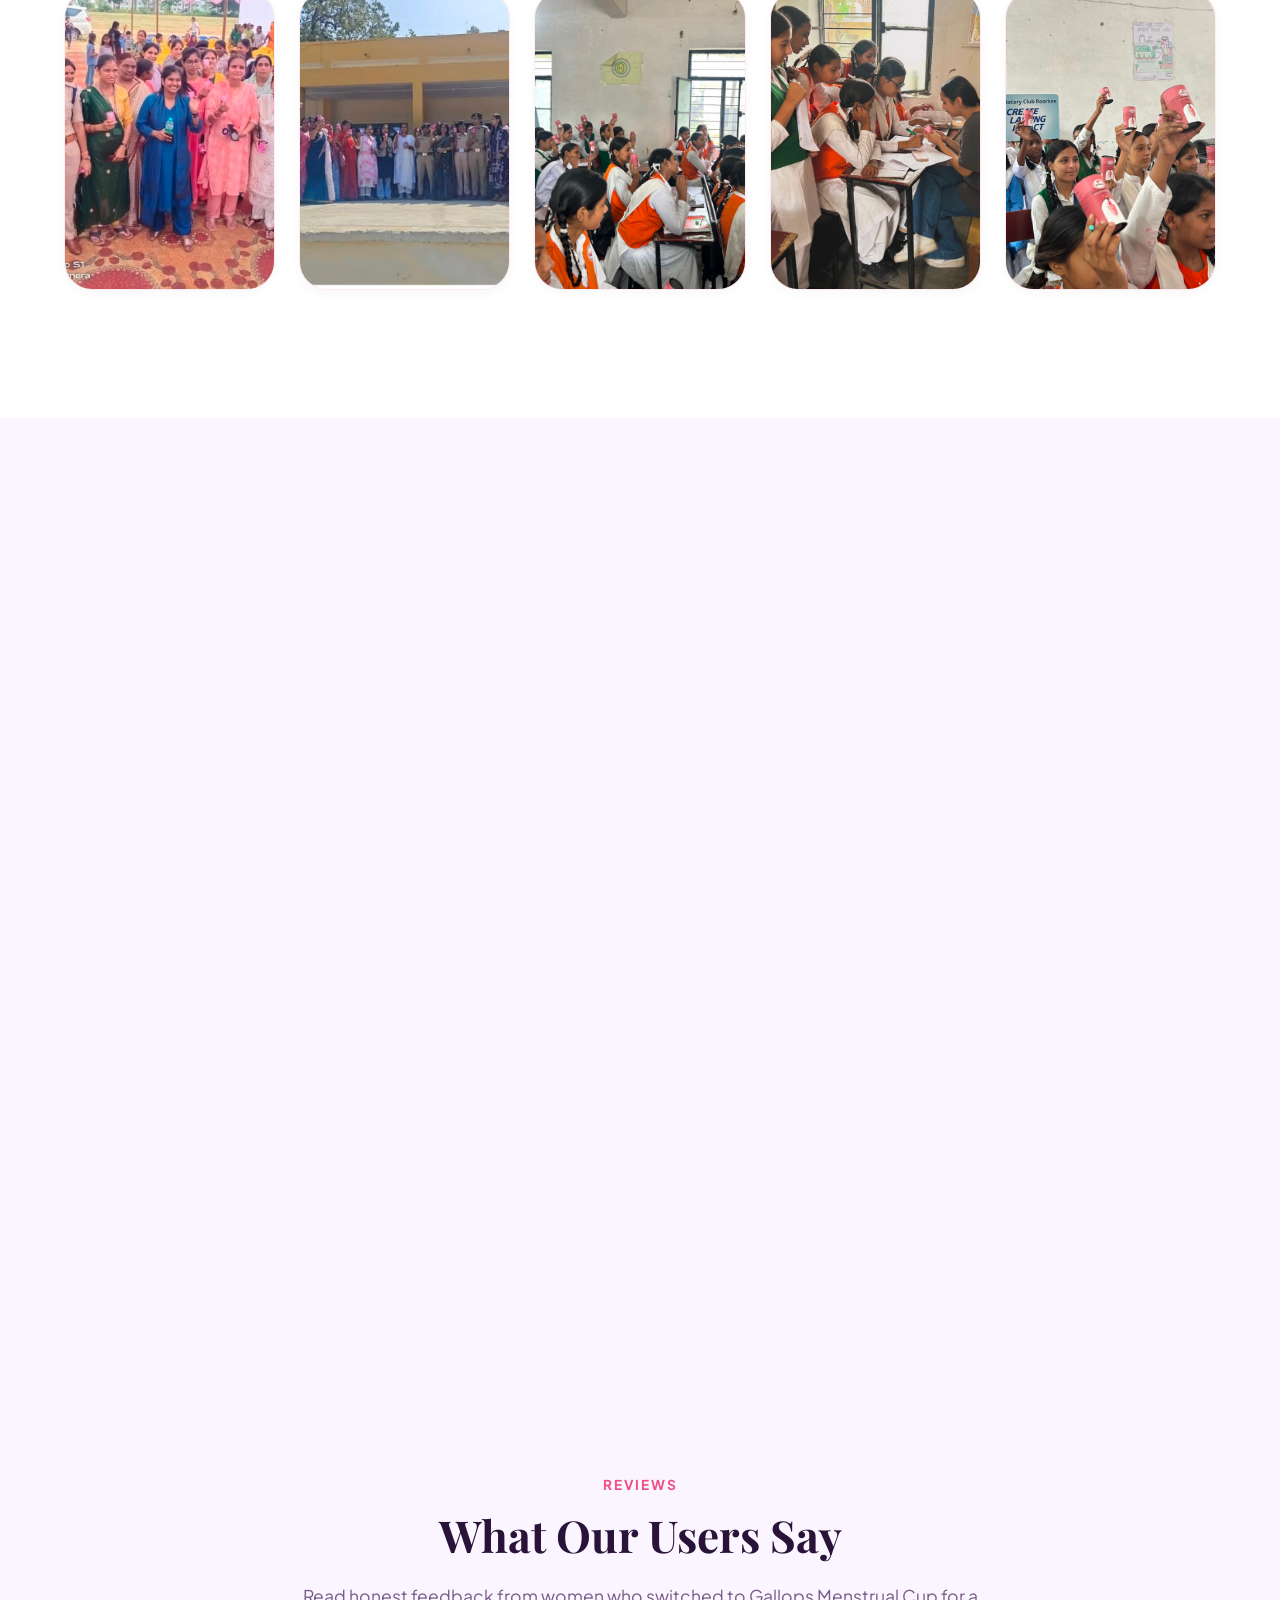
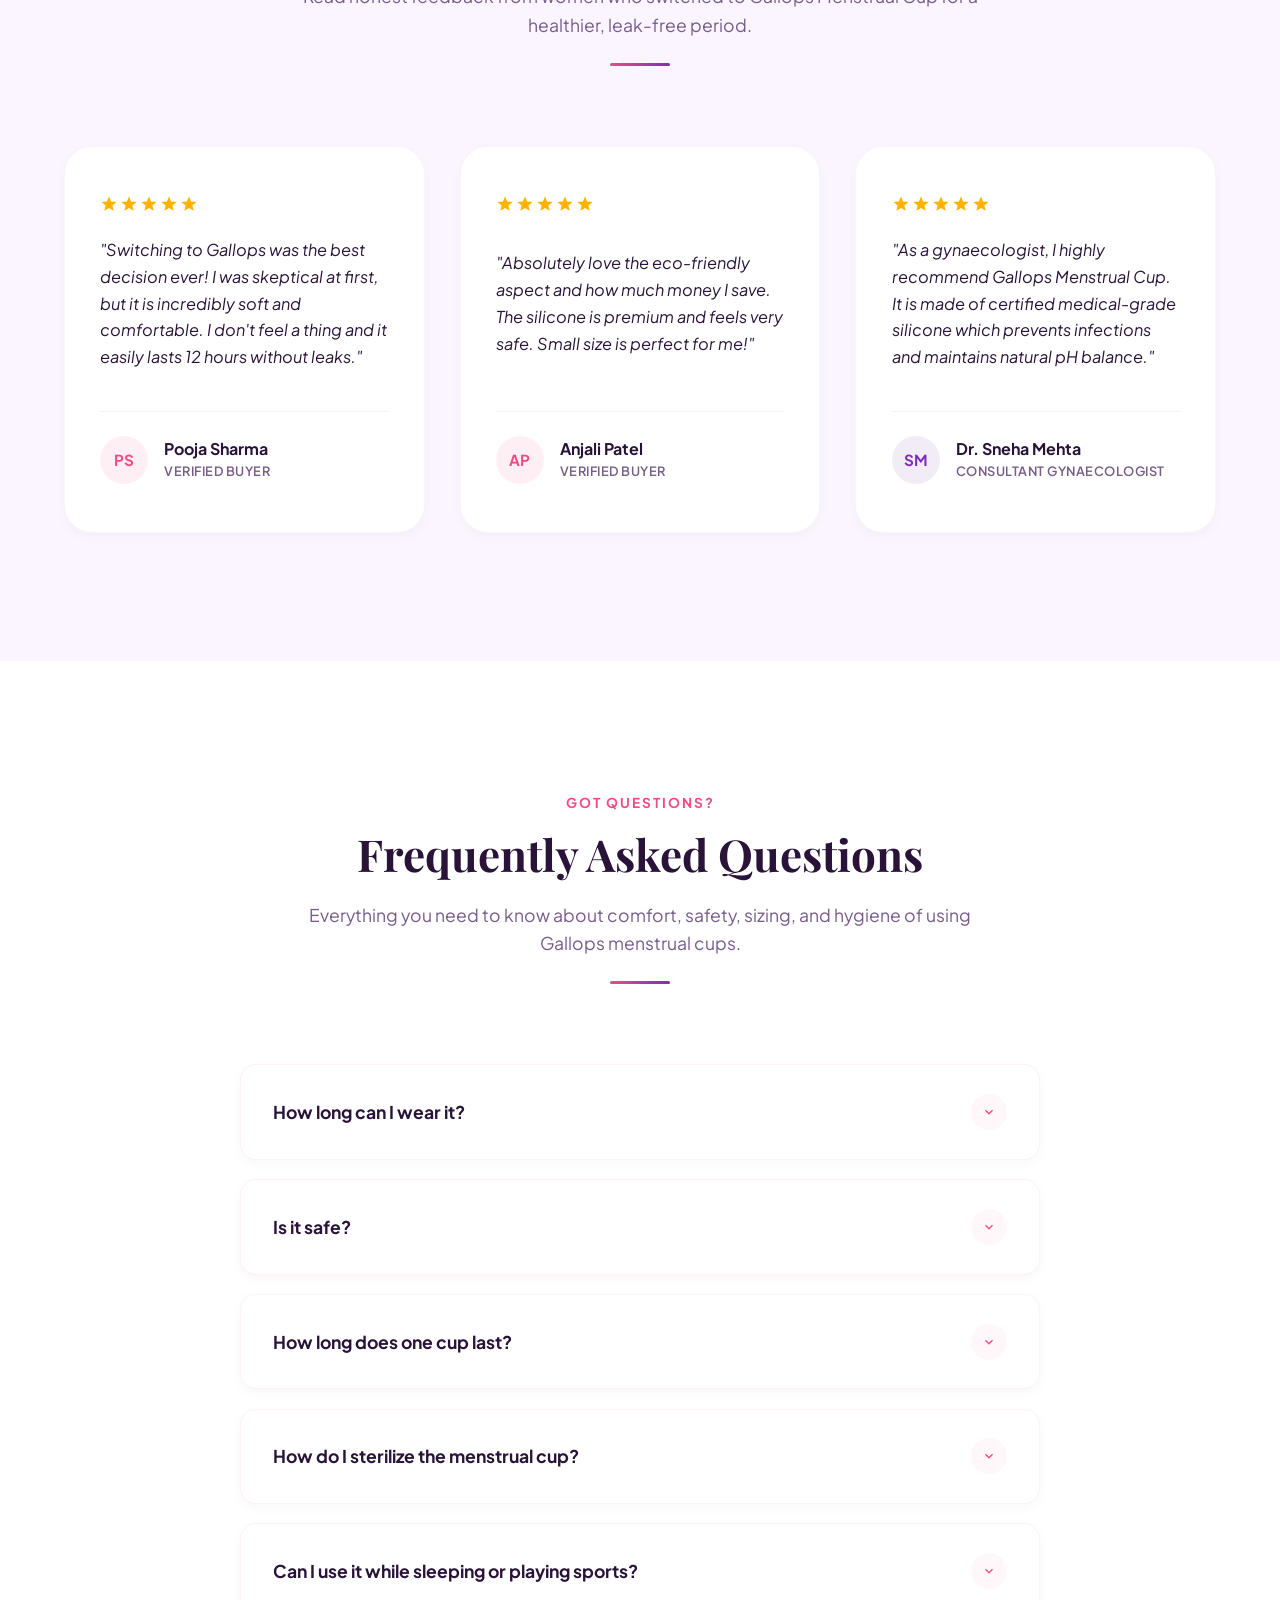
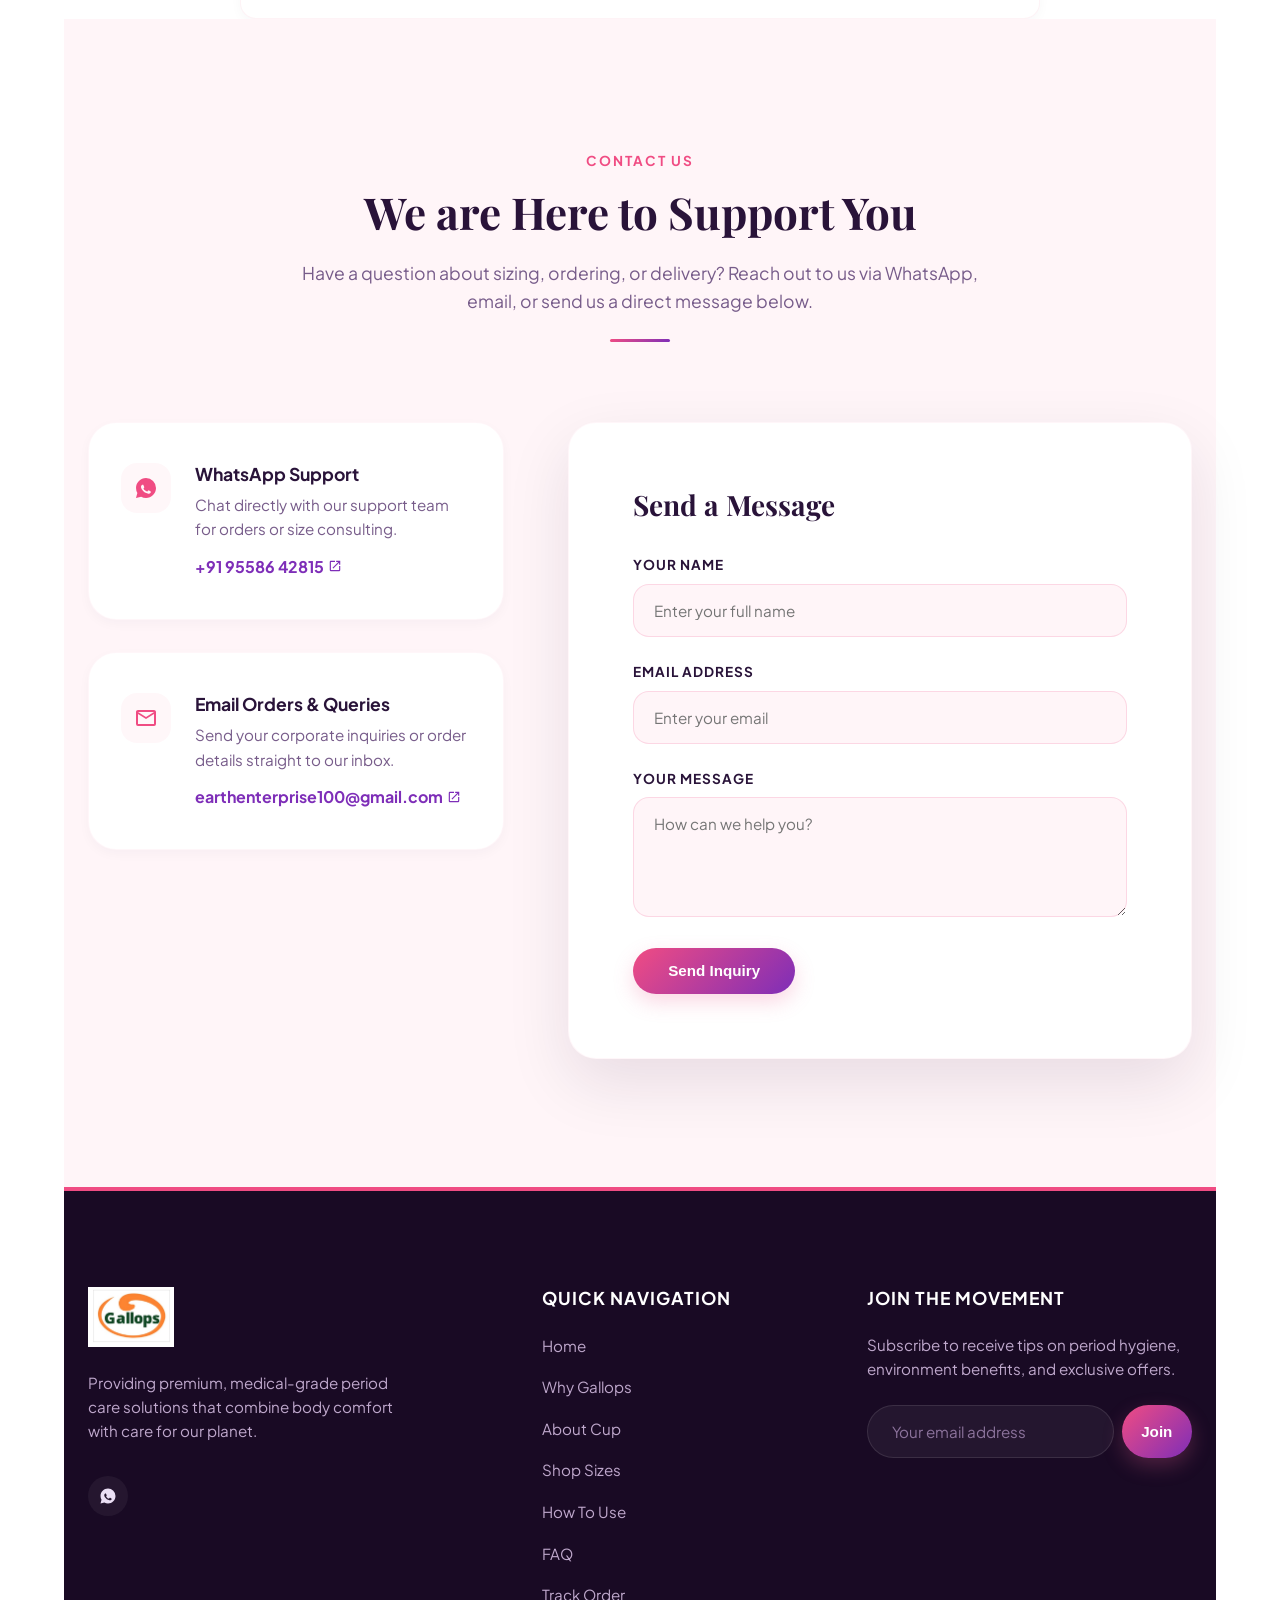
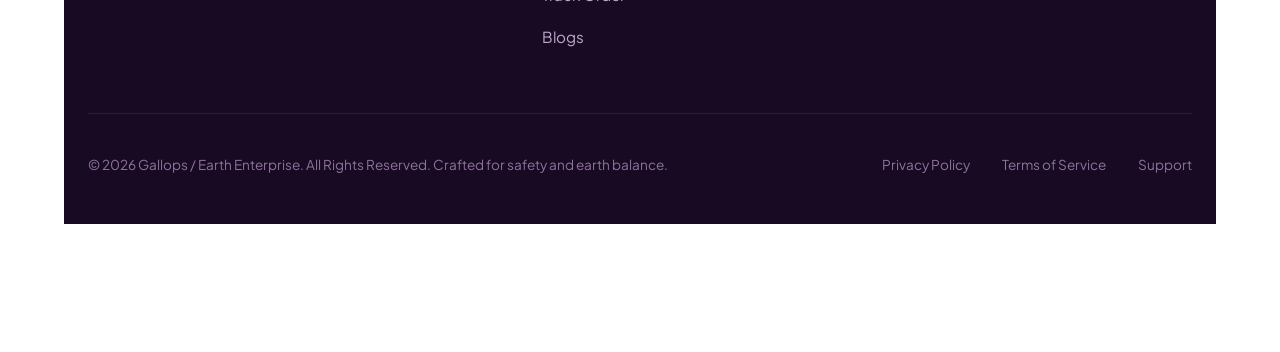
==== commit e530aa60: "Remove DTDC track order section from index.html and cleanup script.js" ====
--- a/index.html
+++ b/index.html
@@ -731,50 +731,6 @@
           </div>
         </div>
       </div>
-      <!-- Order Tracking Section -->
-      <section id="tracking" class="tracking">
-        <div class="container">
-          <div class="section-header reveal">
-            <span class="subtitle">Track Order</span>
-            <h2>Customer Order Tracking</h2>
-            <p>Keep an eye on your delivery status. Enter your consignment details below to track your package status
-              instantly.</p>
-          </div>
-
-          <div class="tracking-container reveal">
-            <div class="tracking-card">
-              <div class="tracking-info-brand">
-                <div class="tracking-brand-icon">
-                  <svg xmlns="http://www.w3.org/2000/svg" viewBox="0 0 24 24" width="32" height="32"
-                    fill="currentColor">
-                    <path
-                      d="M20,8H17V4H3C1.89,4 1,4.89 1,6V17H3A3,3 0 0,0 6,20A3,3 0 0,0 9,17H15A3,3 0 0,0 18,20A3,3 0 0,0 21,17H23V12L20,8M6,18.5A1.5,1.5 0 0,1 4.5,17A1.5,1.5 0 0,1 6,15.5A1.5,1.5 0 0,1 7.5,17A1.5,1.5 0 0,1 6,18.5M17,12L18.5,10H20V12H17M18,18.5A1.5,1.5 0 0,1 16.5,17A1.5,1.5 0 0,1 18,15.5A1.5,1.5 0 0,1 19.5,17A1.5,1.5 0 0,1 18,18.5Z" />
-                  </svg>
-                </div>
-                <div class="tracking-brand-text">
-                  <h3>DTDC Express Logistics</h3>
-                  <p>Majority of our orders are dispatched only via <strong>DTDC Courier</strong> to ensure safe, fast,
-                    and secure delivery across India.</p>
-                </div>
-              </div>
-
-              <form id="tracking-form" class="tracking-form">
-                <div class="form-group">
-                  <label for="tracking-id-input">DTDC AWB / Consignment Number</label>
-                  <div class="tracking-input-wrapper">
-                    <input type="text" id="tracking-id-input" class="form-control"
-                      placeholder="Enter your DTDC Tracking Number (e.g. D12345678)" required>
-                    <button type="submit" id="btn-track-order" class="btn btn-primary">Track Now</button>
-                  </div>
-                </div>
-              </form>
-              <div id="tracking-status-msg" class="tracking-status-msg"
-                style="display: none; margin-top: 1.5rem; padding: 1rem; border-radius: var(--radius-sm); font-size: 0.95rem; line-height: 1.5; font-weight: 600; text-align: center; background: rgba(37, 211, 102, 0.1); border: 1px solid rgba(37, 211, 102, 0.2); color: #1ebea5;">
-              </div>
-            </div>
-          </div>
-        </div>
-      </section>
 
       <!-- Contact Section -->
       <section id="contact" class="contact">
